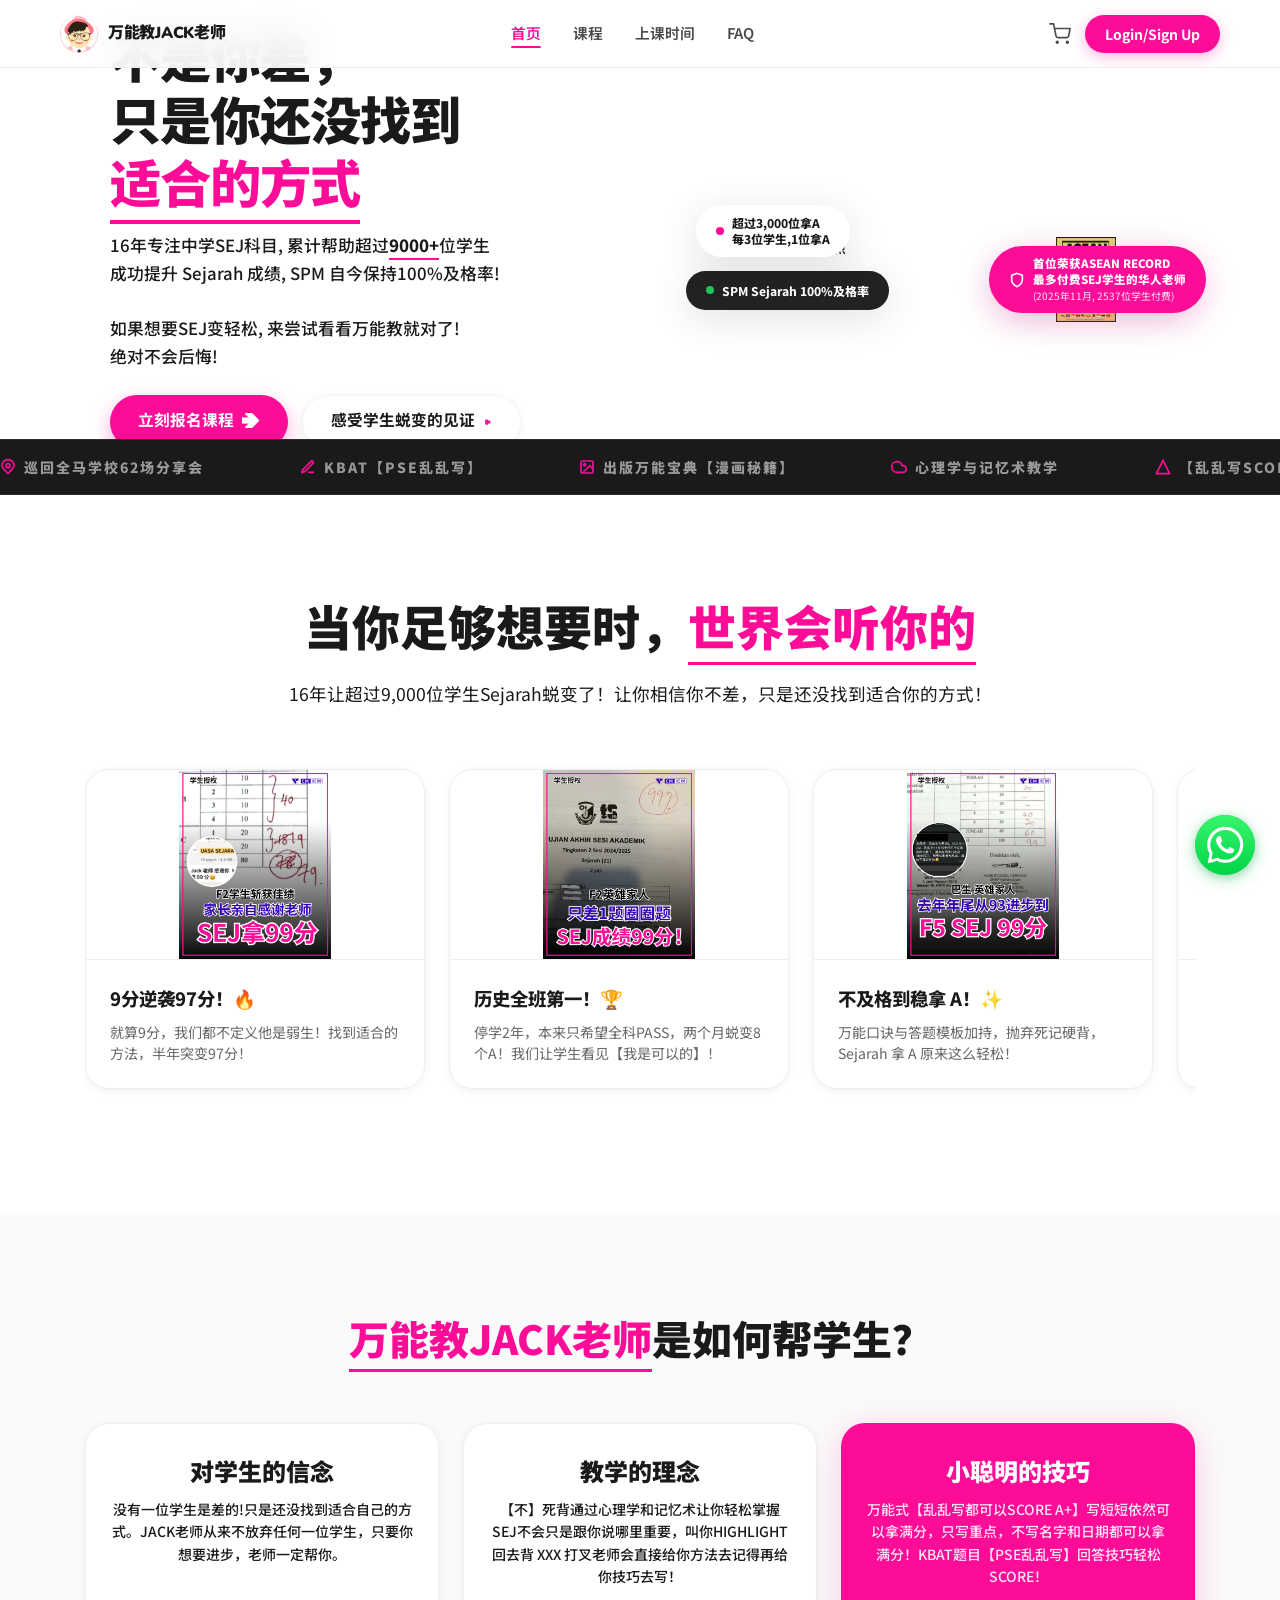
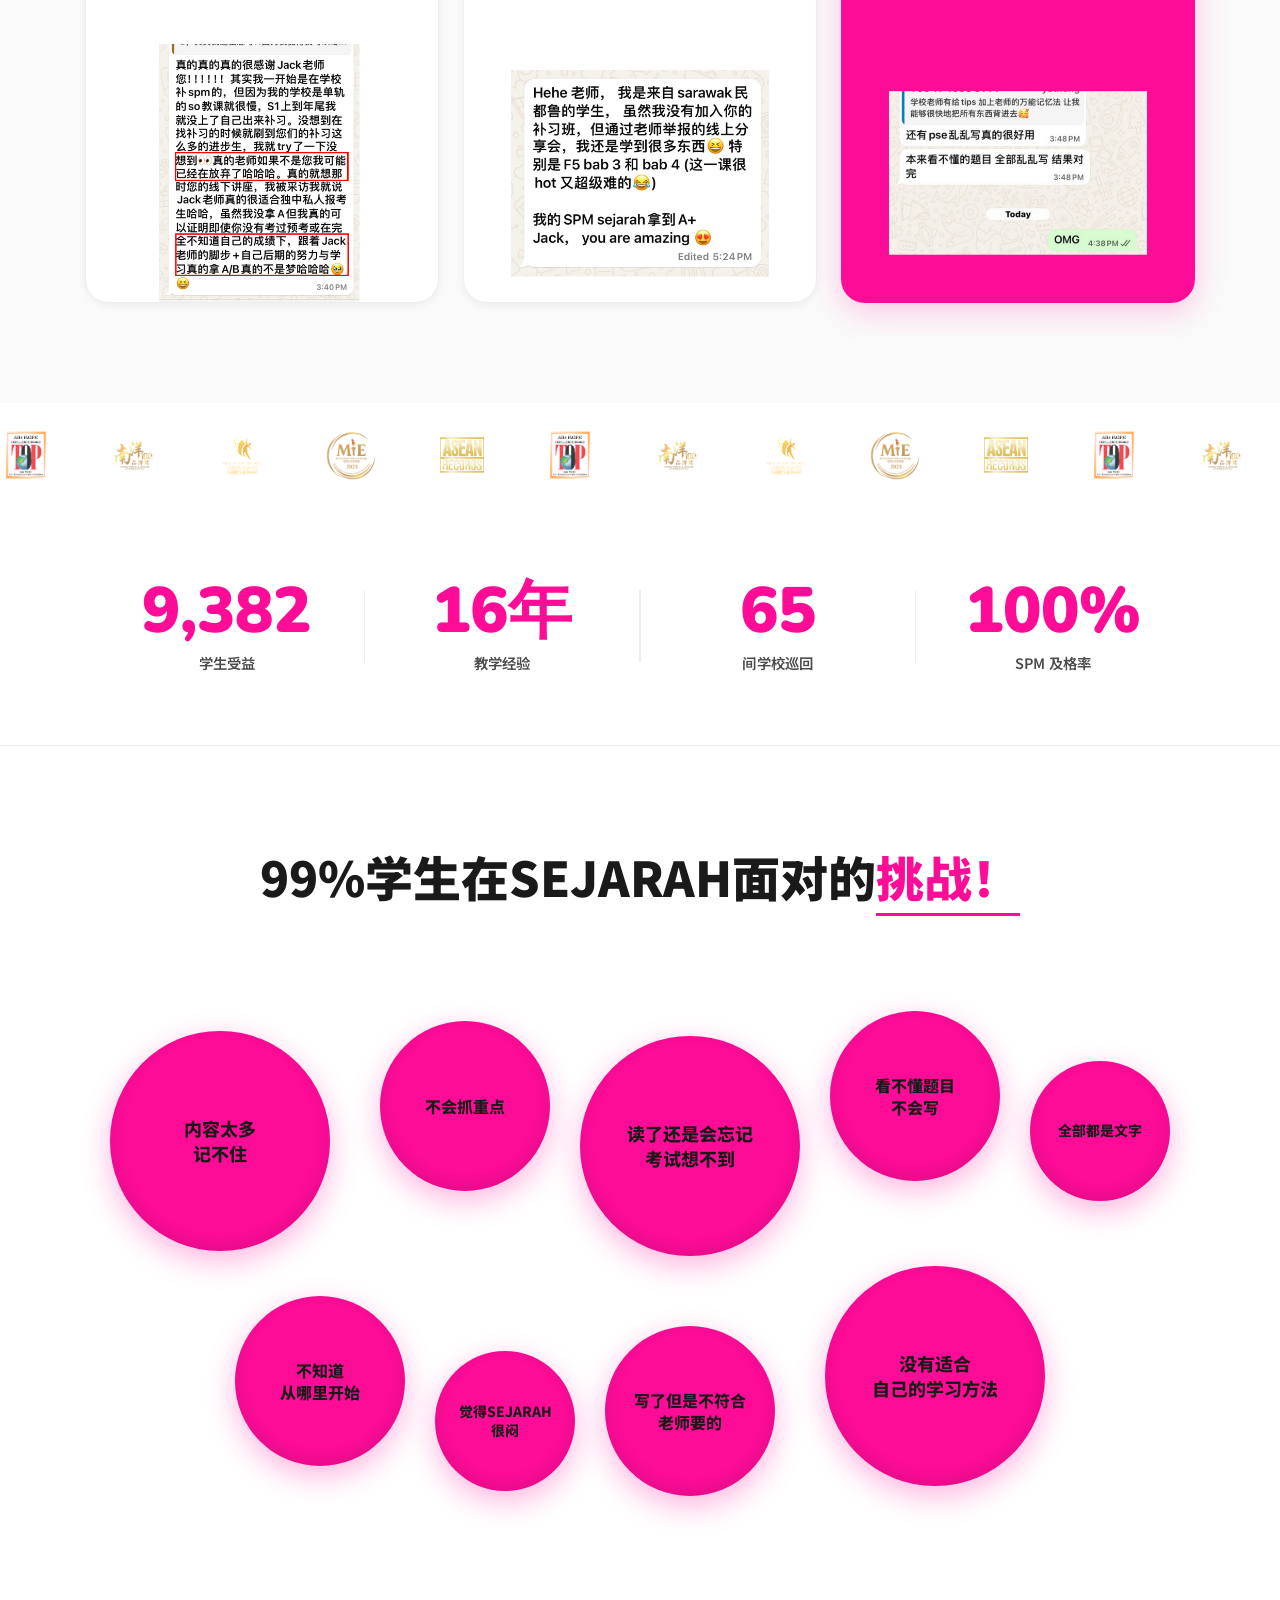
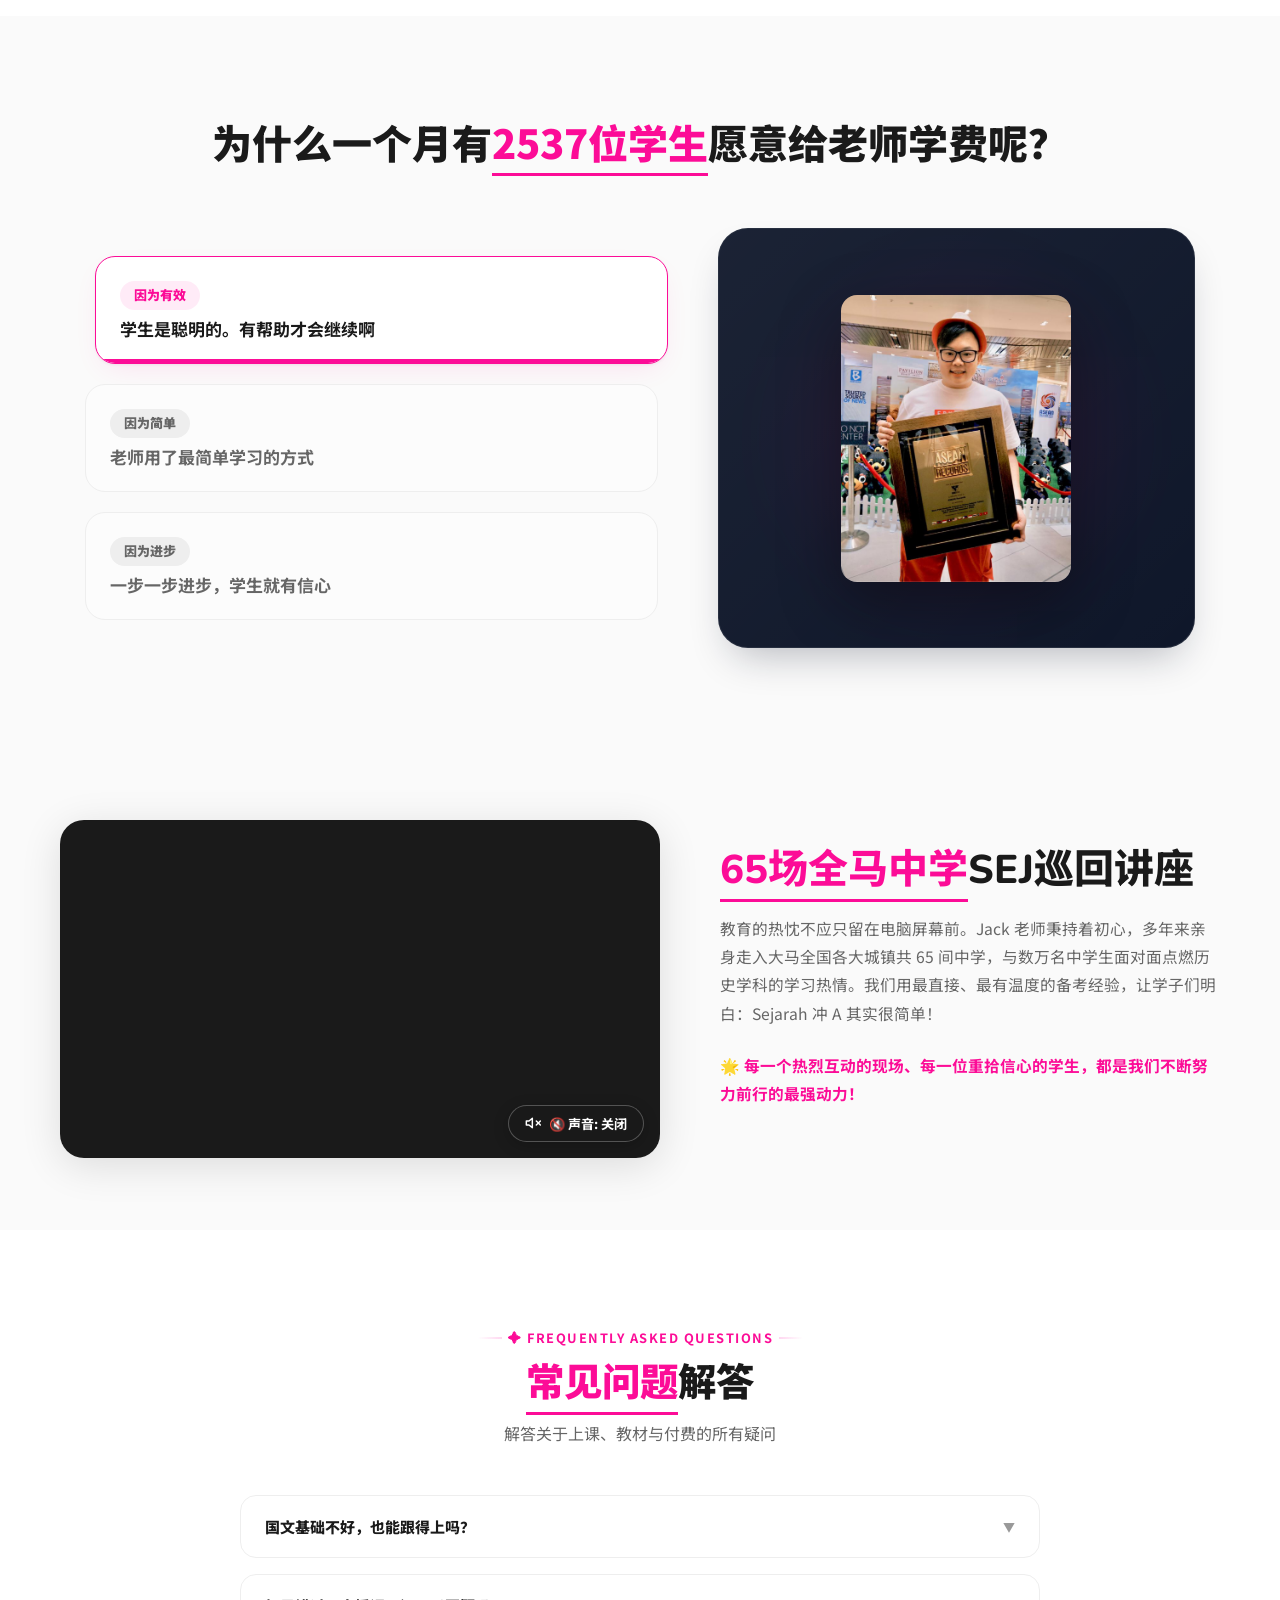
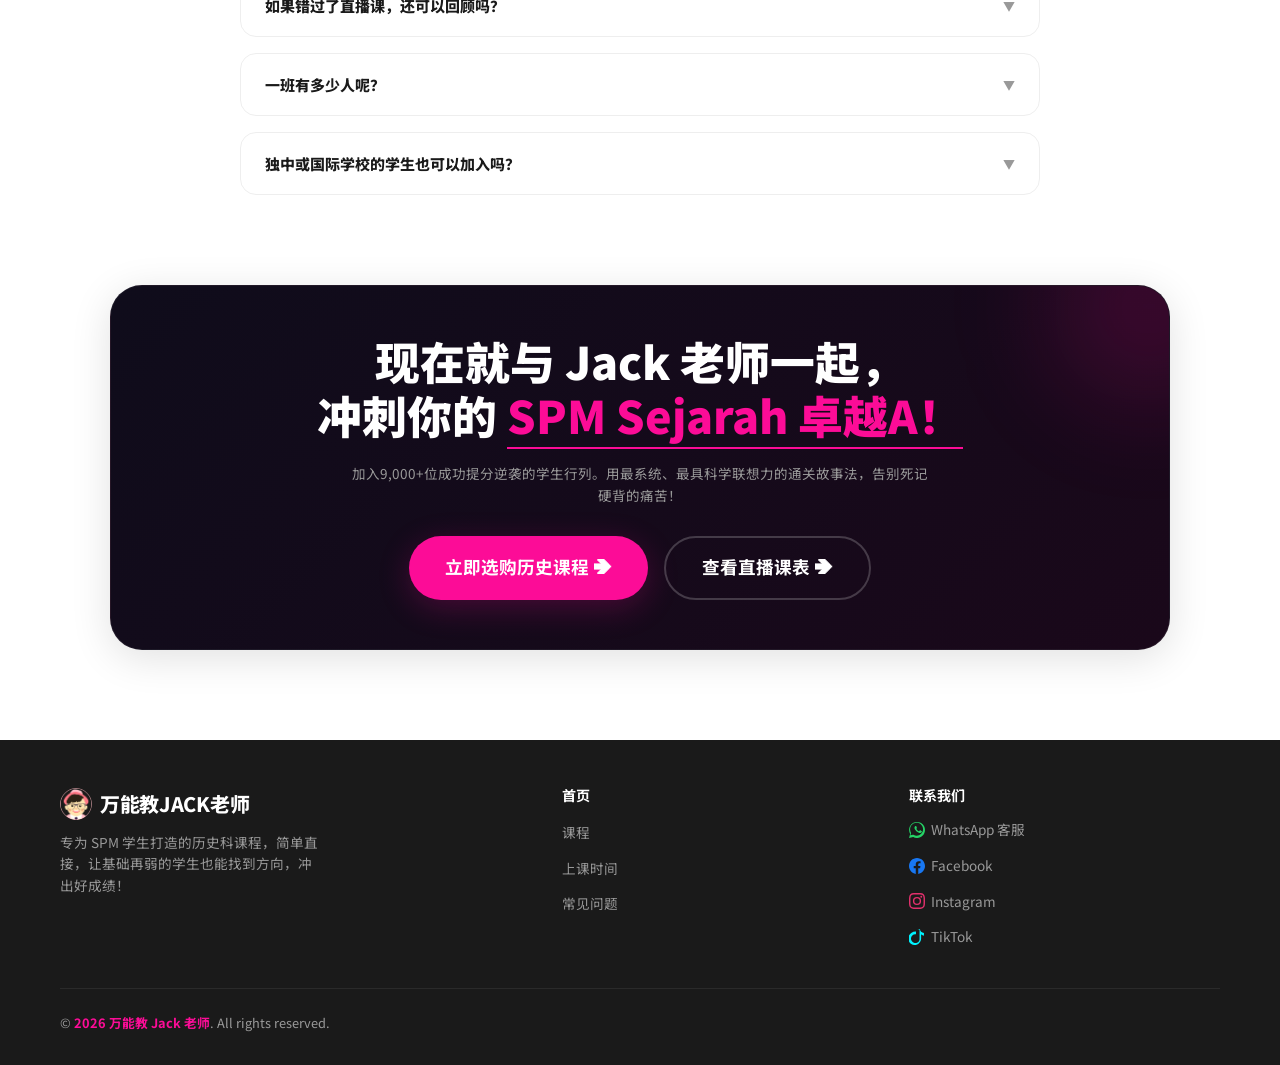
==== index.html @ 91d2d04d "Bump version query string to v1.1.0 and auto-migrate local database names to force mobile browser ca" ====
<!DOCTYPE html>
<html lang="zh-CN">

<head>
  <meta charset="UTF-8" />
  <meta name="viewport" content="width=device-width, initial-scale=1.0" />
  <meta name="description" content="万能教 Jack 老师 | 万能教 Sejarah 创始人。16年专注大马中学历史科备考，首位荣获东盟记录华人历史名师，带领数万名学子逆袭冲 A！" />
  <title>万能教Jack老师 | SPM 历史科线上课程</title>
  <link rel="icon" type="image/png" href="images/Jack_logo.png" />
  <link rel="shortcut icon" type="image/png" href="images/Jack_logo.png" />
  <link rel="apple-touch-icon" href="images/Jack_logo.png" />

  <!-- Google Fonts & Custom CSS -->
  <link rel="preconnect" href="https://fonts.googleapis.com" />
  <link rel="preconnect" href="https://fonts.gstatic.com" crossorigin />
  <link
    href="https://fonts.googleapis.com/css2?family=Noto+Sans+SC:wght@300;400;500;700;900&family=Nunito:wght@400;600;700;800;900;1000&display=swap"
    rel="stylesheet" />
  <link rel="stylesheet" href="css/style.css?v=1.1.0" />

  <!-- Custom inline CSS to perfectly align new elements with style.css and index.html UI system -->
  <style>
    /* Main Background & Accent Configurations */
    .about-landing {
      background: var(--white);
      color: var(--dark);
    }

    /* Premium animations for floating elements */
    @keyframes float-slow {

      0%,
      100% {
        transform: translateY(0) rotate(1deg);
      }

      50% {
        transform: translateY(-8px) rotate(-1deg);
      }
    }

    @keyframes float-medium {

      0%,
      100% {
        transform: translateY(0) rotate(-1deg);
      }

      50% {
        transform: translateY(-12px) rotate(1deg);
      }
    }

    @keyframes ticker {
      0% {
        transform: translateX(0);
      }

      100% {
        transform: translateX(-50%);
      }
    }

    @keyframes heroFadeUp {
      0% { opacity: 0; transform: translateY(30px); }
      100% { opacity: 1; transform: translateY(0); }
    }
    
    @keyframes heroScaleUp {
      0% { opacity: 0; transform: scale(0.85) translateY(20px); }
      100% { opacity: 1; transform: scale(1) translateY(0); }
    }

    .hero-title-anim { animation: heroFadeUp 0.8s cubic-bezier(0.16, 1, 0.3, 1) forwards; opacity: 0; }
    .hero-desc-anim { animation: heroFadeUp 0.8s cubic-bezier(0.16, 1, 0.3, 1) forwards 0.15s; opacity: 0; }
    .hero-btn-anim { animation: heroFadeUp 0.8s cubic-bezier(0.16, 1, 0.3, 1) forwards 0.3s; opacity: 0; }
    .hero-photo-anim { animation: heroScaleUp 1s cubic-bezier(0.16, 1, 0.3, 1) forwards 0.2s; opacity: 0; }
    .hero-float-wrapper-1 { animation: heroScaleUp 0.6s cubic-bezier(0.16, 1, 0.3, 1) forwards 0.5s; opacity: 0; }
    .hero-float-wrapper-2 { animation: heroScaleUp 0.6s cubic-bezier(0.16, 1, 0.3, 1) forwards 0.7s; opacity: 0; }
    .hero-float-wrapper-3 { animation: heroScaleUp 0.6s cubic-bezier(0.16, 1, 0.3, 1) forwards 0.9s; opacity: 0; }

    .animate-float-1 {
      animation: float-slow 7s ease-in-out infinite;
    }

    .animate-float-2 {
      animation: float-medium 8s ease-in-out infinite 0.5s;
    }

    .animate-float-3 {
      animation: float-slow 9s ease-in-out infinite 1s;
    }

    .animate-float-4 {
      animation: float-medium 6s ease-in-out infinite 1.5s;
    }

    /* Horizontal scrolling strip */
    .ticker-bar {
      width: 100%;
      background: var(--dark);
      border-top: 1px solid rgba(255, 255, 255, 0.08);
      border-bottom: 1px solid rgba(255, 255, 255, 0.08);
      padding: 16px 0;
      overflow: hidden;
    }

    .ticker-track {
      display: flex;
      width: max-content;
      animation: ticker 25s linear infinite;
    }

    .ticker-item {
      display: flex;
      align-items: center;
      gap: 8px;
      font-family: var(--font-title);
      font-size: 14px;
      font-weight: 850;
      color: var(--gray-muted);
      text-transform: uppercase;
      letter-spacing: 2px;
      margin-right: 48px;
    }

    .ticker-icon {
      color: var(--pink);
      width: 16px;
      height: 16px;
      stroke-width: 2.5;
    }

    /* Recommended Courses Grid */
    .rec-courses-grid {
      display: grid;
      grid-template-columns: repeat(auto-fit, minmax(280px, 1fr));
      gap: 24px;
      margin-top: 48px;
    }

    .rec-course-card {
      background: var(--off-white);
      border: 1px solid var(--gray-200);
      border-radius: var(--r-lg);
      padding: 28px;
      display: flex;
      flex-direction: column;
      justify-content: space-between;
      transition: all var(--t-normal) var(--ease);
      position: relative;
    }

    .rec-course-card:hover { border-color: var(--pink); }

    /* Student testimonials block slider */
    .success-slider {
      background: var(--white);
      border: 1px solid var(--gray-200);
      border-radius: var(--r-xl);
      padding: 32px;
      box-shadow: var(--shadow-md);
      display: flex;
      flex-direction: column;
      gap: 32px;
      align-items: center;
      margin-top: 48px;
    }

    @media (min-width: 992px) {
      .success-slider {
        flex-direction: row;
        padding: 48px;
        gap: 48px;
      }
    }

    .success-video-box {
      width: 100%;
      aspect-ratio: 16/9;
      border-radius: var(--r-lg);
      overflow: hidden;
      border: 1px solid var(--gray-200);
      position: relative;
      background: var(--dark);
    }

    @media (min-width: 992px) {
      .success-video-box {
        width: 50%;
      }
    }

    /* FAQs accordion styling */
    .faq-wrapper {
      max-width: 800px;
      margin: 48px auto 0 auto;
      display: flex;
      flex-direction: column;
      gap: 16px;
    }

    .faq-card {
      border: 1px solid var(--gray-200);
      border-radius: var(--r-md);
      background: var(--white);
      overflow: hidden;
    }

    .faq-hdr {
      width: 100%;
      padding: 20px 24px;
      display: flex;
      justify-content: space-between;
      align-items: center;
      font-weight: 800;
      font-size: 15px;
      color: var(--dark);
      background: none;
      border: none;
      cursor: pointer;
      text-align: left;
      transition: background var(--t-fast);
    }

    .faq-hdr:hover {
      background: var(--off-white);
    }

    .faq-body {
      padding: 0 24px 20px 24px;
      font-size: 13.5px;
      color: var(--gray-light);
      line-height: 1.65;
      display: none;
      border-top: 1px solid var(--gray-100);
      padding-top: 16px;
    }

    @media (min-width: 992px) {
      .hero-grid {
        grid-template-columns: 1.2fr 1fr !important;
      }
    }

    .mobile-text { display: none; }

    /* =========================================
       Mobile-specific Adjustments (No Desktop Changes)
       ========================================= */
    @media (max-width: 768px) {
      .desktop-text { display: none !important; }
      .mobile-text { display: inline !important; }
      
      /* Slow down hero animations on mobile */
      .hero-title-anim { animation-duration: 1.5s !important; animation-delay: 0.2s !important; }
      .hero-desc-anim { animation-duration: 1.5s !important; animation-delay: 0.6s !important; }
      .hero-btn-anim { animation-duration: 1.5s !important; animation-delay: 1.0s !important; }
      .hero-photo-anim { animation-duration: 2.0s !important; animation-delay: 1.2s !important; }
      .hero-float-wrapper-1 { animation-duration: 1.5s !important; animation-delay: 1.8s !important; }
      .hero-float-wrapper-2 { animation-duration: 1.5s !important; animation-delay: 2.1s !important; }
      .hero-float-wrapper-3 { animation-duration: 1.5s !important; animation-delay: 2.4s !important; }
      
      /* 1. Reduce large section paddings */
      section[style*="padding: 100px 0"], 
      section[style*="padding: 90px 0"] {
        padding: 50px 0 !important;
      }
      section[style*="padding-bottom: 90px"] {
        padding-bottom: 50px !important;
      }
      section[style*="padding: 65px 0 0 0;"] {
        padding-top: 115px !important; /* Increase gap between menubar and hero title by +30px more */
      }
      
      /* 2. Reduce large gaps/margins in section headers */
      .hero-grid {
        gap: 0px !important; /* Reduce gap between text and photo drastically */
      }
      div[style*="margin-bottom: 60px"] {
        margin-bottom: 30px !important;
      }
      div[style*="margin: 0 auto 40px auto"] {
        margin-bottom: 24px !important;
      }
      div.lg-col-7 {
        padding-bottom: 0px !important; 
        margin-bottom: 0px !important;
      }

      /* Reduce font sizes by roughly 2px globally on mobile */
      h3[style*="font-size: 26px"] { font-size: 24px !important; }
      p[style*="font-size: 15px"] { font-size: 13px !important; }
      h3[style*="font-size: 22px"] { font-size: 20px !important; }
      span[style*="font-size: 13.5px"] { font-size: 11.5px !important; }
      p[style*="font-size: 1.1rem"] { font-size: 0.95rem !important; }
      p[style*="font-size: 1.15rem"] { font-size: 1rem !important; }
      .faq-hdr { font-size: 13px !important; }
      .faq-body { font-size: 11.5px !important; }
      .course-title { font-size: 16px !important; }
      .course-desc { font-size: 12px !important; }
      .testimonial-text-desc { font-size: 12px !important; }
      .section-subtitle { font-size: 14px !important; }
      .school-title { font-size: 20px !important; }
      .school-desc { font-size: 13px !important; }

      /* 3. Make all pain bubbles fit in one screen on mobile */
      .bubble-container {
        flex-wrap: wrap !important;
        overflow-x: visible !important;
        justify-content: center !important;
        padding-bottom: 10px !important;
        gap: 6px !important;
      }
      .bubble-lg { width: 95px !important; height: 95px !important; font-size: 10px !important; padding: 2px !important; line-height: 1.2 !important; }
      .bubble-md { width: 80px !important; height: 80px !important; font-size: 9px !important; padding: 2px !important; line-height: 1.2 !important; }
      .bubble-sm { width: 70px !important; height: 70px !important; font-size: 8.5px !important; padding: 2px !important; line-height: 1.2 !important; }
      .pain-bubble {
        margin: 0 !important;
        flex: none !important;
        /* Removed transform: none to restore floating animations */
        word-break: keep-all !important; /* Help prevent awkward wrapping */
      }
      
      /* 4. Section 7 Image below title (above tabs) */
      .sec7-interactive-layout {
        display: flex !important;
        flex-direction: column-reverse !important;
        gap: 30px !important;
      }
      .sec7-showcase-container {
        width: 100% !important;
        height: 300px !important; /* Fix collapsed image */
        flex-shrink: 0 !important;
      }

      /* 5. Make testimonials display horizontally scrollable like a slider on mobile */
      .testimonials-grid-container {
        height: auto !important;
        flex-direction: row !important;
        overflow-x: auto !important;
        overflow-y: hidden !important;
        mask-image: none !important;
        -webkit-mask-image: none !important;
        padding: 20px 0 40px 0 !important;
        scroll-snap-type: x mandatory;
        scrollbar-width: none;
      }
      .testimonials-grid-container::-webkit-scrollbar {
        display: none;
      }
      .testimonials-column-wrapper {
        display: contents !important; /* Flatten children into grid container */
        animation: none !important; /* Stop vertical scroll animation */
      }
      .t-col-hide-md, .t-col-hide-lg {
        display: contents !important; /* Show all hidden columns' children */
      }
      .testimonial-card-item {
        flex: 0 0 auto !important;
        scroll-snap-align: center;
        min-width: 280px !important;
        max-width: 280px !important;
        height: auto !important;
        margin-right: 20px;
        transform: none !important; /* Prevent hover transform issues on touch */
      }

      /* 3. Fix highlight text rendering (prevent thick borders and overlapping) */
      span[style*="border-bottom: 3px solid var(--pink)"],
      span[style*="border-bottom: 2px solid var(--pink)"] {
        border-bottom-width: 2px !important;
        padding-bottom: 0px !important;
        display: inline-block !important;
        line-height: 1.2 !important;
        margin-top: 4px !important;
      }
      
      /* Section 2 Title Mobile Enhancements */
      .mobile-only-br {
        display: block !important;
      }
      .sec2-highlight {
        font-size: 2.8rem !important; /* Enlarge '世界会听你的' by ~15px */
        margin-top: 8px !important;
      }

      /* Section 3 Cards Height Adjustment */
      div[style*="height: 320px; border-radius: 24px;"] {
        height: 310px !important;
      }
      
      /* Scale down very large headings slightly to fit highlights better */
      h2[style*="clamp(2rem, 5vw, 3rem)"],
      h2[style*="clamp(1.8rem, 4vw, 2.8rem)"] {
        font-size: 1.8rem !important;
        line-height: 1.35 !important;
      }

      /* Mobile Hero Buttons and Badge adjustments */
      .hero-btn-anim {
        flex-direction: column !important;
      }
      .hero-btn-anim .btn {
        width: 100% !important;
        box-sizing: border-box;
      }
      #asean-badge {
        right: calc(12% - 20px) !important;
      }

      /* Reduce size of floating labels on mobile */
      .hero-float-wrapper-1 > div,
      .hero-float-wrapper-2 > div,
      .hero-float-wrapper-3 > div {
        padding: 8px 16px !important;
        gap: 6px !important;
      }
      .hero-float-wrapper-1 span,
      .hero-float-wrapper-2 span,
      .hero-float-wrapper-3 span {
        font-size: 11px !important;
      }
      .hero-float-wrapper-2 span span {
        font-size: 9px !important;
      }
      .hero-float-wrapper-2 svg {
        width: 14px !important;
        height: 14px !important;
      }

      /* Specific positioning adjustments for mobile only */
      .hero-section-wrap {
        padding-top: 85px !important;
      }
      #float-spm {
        left: -10px !important;
      }
      #float-asean {
        right: -10px !important;
      }
      #float-magic {
        right: -10px !important;
      }
    }
  </style>
</head>

<body class="light-theme about-landing">

  <!-- =============================================
       NAVBAR (Direct Uniform Alignment with index.html)
       ============================================= -->
  <nav class="navbar scrolled" id="navbar" role="navigation" aria-label="主导航">
    <div class="nav-container">
      <!-- Logo -->
      <a href="./" class="nav-logo" id="navLogo" aria-label="万能教 Jack 老师 首页">
        <img src="images/Jack_logo.png" alt="万能教Jack老师" class="nav-logo-img" />
        <span class="nav-logo-main">万能教JACK老师</span>
      </a>

      <!-- Desktop Nav Links -->
      <div class="nav-menu" role="menubar">
        <a href="./" class="nav-link nav-link-active" role="menuitem">首页</a>
        <!-- <a href="about" class="nav-link" role="menuitem">关于</a> -->
        <a href="shop" class="nav-link" role="menuitem">课程</a>
        <a href="schedule" class="nav-link" role="menuitem">上课时间</a>
        <a href="#faq" class="nav-link" role="menuitem">FAQ</a>
      </div>

      <!-- Action Icons -->
      <div class="nav-actions">
        <!-- Cart -->
        <button class="nav-icon-btn" id="navCartBtn" aria-label="购物车" title="购物车" onclick="openCart()">
          <div style="position:relative; display:inline-flex;">
            <svg xmlns="http://www.w3.org/2000/svg" viewBox="0 0 24 24" fill="none" stroke="currentColor"
              stroke-linecap="round" stroke-linejoin="round" aria-hidden="true" width="22" height="22">
              <circle cx="9" cy="21" r="1" />
              <circle cx="20" cy="21" r="1" />
              <path d="M1 1h4l2.68 13.39a2 2 0 0 0 2 1.61h9.72a2 2 0 0 0 2-1.61L23 6H6" />
            </svg>
            <span class="cart-badge cart-count" id="navCartBadge" aria-label="购物车商品数量">0</span>
          </div>
        </button>

        <!-- Student Login -->
        <button class="btn-nav-login" id="navLoginBtn" onclick="openLogin()" aria-label="Login/Sign Up">Login/Sign Up</button>
      </div>

      <!-- Hamburger (Mobile) -->
      <button class="hamburger" id="hamburger" aria-label="打开菜单" aria-expanded="false">
        <span></span>
        <span></span>
        <span></span>
      </button>
    </div>
  </nav>

  <!-- Mobile Dropdown Menu -->
  <div class="mobile-menu" id="mobileMenu" role="menu" aria-hidden="true">
    <a href="./" role="menuitem" onclick="closeMobileMenu()" style="color: var(--pink);">首页</a>
    <!-- <a href="about" role="menuitem" onclick="closeMobileMenu()">关于</a> -->
    <a href="shop" role="menuitem" onclick="closeMobileMenu()">课程</a>
    <a href="schedule" role="menuitem" onclick="closeMobileMenu()">上课时间</a>
    <a href="#faq" role="menuitem" onclick="closeMobileMenu()">FAQ</a>
    <a href="shop" role="menuitem" onclick="closeMobileMenu()"
      style="color: var(--pink); margin-top: 8px; display: block; font-size: 0.95rem;">立即选课 →</a>
  </div>

  <!-- =============================================
       1. HERO SECTION (Editorial Designer Style)
       ============================================= -->
  <section class="hero-section-wrap" style="padding: 25px 0 0 0; overflow: hidden; position: relative;">
    <div class="container" style="max-width: 1100px; height: 100%;">
      <div style="display: grid; grid-template-columns: 1fr; gap: 32px; align-items: center;" class="hero-grid">

        <!-- Left: Copy & CTAs -->
        <div style="display: flex; flex-direction: column; gap: 16px; padding-bottom: 20px;" class="lg-col-7">
          <h1 class="hero-title-anim"
            style="font-family: var(--font-title); font-size: clamp(2.1rem, 4.2vw, 3.2rem); font-weight: 900; color: var(--dark); line-height: 1.22; margin: 0; letter-spacing: -0.02em;">
            不是你差，<br>
            只是你还没找到<br>
            <span style="color: var(--pink); border-bottom: 4px solid var(--pink); padding-bottom: 2px;">适合的方式</span>
          </h1>
          <p class="hero-desc-anim"
            style="font-size: 1.05rem; line-height: 1.65; color: var(--gray-dark); font-weight: 500; margin: 0; max-width: 500px; margin-top: 4px;">
            16年专注中学SEJ科目, 累计帮助超过<span
              style="font-weight: 800; color: var(--dark); border-bottom: 2px solid var(--pink); padding-bottom: 1px;">9000+</span>位学生<br>
            成功提升 Sejarah 成绩, SPM 自今保持100%及格率!<br><br>
            如果想要SEJ变轻松, 来尝试看看万能教就对了!<br>
            绝对不会后悔!
          </p>

          <!-- Action Buttons -->
          <div class="hero-btn-anim" style="display: flex; flex-wrap: wrap; gap: 14px; margin-top: 8px;">
            <a href="shop.html" class="btn btn-primary btn-lg"
              style="background: var(--pink); border: none; box-shadow: 0 8px 20px rgba(252, 12, 151, 0.35); text-decoration: none; border-radius: 999px; padding: 12px 28px; font-size: 0.98rem; display: inline-flex; align-items: center; gap: 8px;">
              立刻报名课程
              <span style="font-size: 1.1rem; font-weight: bold;">➔</span>
            </a>
            <a href="#testimonials" class="btn btn-outline btn-lg"
              style="background: var(--white); color: var(--dark); border: 1px solid var(--gray-100); box-shadow: var(--shadow-sm); text-decoration: none; border-radius: 999px; padding: 12px 28px; font-size: 0.98rem; display: inline-flex; align-items: center; gap: 8px; transition: all 0.2s;">
              感受学生蜕变的见证
              <span style="color: var(--pink); font-size: 1.1rem; font-weight: bold;">▸</span>
            </a>
          </div>
        </div>

        <!-- Right: Portrait and dynamic floating tags -->
        <div style="position: relative; display: flex; justify-content: center; align-items: flex-end;"
          class="lg-col-5">
          <div style="position: relative; width: 100%; max-width: 450px; overflow: visible; margin-top: auto;">

            <img src="images/Jack Ler2 (1).png" alt="Jack 老师个人照" class="hero-photo-anim"
              style="width: 100%; height: auto; object-fit: contain; object-position: bottom; display: block;" />
            <img src="images/Asean Record 牌.png" alt="Asean Record Badge" id="asean-badge" class="hero-photo-anim"
              style="position: absolute; top: 12%; right: 10%; width: 60px; height: auto; z-index: 5;" />

            <!-- Floating Label 4 (New) -->
            <div id="float-magic" style="position: absolute; top: 72%; right: -25px; z-index: 10;" class="hero-float-wrapper-1">
              <div class="animate-float-3"
                style="background: var(--white); border-radius: 999px; padding: 10px 20px; box-shadow: var(--shadow-lg); display: flex; align-items: center; gap: 8px; white-space: nowrap;">
                <span style="font-size: 16px;">🪄</span>
                <span style="font-size: 12px; font-weight: 800; color: var(--dark); line-height: 1.35; text-align: left;">被称为中学历史魔法师<br>【乱乱写拿A+】</span>
              </div>
            </div>

            <!-- Floating Label 1 -->
            <div id="float-spm" style="position: absolute; top: calc(25% + 30px); left: -25px; z-index: 10;" class="hero-float-wrapper-1">
              <div class="animate-float-1"
                style="background: #222; border-radius: 999px; padding: 10px 20px; box-shadow: var(--shadow-lg); display: flex; align-items: center; gap: 8px; white-space: nowrap;">
                <span style="width: 8px; height: 8px; border-radius: 50%; background: #22c55e;"></span>
                <span style="font-size: 12px; font-weight: 800; color: #fff;">SPM Sejarah 100%及格率</span>
              </div>
            </div>

            <!-- Floating Label 2 -->
            <div id="float-asean" style="position: absolute; top: 48%; right: -45px; z-index: 10;" class="hero-float-wrapper-2">
              <div class="animate-float-2"
                style="background: var(--pink); border-radius: 999px; padding: 10px 20px; box-shadow: var(--shadow-pink); display: flex; align-items: center; gap: 8px; white-space: nowrap;">
                <svg width="16" height="16" fill="none" stroke="currentColor" stroke-width="2.5" viewBox="0 0 24 24"
                  style="color: var(--white); flex-shrink: 0;">
                  <path d="M12 22s8-4 8-10V5l-8-3-8 3v7c0 6 8 10 8 10z" />
                </svg>
                <span style="font-size: 11.5px; font-weight: 900; color: var(--white); line-height: 1.35; text-align: left;">首位荣获ASEAN RECORD<br>最多付费SEJ学生的华人老师<br><span style="font-size: 10px; font-weight: normal; opacity: 0.9;">(2025年11月, 2537位学生付费)</span></span>
              </div>
            </div>

            <!-- Floating Label 3 -->
            <div style="position: absolute; bottom: 10%; left: -15px; z-index: 10;" class="hero-float-wrapper-3">
              <div class="animate-float-3"
                style="background: var(--white); border-radius: 999px; padding: 10px 20px; box-shadow: var(--shadow-lg); display: flex; align-items: center; gap: 8px; white-space: nowrap;">
                <span style="width: 8px; height: 8px; border-radius: 50%; background: var(--pink);"></span>
                <span style="font-size: 12px; font-weight: 800; color: var(--dark); line-height: 1.35; text-align: left;">超过3,000位拿A<br>每3位学生,1位拿A</span>
              </div>
            </div>

          </div>
        </div>

      </div>
    </div>
  </section>

  <!-- =============================================
       2. HORIZONTAL SCROLLING STRIP (Ticker Bar)
       ============================================= -->
  <section class="ticker-bar" style="margin-top: -30px; position: relative; z-index: 10;">
    <div class="ticker-track">
      <!-- Item list duplicated for seamless looping -->
      <div class="flex" style="display:flex; gap: 48px;">
        <span class="ticker-item"><svg class="ticker-icon" fill="none" stroke="currentColor" stroke-width="2.5"
            viewBox="0 0 24 24">
            <circle cx="12" cy="10" r="3" />
            <path d="M12 21.7C10 19.7 3 13.3 3 10a9 9 0 1 1 18 0c0 3.3-7 9.7-9 11.7z" />
          </svg> 巡回全马学校62场分享会</span>
        <span class="ticker-item"><svg class="ticker-icon" fill="none" stroke="currentColor" stroke-width="2.5"
            viewBox="0 0 24 24">
            <path d="M12 20h9" />
            <path d="M16.5 3.5a2.121 2.121 0 0 1 3 3L7 19l-4 1 1-4L16.5 3.5z" />
          </svg> KBAT【PSE乱乱写】</span>
        <span class="ticker-item"><svg class="ticker-icon" fill="none" stroke="currentColor" stroke-width="2.5"
            viewBox="0 0 24 24">
            <rect x="3" y="3" width="18" height="18" rx="2" ry="2" />
            <circle cx="8.5" cy="8.5" r="1.5" />
            <polyline points="21 15 16 10 5 21" />
          </svg> 出版万能宝典【漫画秘籍】</span>
        <span class="ticker-item"><svg class="ticker-icon" fill="none" stroke="currentColor" stroke-width="2.5"
            viewBox="0 0 24 24">
            <path d="M18 10h-1.26A8 8 0 1 0 9 20h9a5 5 0 0 0 0-10z" />
          </svg> 心理学与记忆术教学</span>
        <span class="ticker-item"><svg class="ticker-icon" fill="none" stroke="currentColor" stroke-width="2.5"
            viewBox="0 0 24 24">
            <polygon points="12 2 2 22 22 22 12 2" />
          </svg> 【乱乱写SCORE A】技巧</span>
      </div>
      <div class="flex" style="display:flex; gap: 48px;" aria-hidden="true">
        <span class="ticker-item"><svg class="ticker-icon" fill="none" stroke="currentColor" stroke-width="2.5"
            viewBox="0 0 24 24">
            <circle cx="12" cy="10" r="3" />
            <path d="M12 21.7C10 19.7 3 13.3 3 10a9 9 0 1 1 18 0c0 3.3-7 9.7-9 11.7z" />
          </svg> 巡回全马学校62场分享会</span>
        <span class="ticker-item"><svg class="ticker-icon" fill="none" stroke="currentColor" stroke-width="2.5"
            viewBox="0 0 24 24">
            <path d="M12 20h9" />
            <path d="M16.5 3.5a2.121 2.121 0 0 1 3 3L7 19l-4 1 1-4L16.5 3.5z" />
          </svg> KBAT【PSE乱乱写】</span>
        <span class="ticker-item"><svg class="ticker-icon" fill="none" stroke="currentColor" stroke-width="2.5"
            viewBox="0 0 24 24">
            <rect x="3" y="3" width="18" height="18" rx="2" ry="2" />
            <circle cx="8.5" cy="8.5" r="1.5" />
            <polyline points="21 15 16 10 5 21" />
          </svg> 出版万能宝典【漫画秘籍】</span>
        <span class="ticker-item"><svg class="ticker-icon" fill="none" stroke="currentColor" stroke-width="2.5"
            viewBox="0 0 24 24">
            <path d="M18 10h-1.26A8 8 0 1 0 9 20h9a5 5 0 0 0 0-10z" />
          </svg> 心理学与记忆术教学</span>
        <span class="ticker-item"><svg class="ticker-icon" fill="none" stroke="currentColor" stroke-width="2.5"
            viewBox="0 0 24 24">
            <polygon points="12 2 2 22 22 22 12 2" />
          </svg> 【乱乱写SCORE A】技巧</span>
      </div>
    </div>
  </section>

  <!-- =============================================
       4. ABOUT JACK (EthicalHero Layout)
       ============================================= -->
  <section style="padding: 100px 0; background: var(--white); color: var(--dark);">
    <div class="container" style="max-width: 1150px;">

      <div class="fade-up" style="max-width: 800px; margin: 0 auto; text-align: center;">
        <h2
          style="font-family: var(--font-title); font-size: clamp(2rem, 5vw, 3rem); font-weight: 900; line-height: 1.25; margin: 0;">
          当你足够想要时，<br class="mobile-only-br" style="display: none;"><span class="sec2-highlight" style="color: var(--pink); border-bottom: 3px solid var(--pink); padding-bottom: 2px;">世界会听你的</span>
        </h2>
        <p class="fade-up delay-1" style="font-size: 1.1rem; color: var(--gray-dark); line-height: 1.7; margin: 24px 0 0 0;">
          16年让超过9,000位学生Sejarah蜕变了！让你相信你不差，只是还没找到适合你的方式！
        </p>
      </div>

      <!-- Achievement Photo Cards Strip -->
      <div class="achievement-cards-wrap" aria-label="Jack 老师成就展示" style="margin-top: 50px;">
        <div class="achievement-cards-track" id="achCardsTrack">
          <!-- Cards are loaded dynamically from localStorage database (HeroCardDB) inside js/main.js -->
        </div>
      </div>
    </div>
  </section>

  <!-- =============================================
       SECTION 3: 万能教JACK老师是如何帮学生？
       ============================================= -->
  <section style="padding: 100px 0; background: var(--off-white); color: var(--dark);">
    <div class="container" style="max-width: 1150px;">
      
      <!-- Section Header -->
      <div class="fade-up" style="text-align: center; margin-bottom: 60px;">
        <h2 style="font-family: var(--font-title); font-size: clamp(2rem, 5vw, 2.5rem); font-weight: 900; line-height: 1.25; margin: 0;">
          <span style="color: var(--pink); border-bottom: 3px solid var(--pink); padding-bottom: 2px;">万能教JACK老师</span>是如何帮学生？
        </h2>
      </div>

      <!-- 3 Cards Grid -->
      <div style="display: grid; grid-template-columns: repeat(auto-fit, minmax(300px, 1fr)); gap: 24px;">
        
        <!-- Card 1 -->
        <div class="fade-up delay-1" style="position: relative; display: flex; flex-direction: column; align-items: center; overflow: hidden; min-height: 480px; height: 100%; border-radius: 24px; background: var(--white); border: 1px solid var(--gray-200); padding: 32px 24px 0 24px; box-shadow: var(--shadow-sm); transition: transform 0.3s cubic-bezier(0.175, 0.885, 0.32, 1.275), box-shadow 0.3s ease;" onmouseover="this.style.transform='translateY(-8px) scale(1.02)'; this.style.boxShadow='var(--shadow-lg)'; this.querySelector('img').style.transform='scale(1.05) translateY(-4px)';" onmouseout="this.style.transform='translateY(0) scale(1)'; this.style.boxShadow='var(--shadow-sm)'; this.querySelector('img').style.transform='scale(1) translateY(0)';">
          <div style="position: relative; z-index: 10; text-align: center; margin-bottom: 20px;">
            <h3 style="font-size: 24px; font-weight: 900; color: var(--dark); margin: 0 0 12px 0; font-family: var(--font-title);">对学生的信念</h3>
            <p style="font-size: 14px; color: var(--gray-dark); line-height: 1.6; margin: 0; font-weight: 500;">
              没有一位学生是差的!只是还没找到适合自己的方式。JACK老师从来不放弃任何一位学生，只要你想要进步，老师一定帮你。
            </p>
          </div>
          <div style="flex-grow: 1; display: flex; justify-content: center; align-items: flex-end; width: 100%; position: relative;">
            <img src="images/没有差的学生.png" alt="对学生的信念" style="width: 85%; height: 100%; object-fit: contain; object-position: bottom; transition: transform 0.5s cubic-bezier(0.2, 0.8, 0.2, 1);" />
          </div>
        </div>

        <!-- Card 2 -->
        <div class="fade-up delay-2" style="position: relative; display: flex; flex-direction: column; align-items: center; overflow: hidden; min-height: 480px; height: 100%; border-radius: 24px; background: var(--white); border: 1px solid var(--gray-200); padding: 32px 24px 0 24px; box-shadow: var(--shadow-sm); transition: transform 0.3s cubic-bezier(0.175, 0.885, 0.32, 1.275), box-shadow 0.3s ease;" onmouseover="this.style.transform='translateY(-8px) scale(1.02)'; this.style.boxShadow='var(--shadow-lg)'; this.querySelector('img').style.transform='scale(1.05) translateY(-4px)';" onmouseout="this.style.transform='translateY(0) scale(1)'; this.style.boxShadow='var(--shadow-sm)'; this.querySelector('img').style.transform='scale(1) translateY(0)';">
          <div style="position: relative; z-index: 10; text-align: center; margin-bottom: 20px;">
            <h3 style="font-size: 24px; font-weight: 900; color: var(--dark); margin: 0 0 12px 0; font-family: var(--font-title);">教学的理念</h3>
            <p style="font-size: 14px; color: var(--gray-dark); line-height: 1.6; margin: 0; font-weight: 500;">
              【不】死背通过心理学和记忆术让你轻松掌握SEJ不会只是跟你说哪里重要，叫你HIGHLIGHT回去背 XXX 打叉老师会直接给你方法去记得再给你技巧去写！
            </p>
          </div>
          <div style="flex-grow: 1; display: flex; justify-content: center; align-items: flex-end; width: 100%; position: relative;">
            <img src="images/不死背.png" alt="教学的理念" style="width: 85%; height: 100%; object-fit: contain; object-position: bottom; transition: transform 0.5s cubic-bezier(0.2, 0.8, 0.2, 1);" />
          </div>
        </div>

        <!-- Card 3 -->
        <div class="fade-up delay-3" style="position: relative; display: flex; flex-direction: column; align-items: center; overflow: hidden; min-height: 480px; height: 100%; border-radius: 24px; background: var(--pink); border: 1px solid rgba(252,12,151,0.2); padding: 32px 24px 0 24px; box-shadow: var(--shadow-pink); transition: transform 0.3s cubic-bezier(0.175, 0.885, 0.32, 1.275), box-shadow 0.3s ease;" onmouseover="this.style.transform='translateY(-8px) scale(1.02)'; this.style.boxShadow='0 20px 40px rgba(252,12,151,0.4)'; this.querySelector('img').style.transform='scale(1.05) translateY(-4px)';" onmouseout="this.style.transform='translateY(0) scale(1)'; this.style.boxShadow='var(--shadow-pink)'; this.querySelector('img').style.transform='scale(1) translateY(0)';">
          <div style="position: relative; z-index: 10; text-align: center; margin-bottom: 20px;">
            <h3 style="font-size: 24px; font-weight: 900; color: var(--white); margin: 0 0 12px 0; font-family: var(--font-title);">小聪明的技巧</h3>
            <p style="font-size: 14px; color: rgba(255,255,255,0.9); line-height: 1.6; margin: 0; font-weight: 500;">
              万能式【乱乱写都可以SCORE A+】写短短依然可以拿满分，只写重点，不写名字和日期都可以拿满分！KBAT题目【PSE乱乱写】回答技巧轻松SCORE！
            </p>
          </div>
          <div style="flex-grow: 1; display: flex; justify-content: center; align-items: flex-end; width: 100%; position: relative;">
            <img src="images/乱乱写.png" alt="小聪明的技巧" style="width: 85%; height: 100%; object-fit: contain; object-position: bottom; transition: transform 0.5s cubic-bezier(0.2, 0.8, 0.2, 1);" />
          </div>
        </div>

      </div>
    </div>
  </section>

  <!-- =============================================
       SECTION 4: Award Logos — Infinite Scrolling Marquee
       ============================================= -->
  <div class="award-logos-bar" aria-label="获奖认可">
    <div class="award-logos-marquee-wrap">
      <div class="award-logos-marquee-track" id="awardLogoTrack">
        <!-- Set 1 -->
        <div class="award-logo-item"><img src="images/得奖logo/1.png" alt="Asia Pacific TOP Excellence Brand" /></div>
        <div class="award-logo-item"><img src="images/得奖logo/3.png" alt="南洋100品牌奖" /></div>
        <div class="award-logo-item"><img src="images/得奖logo/4.png" alt="Most Outstanding Leader Awards" /></div>
        <div class="award-logo-item"><img src="images/得奖logo/Copy of MIE_LOGO-dark-color-01-1024x955.png"
            alt="Malaysia Influential Educators 2023" /></div>
        <div class="award-logo-item"><img src="images/得奖logo/Untitled design (21).png" alt="ASEAN Records" /></div>
        <!-- Set 2 -->
        <div class="award-logo-item"><img src="images/得奖logo/1.png" alt="Asia Pacific TOP Excellence Brand" /></div>
        <div class="award-logo-item"><img src="images/得奖logo/3.png" alt="南洋100品牌奖" /></div>
        <div class="award-logo-item"><img src="images/得奖logo/4.png" alt="Most Outstanding Leader Awards" /></div>
        <div class="award-logo-item"><img src="images/得奖logo/Copy of MIE_LOGO-dark-color-01-1024x955.png"
            alt="Malaysia Influential Educators 2023" /></div>
        <div class="award-logo-item"><img src="images/得奖logo/Untitled design (21).png" alt="ASEAN Records" /></div>
      </div>
      <div class="award-logos-marquee-track" aria-hidden="true">
        <!-- Duplicate of Set 1 & Set 2 for seamless loop -->
        <div class="award-logo-item"><img src="images/得奖logo/1.png" alt="Asia Pacific TOP Excellence Brand" /></div>
        <div class="award-logo-item"><img src="images/得奖logo/3.png" alt="南洋100品牌奖" /></div>
        <div class="award-logo-item"><img src="images/得奖logo/4.png" alt="Most Outstanding Leader Awards" /></div>
        <div class="award-logo-item"><img src="images/得奖logo/Copy of MIE_LOGO-dark-color-01-1024x955.png"
            alt="Malaysia Influential Educators 2023" /></div>
        <div class="award-logo-item"><img src="images/得奖logo/Untitled design (21).png" alt="ASEAN Records" /></div>
        <div class="award-logo-item"><img src="images/得奖logo/1.png" alt="Asia Pacific TOP Excellence Brand" /></div>
        <div class="award-logo-item"><img src="images/得奖logo/3.png" alt="南洋100品牌奖" /></div>
        <div class="award-logo-item"><img src="images/得奖logo/4.png" alt="Most Outstanding Leader Awards" /></div>
        <div class="award-logo-item"><img src="images/得奖logo/Copy of MIE_LOGO-dark-color-01-1024x955.png"
            alt="Malaysia Influential Educators 2023" /></div>
        <div class="award-logo-item"><img src="images/得奖logo/Untitled design (21).png" alt="ASEAN Records" /></div>
      </div>
    </div>
  </div>

  <!-- =============================================
       SECTION 5: STATS BANNER — 4 Large Numbers
       ============================================= -->
  <section class="stats-banner" id="hero-addon" aria-label="Jack 老师成就数据">
    <div class="stats-banner-inner">

      <div class="stats-banner-item fade-up delay-1">
        <div class="stats-banner-numline">
          <span class="stats-banner-num" data-target="9382" data-suffix="">0</span>
        </div>
        <span class="stats-banner-label">学生受益</span>
      </div>

      <span class="stats-banner-divider" aria-hidden="true"></span>

      <div class="stats-banner-item fade-up delay-2">
        <div class="stats-banner-numline">
          <span class="stats-banner-num" data-target="16" data-suffix="年">0</span>
        </div>
        <span class="stats-banner-label">教学经验</span>
      </div>

      <span class="stats-banner-divider" aria-hidden="true"></span>

      <div class="stats-banner-item fade-up delay-3">
        <div class="stats-banner-numline">
          <span class="stats-banner-num" data-target="65" data-suffix="">0</span>
        </div>
        <span class="stats-banner-label">间学校巡回</span>
      </div>

      <span class="stats-banner-divider" aria-hidden="true"></span>

      <div class="stats-banner-item fade-up delay-4">
        <div class="stats-banner-numline">
          <span class="stats-banner-num" data-target="100" data-suffix="%">0</span>
        </div>
        <span class="stats-banner-label">SPM 及格率</span>
      </div>

    </div>
  </section>

  <!-- =============================================
       SECTION 6: 99%学生在 SEJARAH 面对的挑战！
       ============================================= -->
  <section style="padding: 100px 0; background: var(--white); color: var(--dark); overflow: hidden; border-top: none;">
    <div class="container" style="max-width: 1200px;">
      
      <!-- Section Header -->
      <div class="fade-up" style="text-align: center; margin-bottom: 60px;">
        <h2 style="font-family: var(--font-title); font-size: clamp(2rem, 5vw, 3rem); font-weight: 900; line-height: 1.25; margin: 0; color: var(--dark);">
          99%学生在SEJARAH面对的<span style="color: var(--pink); border-bottom: 3px solid var(--pink); padding-bottom: 2px;">挑战！</span>
        </h2>
      </div>

      <style>
        /* Floating Animation Keyframes */
        @keyframes floatUpDown1 {
          0% { transform: translateY(0px); }
          50% { transform: translateY(-15px); }
          100% { transform: translateY(0px); }
        }
        @keyframes floatUpDown2 {
          0% { transform: translateY(0px); }
          50% { transform: translateY(20px); }
          100% { transform: translateY(0px); }
        }
        @keyframes floatUpDown3 {
          0% { transform: translateY(0px); }
          50% { transform: translateY(-25px); }
          100% { transform: translateY(0px); }
        }

        .bubble-container {
          display: flex;
          flex-wrap: wrap;
          justify-content: center;
          align-items: center;
          gap: 30px;
          padding: 20px 0;
        }

        .pain-bubble {
          display: flex;
          align-items: center;
          justify-content: center;
          text-align: center;
          background: #fc0c97;
          color: var(--dark);
          border-radius: 50%;
          font-weight: 800;
          box-shadow: 0 10px 30px rgba(252, 12, 151, 0.3), inset 0 -5px 15px rgba(0,0,0,0.1);
          transition: transform 0.3s cubic-bezier(0.175, 0.885, 0.32, 1.275), box-shadow 0.3s ease;
          cursor: default;
          line-height: 1.4;
        }

        .pain-bubble:hover {
          transform: scale(1.1) !important;
          box-shadow: 0 15px 40px rgba(252, 12, 151, 0.5), inset 0 -5px 15px rgba(0,0,0,0.1);
          z-index: 10;
        }

        /* Responsive Bubble Sizes */
        .bubble-lg { width: 220px; height: 220px; font-size: 18px; }
        .bubble-md { width: 170px; height: 170px; font-size: 16px; }
        .bubble-sm { width: 140px; height: 140px; font-size: 14px; }

        @media (max-width: 768px) {
          .bubble-container { gap: 15px; }
          .bubble-lg { width: 160px; height: 160px; font-size: 15px; }
          .bubble-md { width: 130px; height: 130px; font-size: 13px; }
          .bubble-sm { width: 110px; height: 110px; font-size: 11px; }
        }

        /* Animation Assignments */
        .f-anim-1 { animation: floatUpDown1 4s ease-in-out infinite; }
        .f-anim-2 { animation: floatUpDown2 5.5s ease-in-out infinite alternate; }
        .f-anim-3 { animation: floatUpDown3 6s ease-in-out infinite; }
        .f-anim-4 { animation: floatUpDown1 4.5s ease-in-out infinite alternate-reverse; }
        .f-anim-5 { animation: floatUpDown2 5s ease-in-out infinite reverse; }

        /* Natural Layout Adjustments (Margins to create stagger) */
        .pos-1 { margin-top: 40px; }
        .pos-2 { margin-top: -30px; margin-left: 20px; }
        .pos-3 { margin-top: 50px; }
        .pos-4 { margin-top: -50px; }
        .pos-5 { margin-top: 20px; }
        .pos-6 { margin-top: -20px; }
        .pos-7 { margin-top: 60px; }
        
        @media (max-width: 768px) {
          .pos-1, .pos-2, .pos-3, .pos-4, .pos-5, .pos-6, .pos-7 { margin: 10px; }
        }
      </style>

      <div class="bubble-container">
        
        <!-- Bubble 1 -->
        <div class="pain-bubble bubble-lg f-anim-1 pos-1">
          内容太多<br>记不住
        </div>
        
        <!-- Bubble 2 -->
        <div class="pain-bubble bubble-md f-anim-2 pos-2">
          不会抓重点
        </div>
        
        <!-- Bubble 3 -->
        <div class="pain-bubble bubble-lg f-anim-3 pos-3">
          读了还是会忘记<br>考试想不到
        </div>
        
        <!-- Bubble 4 -->
        <div class="pain-bubble bubble-md f-anim-4 pos-4">
          看不懂题目<br>不会写
        </div>
        
        <!-- Bubble 5 -->
        <div class="pain-bubble bubble-sm f-anim-5 pos-5">
          全部都是文字
        </div>
        
        <!-- Bubble 6 -->
        <div class="pain-bubble bubble-md f-anim-1 pos-6">
          不知道<br>从哪里开始
        </div>
        
        <!-- Bubble 7 -->
        <div class="pain-bubble bubble-sm f-anim-2 pos-7">
          觉得SEJARAH<br>很闷
        </div>
        
        <!-- Bubble 8 -->
        <div class="pain-bubble bubble-md f-anim-3 pos-1">
          写了但是不符合<br>老师要的
        </div>
        
        <!-- Bubble 9 -->
        <div class="pain-bubble bubble-lg f-anim-4 pos-2">
          没有适合<br>自己的学习方法
        </div>

      </div>

    </div>
  </section>

  <!-- =============================================
       SECTION 7: 为什么一个月有2537位学生愿意给老师学费呢？
       ============================================= -->
  <section style="padding: 100px 0; background: var(--off-white); color: var(--dark); overflow: hidden;">
    <div class="container" style="max-width: 1150px;">
      
      <!-- Section Header -->
      <div class="fade-up" style="text-align: center; margin-bottom: 60px;">
        <h2 style="font-family: var(--font-title); font-size: clamp(1.8rem, 4vw, 2.5rem); font-weight: 900; line-height: 1.3; margin: 0; color: var(--dark);">
          为什么一个月有<span style="color: var(--pink); border-bottom: 3px solid var(--pink); padding-bottom: 2px;">2537位学生</span>愿意给老师学费呢？
        </h2>
      </div>

      <style>
        .sec7-interactive-layout {
          display: grid;
          grid-template-columns: 1.2fr 1fr;
          gap: 60px;
          align-items: center;
        }

        @media (max-width: 991px) {
          .sec7-interactive-layout {
            grid-template-columns: 1fr;
            gap: 40px;
          }
        }

        /* Tabs on the Left */
        .sec7-tabs-container {
          display: flex;
          flex-direction: column;
          gap: 20px;
        }

        .sec7-tab-item {
          position: relative;
          background: rgba(255, 255, 255, 0.4);
          border: 1px solid var(--gray-200);
          border-radius: 20px;
          padding: 24px;
          cursor: pointer;
          transition: all 0.3s cubic-bezier(0.25, 0.8, 0.25, 1);
          overflow: hidden;
          display: flex;
          flex-direction: column;
          gap: 8px;
        }

        .sec7-tab-item:hover {
          background: rgba(255, 255, 255, 0.8);
          transform: translateX(5px);
          box-shadow: 0 4px 12px rgba(0, 0, 0, 0.03);
        }

        .sec7-tab-item.active {
          background: var(--white);
          border-color: var(--pink);
          box-shadow: 0 10px 30px -10px rgba(252, 12, 151, 0.12), 0 1px 3px rgba(0, 0, 0, 0.05);
          transform: translateX(10px);
        }
        
        @media (max-width: 991px) {
          .sec7-tab-item:hover, .sec7-tab-item.active {
            transform: none;
          }
        }

        .sec7-tab-tag {
          align-self: flex-start;
          font-size: 13px;
          font-weight: 900;
          padding: 4px 14px;
          border-radius: 9999px;
          background: var(--gray-200);
          color: var(--gray-light);
          transition: all 0.3s ease;
        }

        .sec7-tab-item.active .sec7-tab-tag {
          background: var(--fc-color-dark);
          color: var(--fc-color);
        }

        .sec7-tab-title {
          font-family: var(--font-title);
          font-size: 17px;
          font-weight: 700;
          color: var(--gray-light);
          margin: 0;
          transition: color 0.3s ease;
        }

        .sec7-tab-item.active .sec7-tab-title {
          color: var(--dark);
        }

        /* Progress Bar */
        .sec7-progress-container {
          position: absolute;
          bottom: 0;
          left: 0;
          width: 100%;
          height: 4px;
          background: transparent;
        }

        .sec7-progress-fill {
          height: 100%;
          width: 0%;
          background: var(--fc-color);
          transition: none;
        }

        .sec7-tab-item.active .sec7-progress-fill {
          animation: sec7-progress-run 5s linear forwards;
        }

        @keyframes sec7-progress-run {
          from { width: 0%; }
          to { width: 100%; }
        }

        /* Right Column Showcase */
        .sec7-showcase-container {
          position: relative;
          height: 420px;
          border-radius: 30px;
          background: #0f172a; /* Slate 900 for dark mode contrast */
          display: flex;
          align-items: center;
          justify-content: center;
          overflow: hidden;
          box-shadow: 0 20px 40px -15px rgba(15, 23, 42, 0.3);
          border: 1px solid rgba(255, 255, 255, 0.1);
        }

        /* Interactive Ambient Glow background */
        .sec7-glow-bg {
          position: absolute;
          inset: 0;
          background: radial-gradient(circle at 50% 50%, var(--fc-color) 0%, transparent 60%);
          opacity: 0.15;
          z-index: 1;
          filter: blur(40px);
          transition: all 0.6s cubic-bezier(0.25, 0.8, 0.25, 1);
        }

        /* Frame overlay for premium mock design */
        .sec7-frame-overlay {
          position: absolute;
          inset: 0;
          background: linear-gradient(135deg, rgba(255, 255, 255, 0.05) 0%, transparent 100%);
          z-index: 2;
          pointer-events: none;
        }

        .sec7-images-wrapper {
          position: relative;
          width: 100%;
          height: 100%;
          z-index: 3;
        }

        .sec7-image-item {
          position: absolute;
          inset: 0;
          display: flex;
          align-items: center;
          justify-content: center;
          padding: 40px;
          opacity: 0;
          transform: translateY(20px) scale(0.95);
          transition: all 0.6s cubic-bezier(0.25, 0.8, 0.25, 1);
          pointer-events: none;
        }

        .sec7-image-item.active {
          opacity: 1;
          transform: translateY(0) scale(1);
          pointer-events: auto;
        }

        .sec7-showcase-img {
          max-width: 85%;
          max-height: 85%;
          object-fit: contain;
          border-radius: 16px;
          filter: drop-shadow(0 20px 30px rgba(0, 0, 0, 0.4));
          transition: transform 0.5s ease;
        }

        .sec7-image-item.active:hover .sec7-showcase-img {
          transform: scale(1.04) rotate(1deg);
        }
      </style>

      <div class="sec7-interactive-layout">
        
        <!-- Left Side: Interactive Tabs -->
        <div class="sec7-tabs-container" id="sec7TabsContainer">
          
          <!-- Tab 1 -->
          <div class="sec7-tab-item active" data-index="0" style="--fc-color: var(--pink); --fc-color-dark: rgba(252, 12, 151, 0.08);">
            <span class="sec7-tab-tag">因为有效</span>
            <h3 class="sec7-tab-title">学生是聪明的。有帮助才会继续啊</h3>
            <div class="sec7-progress-container">
              <div class="sec7-progress-fill"></div>
            </div>
          </div>

          <!-- Tab 2 -->
          <div class="sec7-tab-item" data-index="1" style="--fc-color: hsl(262, 85%, 60%); --fc-color-dark: hsl(262, 85%, 95%);">
            <span class="sec7-tab-tag">因为简单</span>
            <h3 class="sec7-tab-title">老师用了最简单学习的方式</h3>
            <div class="sec7-progress-container">
              <div class="sec7-progress-fill"></div>
            </div>
          </div>

          <!-- Tab 3 -->
          <div class="sec7-tab-item" data-index="2" style="--fc-color: hsl(200, 100%, 50%); --fc-color-dark: hsl(200, 100%, 95%);">
            <span class="sec7-tab-tag">因为进步</span>
            <h3 class="sec7-tab-title">一步一步进步，学生就有信心</h3>
            <div class="sec7-progress-container">
              <div class="sec7-progress-fill"></div>
            </div>
          </div>

        </div>

        <!-- Right Side: Showcase Image -->
        <div class="sec7-showcase-container" id="sec7Showcase">
          <div class="sec7-glow-bg" id="sec7Glow" style="--fc-color: var(--pink);"></div>
          <div class="sec7-frame-overlay"></div>
          
          <div class="sec7-images-wrapper">
            <!-- Image 1 -->
            <div class="sec7-image-item active" data-index="0">
              <img src="images/Asean照片/69d88ffb982fd67a35082a6b.png" alt="因为有效" class="sec7-showcase-img" />
            </div>
            <!-- Image 2 -->
            <div class="sec7-image-item" data-index="1">
              <img src="images/Asean照片/69d88ffba4e6aa34cb707cb5.png" alt="因为简单" class="sec7-showcase-img" />
            </div>
            <!-- Image 3 -->
            <div class="sec7-image-item" data-index="2">
              <img src="images/Asean照片/69d88ffbd7871cddf7f63399.png" alt="因为进步" class="sec7-showcase-img" />
            </div>
          </div>
        </div>

      </div>

    </div>

    <!-- Script to handle auto-switching and user interactions -->
    <script>
      (function() {
        const tabs = document.querySelectorAll('.sec7-tab-item');
        const images = document.querySelectorAll('.sec7-image-item');
        const glow = document.getElementById('sec7Glow');
        let currentIndex = 0;
        let autoplayTimer = null;
        const intervalTime = 5000; // 5 seconds match animation duration

        const tabColors = [
          'var(--pink)',
          'hsl(262, 85%, 60%)',
          'hsl(200, 100%, 50%)'
        ];

        function switchTab(index) {
          if (index === currentIndex) return;

          // Remove active from old tab and image
          tabs[currentIndex].classList.remove('active');
          images[currentIndex].classList.remove('active');

          // Set active to new tab and image
          currentIndex = index;
          tabs[currentIndex].classList.add('active');
          images[currentIndex].classList.add('active');

          // Update ambient glow color
          glow.style.setProperty('--fc-color', tabColors[currentIndex]);

          // Force reflow to reset progress bar animation
          const activeFill = tabs[currentIndex].querySelector('.sec7-progress-fill');
          if (activeFill) {
            activeFill.style.animation = 'none';
            void activeFill.offsetHeight; // trigger reflow
            activeFill.style.animation = null;
          }
        }

        function startAutoplay() {
          stopAutoplay();
          autoplayTimer = setInterval(() => {
            let nextIndex = (currentIndex + 1) % tabs.length;
            switchTab(nextIndex);
          }, intervalTime);
        }

        function stopAutoplay() {
          if (autoplayTimer) {
            clearInterval(autoplayTimer);
            autoplayTimer = null;
          }
        }

        // Add click events to tabs
        tabs.forEach((tab, index) => {
          tab.addEventListener('click', () => {
            switchTab(index);
            // Restart autoplay timer from scratch on user click
            startAutoplay();
          });
        });

        // Initialize autoplay
        startAutoplay();
      })();
    </script>
  </section>

  <!-- =============================================
       SECTION 7.5: TESTIMONIALS (Circular 3D Carousel)
       ============================================= -->
  <section class="section" style="padding: 100px 0; background: var(--white); overflow: hidden; position: relative; display: none;">
    <div class="container" style="max-width: 1456px;">
      <!-- Section Header -->
      <div class="fade-up" style="text-align: center; max-width: 540px; margin: 0 auto 40px auto;">
        <h2 style="font-family: var(--font-title); font-size: clamp(2rem, 4vw, 2.8rem); font-weight: 900; line-height: 1.2; margin: 0; color: var(--dark); tracking-tight: -0.05em;">
          他们是<span style="color: var(--pink); border-bottom: 3px solid var(--pink); padding-bottom: 2px;">这样说的</span>
        </h2>
      </div>

      <style>
        .circular-testimonial-container {
          width: 100%;
          margin: 0 auto;
          padding: 2rem 0;
          display: grid;
          gap: 3rem;
        }
        @media (min-width: 768px) {
          .circular-testimonial-container {
            grid-template-columns: 1fr 1fr;
            gap: 5rem;
            padding: 2rem;
          }
        }
        .circular-image-container {
          position: relative;
          width: 100%;
          height: 14rem;
          perspective: 1000px;
        }
        @media (min-width: 768px) {
          .circular-image-container {
            height: 24rem;
          }
        }
        .circular-testimonial-image {
          position: absolute;
          width: 100%;
          height: 100%;
          object-fit: cover;
          border-radius: 1.5rem;
          box-shadow: 0 10px 30px rgba(0, 0, 0, 0.2);
          transition: all 0.8s cubic-bezier(.4,2,.3,1);
          transform-origin: center;
        }
        .circular-testimonial-content {
          display: flex;
          flex-direction: column;
          justify-content: space-between;
          position: relative;
        }
        .ct-name {
          font-weight: bold;
          margin-bottom: 0.25rem;
          font-size: 28px;
          color: #0a0a0a;
        }
        .ct-designation {
          margin-bottom: 2rem;
          font-size: 20px;
          color: #454545;
        }
        .ct-quote {
          line-height: 1.75;
          font-size: 20px;
          color: #171717;
          min-height: 120px;
          word-break: break-all;
        }
        .ct-word {
          display: inline-block;
          opacity: 0;
          filter: blur(10px);
          transform: translateY(5px);
          animation: ctWordReveal 0.22s ease-in-out forwards;
        }
        @keyframes ctWordReveal {
          to {
            opacity: 1;
            filter: blur(0px);
            transform: translateY(0);
          }
        }
        .ct-arrow-buttons {
          display: flex;
          gap: 1.5rem;
          padding-top: 0;
        }
        @media (max-width: 767px) {
          .ct-arrow-buttons {
            justify-content: center !important;
            margin-top: 1rem;
          }
        }
        .ct-arrow-button {
          width: 2.7rem;
          height: 2.7rem;
          border-radius: 50%;
          display: flex;
          align-items: center;
          justify-content: center;
          cursor: pointer;
          transition: background-color 0.3s;
          border: none;
          background-color: #141414;
          color: #f1f1f7;
        }
        .ct-arrow-button:hover {
          background-color: #00A6FB;
        }
        .ct-arrow-button svg {
          width: 18px;
          height: 18px;
          fill: currentColor;
        }
        .ct-text-block {
          animation: ctTextFade 0.3s ease-in-out forwards;
        }
        @keyframes ctTextFade {
          from { opacity: 0; transform: translateY(20px); }
          to { opacity: 1; transform: translateY(0); }
        }
      </style>

      <div class="circular-testimonial-container">
        <div class="circular-image-container" id="ctImageContainer">
          <!-- Images injected via JS -->
        </div>
        <div class="circular-testimonial-content">
          <div id="ctTextContent">
            <!-- Text injected via JS -->
          </div>
          <div class="ct-arrow-buttons">
            <button class="ct-arrow-button" id="ctPrevBtn" aria-label="Previous testimonial">
              <svg viewBox="0 0 448 512"><path d="M9.4 233.4c-12.5 12.5-12.5 32.8 0 45.3l160 160c12.5 12.5 32.8 12.5 45.3 0s12.5-32.8 0-45.3L109.2 288 416 288c17.7 0 32-14.3 32-32s-14.3-32-32-32l-306.7 0L214.6 118.6c12.5-12.5 12.5-32.8 0-45.3s-32.8-12.5-45.3 0l-160 160z"/></svg>
            </button>
            <button class="ct-arrow-button" id="ctNextBtn" aria-label="Next testimonial">
              <svg viewBox="0 0 448 512"><path d="M438.6 278.6c12.5-12.5 12.5-32.8 0-45.3l-160-160c-12.5-12.5-32.8-12.5-45.3 0s-12.5 32.8 0 45.3L338.8 224 32 224c-17.7 0-32 14.3-32 32s14.3 32 32 32l306.7 0L233.4 393.4c-12.5 12.5-12.5 32.8 0 45.3s32.8 12.5 45.3 0l160-160z"/></svg>
            </button>
          </div>
        </div>
      </div>

      <script>
        document.addEventListener('DOMContentLoaded', () => {
          let list = [];
          if (window.ScrollingTestimonialDB) {
            list = window.ScrollingTestimonialDB.getAll();
          }

          if (!list || list.length === 0) {
            list = [
              {
                text: "以前觉得 Sejarah 就是无聊的死记硬背。听了 Jack 老师的课后，发现每个历史事件都是一个生动的故事！老师的‘乱乱写’笔记和‘历史秘笈’真的太强了，让让我 Trial 从不及格直接逆袭拿到了 A！",
                image: "https://randomuser.me/api/portraits/women/1.jpg",
                name: "王佳莹",
                role: "Form 5 (SMJK Hwa Lian 学生)",
              },
              {
                text: "Jack 老师的解题套路非常容易理解，尤其是 KBAT 题型。之前每次考试都不知道怎么写才能拿分，跟着老师练习了 3 个月，完全掌握了出题人的逻辑，这次 SPM Sejarah 稳拿 A+！",
                image: "https://randomuser.me/api/portraits/men/2.jpg",
                name: "林伟瀚",
                role: "Form 5 (SMK Damansara Utama 学生)",
              },
              {
                text: "非常感谢老师！不仅有直播互动，课后的高清回放还可以随时重温，专属 WhatsApp 群里助教老师答疑也超级耐心、回信极速。这是我上过最值得、提分最快的历史课！",
                image: "https://randomuser.me/api/portraits/women/3.jpg",
                name: "Siti Norhaliza",
                role: "Form 4 (SMK Kepong 学生)",
              }
            ];
          }

          const imageContainer = document.getElementById('ctImageContainer');
          const textContent = document.getElementById('ctTextContent');
          const prevBtn = document.getElementById('ctPrevBtn');
          const nextBtn = document.getElementById('ctNextBtn');
          let activeIndex = 0;
          let containerWidth = 1200;
          let autoplayInterval = null;
          let imageElements = [];

          function calculateGap(width) {
            const minWidth = 1024;
            const maxWidth = 1456;
            const minGap = 60;
            const maxGap = 86;
            if (width <= minWidth) return minGap;
            if (width >= maxWidth) return Math.max(minGap, maxGap + 0.06018 * (width - maxWidth));
            return minGap + (maxGap - minGap) * ((width - minWidth) / (maxWidth - minWidth));
          }

          function updateWidth() {
            if (imageContainer) {
              containerWidth = imageContainer.offsetWidth || window.innerWidth;
              updateImagesStyles();
            }
          }
          window.addEventListener('resize', updateWidth);

          function initImages() {
            if (!imageContainer) return;
            imageContainer.innerHTML = '';
            imageElements = [];
            list.forEach((item) => {
              const img = document.createElement('img');
              img.src = item.screenshot || item.image;
              img.className = 'circular-testimonial-image';
              img.alt = item.name;
              imageContainer.appendChild(img);
              imageElements.push(img);
            });
            updateImagesStyles();
          }

          function updateImagesStyles() {
            if (!imageElements.length) return;
            const gap = calculateGap(containerWidth);
            const maxStickUp = gap * 0.8;
            const len = list.length;

            imageElements.forEach((img, index) => {
              const isLeft = (activeIndex - 1 + len) % len === index;
              const isRight = (activeIndex + 1) % len === index;
              const isActive = index === activeIndex;

              if (isActive) {
                img.style.zIndex = 3;
                img.style.opacity = 1;
                img.style.pointerEvents = "auto";
                img.style.transform = `translateX(0px) translateY(0px) scale(1) rotateY(0deg)`;
              } else if (isLeft) {
                img.style.zIndex = 2;
                img.style.opacity = 1;
                img.style.pointerEvents = "auto";
                img.style.transform = `translateX(-${gap}px) translateY(-${maxStickUp}px) scale(0.85) rotateY(15deg)`;
              } else if (isRight) {
                img.style.zIndex = 2;
                img.style.opacity = 1;
                img.style.pointerEvents = "auto";
                img.style.transform = `translateX(${gap}px) translateY(-${maxStickUp}px) scale(0.85) rotateY(-15deg)`;
              } else {
                img.style.zIndex = 1;
                img.style.opacity = 0;
                img.style.pointerEvents = "none";
                // Hide off-screen to left
                img.style.transform = `translateX(-${gap * 2}px) translateY(-${maxStickUp}px) scale(0.85) rotateY(15deg)`;
              }
            });
          }

          function renderText() {
            if (!textContent) return;
            const item = list[activeIndex];
            
            // Re-render whole block to trigger animation
            textContent.innerHTML = '';
            
            const block = document.createElement('div');
            block.className = 'ct-text-block';
            
            const nameEl = document.createElement('h3');
            nameEl.className = 'ct-name';
            nameEl.style.color = "var(--pink)"; // Make the name pink!
            nameEl.textContent = item.name;
            
            const roleEl = document.createElement('p');
            roleEl.className = 'ct-designation';
            roleEl.textContent = item.role;
            
            const quoteEl = document.createElement('p');
            quoteEl.className = 'ct-quote';
            
            // Stagger character animation
            const chars = item.text.split('');
            chars.forEach((char, i) => {
              const span = document.createElement('span');
              span.className = 'ct-word';
              span.textContent = char;
              span.style.animationDelay = `${0.025 * i}s`;
              quoteEl.appendChild(span);
            });
            
            block.appendChild(nameEl);
            block.appendChild(roleEl);
            block.appendChild(quoteEl);
            textContent.appendChild(block);
          }

          function goToIndex(newIndex) {
            if(list.length === 0) return;
            activeIndex = newIndex;
            updateImagesStyles();
            renderText();
          }

          function next() {
            goToIndex((activeIndex + 1) % list.length);
            resetAutoplay();
          }
          function prev() {
            goToIndex((activeIndex - 1 + list.length) % list.length);
            resetAutoplay();
          }

          function resetAutoplay() {
            clearInterval(autoplayInterval);
            autoplayInterval = setInterval(next, 5000);
          }

          if (prevBtn) prevBtn.addEventListener('click', prev);
          if (nextBtn) nextBtn.addEventListener('click', next);

          window.addEventListener("keydown", (e) => {
            if (e.key === "ArrowLeft") prev();
            if (e.key === "ArrowRight") next();
          });

          // Init
          setTimeout(() => {
            initImages();
            updateWidth();
            renderText();
            resetAutoplay();
          }, 100);
        });
      </script>
    </div>
  </section>
  <!-- =============================================
       SECTION 9: 学校巡回 (视频 + 照片 + 文案)
       ============================================= -->
  <section class="school-tour-section section" id="school-tour" aria-label="学校巡回展示">
    <div class="container">
      <div class="school-grid">

        <!-- Left Side: Auto-playing Tour Video -->
        <div class="school-video-wrap fade-in">
          <div class="school-video-container">
            <video id="schoolTourVideoAbout" class="school-video" autoplay muted loop playsinline preload="metadata">
              <source src="images/jack-seminar.mp4" type="video/mp4">
              您的浏览器不支持播放该视频。
            </video>
            <button class="video-mute-btn" id="videoMuteBtnAbout" aria-label="静音切换">
              <!-- Unmuted State (Sound ON) -->
              <svg id="unmuteIconAbout" xmlns="http://www.w3.org/2000/svg" viewBox="0 0 24 24" fill="none"
                stroke="currentColor" stroke-linecap="round" stroke-linejoin="round">
                <polygon points="11 5 6 9 2 9 2 15 6 15 11 19 11 5"></polygon>
                <path d="M19.07 4.93a10 10 0 0 1 0 14.14M15.54 8.46a5 5 0 0 1 0 7.07"></path>
              </svg>
              <!-- Muted State (Sound OFF) -->
              <svg id="muteIconAbout" xmlns="http://www.w3.org/2000/svg" viewBox="0 0 24 24" fill="none"
                stroke="currentColor" stroke-linecap="round" stroke-linejoin="round" style="display:none;">
                <polygon points="11 5 6 9 2 9 2 15 6 15 11 19 11 5"></polygon>
                <line x1="23" y1="9" x2="17" y2="15"></line>
                <line x1="17" y1="9" x2="23" y2="15"></line>
              </svg>
              <span id="muteBtnTextAbout">🔊 声音: 开启</span>
            </button>
          </div>
        </div>

        <!-- Right Side: School Tour Text -->
        <div class="school-content fade-up delay-2">
          <h2 class="school-title">
            <span style="color: var(--pink); border-bottom: 3px solid var(--pink); padding-bottom: 2px;">65场全马中学</span>SEJ巡回讲座
          </h2>
          <p class="school-desc">
            教育的热忱不应只留在电脑屏幕前。Jack 老师秉持着初心，多年来亲身走入大马全国各大城镇共 65 间中学，与数万名中学生面对面点燃历史学科的学习热情。我们用最直接、最有温度的备考经验，让学子们明白：Sejarah 冲
            A 其实很简单！
          </p>
          <p class="school-desc" style="font-weight: 700; color: var(--pink);">
            🌟 每一个热烈互动的现场、每一位重拾信心的学生，都是我们不断努力前行的最强动力！
          </p>
        </div>

      </div>
    </div>
  </section>

  <script>
    document.addEventListener('DOMContentLoaded', () => {
      // Mute button logic for About page school tour video
      const v = document.getElementById('schoolTourVideoAbout');
      const btn = document.getElementById('videoMuteBtnAbout');
      const unmuteIco = document.getElementById('unmuteIconAbout');
      const muteIco = document.getElementById('muteIconAbout');
      const txt = document.getElementById('muteBtnTextAbout');

      if (v && btn) {
        // Start muted but play immediately
        v.muted = true;
        v.play().catch(e => console.log('Auto-play prevented:', e));
        
        // Show muted state by default
        unmuteIco.style.display = 'none';
        muteIco.style.display = 'block';
        txt.textContent = '🔇 声音: 关闭';
        
        btn.addEventListener('click', () => {
          v.muted = !v.muted;
          if (v.muted) {
            unmuteIco.style.display = 'none';
            muteIco.style.display = 'block';
            txt.textContent = '🔇 声音: 关闭';
          } else {
            muteIco.style.display = 'none';
            unmuteIco.style.display = 'block';
            txt.textContent = '🔊 声音: 开启';
          }
        });
      }
    });
  </script>




  <!-- =============================================
       7. FAQ SECTION (Interactive Accordions)
       ============================================= -->
  <section id="faq" class="section" style="padding: 90px 0;">
    <div class="container" style="max-width: 1100px;">
      <div class="section-header">
        <div class="section-label fade-up">✦ FREQUENTLY ASKED QUESTIONS</div>
        <h2 class="section-title fade-up delay-1"><span style="color: var(--pink); border-bottom: 3px solid var(--pink); padding-bottom: 2px;">常见问题</span>解答</h2>
        <p class="section-subtitle fade-up delay-2">解答关于上课、教材与付费的所有疑问</p>
      </div>

      <div class="faq-wrapper fade-up delay-3">

        <!-- Q1 -->
        <div class="faq-card">
          <button class="faq-toggle faq-hdr">
            <span>国文基础不好，也能跟得上吗？</span>
            <span style="color: var(--gray-muted); font-size: 12px; transition: transform 0.3s;">▼</span>
          </button>
          <div class="faq-panel faq-body" style="line-height: 1.7; color: var(--gray-dark);">
            <p style="margin: 0 0 10px 0;">完全可以放心的哦～ Jack老师平时上课不会只是叫学生死背 Sejarah。</p>
            <p style="margin: 0 0 10px 0;">老师会把比较难记的重点，整理成口诀记忆程度方法，帮助更容易记住重点。课程资料也会搭配华文注释，老师讲解时会尽量用简单、白话的方式，把复杂的内容一步一步拆开来讲。</p>
            <p style="margin: 0 0 10px 0;">所以就算孩子的国文基础比较弱、看到很多马来文会怕，也可以慢慢跟着老师的方法去理解和掌握，并且，上课使用的资料是华文注释，不需要一开始国文很好才适合上课 ❤️</p>
            <p style="margin: 0;">重点是先让孩子听得懂 → 记得住 → 知道考试要怎样答，这样学 Sejarah 就不会那么吃力了。</p>
          </div>
        </div>

        <!-- Q2 -->
        <div class="faq-card">
          <button class="faq-toggle faq-hdr">
            <span>如果错过了直播课，还可以回顾吗？</span>
            <span style="color: var(--gray-muted); font-size: 12px; transition: transform 0.3s;">▼</span>
          </button>
          <div class="faq-panel faq-body" style="line-height: 1.7; color: var(--gray-dark);">
            <p style="margin: 0 0 10px 0;">当然有哦～😊 我们有提供当个月无限回播！</p>
            <p style="margin: 0;">如果孩子上课有哪里听不明白，课后可以自己再看回 Recording，不懂就重复看，看到真正明白为止。这样也不用担心孩子一次听不懂，就跟不上后面的进度 ❤️</p>
          </div>
        </div>

        <!-- Q3 -->
        <div class="faq-card">
          <button class="faq-toggle faq-hdr">
            <span>一班有多少人呢？</span>
            <span style="color: var(--gray-muted); font-size: 12px; transition: transform 0.3s;">▼</span>
          </button>
          <div class="faq-panel faq-body" style="line-height: 1.7; color: var(--gray-dark);">
            <p style="margin: 0 0 10px 0;">这个是depends 不同的年级的，因为 Jack老师是ASEAN最多学生的华人老师嘛~</p>
            <p style="margin: 0 0 10px 0;">在online上课的话，不会像在实体课一样被身边的人打扰，所以像1对1的感觉这样 ❤️</p>
            <p style="margin: 0 0 10px 0;">最关键的是，有问题还可以1对1解答，but 这个是depends on 个别学生的啦~</p>
            <p style="margin: 0;">因为老师是会融入记忆术在教学上，是可以帮助到掌握Sejarah重的 📌</p>
          </div>
        </div>

        <!-- Q4 -->
        <div class="faq-card">
          <button class="faq-toggle faq-hdr">
            <span>独中或国际学校的学生也可以加入吗？</span>
            <span style="color: var(--gray-muted); font-size: 12px; transition: transform 0.3s;">▼</span>
          </button>
          <div class="faq-panel faq-body" style="line-height: 1.7; color: var(--gray-dark);">
            <p style="margin: 0 0 10px 0;">当然可以哦～😊 只要孩子有报考 SPM，就适合加入 Jack 老师的 Sejarah 课程！</p>
            <p style="margin: 0 0 10px 0;">因为老师上课会围绕 KSSM / 国中课本的 Sejarah 考试内容来教，同时也会带学生掌握重点整理、记忆方法和作答技巧，让孩子不只是看懂内容，也更清楚考试要怎样拿分 😉</p>
            <p style="margin: 0;">所以不管孩子来自国中、独中还是国际学校，只要目标是准备 SPM Sejarah，都可以跟着老师一起学哦～</p>
          </div>
        </div>

      </div>
    </div>
  </section>

  <!-- =============================================
       8. FINAL CONVERSION CTA (Bold Purple Neon Box)
       ============================================= -->
  <section style="padding-bottom: 90px; background: var(--white);">
    <div class="container" style="max-width: 1100px;">
      <div
        style="background: linear-gradient(135deg, #0f0c1b 0%, #1a081a 100%); border-radius: var(--r-xl); padding: 48px; border: 1px solid rgba(255,255,255,0.06); text-align: center; display: flex; flex-direction: column; gap: 20px; align-items: center; box-shadow: var(--shadow-lg); position: relative; overflow: hidden;">

        <div
          style="position: absolute; right: -80px; top: -80px; width: 200px; height: 200px; border-radius: 50%; background: var(--pink-glow); filter: blur(50px); pointer-events: none;">
        </div>

        <h2 class="fade-up"
          style="font-family: var(--font-title); font-size: clamp(1.8rem, 4vw, 2.8rem); font-weight: 900; color: var(--white); margin: 0; line-height: 1.2;">
          <span class="desktop-text">现在就与 Jack 老师一起，<br>冲刺你的 </span>
          <span class="mobile-text">现在就与 Jack 老师<br>一起冲刺你的<br></span>
          <span style="color: var(--pink); border-bottom: 2px solid var(--pink);">SPM Sejarah 卓越A！</span>
        </h2>
        <p class="fade-up delay-1" style="font-size: 13.5px; color: var(--gray-muted); max-width: 580px; margin: 0; line-height: 1.65;">
          加入9,000+位成功提分逆袭的学生行列。用最系统、最具科学联想力的通关故事法，告别死记硬背的痛苦！
        </p>

        <div class="fade-up delay-2" style="display: flex; flex-wrap: wrap; gap: 16px; justify-content: center; margin-top: 10px; z-index: 2;">
          <a href="shop.html" class="btn btn-primary btn-lg"
            style="background: var(--pink); border: none; box-shadow: var(--shadow-pink); text-decoration: none;">
            立即选购历史课程 ➔
          </a>
          <a href="schedule.html" class="btn btn-outline btn-lg"
            style="color: var(--white); border-color: rgba(255,255,255,0.2); text-decoration: none;">
            查看直播课表 ➔
          </a>
        </div>

      </div>
    </div>
  </section>

  <!-- =============================================
       FOOTER (Perfectly Synchronized with index.html)
       ============================================= -->
  <footer role="contentinfo" aria-label="页脚">
    <div class="container">
      <div class="footer-grid">
        <!-- Brand Column -->
        <div class="footer-brand">
          <a href="index.html" class="nav-logo" id="footerLogo" aria-label="万能教 Jack 老师 首页"
            style="text-decoration:none; margin-bottom: 12px; display: flex; align-items: center; gap: 8px;">
            <img src="images/Jack_logo.png" alt="万能教Jack老师" class="nav-logo-img"
              style="height: 32px; width: auto; object-fit: contain;" />
            <span class="nav-logo-main"
              style="font-family: var(--font-title); font-size: 20px; font-weight: 800; color: var(--white);">万能教JACK老师</span>
          </a>
          <p class="footer-tagline">
            专为 SPM 学生打造的历史科课程，简单直接，让基础再弱的学生也能找到方向，冲出好成绩！
          </p>
        </div>

        <!-- Quick Links -->
        <div>
          <h3 class="footer-col-title">首页</h3>
          <ul class="footer-links">
            <li><a href="shop">课程</a></li>
            <!-- <li><a href="about">关于</a></li> -->
            <li><a href="schedule">上课时间</a></li>
            <li><a href="#faq">常见问题</a></li>
          </ul>
        </div>

        <!-- Contact Column -->
        <div>
          <h3 class="footer-col-title">联系我们</h3>
          <ul class="footer-links">
            <li><a href="https://wa.link/yusvrp" target="_blank" id="footerWaLink"
                style="display:inline-flex; align-items:center;"><svg width="16" height="16" fill="currentColor"
                  viewBox="0 0 24 24" style="vertical-align:-3px; margin-right:6px; color:#25D366;">
                  <path
                    d="M.057 24l1.687-6.163c-1.041-1.804-1.588-3.849-1.587-5.946C.06 5.348 5.397.01 12.008.01c3.202.001 6.212 1.246 8.477 3.513 2.262 2.268 3.507 5.28 3.505 8.484-.004 6.657-5.34 11.997-11.953 11.997-2.005-.001-3.973-.502-5.724-1.457L0 24zm6.59-4.846c1.66.986 3.288 1.488 4.674 1.49 5.345 0 9.771-4.342 9.774-9.673.002-2.583-1.002-5.01-2.827-6.837-1.823-1.826-4.249-2.83-6.834-2.831-5.345 0-9.769 4.341-9.773 9.671-.002 1.94.512 3.826 1.492 5.503l-.979 3.575 3.673-.963zm11.96-5.834c-.267-.134-1.583-.78-1.827-.869-.243-.088-.422-.132-.599.135-.178.266-.689.867-.844 1.045-.156.177-.311.199-.579.066-.268-.134-1.13-.417-2.153-1.328-.795-.71-1.333-1.586-1.489-1.854-.156-.266-.017-.41.117-.543.12-.12.267-.31.401-.466.133-.155.178-.266.266-.443.089-.178.045-.333-.022-.467-.067-.133-.599-1.442-.821-1.974-.216-.52-.452-.45-.623-.459-.16-.008-.344-.01-.527-.01-.184 0-.483.069-.735.345-.252.276-.962.94-.962 2.292 0 1.352.983 2.658 1.121 2.836.137.178 1.933 2.951 4.683 4.137.654.282 1.165.45 1.562.576.657.21 1.256.18 1.728.11.526-.078 1.583-.647 1.806-1.272.223-.625.223-1.162.156-1.272-.067-.11-.244-.199-.512-.332z" />
                </svg>WhatsApp 客服</a></li>
            <li><a href="https://www.facebook.com/wannengjiaojacklaoshi" target="_blank"
                style="display:inline-flex; align-items:center;"><svg width="16" height="16"
                  fill="currentColor" viewBox="0 0 24 24" style="vertical-align:-3px; margin-right:6px; color:#1877F2;">
                  <path
                    d="M24 12.073c0-6.627-5.373-12-12-12s-12 5.373-12 12c0 5.99 4.388 10.954 10.125 11.854v-8.385H7.078v-3.47h3.047V9.43c0-3.007 1.792-4.669 4.533-4.669 1.312 0 2.686.235 2.686.235v2.953H15.83c-1.491 0-1.956.925-1.956 1.874v2.25h3.328l-.532 3.47h-2.796v8.385C19.612 23.027 24 18.062 24 12.073z" />
                </svg>Facebook</a></li>
            <li><a href="https://www.instagram.com/wannengjiaojacklaoshi/" target="_blank"
                style="display:inline-flex; align-items:center;"><svg width="16" height="16"
                  fill="currentColor" viewBox="0 0 24 24" style="vertical-align:-3px; margin-right:6px; color:#E1306C;">
                  <path
                    d="M12 2.163c3.204 0 3.584.012 4.85.07 3.252.148 4.771 1.691 4.919 4.919.058 1.265.069 1.645.069 4.849 0 3.205-.012 3.584-.069 4.849-.149 3.225-1.664 4.771-4.919 4.919-1.266.058-1.644.07-4.85.07-3.204 0-3.584-.012-4.849-.07-3.26-.149-4.771-1.699-4.919-4.92-.058-1.265-.07-1.644-.07-4.849 0-3.204.013-3.583.07-4.849.149-3.227 1.664-4.771 4.919-4.919 1.266-.057 1.645-.069 4.849-.069zM12 0C8.741 0 8.333.014 7.053.072 2.695.272.273 2.69.073 7.051C.014 8.333 0 8.741 0 12c0 3.259.014 3.668.072 4.948.2 4.358 2.618 6.78 6.98 6.98 1.281.058 1.689.072 4.948.072 3.259 0 3.668-.014 4.948-.072 4.354-.2 6.782-2.618 6.979-6.98.059-1.28.073-1.689.073-4.948 0-3.259-.014-3.667-.072-4.947-.196-4.354-2.617-6.78-6.979-6.98C15.668.014 15.259 0 12 0zm0 5.838a6.162 6.162 0 100 12.324 6.162 6.162 0 000-12.324zM12 16a4 4 0 110-8 4 4 0 010 8zm6.406-11.845a1.44 1.44 0 100 2.881 1.44 1.44 0 000-2.881z" />
                </svg>Instagram</a></li>
            <li><a href="#" style="display:inline-flex; align-items:center;"><svg width="16" height="16"
                  fill="currentColor" viewBox="0 0 24 24" style="vertical-align:-3px; margin-right:6px; color:#00f2fe;">
                  <path
                    d="M12.525.02c1.31-.02 2.61-.01 3.91-.02.08 1.53.63 3.09 1.75 4.17 1.12 1.11 2.7 1.62 4.24 1.79v4.03c-1.44-.17-2.86-.74-3.99-1.72-.08-.07-.17-.17-.25-.25v6.07c.07 5.46-4.49 10.08-10.04 9.9-4.9-.16-8.98-4.22-9.13-9.12-.22-6.52 5.05-11.66 11.45-11.23.06 1.42-.03 2.85-.02 4.27-3.79-.57-7.29 2.12-7.44 5.97-.22 4.3 3.73 7.82 8.01 7.21 2.78-.4 4.82-2.85 4.79-5.69.01-4.83.01-9.67.01-14.5.06-.06.12-.11.17-.17z" />
                </svg>TikTok</a></li>
          </ul>
        </div>
      </div>

      <div class="footer-divider" aria-hidden="true"></div>

      <div class="footer-bottom">
        <p>© <span class="footer-pink" style="color: var(--pink); font-weight: 700;">2026 万能教 Jack 老师</span>. All rights reserved.</p>
      </div>
    </div>
  </footer>

  <!-- Unified JS / main database references -->
  <script src="js/app.js?v=1.1.0"></script>
  <script src="js/main.js?v=1.1.0"></script>

  <script>
    document.addEventListener("DOMContentLoaded", () => {
      // FAQ Accodion panel toggle
      document.querySelectorAll(".faq-toggle").forEach(toggle => {
        toggle.addEventListener("click", () => {
          const panel = toggle.nextElementSibling;
          const arrow = toggle.querySelector("span:last-child");

          if (panel.style.display === "block") {
            panel.style.display = "none";
            arrow.style.transform = "rotate(0deg)";
          } else {
            panel.style.display = "block";
            arrow.style.transform = "rotate(180deg)";
          }
        });
      });

      // Testimonial database slideshow logic
      const testimonials = [
        {
          title: "“从9分狂飙到97分！我甚至不敢相信这是我拿到的 Sejarah 成绩单！”",
          desc: "以前我完全听不懂，背了又忘，面对大题脑子一片空白。跟着 Jack 老师上课之后，通过首创的故事法，我发现历史事件就像在追一出精彩的故事连续剧，做题套框架超级爽！",
          student: "SPM 考生（Sejarah 冲刺精品学员）"
        },
        {
          title: "“以前模拟考从来没及格过，SPM最终拿到了A减，简直是奇迹！”",
          desc: "Jack老师讲的知识非常通俗易懂，特别是KBAT框架，让我这个从来不知道怎么分析大题的人也能轻松拿满分！感谢Jack老师拯救了我的SPM成绩！",
          student: "Form 5 毕业学员 - 林同学"
        },
        {
          title: "“只用了3个月！Sejarah直接从D暴涨到了A！太神了！”",
          desc: "网课的无限回放帮了我大忙，里面的口诀记忆法简直有毒，洗脑性极强。强烈推荐所有SPM备考的学生直接报读Jack老师的专题拔高和冲刺包！",
          student: "SPM 高考逆袭学员 - 郑同学"
        }
      ];

      let testIdx = 0;
      const titleElem = document.getElementById("testimonial-title");
      const descElem = document.getElementById("testimonial-desc");
      const studElem = document.getElementById("testimonial-student");

      function renderTestimonial() {
        if (titleElem && descElem && studElem) {
          titleElem.textContent = testimonials[testIdx].title;
          descElem.textContent = testimonials[testIdx].desc;
          studElem.textContent = testimonials[testIdx].student;
        }
      }

      const prevBtn = document.getElementById("prevTestBtn");
      const nextBtn = document.getElementById("nextTestBtn");

      if (prevBtn && nextBtn) {
        prevBtn.addEventListener("click", () => {
          testIdx = (testIdx - 1 + testimonials.length) % testimonials.length;
          renderTestimonial();
        });
        nextBtn.addEventListener("click", () => {
          testIdx = (testIdx + 1) % testimonials.length;
          renderTestimonial();
        });
      }

      // Video Play trigger logic
      const vid = document.getElementById("testimonialVideo");
      const playBtn = document.getElementById("videoPlayBtn");
      if (vid && playBtn) {
        playBtn.addEventListener("click", () => {
          if (vid.paused) {
            vid.play();
            playBtn.style.display = "none";
          }
        });
        vid.addEventListener("click", () => {
          if (!vid.paused) {
            vid.pause();
            playBtn.style.display = "flex";
          }
        });
      }

      // Update unified cart counter
      if (window.Cart) {
        Cart.updateUI();
      }
    });
  </script>
</body>

</html>
---- css/style.css ----
/* =============================================
   万能教 Jack 老师 - Main Stylesheet
   Design: White + Pink Neon | Mobile First
   ============================================= */

@import url('https://fonts.googleapis.com/css2?family=Noto+Sans+SC:wght@300;400;500;700;900&family=Nunito:wght@400;600;700;800;900;1000&display=swap');

/* =============================================
   CSS CUSTOM PROPERTIES (DESIGN TOKENS)
   ============================================= */
:root {
  /* Brand Colors */
  --pink: #fc0c97;
  --pink-hover: #e0087f;
  --pink-light: #ff66c4;
  --pink-pale: #ffd6f0;
  --pink-bg: #fff0fa;
  --pink-bg-2: #ffe6f5;
  --pink-glow: rgba(252, 12, 151, 0.15);
  --pink-glow-strong: rgba(252, 12, 151, 0.25);

  /* Neutrals */
  --white: #ffffff;
  --off-white: #fafafa;
  --gray-100: #f5f5f5;
  --gray-200: #eeeeee;
  --gray-text: #4b4b4b;
  --gray-light: #666666;
  --gray-muted: #999999;
  --dark: #1a1a1a;

  /* Status */
  --success: #16a34a;
  --success-bg: #dcfce7;
  --warning: #f97316;
  --warning-bg: #fff7ed;

  /* Shadows */
  --shadow-sm: 0 2px 8px rgba(0, 0, 0, 0.06);
  --shadow-md: 0 4px 24px rgba(0, 0, 0, 0.09);
  --shadow-lg: 0 8px 40px rgba(0, 0, 0, 0.12);
  --shadow-pink: 0 8px 32px rgba(252, 12, 151, 0.22);
  --shadow-pink-lg: 0 16px 48px rgba(252, 12, 151, 0.3);

  /* Border Radius */
  --r-xs: 6px;
  --r-sm: 10px;
  --r-md: 16px;
  --r-lg: 24px;
  --r-xl: 32px;
  --r-full: 9999px;

  /* Transitions */
  --ease: cubic-bezier(0.4, 0, 0.2, 1);
  --ease-bounce: cubic-bezier(0.34, 1.56, 0.64, 1);
  --t-fast: 0.2s;
  --t-normal: 0.35s;
  --t-slow: 0.5s;

  /* Spacing */
  --section-py: 72px;
  --container-px: 20px;
  --nav-height: 68px;
}

/* =============================================
   RESET & BASE
   ============================================= */
*, *::before, *::after {
  box-sizing: border-box;
  margin: 0;
  padding: 0;
}

html {
  scroll-behavior: smooth;
  font-size: 16px;
  -webkit-text-size-adjust: 100%;
}

body {
  font-family: 'Noto Sans SC', 'Nunito', -apple-system, BlinkMacSystemFont, sans-serif;
  color: var(--dark);
  background: var(--white);
  line-height: 1.6;
  overflow-x: hidden;
  padding-bottom: 72px; /* Mobile bottom nav space */
}

@media (min-width: 768px) {
  body { padding-bottom: 0; }
}

img {
  max-width: 100%;
  height: auto;
  display: block;
}

a {
  text-decoration: none;
  color: inherit;
}

button {
  cursor: pointer;
  border: none;
  outline: none;
  font-family: inherit;
}

h1, h2, h3, h4 {
  font-family: 'Nunito', 'Noto Sans SC', sans-serif;
  font-weight: 800;
  line-height: 1.25;
}

/* =============================================
   TYPOGRAPHY UTILITIES
   ============================================= */
.text-pink { color: var(--pink); }
.text-gray { color: var(--gray-text); }
.text-muted { color: var(--gray-muted); }

/* Mobile responsive line break */
.mobile-break {
  display: none;
}
@media (max-width: 767px) {
  .mobile-break {
    display: block;
  }
}


/* =============================================
   LAYOUT UTILITIES
   ============================================= */
.container {
  width: 100%;
  max-width: 1200px;
  margin: 0 auto;
  padding: 0 var(--container-px);
}

.section {
  padding: var(--section-py) 0;
}

/* =============================================
   ANIMATION BASE CLASSES
   ============================================= */
.fade-up {
  opacity: 0;
  transform: translate3d(0, 32px, 0);
  transition: opacity var(--t-slow) var(--ease), transform var(--t-slow) var(--ease);
  will-change: opacity, transform;
}

.fade-up.visible {
  opacity: 1;
  transform: translate3d(0, 0, 0);
}

.fade-in {
  opacity: 0;
  transition: opacity var(--t-slow) var(--ease);
  will-change: opacity;
}

.fade-in.visible {
  opacity: 1;
}

.scale-in {
  opacity: 0;
  transform: scale(0.92) translate3d(0,0,0);
  transition: opacity var(--t-slow) var(--ease), transform var(--t-slow) var(--ease-bounce);
  will-change: opacity, transform;
}

.scale-in.visible {
  opacity: 1;
  transform: scale(1) translate3d(0,0,0);
}

/* Staggered animation delays */
.delay-1 { transition-delay: 0.1s; }
.delay-2 { transition-delay: 0.2s; }
.delay-3 { transition-delay: 0.3s; }
.delay-4 { transition-delay: 0.4s; }
.delay-5 { transition-delay: 0.5s; }
.delay-6 { transition-delay: 0.6s; }

/* =============================================
   KEYFRAME ANIMATIONS
   ============================================= */
@keyframes float {
  0%, 100% { transform: translateY(0); }
  50% { transform: translateY(-12px); }
}

@keyframes pulse-ring {
  0% { transform: scale(0.95); box-shadow: 0 0 0 0 var(--pink-glow-strong); }
  70% { transform: scale(1); box-shadow: 0 0 0 16px transparent; }
  100% { transform: scale(0.95); box-shadow: 0 0 0 0 transparent; }
}

@keyframes shimmer {
  0% { background-position: -200% 0; }
  100% { background-position: 200% 0; }
}

@keyframes bounce-x {
  0%, 100% { transform: translateX(0); }
  50% { transform: translateX(6px); }
}

@keyframes spin-slow {
  from { transform: rotate(0deg); }
  to { transform: rotate(360deg); }
}

@keyframes blob {
  0%, 100% { border-radius: 60% 40% 30% 70% / 60% 30% 70% 40%; }
  50% { border-radius: 30% 60% 70% 40% / 50% 60% 30% 60%; }
}

@keyframes slide-in-left {
  from { transform: translateX(-40px); opacity: 0; }
  to { transform: translateX(0); opacity: 1; }
}

@keyframes slide-in-right {
  from { transform: translateX(40px); opacity: 0; }
  to { transform: translateX(0); opacity: 1; }
}

@keyframes count-up {
  from { opacity: 0; transform: translateY(20px); }
  to { opacity: 1; transform: translateY(0); }
}

@keyframes marquee {
  from { transform: translateX(0); }
  to { transform: translateX(-50%); }
}

@keyframes ping {
  75%, 100% { transform: scale(2); opacity: 0; }
}

/* =============================================
   BUTTON COMPONENTS
   ============================================= */
.btn {
  display: inline-flex;
  align-items: center;
  justify-content: center;
  gap: 8px;
  font-family: 'Nunito', 'Noto Sans SC', sans-serif;
  font-weight: 700;
  font-size: 1rem;
  padding: 14px 28px;
  border-radius: var(--r-full);
  transition: all var(--t-normal) var(--ease);
  white-space: nowrap;
  position: relative;
  overflow: hidden;
}

.btn::after {
  content: '';
  position: absolute;
  inset: 0;
  background: linear-gradient(rgba(255,255,255,0.15), rgba(255,255,255,0));
  opacity: 0;
  transition: opacity var(--t-fast);
}

.btn:hover::after { opacity: 1; }

.btn-primary {
  background: var(--pink);
  color: var(--white);
  box-shadow: 0 4px 20px rgba(252, 12, 151, 0.35);
}

.btn-primary:hover {
  background: var(--pink-hover);
  box-shadow: var(--shadow-pink-lg);
  transform: translateY(-2px);
}

.btn-primary:active { transform: translateY(0); }

.btn-secondary {
  background: var(--white);
  color: var(--pink);
  border: 2px solid var(--pink);
}

.btn-secondary:hover {
  background: var(--pink-bg);
  transform: translateY(-2px);
  box-shadow: var(--shadow-sm);
}

.btn-outline {
  background: transparent;
  color: var(--pink);
  border: 2px solid var(--pink-pale);
}

.btn-outline:hover {
  border-color: var(--pink);
  background: var(--pink-bg);
}

.btn-lg {
  font-size: 1.1rem;
  padding: 16px 36px;
}

.btn-sm {
  font-size: 0.875rem;
  padding: 10px 20px;
}

.btn-full { width: 100%; }

/* Arrow animation inside buttons */
.btn .arrow {
  display: inline-block;
  animation: bounce-x 1.2s ease-in-out infinite;
}

/* =============================================
   BADGE / CHIP COMPONENTS
   ============================================= */
.badge {
  display: inline-flex;
  align-items: center;
  gap: 5px;
  font-size: 0.78rem;
  font-weight: 700;
  padding: 4px 12px;
  border-radius: var(--r-full);
  white-space: nowrap;
}

.badge-pink {
  background: var(--pink-bg);
  color: var(--pink);
  border: 1px solid var(--pink-pale);
}

.badge-hot {
  background: linear-gradient(135deg, var(--pink), var(--pink-light));
  color: white;
}

.badge-success {
  background: var(--success-bg);
  color: var(--success);
}

.badge-warning {
  background: var(--warning-bg);
  color: var(--warning);
}

/* =============================================
   NAVBAR
   ============================================= */
.navbar {
  position: fixed;
  top: 0;
  left: 0;
  right: 0;
  z-index: 1000;
  height: var(--nav-height);
  background: rgba(255, 255, 255, 0.9);
  backdrop-filter: blur(20px);
  -webkit-backdrop-filter: blur(20px);
  border-bottom: 1px solid var(--gray-200);
  transition: all var(--t-normal) var(--ease);
}

.navbar.scrolled {
  box-shadow: 0 4px 24px rgba(252, 12, 151, 0.08);
  border-bottom-color: var(--pink-pale);
}

.nav-container {
  display: flex;
  align-items: center;
  justify-content: space-between;
  height: 100%;
  padding: 0 var(--container-px);
  max-width: 1200px;
  margin: 0 auto;
}

.nav-logo {
  display: flex;
  align-items: center;
  gap: 10px;
  text-decoration: none;
}

.nav-logo-icon {
  width: 40px;
  height: 40px;
  background: linear-gradient(135deg, var(--pink), var(--pink-light));
  border-radius: var(--r-sm);
  display: flex;
  align-items: center;
  justify-content: center;
  font-size: 1.2rem;
  flex-shrink: 0;
  box-shadow: 0 4px 12px rgba(252, 12, 151, 0.3);
}

.nav-logo-text {
  display: flex;
  flex-direction: column;
  line-height: 1.1;
}

.nav-logo-main {
  font-family: 'Nunito', 'Noto Sans SC', sans-serif;
  font-weight: 900;
  font-size: 0.95rem;
  color: var(--dark);
}

.nav-logo-sub {
  font-size: 0.68rem;
  color: var(--pink);
  font-weight: 700;
  letter-spacing: 0.3px;
}

.nav-menu {
  display: none;
  align-items: center;
  gap: 32px;
}

@media (min-width: 768px) {
  .nav-menu { display: flex; }
}

.nav-link {
  font-size: 0.92rem;
  font-weight: 600;
  color: var(--gray-text);
  transition: color var(--t-fast);
  position: relative;
  padding-bottom: 2px;
}

.nav-link::after {
  content: '';
  position: absolute;
  bottom: -2px;
  left: 0;
  width: 0;
  height: 2px;
  background: var(--pink);
  border-radius: 2px;
  transition: width var(--t-normal) var(--ease);
}

.nav-link:hover { color: var(--pink); }
.nav-link:hover::after { width: 100%; }

.nav-actions {
  display: flex;
  align-items: center;
  gap: 4px;
}

.nav-icon-btn {
  position: relative;
  display: flex;
  flex-direction: column;
  align-items: center;
  justify-content: center;
  gap: 2px;
  padding: 8px 10px;
  border-radius: var(--r-sm);
  border: none;
  background: transparent;
  color: var(--gray-text);
  cursor: pointer;
  transition: all var(--t-fast);
  font-family: 'Noto Sans SC', sans-serif;
}

.nav-icon-btn:hover {
  background: var(--pink-bg);
  color: var(--pink);
}

.nav-icon-btn svg {
  width: 22px;
  height: 22px;
  stroke-width: 1.8;
}

.nav-icon-btn span.icon-label {
  font-size: 0.6rem;
  font-weight: 600;
  display: none;
}

@media (min-width: 400px) {
  .nav-icon-btn span.icon-label { display: block; }
}

.cart-badge {
  position: absolute;
  top: 4px;
  right: 4px;
  width: 18px;
  height: 18px;
  background: var(--pink);
  color: white;
  font-size: 0.65rem;
  font-weight: 700;
  border-radius: 50%;
  display: flex;
  align-items: center;
  justify-content: center;
  font-family: 'Nunito', sans-serif;
}

/* Hamburger */
.hamburger {
  display: flex;
  flex-direction: column;
  gap: 5px;
  padding: 8px;
  background: transparent;
  border: none;
  cursor: pointer;
  border-radius: var(--r-xs);
  transition: background var(--t-fast);
}

.hamburger:hover { background: var(--pink-bg); }

.hamburger span {
  display: block;
  width: 22px;
  height: 2px;
  background: var(--dark);
  border-radius: 2px;
  transition: all var(--t-normal) var(--ease);
}

.hamburger.active span:nth-child(1) { transform: rotate(45deg) translate(5px, 5px); }
.hamburger.active span:nth-child(2) { opacity: 0; transform: translateX(-8px); }
.hamburger.active span:nth-child(3) { transform: rotate(-45deg) translate(5px, -5px); }

@media (min-width: 768px) {
  .hamburger { display: none; }
}

/* Mobile Dropdown Menu */
.mobile-menu {
  position: fixed;
  top: var(--nav-height);
  left: 0;
  right: 0;
  background: white;
  border-bottom: 1px solid var(--gray-200);
  padding: 16px var(--container-px) 24px;
  transform: translateY(-110%);
  opacity: 0;
  transition: transform var(--t-normal) var(--ease), opacity var(--t-normal) var(--ease);
  z-index: 999;
  box-shadow: var(--shadow-md);
}

.mobile-menu.open {
  transform: translateY(0);
  opacity: 1;
}

.mobile-menu a {
  display: block;
  padding: 14px 0;
  font-size: 1rem;
  font-weight: 600;
  color: var(--gray-text);
  border-bottom: 1px solid var(--gray-200);
  transition: color var(--t-fast);
}

.mobile-menu a:last-child { border-bottom: none; }
.mobile-menu a:hover { color: var(--pink); }

/* =============================================
   HERO SECTION
   ============================================= */
.hero {
  min-height: 100svh;
  padding-top: calc(var(--nav-height) + 32px);
  padding-bottom: 48px;
  position: relative;
  overflow: hidden;
  display: flex;
  align-items: center;
}

.hero-bg {
  position: absolute;
  inset: 0;
  pointer-events: none;
  overflow: hidden;
}

.hero-blob {
  position: absolute;
  border-radius: 60% 40% 30% 70% / 60% 30% 70% 40%;
  animation: blob 8s ease-in-out infinite;
}

.hero-blob-1 {
  width: 500px;
  height: 500px;
  top: -100px;
  right: -100px;
  background: radial-gradient(ellipse, rgba(252, 12, 151, 0.1) 0%, transparent 70%);
  animation-delay: 0s;
}

.hero-blob-2 {
  width: 400px;
  height: 400px;
  bottom: -80px;
  left: -80px;
  background: radial-gradient(ellipse, rgba(252, 12, 151, 0.07) 0%, transparent 70%);
  animation-delay: -4s;
}

.hero-dots {
  position: absolute;
  top: 30%;
  left: 5%;
  opacity: 0.35;
}

.hero-dot {
  width: 6px;
  height: 6px;
  background: var(--pink);
  border-radius: 50%;
  display: inline-block;
  margin: 4px;
}

.hero-container {
  display: grid;
  grid-template-columns: 1fr;
  gap: 40px;
  align-items: center;
  position: relative;
  z-index: 1;
}

@media (min-width: 768px) {
  .hero-container {
    grid-template-columns: 1fr 1fr;
    gap: 48px;
  }
}

.hero-content {
  text-align: center;
}

@media (min-width: 768px) {
  .hero-content { text-align: left; }
}

.hero-badge-wrap {
  display: flex;
  justify-content: center;
  margin-bottom: 20px;
  animation: slide-in-left 0.7s var(--ease) both;
}

@media (min-width: 768px) {
  .hero-badge-wrap { justify-content: flex-start; }
}

.hero-badge {
  display: inline-flex;
  align-items: center;
  gap: 8px;
  background: var(--pink-bg);
  border: 1.5px solid var(--pink-pale);
  border-radius: var(--r-full);
  padding: 7px 16px;
  font-size: 0.82rem;
  font-weight: 700;
  color: var(--pink);
}

.hero-badge .dot {
  width: 7px;
  height: 7px;
  background: var(--pink);
  border-radius: 50%;
  position: relative;
}

.hero-badge .dot::before {
  content: '';
  position: absolute;
  inset: -4px;
  border-radius: 50%;
  background: var(--pink);
  animation: ping 1.5s ease-out infinite;
  opacity: 0.4;
}

.hero-title {
  font-size: clamp(2rem, 7vw, 3.5rem);
  font-weight: 900;
  color: var(--dark);
  line-height: 1.2;
  margin-bottom: 18px;
  animation: slide-in-left 0.7s var(--ease) 0.15s both;
}

.hero-title .highlight {
  position: relative;
  color: var(--pink);
  display: inline-block;
}

.hero-title .highlight::after {
  content: '';
  position: absolute;
  bottom: 2px;
  left: 0;
  right: 0;
  height: 3px;
  background: linear-gradient(90deg, var(--pink), var(--pink-light));
  border-radius: 2px;
  transform: scaleX(0);
  transform-origin: left;
  animation: scaleX-in 0.6s var(--ease) 0.8s both;
}

@keyframes scaleX-in {
  to { transform: scaleX(1); }
}

.hero-subtitle {
  font-size: 1rem;
  color: var(--gray-light);
  line-height: 1.7;
  margin-bottom: 28px;
  max-width: 480px;
  animation: slide-in-left 0.7s var(--ease) 0.25s both;
}

@media (min-width: 768px) {
  .hero-subtitle { font-size: 1.05rem; }
}

.hero-cta {
  display: flex;
  flex-direction: column;
  gap: 12px;
  align-items: center;
  margin-bottom: 36px;
  animation: slide-in-left 0.7s var(--ease) 0.35s both;
}

@media (min-width: 400px) {
  .hero-cta { flex-direction: row; justify-content: center; }
}

@media (min-width: 768px) {
  .hero-cta { justify-content: flex-start; }
}

.hero-stats {
  display: flex;
  gap: 24px;
  justify-content: center;
  flex-wrap: wrap;
  animation: slide-in-left 0.7s var(--ease) 0.45s both;
}

@media (min-width: 768px) {
  .hero-stats { justify-content: flex-start; }
}

.hero-stat {
  display: flex;
  flex-direction: column;
  align-items: center;
}

@media (min-width: 768px) {
  .hero-stat { align-items: flex-start; }
}

.hero-stat-num {
  font-family: 'Nunito', sans-serif;
  font-size: 1.5rem;
  font-weight: 900;
  color: var(--pink);
  line-height: 1;
}

.hero-stat-label {
  font-size: 0.75rem;
  color: var(--gray-muted);
  font-weight: 500;
  margin-top: 2px;
}

.hero-stat-divider {
  width: 1px;
  height: 40px;
  background: var(--gray-200);
  align-self: center;
}

/* Hero Image */
.hero-image-wrap {
  position: relative;
  display: flex;
  justify-content: center;
  animation: slide-in-right 0.8s var(--ease) 0.2s both;
}

.hero-img-bg {
  position: absolute;
  width: 85%;
  height: 85%;
  top: 50%;
  left: 50%;
  transform: translate(-50%, -50%);
  background: linear-gradient(135deg, var(--pink-bg), var(--pink-bg-2));
  border-radius: 50%;
  z-index: 0;
}

.hero-teacher-img {
  position: relative;
  z-index: 1;
  width: 100%;
  max-width: 420px;
  object-fit: cover;
  object-position: top center;
  filter: drop-shadow(0 16px 40px rgba(252, 12, 151, 0.2));
  animation: float 5s ease-in-out infinite;
}

/* Floating badges on hero image */
.hero-float-badge {
  position: absolute;
  z-index: 2;
  background: white;
  border-radius: var(--r-md);
  padding: 10px 16px;
  box-shadow: var(--shadow-md);
  display: flex;
  align-items: center;
  gap: 8px;
  font-size: 0.82rem;
  font-weight: 700;
  white-space: nowrap;
  animation: float 4s ease-in-out infinite;
}

.hero-float-badge-1 {
  top: 12%;
  left: 0;
  animation-delay: -1s;
  border: 1.5px solid var(--pink-pale);
}

.hero-float-badge-2 {
  bottom: 18%;
  right: 0;
  animation-delay: -2.5s;
  border: 1.5px solid rgba(22, 163, 74, 0.2);
}

.hero-float-badge .badge-icon {
  font-size: 1.2rem;
}

/* =============================================
   MARQUEE STRIP
   ============================================= */
.marquee-section {
  background: var(--pink);
  padding: 14px 0;
  overflow: hidden;
  position: relative;
}

.marquee-track {
  display: flex;
  width: max-content;
  animation: marquee 22s linear infinite;
}

.marquee-track:hover { animation-play-state: paused; }

.marquee-item {
  display: flex;
  align-items: center;
  gap: 10px;
  padding: 0 32px;
  color: white;
  font-size: 0.88rem;
  font-weight: 700;
  white-space: nowrap;
}

.marquee-item .sep {
  width: 5px;
  height: 5px;
  background: rgba(255,255,255,0.5);
  border-radius: 50%;
  flex-shrink: 0;
}

/* =============================================
   FEATURED COURSES SECTION
   ============================================= */
.courses-section {
  padding: var(--section-py) 0;
  background: var(--white);
}

.section-header {
  text-align: center;
  margin-bottom: 48px;
}

.section-label {
  display: inline-flex;
  align-items: center;
  gap: 6px;
  font-size: 0.8rem;
  font-weight: 700;
  color: var(--pink);
  text-transform: uppercase;
  letter-spacing: 1.5px;
  margin-bottom: 12px;
}

.section-label::before,
.section-label::after {
  content: '';
  flex: 1;
  height: 1.5px;
  background: linear-gradient(to right, transparent, var(--pink-pale));
  width: 24px;
}

.section-label::after {
  background: linear-gradient(to left, transparent, var(--pink-pale));
}

.section-title {
  font-size: clamp(1.6rem, 4vw, 2.4rem);
  font-weight: 900;
  color: var(--dark);
  margin-bottom: 12px;
}

.section-subtitle {
  font-size: 1rem;
  color: var(--gray-light);
  max-width: 520px;
  margin: 0 auto;
  line-height: 1.7;
}

/* Course Cards Grid */
.courses-grid {
  display: grid;
  grid-template-columns: 1fr;
  gap: 24px;
}

@media (min-width: 600px) {
  .courses-grid { grid-template-columns: repeat(2, 1fr); }
}

@media (min-width: 900px) {
  .courses-grid { grid-template-columns: repeat(3, 1fr); }
}

.course-card {
  background: var(--white);
  border-radius: var(--r-lg);
  border: 1.5px solid var(--gray-200);
  overflow: hidden;
  transition: all var(--t-normal) var(--ease);
  position: relative;
  display: flex;
  flex-direction: column;
}

.course-card:hover {
  border-color: var(--pink-pale);
  box-shadow: var(--shadow-pink);
  transform: translateY(-6px);
}

.course-card.featured {
  border-color: var(--pink);
  box-shadow: 0 4px 24px rgba(252, 12, 151, 0.12);
}

.course-card.featured::before {
  content: '🔥 最热门';
  position: absolute;
  top: 0;
  left: 50%;
  transform: translateX(-50%);
  background: var(--pink);
  color: white;
  font-size: 0.72rem;
  font-weight: 700;
  padding: 5px 20px;
  border-radius: 0 0 var(--r-sm) var(--r-sm);
  z-index: 1;
  white-space: nowrap;
}

.course-img-wrap {
  position: relative;
  height: 200px;
  background: var(--pink-bg);
  overflow: hidden;
}

.course-img-wrap img {
  width: 100%;
  height: 100%;
  object-fit: cover;
  transition: transform var(--t-slow) var(--ease);
}

.course-card:hover .course-img-wrap img {
  transform: scale(1.05);
}

.course-badge {
  position: absolute;
  top: 12px;
  left: 12px;
  background: var(--white);
  border-radius: var(--r-full);
  padding: 5px 12px;
  font-size: 0.72rem;
  font-weight: 700;
  box-shadow: var(--shadow-sm);
}

.course-body {
  padding: 20px;
  flex: 1;
  display: flex;
  flex-direction: column;
}

.course-form-tags {
  display: flex;
  gap: 6px;
  flex-wrap: wrap;
  margin-bottom: 10px;
}

.course-form-tag {
  font-size: 0.68rem;
  font-weight: 700;
  padding: 3px 10px;
  border-radius: var(--r-full);
  background: var(--gray-100);
  color: var(--gray-light);
}

.course-title {
  font-size: 1.05rem;
  font-weight: 800;
  color: var(--dark);
  margin-bottom: 8px;
  line-height: 1.3;
}

.course-desc {
  font-size: 0.875rem;
  color: var(--gray-light);
  line-height: 1.6;
  margin-bottom: 16px;
  flex: 1;
}

.course-features {
  list-style: none;
  margin-bottom: 18px;
}

.course-features li {
  display: flex;
  align-items: center;
  gap: 7px;
  font-size: 0.82rem;
  color: var(--gray-text);
  padding: 3px 0;
}

.course-features li::before {
  content: '✓';
  color: var(--success);
  font-weight: 700;
  font-size: 0.9rem;
  flex-shrink: 0;
}

.course-footer {
  border-top: 1px solid var(--gray-200);
  padding-top: 16px;
  display: flex;
  align-items: center;
  justify-content: space-between;
  gap: 12px;
}

.course-price {
  display: flex;
  flex-direction: column;
}

.course-price-from {
  font-size: 0.72rem;
  color: var(--gray-muted);
  font-weight: 500;
}

.course-price-amount {
  font-family: 'Nunito', sans-serif;
  font-size: 1.5rem;
  font-weight: 900;
  color: var(--pink);
  line-height: 1;
}

.course-price-period {
  font-size: 0.72rem;
  color: var(--gray-muted);
}

.btn-add-cart {
  display: flex;
  align-items: center;
  gap: 6px;
  background: var(--pink);
  color: white;
  border: none;
  border-radius: var(--r-full);
  padding: 10px 18px;
  font-size: 0.82rem;
  font-weight: 700;
  cursor: pointer;
  transition: all var(--t-normal) var(--ease);
  white-space: nowrap;
  font-family: 'Noto Sans SC', sans-serif;
}

.btn-add-cart:hover {
  background: var(--pink-hover);
  box-shadow: var(--shadow-pink);
  transform: scale(1.04);
}

.btn-add-cart svg {
  width: 16px;
  height: 16px;
}

/* =============================================
   WHY JACK TEACHER
   ============================================= */
.why-section {
  padding: var(--section-py) 0;
  background: linear-gradient(180deg, var(--white) 0%, var(--pink-bg) 50%, var(--white) 100%);
}

.why-grid {
  display: grid;
  grid-template-columns: 1fr 1fr;
  gap: 20px;
}

@media (min-width: 768px) {
  .why-grid { grid-template-columns: repeat(4, 1fr); }
}

.why-card {
  background: var(--white);
  border-radius: var(--r-md);
  padding: 24px 18px;
  text-align: center;
  box-shadow: var(--shadow-sm);
  border: 1px solid var(--gray-200);
  transition: all var(--t-normal) var(--ease);
}

.why-card:hover {
  border-color: var(--pink-pale);
  box-shadow: var(--shadow-pink);
  transform: translateY(-4px);
}

.why-icon {
  width: 56px;
  height: 56px;
  background: var(--pink-bg);
  border-radius: var(--r-md);
  display: flex;
  align-items: center;
  justify-content: center;
  font-size: 1.6rem;
  margin: 0 auto 14px;
  transition: background var(--t-fast);
}

.why-card:hover .why-icon {
  background: var(--pink);
}

.why-card-title {
  font-size: 0.9rem;
  font-weight: 800;
  color: var(--dark);
  margin-bottom: 7px;
  line-height: 1.3;
}

.why-card-desc {
  font-size: 0.78rem;
  color: var(--gray-light);
  line-height: 1.6;
}

/* =============================================
   TEACHER PROFILE
   ============================================= */
.teacher-section {
  padding: var(--section-py) 0;
  background: var(--white);
}

.teacher-grid {
  display: grid;
  grid-template-columns: 1fr;
  gap: 48px;
  align-items: center;
}

@media (min-width: 768px) {
  .teacher-grid { grid-template-columns: 1fr 1.4fr; }
}

.teacher-img-wrap {
  position: relative;
  max-width: 380px;
  margin: 0 auto;
}

.teacher-deco-glow {
  position: absolute;
  inset: -20px;
  background: radial-gradient(circle, var(--pink-pale) 0%, transparent 70%);
  z-index: 0;
  opacity: 0.6;
  pointer-events: none;
  transition: opacity var(--t-slow) var(--ease) !important;
}

.teacher-img-wrap:hover .teacher-deco-glow {
  opacity: 0.95 !important;
}

.teacher-img-frame {
  border-radius: var(--r-xl);
  overflow: hidden;
  background: var(--pink-bg);
  position: relative;
  z-index: 2;
  border: 4px solid var(--white) !important;
  box-shadow: 0 10px 30px rgba(252, 12, 151, 0.12) !important;
  transition: transform var(--t-slow) var(--ease), box-shadow var(--t-slow) var(--ease) !important;
}

.teacher-img-wrap:hover .teacher-img-frame {
  transform: scale(1.02) rotate(-1deg) translateY(-5px) !important;
  box-shadow: 0 15px 40px rgba(252, 12, 151, 0.22) !important;
}

.teacher-img-frame img {
  width: 100%;
  height: 420px;
  object-fit: cover;
  object-position: top;
}

.teacher-img-deco {
  position: absolute;
  width: 100%;
  height: 100%;
  top: 12px;
  left: 12px;
  border-radius: var(--r-xl);
  border: 3px solid var(--pink);
  z-index: 0;
  opacity: 0.35;
}

.teacher-award-pill {
  position: absolute;
  bottom: -16px;
  left: 50%;
  transform: translateX(-50%);
  background: white;
  border-radius: var(--r-full);
  padding: 10px 20px;
  box-shadow: var(--shadow-md);
  display: flex;
  align-items: center;
  gap: 8px;
  white-space: nowrap;
  z-index: 2;
  border: 1.5px solid var(--pink-pale);
}

.teacher-award-pill .award-emoji { font-size: 1.3rem; }
.teacher-award-pill .award-text { font-size: 0.82rem; font-weight: 700; color: var(--dark); }

.teacher-content {
  text-align: left;
}

.teacher-content-title {
  font-size: clamp(1.4rem, 3.2vw, 2.1rem) !important;
  font-weight: 900 !important;
  color: var(--dark) !important;
  margin-bottom: 24px !important;
  line-height: 1.35 !important;
}

.teacher-content-title span.text-pink {
  background: linear-gradient(135deg, var(--pink), var(--pink-light));
  -webkit-background-clip: text;
  -webkit-text-fill-color: transparent;
  background-clip: text;
  font-weight: 1000 !important;
}

.reasons-simple-list {
  list-style: none !important;
  padding: 0 !important;
  margin: 0 0 32px 0 !important;
  display: flex !important;
  flex-direction: column !important;
  gap: 16px !important;
}

.reasons-simple-list li {
  font-size: clamp(0.92rem, 1.8vw, 1.05rem) !important;
  color: var(--gray-text) !important;
  font-weight: 500 !important;
  line-height: 1.6 !important;
  display: flex !important;
  align-items: center !important;
  gap: 14px !important;
  background: var(--off-white) !important;
  padding: 12px 18px !important;
  border-radius: var(--r-sm) !important;
  border-left: 4px solid var(--pink) !important;
  box-shadow: 0 2px 8px rgba(0, 0, 0, 0.02) !important;
  transition: all var(--t-fast) !important;
}

.reasons-simple-list li:hover {
  background: var(--pink-bg) !important;
  transform: translateX(4px) !important;
  box-shadow: 0 4px 12px rgba(252, 12, 151, 0.05) !important;
}

.reasons-simple-list li .reason-num {
  display: inline-flex !important;
  align-items: center !important;
  justify-content: center !important;
  width: 28px !important;
  height: 28px !important;
  background: var(--white) !important;
  border-radius: 50% !important;
  color: var(--pink) !important;
  font-weight: 900 !important;
  font-size: 0.95rem !important;
  font-family: 'Nunito', sans-serif !important;
  box-shadow: 0 2px 5px rgba(252, 12, 151, 0.1) !important;
  flex-shrink: 0 !important;
}

.reasons-simple-list li strong {
  font-weight: 850 !important;
  color: var(--dark) !important;
  margin-right: 4px !important;
}

.reasons-simple-list li span.reason-text-part {
  color: var(--dark) !important;
  font-weight: 700 !important;
}

/* Pink background checkmark circles */
.simple-checkmarks {
  border-top: 1px solid var(--gray-200) !important;
  padding-top: 24px !important;
  margin-bottom: 0 !important;
}

.simple-checkmarks .core-feat-item {
  gap: 10px !important;
  margin-bottom: 6px !important;
  font-size: clamp(0.85rem, 1.6vw, 0.95rem) !important;
  font-weight: 700 !important;
  transition: transform var(--t-fast) !important;
}

.simple-checkmarks .core-feat-item:hover {
  transform: translateX(2px) !important;
}

.simple-checkmarks .feat-check {
  width: 24px !important;
  height: 24px !important;
  border-radius: 50% !important;
  background: #ffe6f5 !important; /* Soft light pink circle */
  color: var(--pink) !important; /* Vibrant checkmark */
  display: inline-flex !important;
  align-items: center !important;
  justify-content: center !important;
  font-size: 0.8rem !important;
  font-weight: 900 !important;
  flex-shrink: 0 !important;
  box-shadow: 0 2px 6px rgba(252, 12, 151, 0.1) !important;
}

.teacher-name {
  font-size: 1.8rem;
  font-weight: 900;
  color: var(--dark);
  margin-bottom: 4px;
}

.teacher-title-tag {
  font-size: 0.9rem;
  color: var(--pink);
  font-weight: 600;
  margin-bottom: 16px;
}

.teacher-bio {
  font-size: 0.95rem;
  color: var(--gray-light);
  line-height: 1.8;
  margin-bottom: 24px;
}

.teacher-achievements {
  display: grid;
  grid-template-columns: 1fr 1fr;
  gap: 12px;
  margin-bottom: 28px;
}

.teacher-achievement {
  background: var(--gray-100);
  border-radius: var(--r-sm);
  padding: 12px 14px;
  display: flex;
  align-items: center;
  gap: 10px;
  transition: background var(--t-fast);
}

.teacher-achievement:hover { background: var(--pink-bg); }

.achievement-icon { font-size: 1.3rem; }
.achievement-text { font-size: 0.82rem; font-weight: 600; color: var(--gray-text); line-height: 1.3; }

.awards-row {
  margin-top: 32px;
}

.awards-title {
  font-size: 0.78rem;
  font-weight: 700;
  color: var(--gray-muted);
  text-transform: uppercase;
  letter-spacing: 1px;
  margin-bottom: 14px;
}

.awards-logos {
  display: flex;
  gap: 16px;
  flex-wrap: wrap;
  align-items: center;
}

.award-logo-box {
  height: 44px;
  padding: 8px 16px;
  background: var(--gray-100);
  border-radius: var(--r-sm);
  display: flex;
  align-items: center;
  justify-content: center;
  font-size: 0.75rem;
  font-weight: 700;
  color: var(--gray-light);
  transition: all var(--t-fast);
  cursor: default;
  border: 1px solid var(--gray-200);
}

.award-logo-box:hover {
  background: var(--pink-bg);
  color: var(--pink);
  border-color: var(--pink-pale);
}

/* =============================================
   TESTIMONIALS
   ============================================= */
.testimonials-section {
  padding: var(--section-py) 0;
  background: linear-gradient(180deg, var(--white) 0%, var(--pink-bg) 50%, var(--white) 100%);
  position: relative;
}

/* Beautifully centered single slider container */
.testimonials-slider-container {
  position: relative;
  max-width: 800px; /* Large, widescreen landscape card width */
  width: 100%;
  margin: 0 auto;
  padding: 0;
  box-sizing: border-box;
}

@keyframes mobileGlowPulse {
  0%, 100% {
    box-shadow: 0 8px 30px rgba(252, 12, 151, 0.1);
  }
  50% {
    box-shadow: 0 16px 45px rgba(252, 12, 151, 0.22);
  }
}

.testimonials-track-wrap {
  overflow: hidden;
  position: relative;
  width: 100%;
  aspect-ratio: auto;
  border-radius: 24px;
  border: none !important;
  background: var(--white);
  animation: mobileGlowPulse 5s infinite ease-in-out;
  transition: all 0.4s var(--ease);
  box-shadow: 0 12px 40px rgba(0, 0, 0, 0.06);
}

.testimonials-track {
  display: flex;
  gap: 0;
  transition: transform 0.55s cubic-bezier(0.25, 1, 0.5, 1);
  width: 100%;
}

.testimonial-card {
  width: 100%;
  max-width: 100%;
  min-width: 100%;
  box-sizing: border-box;
  flex-shrink: 0;
  display: flex;
  flex-direction: column;
  background: var(--white);
  border: 1px solid rgba(252, 12, 151, 0.06) !important;
  border-radius: 24px;
  overflow: hidden;
  transition: transform var(--t-normal) var(--ease-bounce), box-shadow var(--t-normal) var(--ease), border-color var(--t-normal) var(--ease);
}

.testimonial-card:hover {
  transform: translateY(-8px);
  box-shadow: 0 20px 45px rgba(252, 12, 151, 0.14), 0 0 25px rgba(252, 12, 151, 0.08);
  border-color: rgba(252, 12, 151, 0.28) !important;
}

.testimonial-video-wrapper {
  width: 100% !important;
  aspect-ratio: 16 / 9 !important; /* Strictly widescreen 16:9 like the school lecture video */
  flex: 0 0 auto !important; /* Absolutely locked */
  position: relative;
  background: var(--dark);
  overflow: hidden;
  border: none !important;
  border-radius: 24px 24px 0 0 !important; /* Top round corners */
}

.testimonial-video {
  width: 100% !important;
  height: 100% !important;
  object-fit: contain !important; /* Guarantees 100% of the video content is displayed with absolutely ZERO cropping */
  aspect-ratio: 16 / 9 !important;
  display: block;
  border: none !important;
  outline: none;
  transition: transform 0.5s var(--ease);
}

.testimonial-card:hover .testimonial-video {
  transform: scale(1.02); /* Delicate premium zoom on card hover */
}

.testimonial-card-content {
  padding: 28px;
  background: var(--white);
  border-radius: 0 0 24px 24px !important;
  display: flex;
  flex-direction: column;
  align-items: center; /* Center-align for perfect balance */
  text-align: center; /* Center-align text */
}

.testimonial-rating {
  display: flex;
  gap: 4px;
  margin-bottom: 12px;
  justify-content: center;
}

.testimonial-rating .star-icon {
  color: #ffb800;
  font-size: 18px;
  transition: transform var(--t-fast) var(--ease);
}

.testimonial-card:hover .testimonial-rating .star-icon {
  transform: scale(1.15);
}

.testimonial-card-title {
  font-size: 1.3rem;
  font-weight: 800;
  color: var(--dark);
  margin-bottom: 10px;
  line-height: 1.4;
}

.testimonial-card-desc {
  font-size: 0.98rem;
  color: var(--gray-light);
  line-height: 1.65;
  margin: 0;
  max-width: 640px; /* Comfort reading line length */
}

/* Widescreen Glassmorphic Arrow Buttons flanking the centered card */
.slider-btn-floating {
  position: absolute;
  top: 50%;
  transform: translateY(-50%);
  width: 48px;
  height: 48px;
  border-radius: 50%;
  background: rgba(255, 255, 255, 0.92);
  backdrop-filter: blur(8px) saturate(180%);
  -webkit-backdrop-filter: blur(8px) saturate(180%);
  border: 1.5px solid rgba(252, 12, 151, 0.2);
  color: var(--pink);
  box-shadow: 0 8px 24px rgba(252, 12, 151, 0.12);
  display: flex;
  align-items: center;
  justify-content: center;
  cursor: pointer;
  transition: all var(--t-fast) var(--ease-bounce);
  z-index: 10;
  outline: none;
}

.slider-btn-floating:hover {
  background: var(--pink);
  color: var(--white);
  transform: translateY(-50%) scale(1.1);
  box-shadow: var(--shadow-pink);
  border-color: var(--pink);
}

.slider-btn-floating.prev {
  left: -24px;
}

.slider-btn-floating.next {
  right: -24px;
}

.slider-btn-floating svg {
  width: 24px;
  height: 24px;
}

.testimonials-dots-container {
  margin-top: 28px !important;
  display: flex !important; /* Active globally */
  justify-content: center;
}

/* Responsive Adaptive Styling */
@media (max-width: 900px) {
  .testimonials-slider-container {
    max-width: 580px; /* Medium screen card scale */
  }
}

@media (max-width: 580px) {
  .testimonials-slider-container {
    max-width: 100%;
    padding: 0 16px;
  }
  .testimonials-track-wrap {
    border-radius: 20px;
  }
  .testimonial-card {
    border-radius: 20px;
  }
  .testimonial-video-wrapper {
    border-radius: 20px 20px 0 0 !important;
  }
  .testimonial-card-content {
    padding: 20px;
    border-radius: 0 0 20px 20px !important;
  }
  .testimonial-card-title {
    font-size: 1.15rem;
  }
  .testimonial-card-desc {
    font-size: 0.92rem;
  }
  .slider-btn-floating {
    width: 40px;
    height: 40px;
  }
  .slider-btn-floating svg {
    width: 20px;
    height: 20px;
  }
  .slider-btn-floating.prev {
    left: -8px;
  }
  .slider-btn-floating.next {
    right: -8px;
  }
}

/* =============================================
   COURSES SLIDER STYLES
   ============================================= */
.courses-track-wrap {
  overflow: hidden;
  position: relative;
  width: 100%;
  padding: 10px 0 20px 0;
}

.courses-track {
  display: flex;
  gap: 24px;
  transition: transform 0.5s var(--ease);
  width: 100%;
}

@media (max-width: 599px) {
  .courses-track {
    gap: 16px;
  }
}

.courses-track .course-card {
  width: 100%;
  max-width: 100%;
  min-width: 100%;
  flex-shrink: 0;
  box-sizing: border-box;
}

@media (max-width: 599px) {
  .courses-track .course-card {
    min-width: 85%;
    width: 85%;
  }
}

@media (min-width: 600px) {
  .courses-track .course-card {
    min-width: calc(50% - 12px);
    width: calc(50% - 12px);
  }
}

@media (min-width: 1024px) {
  .courses-track .course-card {
    min-width: calc(33.333% - 16px);
    width: calc(33.333% - 16px);
  }
}

.courses-slider-controls {
  display: flex;
  align-items: center;
  justify-content: center;
  gap: 24px;
  margin-top: 32px;
}

@media (min-width: 1024px) {
  .courses-slider-controls {
    display: none !important;
  }
}

/* Premium Screenshot/Photo Testimonial Support (Border/Box removed) */
.testimonial-card-img {
  height: 365px; /* Mobile height - Shrunk by 15px */
  padding: 0 !important;
  display: flex !important;
  align-items: center;
  justify-content: center;
  overflow: hidden;
  background: transparent !important;
  border: none !important;
  box-shadow: none !important;
}

.testimonial-card-img .testimonial-img {
  width: 100%;
  height: 100%;
  object-fit: contain;
  border-radius: var(--r-md);
  background-color: transparent;
  display: block;
  transition: transform 0.3s var(--ease);
}

.testimonial-card-img:hover .testimonial-img {
  transform: translateY(-5px) scale(1.02);
}

@media (min-width: 600px) {
  .testimonial-card-img {
    height: 465px; /* PC/Tablet height - Shrunk by 15px */
    padding: 0 !important;
  }
}

.testimonial-stars {
  display: flex;
  gap: 2px;
  margin-bottom: 12px;
}

.testimonial-stars span { color: #fbbf24; font-size: 0.9rem; }

.testimonial-quote {
  font-size: 0.9rem;
  color: var(--gray-text);
  line-height: 1.7;
  margin-bottom: 18px;
  flex: 1;
}

.testimonial-quote::before {
  content: '"';
  color: var(--pink);
  font-size: 2rem;
  line-height: 0.5;
  vertical-align: -0.4rem;
  margin-right: 2px;
  font-family: Georgia, serif;
}

.testimonial-profile {
  display: flex;
  align-items: center;
  gap: 12px;
  border-top: 1px solid var(--gray-200);
  padding-top: 16px;
}

.testimonial-avatar {
  width: 44px;
  height: 44px;
  border-radius: 50%;
  background: linear-gradient(135deg, var(--pink), var(--pink-light));
  display: flex;
  align-items: center;
  justify-content: center;
  font-size: 1.1rem;
  flex-shrink: 0;
  overflow: hidden;
}

.testimonial-avatar img {
  width: 100%;
  height: 100%;
  object-fit: cover;
}

.testimonial-name {
  font-weight: 700;
  font-size: 0.9rem;
  color: var(--dark);
}

.testimonial-school {
  font-size: 0.75rem;
  color: var(--gray-muted);
}

.testimonial-result {
  margin-left: auto;
  background: var(--success-bg);
  color: var(--success);
  font-size: 0.72rem;
  font-weight: 700;
  padding: 4px 10px;
  border-radius: var(--r-full);
}

/* Slider Controls */
.slider-controls {
  display: flex;
  align-items: center;
  justify-content: center;
  gap: 16px;
  margin-top: 28px;
}

.slider-btn {
  width: 40px;
  height: 40px;
  border-radius: 50%;
  border: 2px solid var(--pink-pale);
  background: white;
  display: flex;
  align-items: center;
  justify-content: center;
  cursor: pointer;
  transition: all var(--t-fast);
  color: var(--pink);
}

.slider-btn:hover {
  background: var(--pink);
  border-color: var(--pink);
  color: white;
  box-shadow: var(--shadow-pink);
}

.slider-btn svg { width: 18px; height: 18px; }

.slider-dots {
  display: flex;
  gap: 8px;
}

.slider-dot {
  width: 8px;
  height: 8px;
  border-radius: 50%;
  background: var(--pink-pale);
  cursor: pointer;
  transition: all var(--t-fast);
}

.slider-dot.active {
  background: var(--pink);
  width: 24px;
  border-radius: 4px;
}

/* =============================================
   HOW IT WORKS
   ============================================= */
.how-section {
  padding: var(--section-py) 0;
  background: var(--white);
}

.how-grid {
  display: grid;
  grid-template-columns: 1fr;
  gap: 32px;
  position: relative;
}

@media (min-width: 768px) {
  .how-grid {
    grid-template-columns: repeat(3, 1fr);
  }

  .how-grid::before {
    content: '';
    position: absolute;
    top: 36px;
    left: calc(16.67% + 20px);
    right: calc(16.67% + 20px);
    height: 2px;
    background: linear-gradient(90deg, var(--pink), var(--pink-pale), var(--pink));
    background-size: 200% auto;
    animation: shimmer 2s linear infinite;
    border-radius: 2px;
    z-index: 0;
  }
}

.how-step {
  text-align: center;
  position: relative;
  z-index: 1;
}

.how-step-num {
  width: 72px;
  height: 72px;
  border-radius: 50%;
  background: var(--pink);
  color: white;
  font-family: 'Nunito', sans-serif;
  font-size: 1.6rem;
  font-weight: 900;
  display: flex;
  align-items: center;
  justify-content: center;
  margin: 0 auto 18px;
  box-shadow: 0 8px 24px rgba(252, 12, 151, 0.3);
  position: relative;
  transition: transform var(--t-normal) var(--ease-bounce);
}

.how-step:hover .how-step-num {
  transform: scale(1.1);
}

.how-step-emoji {
  font-size: 1.8rem;
  margin-bottom: 12px;
  display: block;
}

.how-step-title {
  font-size: 1rem;
  font-weight: 800;
  color: var(--dark);
  margin-bottom: 8px;
}

.how-step-desc {
  font-size: 0.85rem;
  color: var(--gray-light);
  line-height: 1.6;
}

/* =============================================
   FAQ SECTION
   ============================================= */
.faq-section {
  padding: var(--section-py) 0;
  background: var(--pink-bg);
}

.faq-list {
  max-width: 720px;
  margin: 0 auto;
  display: flex;
  flex-direction: column;
  gap: 12px;
}

.faq-item {
  background: var(--white);
  border-radius: var(--r-md);
  border: 1.5px solid var(--gray-200);
  overflow: hidden;
  transition: border-color var(--t-fast);
}

.faq-item.open {
  border-color: var(--pink-pale);
  box-shadow: 0 4px 16px rgba(252, 12, 151, 0.08);
}

.faq-question {
  width: 100%;
  padding: 18px 20px;
  display: flex;
  align-items: center;
  justify-content: space-between;
  gap: 12px;
  background: transparent;
  border: none;
  cursor: pointer;
  text-align: left;
  font-family: 'Noto Sans SC', sans-serif;
  font-size: 0.95rem;
  font-weight: 700;
  color: var(--dark);
  transition: color var(--t-fast);
}

.faq-item.open .faq-question { color: var(--pink); }

.faq-icon {
  width: 28px;
  height: 28px;
  border-radius: 50%;
  border: 2px solid var(--gray-200);
  display: flex;
  align-items: center;
  justify-content: center;
  flex-shrink: 0;
  transition: all var(--t-normal) var(--ease);
  color: var(--gray-muted);
}

.faq-item.open .faq-icon {
  background: var(--pink);
  border-color: var(--pink);
  color: white;
  transform: rotate(45deg);
}

.faq-icon svg { width: 14px; height: 14px; }

.faq-answer {
  max-height: 0;
  overflow: hidden;
  transition: max-height 0.4s var(--ease);
}

.faq-item.open .faq-answer {
  max-height: 200px;
}

.faq-answer-inner {
  padding: 0 20px 18px;
  font-size: 0.9rem;
  color: var(--gray-light);
  line-height: 1.7;
}

/* =============================================
   FINAL CTA SECTION
   ============================================= */
.cta-section {
  padding: 72px 0;
  background: linear-gradient(135deg, var(--pink) 0%, #e0087f 50%, #c8006e 100%);
  position: relative;
  overflow: hidden;
  text-align: center;
}

.cta-section::before {
  content: '';
  position: absolute;
  top: -50%;
  right: -10%;
  width: 400px;
  height: 400px;
  background: rgba(255,255,255,0.06);
  border-radius: 50%;
}

.cta-section::after {
  content: '';
  position: absolute;
  bottom: -40%;
  left: -5%;
  width: 300px;
  height: 300px;
  background: rgba(255,255,255,0.04);
  border-radius: 50%;
}

.cta-content {
  position: relative;
  z-index: 1;
}

.cta-title {
  font-size: clamp(1.8rem, 5vw, 3rem);
  font-weight: 900;
  color: white;
  margin-bottom: 12px;
}

.cta-subtitle {
  font-size: 1rem;
  color: rgba(255,255,255,0.85);
  margin-bottom: 32px;
  max-width: 480px;
  margin-left: auto;
  margin-right: auto;
  line-height: 1.6;
}

.btn-cta-white {
  background: white;
  color: var(--pink);
  border: none;
  border-radius: var(--r-full);
  padding: 16px 40px;
  font-size: 1.05rem;
  font-weight: 800;
  cursor: pointer;
  transition: all var(--t-normal) var(--ease);
  display: inline-flex;
  align-items: center;
  gap: 8px;
  font-family: 'Nunito', 'Noto Sans SC', sans-serif;
  box-shadow: 0 8px 32px rgba(0,0,0,0.2);
}

.btn-cta-white:hover {
  transform: translateY(-3px) scale(1.03);
  box-shadow: 0 16px 40px rgba(0,0,0,0.25);
}

.cta-note {
  margin-top: 18px;
  font-size: 0.82rem;
  color: rgba(255,255,255,0.7);
  display: flex;
  align-items: center;
  justify-content: center;
  gap: 6px;
}

/* =============================================
   FOOTER
   ============================================= */
footer {
  background: var(--dark);
  color: var(--gray-muted);
  padding: 48px 0 32px;
}

.footer-grid {
  display: grid;
  grid-template-columns: 1fr;
  gap: 36px;
  margin-bottom: 36px;
}

@media (min-width: 600px) {
  .footer-grid { grid-template-columns: 1.5fr 1fr 1fr; }
}

.footer-brand .nav-logo-main {
  font-size: 1.1rem;
  color: white;
}

.footer-brand .nav-logo-sub {
  color: var(--pink-light);
  font-size: 0.75rem;
}

.footer-tagline {
  font-size: 0.85rem;
  line-height: 1.6;
  margin-top: 12px;
  max-width: 260px;
}

.footer-col-title {
  font-weight: 700;
  font-size: 0.88rem;
  color: white;
  margin-bottom: 14px;
}

.footer-links {
  list-style: none;
  display: flex;
  flex-direction: column;
  gap: 10px;
}

.footer-links a {
  font-size: 0.85rem;
  color: var(--gray-muted);
  transition: color var(--t-fast);
}

.footer-links a:hover { color: var(--pink-light); }

.footer-divider {
  height: 1px;
  background: rgba(255,255,255,0.07);
  margin-bottom: 24px;
}

.footer-bottom {
  display: flex;
  flex-direction: column;
  gap: 10px;
  align-items: center;
  text-align: center;
  font-size: 0.8rem;
}

@media (min-width: 600px) {
  .footer-bottom { flex-direction: row; justify-content: space-between; text-align: left; }
}

.footer-pink { color: var(--pink, #fc0c97) !important; font-weight: 700; }

/* =============================================
   MOBILE BOTTOM NAVIGATION BAR
   ============================================= */
.mobile-bottom-nav {
  position: fixed;
  bottom: 0;
  left: 0;
  right: 0;
  z-index: 1000;
  background: rgba(255, 255, 255, 0.95);
  backdrop-filter: blur(20px);
  -webkit-backdrop-filter: blur(20px);
  border-top: 1px solid var(--gray-200);
  padding: 8px 0;
  display: flex;
  justify-content: space-around;
  box-shadow: 0 -4px 20px rgba(0,0,0,0.07);
}

@media (min-width: 768px) {
  .mobile-bottom-nav { display: none; }
}

.bottom-nav-item {
  display: flex;
  flex-direction: column;
  align-items: center;
  gap: 3px;
  padding: 6px 20px;
  color: var(--gray-muted);
  font-size: 0.65rem;
  font-weight: 600;
  cursor: pointer;
  border-radius: var(--r-sm);
  transition: all var(--t-fast);
  border: none;
  background: transparent;
  font-family: 'Noto Sans SC', sans-serif;
  text-decoration: none;
}

.bottom-nav-item:hover,
.bottom-nav-item.active {
  color: var(--pink);
}

.bottom-nav-item svg {
  width: 24px;
  height: 24px;
  stroke-width: 1.8;
}

.bottom-nav-icon-wrap {
  position: relative;
}

.bottom-cart-badge {
  position: absolute;
  top: -4px;
  right: -6px;
  width: 16px;
  height: 16px;
  background: var(--pink);
  color: white;
  font-size: 0.58rem;
  font-weight: 700;
  border-radius: 50%;
  display: flex;
  align-items: center;
  justify-content: center;
  font-family: 'Nunito', sans-serif;
}

/* =============================================
   MODAL PLACEHOLDERS (Cart, Login)
   ============================================= */
.modal-overlay {
  position: fixed;
  inset: 0;
  background: rgba(0,0,0,0.4);
  z-index: 2000;
  display: flex;
  align-items: flex-end;
  justify-content: center;
  opacity: 0;
  pointer-events: none;
  transition: opacity var(--t-normal) var(--ease);
}

@media (min-width: 600px) {
  .modal-overlay { align-items: center; }
}

.modal-overlay.open {
  opacity: 1;
  pointer-events: all;
}

.modal-box {
  background: white;
  width: 100%;
  max-width: 480px;
  border-radius: var(--r-xl) var(--r-xl) 0 0;
  padding: 28px 24px 32px;
  transform: translateY(40px);
  opacity: 0;
  transition: all var(--t-normal) var(--ease);
}

.modal-card {
  background-color: #ffffff !important;
  color: #111111 !important;
  width: 100%;
  max-width: 440px;
  border-radius: var(--r-xl, 20px);
  padding: 28px 24px 32px;
  position: relative;
  box-shadow: 0 20px 60px rgba(0, 0, 0, 0.4);
  border-top: 4px solid var(--pink);
  transform: translateY(40px);
  opacity: 0;
  transition: all var(--t-normal) var(--ease);
}

@media (min-width: 600px) {
  .modal-box, .modal-card {
    border-radius: var(--r-xl);
    transform: scale(0.95) translateY(0);
  }
}

.modal-overlay.open .modal-box,
.modal-overlay.open .modal-card {
  transform: translateY(0);
  opacity: 1 !important;
}

@media (min-width: 600px) {
  .modal-overlay.open .modal-box,
  .modal-overlay.open .modal-card { transform: scale(1); }
}

.modal-header {
  display: flex;
  align-items: center;
  justify-content: space-between;
  margin-bottom: 20px;
}

.modal-title {
  font-size: 1.1rem;
  font-weight: 800;
  color: var(--dark);
}

.modal-close {
  width: 32px;
  height: 32px;
  border-radius: 50%;
  border: none;
  background: var(--gray-100);
  display: flex;
  align-items: center;
  justify-content: center;
  cursor: pointer;
  transition: background var(--t-fast);
}

.modal-close:hover { background: var(--pink-bg); }
.modal-close svg { width: 16px; height: 16px; color: var(--gray-text); }

.modal-empty {
  text-align: center;
  padding: 36px 20px;
}

.modal-empty-icon { font-size: 3rem; margin-bottom: 12px; }
.modal-empty-title { font-size: 1rem; font-weight: 700; color: var(--dark); margin-bottom: 6px; }
.modal-empty-desc { font-size: 0.85rem; color: var(--gray-muted); margin-bottom: 20px; }

/* =============================================
   TOAST NOTIFICATION
   ============================================= */
.toast-container {
  position: fixed;
  top: calc(var(--nav-height) + 12px);
  right: 16px;
  z-index: 3000;
  display: flex;
  flex-direction: column;
  gap: 8px;
  pointer-events: none;
}

.toast {
  background: white;
  border-radius: var(--r-md);
  padding: 14px 18px;
  box-shadow: var(--shadow-lg);
  display: flex;
  align-items: center;
  gap: 10px;
  font-size: 0.875rem;
  font-weight: 600;
  color: var(--dark);
  border-left: 4px solid var(--pink);
  transform: translateX(120%);
  opacity: 0;
  transition: all 0.4s var(--ease-bounce);
  pointer-events: all;
  max-width: 300px;
}

.toast.show {
  transform: translateX(0);
  opacity: 1;
}

.toast-icon { font-size: 1.2rem; }

/* =============================================
   SCROLL TO TOP BUTTON
   ============================================= */
.scroll-top-btn {
  position: fixed;
  bottom: 88px;
  right: 20px;
  z-index: 999;
  width: 44px;
  height: 44px;
  background: var(--pink);
  color: white;
  border: none;
  border-radius: 50%;
  display: flex;
  align-items: center;
  justify-content: center;
  cursor: pointer;
  box-shadow: var(--shadow-pink);
  opacity: 0;
  transform: translateY(16px);
  transition: all var(--t-normal) var(--ease);
  pointer-events: none;
}

@media (min-width: 768px) {
  .scroll-top-btn { bottom: 28px; }
}

.scroll-top-btn.show {
  opacity: 1;
  transform: translateY(0);
  pointer-events: all;
}

.scroll-top-btn:hover {
  background: var(--pink-hover);
  transform: translateY(-3px);
}

.scroll-top-btn svg { width: 20px; height: 20px; }

/* =============================================
   UTILITY: Divider
   ============================================= */
.section-divider {
  height: 1px;
  background: linear-gradient(90deg, transparent, var(--pink-pale), transparent);
  margin: 0 auto;
  max-width: 800px;
}

/* =============================================
   SKELETON PULSE (loading state)
   ============================================= */
.skeleton {
  background: linear-gradient(90deg, var(--gray-100) 25%, var(--gray-200) 50%, var(--gray-100) 75%);
  background-size: 200% auto;
  animation: shimmer 1.5s linear infinite;
  border-radius: var(--r-sm);
}

/* =============================================
   NAVBAR: Updated Logo + Login Button
   ============================================= */
.nav-logo {
  display: flex;
  align-items: center;
  gap: 10px;
  text-decoration: none;
}

.nav-logo-img {
  width: 38px;
  height: 38px;
  border-radius: 50%;
  object-fit: cover;
  flex-shrink: 0;
}

.nav-logo-main {
  font-family: 'Nunito', 'Noto Sans SC', sans-serif;
  font-weight: 900;
  font-size: 1rem;
  color: var(--dark);
  letter-spacing: -0.3px;
}

.nav-link-active {
  color: var(--pink) !important;
}

.nav-link-active::after {
  width: 100% !important;
}

/* Filled pink login button */
.btn-nav-login {
  background: var(--pink);
  color: white;
  border: none;
  border-radius: var(--r-full);
  padding: 9px 20px;
  font-size: 0.875rem;
  font-weight: 700;
  cursor: pointer;
  transition: all var(--t-normal) var(--ease);
  font-family: 'Noto Sans SC', sans-serif;
  white-space: nowrap;
  box-shadow: 0 4px 14px rgba(252, 12, 151, 0.3);
}

.btn-nav-login:hover {
  background: var(--pink-hover);
  box-shadow: var(--shadow-pink);
  transform: translateY(-1px);
}

/* =============================================
   HERO V2 — Full Pink Design
   ============================================= */

/* =============================================
   HERO V2 — Full Pink Design Upgrades
   ============================================= */

.hero-v2 {
  position: relative;
  padding: 80px 0 80px 0;
  background: var(--white);
  overflow: hidden;
  width: 100%;
  display: flex;
  flex-direction: column;
  align-items: center;
  z-index: 1;
  min-height: auto;
}

@media (min-width: 768px) {
  .hero-v2 {
    padding: 120px 0 80px 0;
  }
}

@media (min-width: 992px) {
  .hero-v2 {
    padding: 140px 0 100px 0;
  }
}

/* 16:9 Banner wrapper for video & text on mobile */
.hero-v2-banner {
  position: relative;
  width: 100%;
}

@media (min-width: 768px) {
  .hero-v2-banner {
    position: static; /* Let video scale to section while keeping text in normal flow */
    padding-top: 120px; /* Pushes titles down to clear fixed navbar on medium desktop screens */
  }
}

.hero-video-bg {
  position: absolute;
  top: 0;
  left: 0;
  width: 100%;
  height: 100%;
  object-fit: cover;
  z-index: -2;
  pointer-events: none;
}

.hero-video-overlay {
  position: absolute;
  top: 0;
  left: 0;
  width: 100%;
  height: 100%;
  background: linear-gradient(180deg, rgba(255, 255, 255, 0.4) 0%, rgba(255, 240, 245, 0.6) 50%, var(--white) 100%);
  backdrop-filter: blur(6px);
  -webkit-backdrop-filter: blur(6px);
  z-index: -1;
}

.hero-v2-pink {
  width: 100%;
  text-align: center;
  position: relative;
  z-index: 2;
  margin-bottom: 33px; /* Reduced gap between cards and subtitle by 15px (48px -> 33px) */
}

.hero-v2-inner {
  max-width: 850px;
  margin: 0 auto;
  display: flex;
  flex-direction: column;
  align-items: center;
  gap: 24px;
  padding: 0 20px;
}

.hero-v2-title {
  font-family: 'Nunito', 'Noto Sans SC', sans-serif;
  font-size: clamp(2.2rem, 5.5vw, 3.8rem);
  line-height: 1.25;
  color: var(--dark);
  text-align: center;
  font-weight: 900;
  letter-spacing: -0.8px;
}

@media (min-width: 992px) {
  .hero-v2-title {
    white-space: nowrap;
  }
}

.hero-v2-title-bold,
.hero-v2-title-highlight,
.hero-title-line {
  display: inline;
  background: linear-gradient(135deg, var(--pink), var(--pink-light));
  -webkit-background-clip: text;
  -webkit-text-fill-color: transparent;
  background-clip: text;
  text-shadow: 0 4px 20px rgba(252, 12, 151, 0.12);
}

.hero-v2-subtitle {
  font-size: clamp(0.95rem, 2vw, 1.15rem);
  color: #000000 !important; /* Deep black contrast text */
  font-weight: 750 !important; /* Bold */
  text-shadow: 0 1px 2px rgba(255, 255, 255, 0.85); /* Readability shadow on video */
  max-width: 650px;
  margin: 0 auto;
  line-height: 1.6;
  text-align: center;
}

.hero-v2-cta {
  margin-top: 8px;
  display: flex;
  justify-content: center;
}

.btn-hero-dark {
  background: var(--pink);
  color: white;
  border: none;
  border-radius: var(--r-full);
  padding: 16px 42px;
  font-size: 1.05rem;
  font-weight: 800;
  cursor: pointer;
  transition: all var(--t-normal) var(--ease);
  box-shadow: var(--shadow-pink);
  font-family: 'Noto Sans SC', sans-serif;
  display: inline-flex;
  align-items: center;
  gap: 8px;
  text-decoration: none;
}

.btn-hero-dark:hover {
  background: var(--pink-hover);
  box-shadow: var(--shadow-pink-lg);
  transform: translateY(-3px);
}

/* Premium Achievement Slider Container (Desktop) */
.achievement-slider-container {
  position: relative;
  width: 100%;
  max-width: 1240px;
  margin: 0 auto;
  padding: 0 48px; /* Room for absolute navigation buttons */
  z-index: 4;
}

.ach-slider-btn {
  position: absolute;
  top: 50%;
  transform: translateY(-50%);
  width: 48px;
  height: 48px;
  border-radius: 50%;
  background: white;
  border: 1px solid var(--gray-200);
  box-shadow: 0 4px 15px rgba(252, 12, 151, 0.15);
  color: var(--pink);
  display: flex;
  align-items: center;
  justify-content: center;
  cursor: pointer;
  z-index: 10;
  transition: all var(--t-fast) var(--ease);
}

.ach-slider-btn:hover {
  background: var(--pink);
  color: white;
  border-color: var(--pink);
  box-shadow: var(--shadow-pink);
  transform: translateY(-50%) scale(1.08);
}

.ach-slider-btn.prev {
  left: 0;
}

.ach-slider-btn.next {
  right: 0;
}

.ach-slider-btn svg {
  width: 20px;
  height: 20px;
}

.achievement-cards-wrap {
  width: 100%;
  margin: 0 auto;
  overflow-x: auto;
  overflow-y: hidden !important; /* STOPS vertical scroll inside the slider */
  -webkit-overflow-scrolling: touch;
  scrollbar-width: none;
  padding: 10px 0 24px 0 !important;
}

.achievement-cards-wrap::-webkit-scrollbar {
  display: none;
}

.achievement-cards-track {
  display: flex !important;
  gap: 24px !important;
  width: max-content !important;
}

.ach-card {
  scroll-snap-align: start;
  width: 340px; /* Solid fixed width on desktop - reduced by 10px */
  flex-shrink: 0;
  background: var(--white);
  border-radius: var(--r-lg);
  border: 1px solid var(--gray-200);
  box-shadow: var(--shadow-sm);
  overflow: hidden;
  display: flex;
  flex-direction: column;
  transition: all var(--t-normal) var(--ease);
}

.ach-card:hover {
  transform: translateY(-10px);
  box-shadow: var(--shadow-pink-lg);
  border-color: var(--pink-pale);
}

.ach-card-img-wrap {
  width: 100%;
  aspect-ratio: 16/9; /* Perfect landscape aspect ratio for student result slides and lecture layouts */
  overflow: hidden;
  background: var(--white); /* Crisp white background that blends seamlessly with the card container */
  border-bottom: 1px solid var(--gray-200);
}

.ach-card-img-wrap img {
  width: 100%;
  height: 100%;
  object-fit: contain; /* Guarantees 100% of the image is fully visible with absolutely ZERO cropping */
  transition: transform var(--t-slow) var(--ease);
}

.ach-card:hover .ach-card-img-wrap img {
  transform: scale(1.05);
}

.ach-card-body {
  padding: 24px;
  flex: 1;
  display: flex;
  flex-direction: column;
  background: var(--white);
  text-align: left;
}

.ach-card-title {
  font-size: 1.15rem;
  font-weight: 800;
  color: var(--dark);
  margin-bottom: 8px;
}

.ach-card-desc {
  font-size: 0.88rem;
  color: var(--gray-light);
  line-height: 1.5;
  margin: 0;
}

.hero-pill-banner-container {
  display: flex;
  justify-content: center;
  width: 100%;
  margin-top: 48px;
  margin-bottom: 24px;
  position: relative;
  z-index: 3;
}

.hero-pill-banner {
  background: linear-gradient(135deg, var(--pink), var(--pink-light)) !important;
  border: none !important;
  color: white !important;
  font-size: 1.05rem;
  font-weight: 800;
  padding: 14px 38px;
  border-radius: var(--r-full);
  box-shadow: 0 8px 25px rgba(252, 12, 151, 0.35);
  animation: ach-btn-float 3s infinite ease-in-out !important;
  transition: all var(--t-normal) var(--ease);
  text-decoration: none;
  display: inline-flex;
  align-items: center;
  justify-content: center;
}

.hero-pill-banner:hover {
  transform: translateY(-4px) scale(1.03);
  box-shadow: 0 12px 30px rgba(252, 12, 151, 0.5);
  background: linear-gradient(135deg, var(--pink-hover), var(--pink)) !important;
  color: white !important;
}

/* Make desktop button overall 15px larger */
@media (min-width: 768px) {
  .hero-pill-banner {
    padding: 18px 53px;
    font-size: 1.15rem;
  }
}

@keyframes ach-btn-float {
  0%, 100% {
    transform: translateY(0);
  }
  50% {
    transform: translateY(-8px);
  }
}

.hero-v2-wave {
  display: none !important; /* Removed wave background pattern */
}

/* Responsive Overrides (Mobile) */
@media (max-width: 767px) {
  .hero-v2 {
    padding: 80px 0 32px 0 !important;
  }
  .hero-v2-banner {
    aspect-ratio: 4/3 !important; /* Changed from 16/9 to 4/3 to provide 33% more vertical breathing space on mobile */
    overflow: hidden;
    display: flex;
    align-items: center;
    justify-content: center;
    margin-bottom: 24px;
  }
  .hero-v2-pink {
    margin-bottom: 0 !important;
    padding: 12px 0 !important; /* Added vertical padding for extra breathing room */
  }
  .hero-v2-inner {
    gap: 12px !important; /* Increased gap to give elements breathing space */
    padding: 0 20px !important;
  }
  .hero-v2-title {
    margin: 0 !important;
    display: flex !important;
    flex-direction: column !important;
    align-items: center !important;
    gap: 0 !important; /* Set gap to 0 to eliminate excessive space */
    line-height: 1.15 !important;
  }
  .hero-v2-title br {
    display: none !important; /* Hide br to prevent it from acting as an empty flex item */
  }
  .hero-v2-title-bold {
    font-size: 24px !important; /* Base mobile title size */
    display: block !important;
  }
  .hero-v2-title-highlight {
    font-size: 44px !important; /* Increased by 20px (24px + 20px) for high contrast stand-out visual */
    display: block !important;
    letter-spacing: -0.5px !important;
  }
  .hero-title-line {
    display: inline !important;
  }
  .hero-v2-subtitle {
    font-size: clamp(0.78rem, 3.2vw, 0.92rem) !important; /* Increased minimum from 0.6rem (9.6px) to 0.78rem (12.5px) for clear legibility on phones */
    line-height: 1.5 !important; /* Balanced line height for subtitle */
    margin: 0 !important;
  }
  .hero-pill-banner-container {
    margin-top: 5px !important; /* Position button exactly 5px away from cards above */
  }
  .hero-video-bg {
    position: absolute !important;
    top: 0 !important;
    left: 0 !important;
    width: 100% !important;
    height: 100% !important;
    object-fit: cover !important;
  }
  .hero-video-overlay {
    position: absolute !important;
    top: 0 !important;
    left: 0 !important;
    width: 100% !important;
    height: 100% !important;
  }
  .achievement-slider-container {
    padding: 0;
  }
  .ach-slider-btn {
    display: none;
  }
  .achievement-cards-wrap {
    padding: 10px 20px 24px 20px !important;
    margin: 0 !important;
    scroll-snap-type: x mandatory;
    scroll-behavior: smooth;
  }
  .achievement-cards-track {
    gap: 16px !important;
  }
  .ach-card {
    min-width: 290px !important;
    width: 290px !important;
  }
}

/* =============================================
   AWARD LOGOS BAR
   ============================================= */
.award-logos-bar {
  background: var(--white);
  border-top: none;
  border-bottom: none;
  padding: 24px var(--container-px);
}

.award-logos-inner {
  display: flex;
  align-items: center;
  justify-content: center;
  gap: 20px;
  flex-wrap: wrap;
  max-width: 1000px;
  margin: 0 auto;
}

.award-logo-item {
  height: 52px;
  display: flex;
  align-items: center;
  justify-content: center;
  transition: transform var(--t-normal) var(--ease), opacity var(--t-normal) var(--ease);
  opacity: 0.85;
}

.award-logo-item:hover {
  transform: scale(1.08);
  opacity: 1;
}

.award-logo-item img {
  height: 52px;
  width: auto;
  max-width: 110px;
  object-fit: contain;
}

@media (max-width: 600px) {
  .award-logo-item img {
    height: 40px;
    max-width: 80px;
  }
  .award-logos-inner { gap: 14px; }
}

/* =============================================
   HERO ADDON: Teacher + Stats Section
   ============================================= */
.hero-addon {
  padding: 64px 0;
  background: linear-gradient(180deg, var(--white) 0%, var(--pink-bg) 100%);
}

.hero-addon-grid {
  display: grid;
  grid-template-columns: 1fr;
  gap: 40px;
  align-items: center;
}

@media (min-width: 768px) {
  .hero-addon-grid {
    grid-template-columns: 380px 1fr;
    gap: 56px;
  }
}

/* Teacher Image */
.hero-addon-img {
  position: relative;
  max-width: 340px;
  margin: 0 auto;
}

.addon-img-frame {
  border-radius: var(--r-xl);
  overflow: hidden;
  background: var(--pink-bg);
  box-shadow: var(--shadow-pink);
  position: relative;
}

.addon-img-frame img {
  width: 100%;
  height: 460px;
  object-fit: cover;
  object-position: top center;
  display: block;
}

.addon-img-badge {
  position: absolute;
  bottom: -16px;
  left: 50%;
  transform: translateX(-50%);
  background: white;
  border-radius: var(--r-full);
  padding: 10px 20px;
  box-shadow: var(--shadow-md);
  display: flex;
  align-items: center;
  gap: 8px;
  white-space: nowrap;
  font-size: 0.82rem;
  font-weight: 700;
  color: var(--dark);
  border: 1.5px solid var(--pink-pale);
  z-index: 2;
}

/* Content Side */
.hero-addon-content {
  padding-top: 24px;
}

@media (min-width: 768px) {
  .hero-addon-content { padding-top: 0; }
}

.addon-tag {
  font-size: 0.8rem;
  font-weight: 700;
  color: var(--pink);
  text-transform: uppercase;
  letter-spacing: 1.5px;
  margin-bottom: 10px;
}

.addon-title {
  font-size: clamp(2rem, 4vw, 2.8rem);
  font-weight: 900;
  color: var(--dark);
  margin-bottom: 6px;
}

.addon-subtitle {
  font-size: 0.95rem;
  color: var(--pink);
  font-weight: 600;
  margin-bottom: 18px;
}

.addon-bio {
  font-size: 0.95rem;
  color: var(--gray-light);
  line-height: 1.8;
  margin-bottom: 28px;
  max-width: 500px;
}

/* Stats Row */
.addon-stats {
  display: flex;
  gap: 8px;
  flex-wrap: wrap;
  margin-bottom: 32px;
  background: white;
  border-radius: var(--r-lg);
  padding: 20px 16px;
  box-shadow: var(--shadow-sm);
  border: 1px solid var(--gray-200);
}

.addon-stat {
  display: flex;
  flex-direction: column;
  align-items: center;
  flex: 1;
  min-width: 70px;
}

.addon-stat-num {
  font-family: 'Nunito', sans-serif;
  font-size: 1.4rem;
  font-weight: 900;
  color: var(--pink);
  line-height: 1.1;
  text-align: center;
}

.addon-stat-label {
  font-size: 0.68rem;
  color: var(--gray-muted);
  font-weight: 500;
  margin-top: 4px;
  text-align: center;
  line-height: 1.3;
}

.addon-stat-divider {
  width: 1px;
  height: 40px;
  background: var(--gray-200);
  align-self: center;
  flex-shrink: 0;
}

/* =============================================
   HERO V2: DIAGONAL STRIPE + WAVE
   ============================================= */

/* Add diagonal stripe texture to the pink hero */
.hero-v2-pink {
  /* Reset bottom padding since wave is removed */
  padding-bottom: 24px;
}

/* Wave div at the bottom of the pink area */
.hero-v2-wave {
  display: none !important;
}

.hero-v2-wave svg {
  display: none !important;
}

/* =============================================
   AWARD LOGOS: INFINITE SCROLLING MARQUEE
   ============================================= */
@keyframes logo-scroll {
  from { transform: translateX(0); }
  to   { transform: translateX(-100%); }
}

/* Override existing award-logos-bar to be a marquee container */
.award-logos-bar {
  overflow: hidden;
  padding: 22px 0;
  border-top: none;
  border-bottom: none;
  background: var(--white);
}

.award-logos-marquee-wrap {
  overflow: hidden;
  width: 100%;
  display: flex;
}

.award-logos-marquee-track {
  display: flex;
  align-items: center;
  gap: 56px;
  padding: 4px 56px 4px 0; /* padding-right of 56px to match the gap between items */
  flex-shrink: 0;
  animation: logo-scroll 25s linear infinite;
}

/* Pause on hover */
.award-logos-marquee-wrap:hover .award-logos-marquee-track {
  animation-play-state: paused;
}

.award-logos-marquee-track .award-logo-item {
  flex-shrink: 0;
  display: flex;
  align-items: center;
  opacity: 0.78;
  transition: opacity var(--t-normal) var(--ease), transform var(--t-normal) var(--ease);
}

.award-logos-marquee-track .award-logo-item:hover {
  opacity: 1;
  transform: scale(1.08);
}

.award-logos-marquee-track .award-logo-item img {
  height: 52px;
  width: auto;
  max-width: 120px;
  object-fit: contain;
  display: block;
}

/* =============================================
   STATS BANNER — 4 Large Numbers
   ============================================= */
.stats-banner {
  background: var(--white);
  border-bottom: 1px solid var(--gray-200);
  padding: 52px 20px;
}

.stats-banner-inner {
  display: flex;
  align-items: center;
  justify-content: center;
  max-width: 1100px;
  margin: 0 auto;
  flex-wrap: wrap;
}

.stats-banner-item {
  flex: 1;
  min-width: 150px;
  display: flex;
  flex-direction: column;
  align-items: center;
  text-align: center;
  padding: 20px 28px;
}

.stats-banner-divider {
  width: 1.5px;
  height: 72px;
  background: var(--gray-200);
  flex-shrink: 0;
  align-self: center;
}

.stats-banner-numline {
  display: flex;
  align-items: baseline;
  gap: 2px;
  margin-bottom: 10px;
  justify-content: center;
}

.stats-banner-num {
  font-family: 'Nunito', sans-serif;
  font-size: clamp(2.8rem, 5vw, 4rem);
  font-weight: 900;
  color: var(--pink);
  line-height: 1;
  display: block;
}

/* For the text-based stat (Form 1-5) */
.stats-banner-text {
  font-size: clamp(1.8rem, 3.5vw, 2.6rem);
  line-height: 1.1;
}

.stats-banner-suffix {
  font-family: 'Nunito', sans-serif;
  font-size: clamp(1.8rem, 3.2vw, 2.8rem);
  font-weight: 900;
  color: var(--pink);
  line-height: 1;
}

.stats-banner-label {
  font-size: 0.9rem;
  font-weight: 600;
  color: var(--gray-text);
  line-height: 1.4;
  letter-spacing: 0.2px;
}

/* Mobile: 2x2 grid */
@media (max-width: 600px) {
  .stats-banner-inner {
    display: grid;
    grid-template-columns: 1fr 1fr;
    gap: 0;
  }
  .stats-banner-divider { display: none; }
  .stats-banner-item {
    padding: 24px 16px;
    border-bottom: 1px solid var(--gray-200);
    border-right: none;
  }
  .stats-banner-item:nth-of-type(1),
  .stats-banner-item:nth-of-type(3) {
    border-right: 1px solid var(--gray-200);
  }
  .stats-banner-item:nth-of-type(3),
  .stats-banner-item:nth-of-type(4) {
    border-bottom: none;
  }
}

/* ==========================================================================
   WANNENG JIAO JACK - COMMERCE & STUDENT DASHBOARD DARK SYSTEM STYLES
   Adds support for: cart.html, checkout.html, student.html, success.html
   ========================================================================== */

/* Dark Mode Tokens */
:root {
  --dark-bg: #0b0612; /* Deep space dark purple */
  --dark-card: rgba(255, 255, 255, 0.04);
  --border-color: rgba(255, 255, 255, 0.08);
  --text-main: #ffffff;
  --grey-muted: rgba(255, 255, 255, 0.55);
  --purple-soft: rgba(139, 92, 246, 0.25);
  --purple-hover: #8b5cf6;
}

/* Base override for pages using background-color: var(--dark) or body with dark theme */
body[style*="background-color: var(--dark)"],
body[style*="background-color:var(--dark)"] {
  background-color: var(--dark-bg) !important;
  color: var(--text-main) !important;
}

/* 1. Header Layout for child pages */
header {
  background: rgba(11, 6, 18, 0.85);
  backdrop-filter: blur(20px);
  -webkit-backdrop-filter: blur(20px);
  border-bottom: 1px solid var(--border-color);
  position: sticky;
  top: 0;
  z-index: 100;
  padding: 16px 0;
}

.header-container {
  display: flex;
  justify-content: space-between;
  align-items: center;
  max-width: 1200px;
  margin: 0 auto;
  padding: 0 20px;
}

header .logo {
  display: flex;
  align-items: center;
  font-family: 'Nunito', sans-serif;
  font-weight: 900;
  font-size: 1.25rem;
  color: var(--white);
  text-decoration: none;
}

header .logo span {
  color: var(--pink);
  margin-left: 4px;
}

header .nav-links {
  display: flex;
  gap: 28px;
  list-style: none;
  align-items: center;
}

header .nav-links a {
  font-size: 0.92rem;
  font-weight: 600;
  color: rgba(255, 255, 255, 0.7);
  transition: color 0.3s;
}

header .nav-links a:hover, 
header .nav-links a.active {
  color: var(--pink);
}

header .header-actions {
  display: flex;
  align-items: center;
  gap: 16px;
}

header .cart-icon-btn {
  position: relative;
  color: rgba(255, 255, 255, 0.85);
  display: flex;
  align-items: center;
  justify-content: center;
  transition: color 0.3s;
  background: transparent;
  border: none;
}

header .cart-icon-btn:hover, 
header .cart-icon-btn.active {
  color: var(--pink);
}

header .cart-count {
  position: absolute;
  top: -6px;
  right: -8px;
  background: var(--pink);
  color: white;
  font-size: 0.68rem;
  font-weight: 700;
  border-radius: 50%;
  width: 16px;
  height: 16px;
  display: flex;
  align-items: center;
  justify-content: center;
  font-family: 'Nunito', sans-serif;
}

@media (max-width: 768px) {
  header .nav-links {
    display: none !important;
  }
}

/* 2. Common Dark Form Components & Boxes */
.checkout-form-box {
  background: var(--dark-card);
  backdrop-filter: blur(15px);
  -webkit-backdrop-filter: blur(15px);
  border: 1px solid var(--border-color);
  border-radius: var(--r-md);
  padding: 32px;
  box-shadow: 0 12px 40px rgba(0, 0, 0, 0.4);
  color: var(--text-main);
  margin-bottom: 24px;
}

.checkout-section-title {
  display: flex;
  align-items: center;
  gap: 12px;
  font-family: 'Nunito', 'Noto Sans SC', sans-serif;
  font-size: 1.15rem;
  font-weight: 800;
  color: var(--white);
  margin-bottom: 24px;
  border-bottom: 1px solid var(--border-color);
  padding-bottom: 12px;
}

.checkout-section-title span {
  width: 26px;
  height: 26px;
  background: var(--pink);
  color: white;
  border-radius: 50%;
  display: flex;
  align-items: center;
  justify-content: center;
  font-size: 0.85rem;
  font-weight: 800;
}

.form-row {
  display: grid;
  grid-template-columns: 1fr 1fr;
  gap: 20px;
  margin-bottom: 20px;
}

@media (max-width: 600px) {
  .form-row {
    grid-template-columns: 1fr;
    gap: 15px;
    margin-bottom: 15px;
  }
}

.form-group {
  display: flex;
  flex-direction: column;
  gap: 8px;
  margin-bottom: 16px;
}

.form-label {
  font-size: 0.85rem;
  font-weight: 600;
  color: rgba(255, 255, 255, 0.85);
}

.form-control {
  background: rgba(255, 255, 255, 0.05);
  border: 1px solid rgba(255, 255, 255, 0.15);
  border-radius: var(--r-sm);
  padding: 12px 16px;
  font-size: 0.95rem;
  color: var(--white);
  outline: none;
  transition: all 0.3s;
}

.form-control::placeholder {
  color: rgba(255, 255, 255, 0.3);
}

.form-control:focus {
  border-color: var(--pink);
  box-shadow: 0 0 12px rgba(252, 12, 151, 0.3);
  background: rgba(255, 255, 255, 0.08);
}

select.form-control {
  cursor: pointer;
  appearance: none;
  background-image: url("data:image/svg+xml,%3Csvg xmlns='http://www.w3.org/2000/svg' width='24' height='24' viewBox='0 0 24 24' fill='none' stroke='white' stroke-width='2' stroke-linecap='round' stroke-linejoin='round'%3E%3Cpolyline points='6 9 12 15 18 9'%3E%3C/polyline%3E%3C/svg%3E");
  background-repeat: no-repeat;
  background-position: right 16px center;
  background-size: 16px;
  padding-right: 40px;
}

select.form-control option {
  background: #150e1f;
  color: var(--white);
}

/* Custom checkbox */
.custom-checkbox {
  display: flex;
  align-items: flex-start;
  gap: 12px;
  cursor: pointer;
  font-size: 0.85rem;
  color: rgba(255, 255, 255, 0.85);
  user-select: none;
  line-height: 1.5;
}

.custom-checkbox input[type="checkbox"] {
  appearance: none;
  -webkit-appearance: none;
  width: 18px;
  height: 18px;
  border: 1px solid rgba(255, 255, 255, 0.3);
  border-radius: 4px;
  background: rgba(255, 255, 255, 0.05);
  display: grid;
  place-content: center;
  cursor: pointer;
  flex-shrink: 0;
  margin-top: 2px;
  transition: all 0.2s;
}

.custom-checkbox input[type="checkbox"]::before {
  content: "";
  width: 10px;
  height: 10px;
  transform: scale(0);
  transition: 120ms transform ease-in-out;
  box-shadow: inset 1em 1em var(--pink);
  clip-path: polygon(14% 44%, 0 65%, 50% 100%, 100% 16%, 80% 0%, 43% 62%);
}

.custom-checkbox input[type="checkbox"]:checked::before {
  transform: scale(1);
}

.custom-checkbox input[type="checkbox"]:checked {
  border-color: var(--pink);
  background: rgba(252, 12, 151, 0.12);
  box-shadow: 0 0 8px rgba(252, 12, 151, 0.3);
}

/* 3. Grid layouts for cart and checkout */
.cart-layout {
  display: grid;
  grid-template-columns: 1fr 380px;
  gap: 32px;
  margin-top: 24px;
  align-items: start;
}

@media (max-width: 992px) {
  .cart-layout {
    grid-template-columns: 1fr;
    gap: 24px;
  }
}

.cart-items {
  display: flex;
  flex-direction: column;
  gap: 16px;
}

.cart-summary {
  background: var(--dark-card);
  backdrop-filter: blur(15px);
  -webkit-backdrop-filter: blur(15px);
  border: 1px solid var(--border-color);
  border-radius: var(--r-md);
  padding: 24px;
  box-shadow: 0 12px 40px rgba(0, 0, 0, 0.4);
  color: var(--white);
  position: sticky;
  top: 100px;
}

.summary-row {
  display: flex;
  justify-content: space-between;
  align-items: center;
  margin-bottom: 16px;
  font-size: 0.92rem;
  color: rgba(255, 255, 255, 0.85);
}

.summary-row.total {
  margin-top: 12px;
  margin-bottom: 24px;
  font-weight: 800;
  color: var(--white);
  border-top: 1px solid var(--border-color);
  padding-top: 16px;
}

.promo-form {
  display: flex;
  gap: 8px;
  margin-bottom: 20px;
}

.promo-input {
  background: rgba(255, 255, 255, 0.05);
  border: 1px solid rgba(255, 255, 255, 0.15);
  border-radius: var(--r-sm);
  padding: 8px 14px;
  font-size: 0.875rem;
  color: var(--white);
  outline: none;
  flex: 1;
  transition: all 0.3s;
}

.promo-input:focus {
  border-color: var(--pink);
  background: rgba(255, 255, 255, 0.08);
}

/* 4. Cart Item Card styling */
.cart-item {
  display: flex;
  align-items: center;
  gap: 16px;
  background: var(--dark-card);
  backdrop-filter: blur(15px);
  -webkit-backdrop-filter: blur(15px);
  border: 1px solid var(--border-color);
  border-radius: var(--r-md);
  padding: 18px 20px;
  transition: all 0.3s;
}

.cart-item:hover {
  border-color: rgba(252, 12, 151, 0.25);
  transform: translateY(-2px);
  box-shadow: 0 8px 24px rgba(252, 12, 151, 0.08);
}

.cart-item-info {
  flex: 1;
  display: flex;
  flex-direction: column;
}

.cart-item-title {
  font-family: 'Nunito', sans-serif;
  font-weight: 800;
  font-size: 1.05rem;
  color: var(--white);
  line-height: 1.35;
}

.cart-item-price {
  font-family: 'Nunito', sans-serif;
  font-weight: 900;
  font-size: 1.15rem;
  color: var(--pink);
  margin: 0 16px;
}

.btn-remove {
  background: transparent;
  color: rgba(255, 255, 255, 0.4);
  border: none;
  cursor: pointer;
  display: flex;
  align-items: center;
  justify-content: center;
  padding: 8px;
  border-radius: 50%;
  transition: all 0.3s;
}

.btn-remove:hover {
  background: rgba(252, 12, 151, 0.12);
  color: var(--pink);
}

.badge-form {
  background: rgba(252, 12, 151, 0.12);
  color: var(--pink-light);
  border: 1px solid rgba(252, 12, 151, 0.3);
  font-size: 0.7rem;
  align-self: flex-start;
}

/* 5. FPX / TnG / Card payment selection grid */
.payment-methods-grid {
  display: grid;
  grid-template-columns: 1fr 1fr;
  gap: 16px;
  margin-top: 16px;
}

@media (max-width: 600px) {
  .payment-methods-grid {
    grid-template-columns: 1fr;
    gap: 12px;
  }
}

.payment-method-card {
  background: rgba(255, 255, 255, 0.03);
  border: 1px solid rgba(255, 255, 255, 0.1);
  border-radius: var(--r-sm);
  padding: 18px 20px;
  display: flex;
  align-items: center;
  gap: 16px;
  cursor: pointer;
  transition: all 0.3s;
  user-select: none;
  text-align: left;
}

.payment-method-card:hover {
  background: rgba(255, 255, 255, 0.05);
  border-color: rgba(252, 12, 151, 0.3);
}

.payment-method-card.selected {
  background: rgba(252, 12, 151, 0.08);
  border-color: var(--pink);
  box-shadow: 0 0 16px rgba(252, 12, 151, 0.25);
}

.payment-method-icon {
  font-size: 26px;
  flex-shrink: 0;
  display: flex;
  align-items: center;
  justify-content: center;
}

/* 6. Simulated Razorpay Popup Modal */
.modal-overlay.active {
  opacity: 1;
  pointer-events: all;
}

.razorpay-modal {
  background: #14052e; /* Deep purple Razorpay layout styling */
  border: 1px solid rgba(255, 255, 255, 0.15);
  border-radius: var(--r-md);
  width: 100%;
  max-width: 440px;
  box-shadow: 0 24px 60px rgba(0, 0, 0, 0.6);
  overflow: hidden;
  animation: slide-in-up 0.4s var(--ease);
}

.rp-header {
  background: #0d0022;
  padding: 20px 24px;
  display: flex;
  justify-content: space-between;
  align-items: center;
  border-bottom: 1px solid rgba(255, 255, 255, 0.08);
}

.rp-header-title {
  font-family: 'Nunito', sans-serif;
  font-weight: 800;
  font-size: 0.95rem;
  color: var(--white);
}

.rp-header-subtitle {
  font-size: 0.72rem;
  color: var(--grey-muted);
  margin-top: 2px;
}

.rp-body {
  padding: 24px;
  color: var(--white);
}

.rp-amount-row {
  display: flex;
  justify-content: space-between;
  align-items: center;
  background: rgba(255, 255, 255, 0.03);
  padding: 12px 16px;
  border-radius: var(--r-xs);
  margin-bottom: 20px;
  border: 1px solid rgba(255, 255, 255, 0.05);
}

.rp-amount {
  font-family: 'Nunito', sans-serif;
  font-weight: 900;
  font-size: 1.25rem;
  color: var(--pink);
}

.fpx-bank-select {
  width: 100%;
  background: rgba(255, 255, 255, 0.06);
  border: 1px solid rgba(255, 255, 255, 0.15);
  border-radius: var(--r-xs);
  padding: 12px;
  font-size: 0.92rem;
  color: var(--white);
  outline: none;
  margin-bottom: 20px;
  cursor: pointer;
}

.fpx-bank-select option {
  background: #14052e;
  color: var(--white);
}

.rp-spinner {
  width: 44px;
  height: 44px;
  border: 3px solid rgba(255, 255, 255, 0.15);
  border-top-color: var(--pink);
  border-radius: 50%;
  margin: 0 auto;
  animation: spin 1s linear infinite;
}

@keyframes spin {
  to { transform: rotate(360deg); }
}

/* 7. Student dashboard center grid & navigation */
.dashboard-layout {
  display: grid;
  grid-template-columns: 260px 1fr;
  min-height: 100vh;
  background: var(--dark-bg);
  color: var(--white);
}

@media (max-width: 900px) {
  .dashboard-layout {
    grid-template-columns: 1fr;
  }
}

.sidebar-nav {
  background: rgba(255, 255, 255, 0.02);
  border-right: 1px solid var(--border-color);
  padding: 32px 20px;
  display: flex;
  flex-direction: column;
  gap: 12px;
}

@media (max-width: 900px) {
  .sidebar-nav {
    border-right: none;
    border-bottom: 1px solid var(--border-color);
    padding: 24px var(--container-px);
  }
}

.sidebar-link {
  display: flex;
  align-items: center;
  padding: 14px 18px;
  border-radius: var(--r-sm);
  color: rgba(255, 255, 255, 0.7);
  font-weight: 600;
  cursor: pointer;
  transition: all 0.3s;
  gap: 12px;
  font-size: 0.95rem;
}

.sidebar-link:hover, 
.sidebar-link.active {
  background: rgba(252, 12, 151, 0.1);
  color: var(--pink-light);
  border-left: 3px solid var(--pink);
}

.dashboard-content {
  padding: 48px;
  background: var(--dark-bg);
  color: var(--white);
  overflow-y: auto;
}

@media (max-width: 900px) {
  .dashboard-content {
    padding: 32px var(--container-px);
  }
}

.dash-header {
  display: flex;
  justify-content: space-between;
  align-items: center;
  margin-bottom: 36px;
  flex-wrap: wrap;
  gap: 20px;
}

.dash-title h1 {
  font-family: 'Nunito', sans-serif;
  font-size: 1.85rem;
  font-weight: 900;
  color: var(--white);
}

.dash-title p {
  color: var(--grey-muted);
  font-size: 0.95rem;
  margin-top: 6px;
}

/* Zoom Link Neon Card */
.zoom-link-card {
  background: linear-gradient(135deg, rgba(252, 12, 151, 0.22) 0%, rgba(139, 92, 246, 0.22) 100%);
  border: 1px solid rgba(252, 12, 151, 0.35);
  box-shadow: 0 10px 36px rgba(252, 12, 151, 0.15);
  border-radius: var(--r-md);
  padding: 24px 30px;
  margin-bottom: 36px;
  position: relative;
  overflow: hidden;
  backdrop-filter: blur(15px);
  -webkit-backdrop-filter: blur(15px);
}

.zoom-link-card::before {
  content: '';
  position: absolute;
  inset: 0;
  background: radial-gradient(circle at 100% 0%, rgba(255, 255, 255, 0.12) 0%, transparent 60%);
  pointer-events: none;
}

/* Course cards inside dashboard (dark override) */
.dashboard-layout .course-card {
  background: var(--dark-card);
  backdrop-filter: blur(15px);
  -webkit-backdrop-filter: blur(15px);
  border: 1px solid var(--border-color);
  border-radius: var(--r-md);
  overflow: hidden;
  transition: all 0.3s;
  box-shadow: 0 10px 30px rgba(0, 0, 0, 0.25);
  color: var(--white);
}

.dashboard-layout .course-card:hover {
  border-color: rgba(252, 12, 151, 0.35);
  transform: translateY(-4px);
  box-shadow: var(--shadow-pink);
}

.dashboard-layout .course-card .course-title {
  color: var(--white);
}

/* PDF notes table inside dashboard */
.table-responsive {
  overflow-x: auto;
  border-radius: var(--r-md);
  border: 1px solid var(--border-color);
  box-shadow: 0 10px 32px rgba(0, 0, 0, 0.25);
}

.dash-table {
  width: 100%;
  border-collapse: collapse;
  background: rgba(255, 255, 255, 0.01);
  color: var(--white);
  font-size: 0.92rem;
  text-align: left;
}

.dash-table th, 
.dash-table td {
  padding: 16px 20px;
  border-bottom: 1px solid var(--border-color);
}

.dash-table th {
  background: rgba(255, 255, 255, 0.03);
  font-weight: 700;
  color: rgba(255, 255, 255, 0.9);
}

.dash-table tr:last-child td {
  border-bottom: none;
}

.dash-table tr:hover td {
  background: rgba(255, 255, 255, 0.02);
}

/* 8. Mobile bottom sticky menus fix */
.bottom-sticky-bar {
  position: fixed;
  bottom: 0;
  left: 0;
  right: 0;
  height: 60px;
  background: rgba(11, 6, 18, 0.9);
  backdrop-filter: blur(20px);
  -webkit-backdrop-filter: blur(20px);
  border-top: 1px solid var(--border-color);
  display: flex;
  justify-content: space-around;
  align-items: center;
  z-index: 999;
}

@media (min-width: 768px) {
  .bottom-sticky-bar {
    display: none !important;
  }
}

.sticky-nav-item {
  display: flex;
  flex-direction: column;
  align-items: center;
  justify-content: center;
  gap: 4px;
  color: rgba(255, 255, 255, 0.6);
  font-size: 0.72rem;
  font-weight: 600;
  text-decoration: none;
  cursor: pointer;
  transition: color 0.3s;
}

.sticky-nav-item:hover, 
.sticky-nav-item.active {
  color: var(--pink);
}

.sticky-nav-item svg {
  stroke-width: 2.2;
}

/* Premium Scrollbars styling */
::-webkit-scrollbar {
  width: 10px;
  height: 10px;
}

::-webkit-scrollbar-track {
  background: var(--off-white);
  border-left: 1px solid var(--gray-200);
}

::-webkit-scrollbar-thumb {
  background: var(--pink-pale);
  border: 2.5px solid var(--off-white);
  border-radius: var(--r-full);
  transition: background var(--t-fast) var(--ease);
}

::-webkit-scrollbar-thumb:hover {
  background: var(--pink);
}

/* ==========================================================================
   WANNENG JIAO JACK - SHOP EXCLUSIVE MODERN NEON GLASSMORPHISM STYLES
   ========================================================================== */

/* 1. Shop Page Layout */
.shop-layout {
  display: grid;
  grid-template-columns: 1fr;
  gap: 30px;
  margin-top: 40px;
  margin-bottom: 60px;
}

@media (min-width: 992px) {
  .shop-layout {
    grid-template-columns: 280px 1fr;
  }
}

/* 2. Advanced Left Sidebar Filters (Neon Glassmorphism) */
.shop-sidebar {
  background: rgba(255, 255, 255, 0.02);
  border: 1px solid var(--border-color);
  border-radius: var(--r-lg);
  padding: 28px;
  backdrop-filter: blur(20px);
  -webkit-backdrop-filter: blur(20px);
  height: fit-content;
  box-shadow: 0 15px 35px rgba(0, 0, 0, 0.3);
  position: sticky;
  top: 100px;
  transition: all 0.3s ease;
}

/* Sidebar mobile collapse rules */
@media (max-width: 991px) {
  .shop-sidebar {
    position: relative !important;
    top: 0 !important;
    z-index: 50 !important;
    margin-bottom: 20px;
    padding: 20px !important;
  }
  #shop-sidebar-content {
    max-height: 0;
    opacity: 0;
    pointer-events: none;
    transition: max-height 0.35s ease, opacity 0.3s ease, margin-top 0.3s ease;
  }
  .shop-sidebar.expanded #shop-sidebar-content {
    max-height: 1200px;
    opacity: 1;
    pointer-events: auto;
    margin-top: 20px;
  }
  .shop-sidebar .mobile-only-arrow {
    display: inline-block !important;
  }
  .shop-sidebar.expanded .mobile-only-arrow {
    transform: rotate(180deg) !important;
  }
}
@media (min-width: 992px) {
  .shop-sidebar .mobile-only-arrow {
    display: none !important;
  }
  #shop-sidebar-content {
    max-height: none !important;
    opacity: 1 !important;
    pointer-events: auto !important;
  }
}

.shop-sidebar:hover {
  border-color: rgba(252, 12, 151, 0.2);
  box-shadow: 0 15px 40px rgba(252, 12, 151, 0.05);
}

.filter-group {
  margin-bottom: 28px;
}

.filter-group:last-child {
  margin-bottom: 0;
}

.filter-title {
  font-family: var(--font-title);
  font-size: 0.95rem;
  font-weight: 800;
  color: var(--white);
  margin-bottom: 16px;
  border-bottom: 1.5px solid rgba(255, 255, 255, 0.06);
  padding-bottom: 8px;
  letter-spacing: 0.5px;
}

.filter-options {
  display: flex;
  flex-direction: column;
  gap: 12px;
}

/* Premium Filter Custom Checkbox styling */
.filter-label {
  font-size: 0.85rem;
  color: rgba(255, 255, 255, 0.7);
  display: flex;
  align-items: center;
  gap: 10px;
  cursor: pointer;
  transition: all var(--t-fast) var(--ease);
  position: relative;
  user-select: none;
}

.filter-label input[type="checkbox"] {
  appearance: none;
  -webkit-appearance: none;
  width: 18px;
  height: 18px;
  border: 1px solid var(--border-color);
  border-radius: var(--r-xs);
  background: rgba(255, 255, 255, 0.03);
  outline: none;
  cursor: pointer;
  transition: all 0.25s ease;
  display: inline-flex;
  align-items: center;
  justify-content: center;
}

.filter-label input[type="checkbox"]:checked {
  background: var(--pink);
  border-color: var(--pink);
  box-shadow: 0 0 10px rgba(252, 12, 151, 0.5);
}

.filter-label input[type="checkbox"]::before {
  content: "✓";
  color: white;
  font-size: 11px;
  font-weight: bold;
  opacity: 0;
  transform: scale(0.6);
  transition: all 0.2s ease;
}

.filter-label input[type="checkbox"]:checked::before {
  opacity: 1;
  transform: scale(1);
}

.filter-label:hover {
  color: var(--pink-light);
}

.filter-label:hover input[type="checkbox"] {
  border-color: var(--pink-light);
}

/* 3. Search Bar and Content Header */
.shop-content-header {
  display: flex;
  align-items: center;
  justify-content: space-between;
  gap: 20px;
  margin-bottom: 30px;
  background: rgba(255, 255, 255, 0.02);
  border: 1px solid var(--border-color);
  border-radius: var(--r-md);
  padding: 16px 24px;
  backdrop-filter: blur(10px);
  -webkit-backdrop-filter: blur(10px);
}

.search-wrapper {
  position: relative;
  flex: 1;
  max-width: 400px;
  width: 100%;
}

.search-icon {
  position: absolute;
  left: 16px;
  top: 50%;
  transform: translateY(-50%);
  color: var(--grey-muted);
  pointer-events: none;
}

.search-input {
  background: rgba(255, 255, 255, 0.04) !important;
  border: 1.5px solid var(--border-color) !important;
  border-radius: var(--r-full) !important;
  padding: 12px 20px 12px 46px !important;
  color: var(--white) !important;
  font-family: var(--font-body);
  font-size: 0.88rem !important;
  width: 100% !important;
  outline: none !important;
  transition: all 0.3s ease !important;
}

.search-input:focus {
  border-color: var(--pink) !important;
  box-shadow: 0 0 15px rgba(252, 12, 151, 0.35) !important;
  background: rgba(255, 255, 255, 0.06) !important;
}

.search-input::placeholder {
  color: rgba(255, 255, 255, 0.4);
}

/* Sorting select */
#sort-select {
  background: rgba(11, 6, 18, 0.95) !important;
  border: 1.5px solid var(--border-color) !important;
  border-radius: var(--r-sm) !important;
  padding: 10px 16px !important;
  color: var(--white) !important;
  font-family: var(--font-body);
  font-size: 0.85rem !important;
  outline: none !important;
  cursor: pointer !important;
  transition: all 0.3s ease !important;
}

#sort-select:focus,
#sort-select:hover {
  border-color: var(--pink) !important;
  box-shadow: 0 0 12px rgba(252, 12, 151, 0.25) !important;
}

#sort-select option {
  background: #0b0612 !important;
  color: var(--white) !important;
  padding: 10px !important;
}

/* 4. Course Cards styling inside shop */
#shop-course-grid {
  display: grid;
  grid-template-columns: 1fr;
  gap: 24px;
}

@media (min-width: 600px) {
  #shop-course-grid {
    grid-template-columns: repeat(2, 1fr);
  }
}

.shop-layout .course-card {
  background: rgba(255, 255, 255, 0.03);
  backdrop-filter: blur(15px);
  -webkit-backdrop-filter: blur(15px);
  border: 1px solid var(--border-color);
  border-radius: var(--r-lg);
  overflow: hidden;
  transition: all 0.3s cubic-bezier(0.4, 0, 0.2, 1);
  box-shadow: 0 15px 35px rgba(0, 0, 0, 0.3);
  color: var(--white);
  height: 100%;
}

.shop-layout .course-card:hover {
  border-color: rgba(252, 12, 151, 0.4);
  transform: translateY(-6px);
  box-shadow: var(--shadow-pink);
}

.shop-layout .course-card .course-title {
  color: var(--white) !important;
  font-size: 1.15rem;
  font-weight: 800;
  margin-bottom: 12px;
  line-height: 1.35;
}

.shop-layout .course-card .course-body {
  padding: 24px;
  flex: 1;
  display: flex;
  flex-direction: column;
}

.shop-layout .course-card .course-meta {
  list-style: none;
  padding: 0;
  margin: 0 0 20px 0;
  display: flex;
  flex-direction: column;
  gap: 8px;
  flex: 1;
}

.shop-layout .course-card .course-meta li {
  display: flex;
  align-items: center;
  gap: 8px;
  font-size: 0.8rem;
  color: rgba(255, 255, 255, 0.65);
}

.shop-layout .course-card .course-meta li svg {
  color: var(--pink-light);
  flex-shrink: 0;
}

.shop-layout .course-card .course-price-row {
  display: flex;
  align-items: baseline;
  gap: 12px;
  margin-bottom: 20px;
}

.shop-layout .course-card .price-current {
  font-family: 'Nunito', sans-serif;
  font-size: 1.45rem;
  font-weight: 900;
  color: var(--pink);
}

.shop-layout .course-card .price-original {
  font-size: 0.85rem;
  color: var(--grey-muted);
  text-decoration: line-through;
}

.shop-layout .course-card .course-actions {
  display: flex;
  gap: 12px;
  margin-top: auto;
}

.shop-layout .course-card .course-actions .btn {
  flex: 1;
  text-align: center;
}

.shop-layout .course-card .course-status-bar {
  margin-bottom: 12px;
}

/* Badge alignments */
.course-thumb-overlay {
  position: absolute;
  top: 12px;
  left: 12px;
  right: 12px;
  display: flex;
  justify-content: space-between;
  align-items: center;
  z-index: 2;
}

.badge-subject {
  background: rgba(139, 92, 246, 0.15);
  color: #a78bfa;
  border: 1px solid rgba(139, 92, 246, 0.35);
  font-size: 0.72rem;
  font-weight: 700;
  padding: 4px 10px;
  border-radius: var(--r-full);
}

/* 5. Custom button styles */
.btn-outline-pink {
  background: transparent !important;
  border: 1.5px solid var(--pink) !important;
  color: var(--pink) !important;
  transition: all 0.3s ease !important;
}

.btn-outline-pink:hover {
  background: var(--pink) !important;
  color: white !important;
  box-shadow: var(--shadow-pink) !important;
}

.btn-outline-purple {
  background: transparent !important;
  border: 1.5px solid var(--purple-hover) !important;
  color: var(--purple-hover) !important;
  transition: all 0.3s ease !important;
}

.btn-outline-purple:hover {
  background: var(--purple-hover) !important;
  color: white !important;
  box-shadow: 0 0 15px rgba(139, 92, 246, 0.4) !important;
}

/* 6. PC Layout Sticky Bars Guarantee */
@media (min-width: 768px) {
  .mobile-bottom-nav,
  .bottom-sticky-bar {
    display: none !important;
  }
}

/* ==========================================================================
   WANNENG JIAO JACK - NEW RESPONSIVE CTA BUTTON & LIGHT THEME OVERRIDES
   ========================================================================== */

.shop-cta-btn {
  display: inline-flex;
  align-items: center;
  justify-content: center;
  gap: 12px;
  padding: 22px 64px !important;
  border-radius: var(--r-full);
  font-family: 'Nunito', 'Noto Sans SC', sans-serif;
  font-weight: 800;
  font-size: 1.45rem !important;
  color: var(--white) !important;
  text-decoration: none;
  background: var(--pink) !important;
  box-shadow: 0 8px 24px rgba(252, 12, 151, 0.35) !important;
  transition: all 0.3s var(--ease) !important;
  border: none !important;
  cursor: pointer;
  white-space: normal !important; /* Allow wrapping on small screens */
  text-align: center;
  max-width: 92%;
  margin: 0 auto;
  letter-spacing: 0.5px;
}

.shop-cta-btn:hover {
  transform: translateY(-3px) !important;
  box-shadow: 0 12px 32px rgba(252, 12, 151, 0.5) !important;
  background: var(--pink-hover) !important;
}

@media (max-width: 768px) {
  .shop-cta-btn {
    font-size: 1.2rem !important;
    padding: 18px 36px !important;
    gap: 10px !important;
  }
}

/* =============================================
   LIGHT THEME STYLES (SHOP & CART ADAPTABILITY)
   ============================================= */
body.light-theme {
  background-color: var(--white) !important;
  color: var(--dark) !important;
}

/* Header/Nav Adaptability */
body.light-theme header {
  background: rgba(255, 255, 255, 0.95) !important;
  border-bottom: 1px solid var(--gray-200) !important;
  backdrop-filter: blur(20px) !important;
  -webkit-backdrop-filter: blur(20px) !important;
  box-shadow: 0 2px 10px rgba(0, 0, 0, 0.03) !important;
}

body.light-theme header .logo {
  color: var(--dark) !important;
}

body.light-theme header .logo span {
  color: var(--pink) !important;
}

body.light-theme header .nav-links a {
  color: var(--gray-text) !important;
}

body.light-theme header .nav-links a:hover,
body.light-theme header .nav-links a.active {
  color: var(--pink) !important;
}

body.light-theme header .cart-icon-btn {
  color: var(--gray-text) !important;
}

body.light-theme header .cart-icon-btn:hover,
body.light-theme header .cart-icon-btn.active {
  color: var(--pink) !important;
}

body.light-theme header .cart-count {
  background: var(--pink) !important;
  color: var(--white) !important;
}

/* Sidebar Filters (White Card) */
body.light-theme .shop-sidebar {
  background: var(--white) !important;
  border: 1px solid var(--gray-200) !important;
  box-shadow: var(--shadow-md) !important;
  color: var(--dark) !important;
}

body.light-theme .shop-sidebar:hover {
  border-color: var(--pink-pale) !important;
  box-shadow: 0 15px 40px rgba(252, 12, 151, 0.08) !important;
}

body.light-theme .shop-sidebar h2 {
  color: var(--dark) !important;
}

body.light-theme .filter-title {
  color: var(--dark) !important;
  border-bottom: 1.5px solid var(--gray-100) !important;
}

body.light-theme .filter-label {
  color: var(--gray-text) !important;
}

body.light-theme .filter-label input[type="checkbox"] {
  border: 1.5px solid var(--gray-300) !important;
  background: var(--white) !important;
}

body.light-theme .filter-label input[type="checkbox"]:checked {
  background: var(--pink) !important;
  border-color: var(--pink) !important;
  box-shadow: 0 0 8px rgba(252, 12, 151, 0.3) !important;
}

body.light-theme .filter-label:hover {
  color: var(--pink) !important;
}

body.light-theme .filter-label:hover input[type="checkbox"] {
  border-color: var(--pink) !important;
}

/* Content Header & Search controls */
body.light-theme .shop-content-header {
  background: var(--white) !important;
  border: 1px solid var(--gray-200) !important;
  box-shadow: var(--shadow-sm) !important;
}

body.light-theme .search-input {
  background: var(--white) !important;
  border: 1.5px solid var(--gray-300) !important;
  color: var(--dark) !important;
}

body.light-theme .search-input:focus {
  border-color: var(--pink) !important;
  box-shadow: 0 0 10px rgba(252, 12, 151, 0.15) !important;
  background: var(--white) !important;
}

body.light-theme .search-input::placeholder {
  color: var(--gray-muted) !important;
}

body.light-theme .search-icon {
  color: var(--gray-muted) !important;
}

body.light-theme #sort-select {
  background: var(--white) !important;
  border: 1.5px solid var(--gray-300) !important;
  color: var(--dark) !important;
}

body.light-theme #sort-select:focus,
body.light-theme #sort-select:hover {
  border-color: var(--pink) !important;
  box-shadow: 0 0 8px rgba(252, 12, 151, 0.15) !important;
}

body.light-theme #sort-select option {
  background: var(--white) !important;
  color: var(--dark) !important;
}

body.light-theme #results-count {
  color: var(--gray-light) !important;
}

body.light-theme #no-results-view h3 {
  color: var(--dark) !important;
}

body.light-theme #no-results-view p {
  color: var(--gray-light) !important;
}

/* Course Card Overrides */
body.light-theme .shop-layout .course-card {
  background: var(--white) !important;
  border: 1.5px solid var(--gray-200) !important;
  box-shadow: var(--shadow-sm) !important;
  color: var(--dark) !important;
}

body.light-theme .shop-layout .course-card:hover {
  border-color: var(--pink-pale) !important;
  box-shadow: var(--shadow-pink) !important;
  transform: translateY(-6px) !important;
}

body.light-theme .shop-layout .course-card .course-title {
  color: var(--dark) !important;
}

body.light-theme .shop-layout .course-card .course-meta li {
  color: var(--gray-light) !important;
}

body.light-theme .shop-layout .course-card .course-meta li svg {
  color: var(--pink) !important;
}

body.light-theme .shop-layout .course-card .price-current {
  color: var(--pink) !important;
}

body.light-theme .shop-layout .course-card .price-original {
  color: var(--gray-muted) !important;
}

/* Shopping Cart Overrides */
body.light-theme h1 {
  color: var(--dark) !important;
}

body.light-theme .cart-item {
  background: var(--white) !important;
  border: 1.5px solid var(--gray-200) !important;
  color: var(--dark) !important;
  box-shadow: var(--shadow-sm) !important;
}

body.light-theme .cart-item:hover {
  border-color: var(--pink-pale) !important;
  box-shadow: 0 8px 24px rgba(252, 12, 151, 0.06) !important;
}

body.light-theme .cart-item-title {
  color: var(--dark) !important;
}

body.light-theme .cart-item-price {
  color: var(--pink) !important;
}

body.light-theme .btn-remove {
  color: var(--gray-muted) !important;
}

body.light-theme .btn-remove:hover {
  background: var(--pink-bg) !important;
  color: var(--pink) !important;
}

body.light-theme .cart-summary {
  background: var(--white) !important;
  border: 1.5px solid var(--gray-200) !important;
  box-shadow: var(--shadow-md) !important;
  color: var(--dark) !important;
}

body.light-theme .cart-summary h2 {
  color: var(--dark) !important;
}

body.light-theme .summary-row {
  color: var(--gray-text) !important;
}

body.light-theme .summary-row.total {
  color: var(--dark) !important;
  border-top-color: var(--gray-200) !important;
}

body.light-theme .promo-input {
  background: var(--white) !important;
  border: 1.5px solid var(--gray-300) !important;
  color: var(--dark) !important;
}

body.light-theme .promo-input:focus {
  border-color: var(--pink) !important;
  background: var(--white) !important;
}

body.light-theme .checkout-form-box {
  background: var(--white) !important;
  border: 1.5px solid var(--gray-200) !important;
  box-shadow: var(--shadow-sm) !important;
  color: var(--dark) !important;
}

body.light-theme .checkout-form-box h2 {
  color: var(--dark) !important;
}

body.light-theme .checkout-form-box p {
  color: var(--gray-text) !important;
}

/* Mobile bottom sticky navigation bar */
body.light-theme .bottom-sticky-bar {
  background: rgba(255, 255, 255, 0.92) !important;
  border-top: 1px solid var(--gray-200) !important;
  box-shadow: 0 -4px 16px rgba(0, 0, 0, 0.05) !important;
}

body.light-theme .sticky-nav-item {
  color: var(--gray-light) !important;
}

body.light-theme .sticky-nav-item.active {
  color: var(--pink) !important;
}

/* ==========================================================================
   WANNENG JIAO JACK - COURSE DETAIL PAGE STYLES (PREMIUM DARK & LIGHT STYLES)
   ========================================================================== */

/* 1. Base Layout */
.detail-layout {
  display: grid;
  grid-template-columns: 1fr;
  gap: 32px;
  margin-top: 30px;
  margin-bottom: 60px;
}

@media (min-width: 992px) {
  .detail-layout {
    grid-template-columns: 2.5fr 1fr;
  }
}

.detail-main {
  display: flex;
  flex-direction: column;
  gap: 24px;
}

/* 2. Banner Block */
.detail-banner {
  background: linear-gradient(135deg, #1d123b 0%, #06020f 100%) !important;
  border: 1px solid rgba(255, 255, 255, 0.08) !important;
  border-radius: var(--r-lg);
  padding: 48px 24px;
  text-align: center;
  box-shadow: 0 15px 35px rgba(0, 0, 0, 0.3);
  position: relative;
  overflow: hidden;
}

.detail-banner::before {
  content: '';
  position: absolute;
  top: 0;
  left: 0;
  right: 0;
  bottom: 0;
  background: radial-gradient(circle at 50% 50%, rgba(252, 12, 151, 0.1) 0%, transparent 80%);
  pointer-events: none;
}

/* 3. Info Blocks (Cards) */
.detail-info-block {
  background: rgba(255, 255, 255, 0.03);
  border: 1px solid rgba(255, 255, 255, 0.08);
  border-radius: var(--r-lg);
  padding: 32px;
  backdrop-filter: blur(20px);
  -webkit-backdrop-filter: blur(20px);
  box-shadow: 0 15px 35px rgba(0, 0, 0, 0.25);
  transition: border-color 0.3s ease, box-shadow 0.3s ease;
}

.detail-info-block:hover {
  border-color: rgba(252, 12, 151, 0.15);
  box-shadow: 0 15px 40px rgba(252, 12, 151, 0.05);
}

.detail-info-block h2 {
  font-family: var(--font-title);
  font-size: 1.35rem;
  font-weight: 800;
  color: var(--white);
  margin-bottom: 20px;
  display: flex;
  align-items: center;
  gap: 10px;
}

.detail-info-block p {
  font-size: 0.95rem;
  line-height: 1.6;
  color: rgba(255, 255, 255, 0.85);
}

/* Syllabus List */
.syllabus-list {
  list-style: none;
  display: flex;
  flex-direction: column;
  gap: 16px;
}

.syllabus-item {
  display: flex;
  align-items: flex-start;
  gap: 16px;
  padding: 18px;
  background: rgba(255, 255, 255, 0.015);
  border: 1px solid rgba(255, 255, 255, 0.04);
  border-radius: var(--r-md);
  font-size: 0.95rem;
  line-height: 1.6;
  color: rgba(255, 255, 255, 0.85);
  transition: all 0.25s var(--ease);
}

.syllabus-item:hover {
  background: rgba(255, 255, 255, 0.03);
  border-color: rgba(252, 12, 151, 0.2);
  transform: translateX(6px);
}

.syllabus-num {
  font-family: 'Nunito', sans-serif;
  font-weight: 900;
  font-size: 1.1rem;
  color: var(--pink);
  background: rgba(252, 12, 151, 0.1);
  padding: 2px 8px;
  border-radius: var(--r-xs);
  flex-shrink: 0;
  line-height: 1;
}

/* 4. Sidebar & Pricing Card */
.detail-sidebar {
  height: fit-content;
}

.detail-sidebar-sticky {
  position: sticky;
  top: 100px;
}

.checkout-box {
  background: rgba(255, 255, 255, 0.03);
  border: 1px solid rgba(252, 12, 151, 0.25);
  border-radius: var(--r-lg);
  padding: 32px 28px;
  backdrop-filter: blur(20px);
  -webkit-backdrop-filter: blur(20px);
  box-shadow: 0 15px 35px rgba(252, 12, 151, 0.05), 0 15px 35px rgba(0, 0, 0, 0.3);
  transition: all 0.3s ease;
}

.checkout-box:hover {
  border-color: rgba(252, 12, 151, 0.45);
  box-shadow: 0 15px 40px rgba(252, 12, 151, 0.12);
}

.checkout-box-title {
  font-family: var(--font-title);
  font-size: 1.2rem;
  font-weight: 800;
  color: var(--white);
  margin-bottom: 20px;
  text-align: center;
  letter-spacing: 0.5px;
}

.price-block {
  display: flex;
  align-items: baseline;
  justify-content: center;
  gap: 12px;
  margin-bottom: 24px;
  padding-bottom: 20px;
  border-bottom: 1px dashed rgba(255, 255, 255, 0.1);
}

.price-block .price-current {
  font-family: 'Nunito', sans-serif;
  font-size: 2rem;
  font-weight: 900;
  color: var(--pink);
}

.price-block .price-original {
  font-size: 1rem;
  color: var(--grey-muted);
  text-decoration: line-through;
}

.checkout-box-features {
  list-style: none;
  display: flex;
  flex-direction: column;
  gap: 14px;
  margin-bottom: 28px;
}

.checkout-box-features li {
  display: flex;
  align-items: center;
  gap: 12px;
  font-size: 0.88rem;
  color: rgba(255, 255, 255, 0.85);
}

.checkout-box-features li svg {
  color: var(--pink);
  flex-shrink: 0;
}

/* 5. Mobile Sticky CTA Bar overrides */
.mobile-detail-cta {
  background: rgba(11, 6, 18, 0.85) !important;
  backdrop-filter: blur(20px) !important;
  -webkit-backdrop-filter: blur(20px) !important;
  border-top: 1px solid rgba(255, 255, 255, 0.08) !important;
  box-shadow: 0 -10px 30px rgba(0, 0, 0, 0.4) !important;
  padding: 16px 20px !important;
}

.mobile-detail-cta .btn {
  display: inline-flex;
  align-items: center;
  justify-content: center;
  border-radius: var(--r-full);
  font-weight: 700;
  transition: all 0.3s var(--ease);
}

.mobile-detail-cta .btn-whatsapp {
  background: rgba(37, 211, 102, 0.15) !important;
  color: #25d366 !important;
  border: 1px solid rgba(37, 211, 102, 0.3) !important;
}

.mobile-detail-cta .btn-whatsapp:hover {
  background: rgba(37, 211, 102, 0.25) !important;
}

.mobile-detail-cta .btn-outline-pink {
  border: 1.5px solid var(--pink) !important;
  color: var(--pink) !important;
  background: transparent !important;
}

.mobile-detail-cta .btn-outline-pink:hover {
  background: rgba(252, 12, 151, 0.05) !important;
}

.mobile-detail-cta .btn-primary {
  background: var(--pink) !important;
  color: var(--white) !important;
  border: none !important;
  box-shadow: var(--shadow-pink) !important;
}

.mobile-detail-cta .btn-primary:hover {
  background: var(--pink-hover) !important;
  transform: translateY(-1px);
}

/* ==========================================================================
   LIGHT THEME OVERRIDES FOR COURSE DETAIL PAGE
   ========================================================================== */
body.light-theme {
  background-color: var(--white) !important;
  color: var(--dark) !important;
}

body.light-theme .detail-banner {
  background: linear-gradient(135deg, var(--pink-bg) 0%, var(--white) 100%) !important;
  border: 1.5px solid var(--gray-200) !important;
  box-shadow: var(--shadow-md);
}

body.light-theme .detail-banner::before {
  background: radial-gradient(circle at 50% 50%, rgba(252, 12, 151, 0.05) 0%, transparent 80%);
}

body.light-theme #detail-main-title {
  color: var(--dark) !important;
}

body.light-theme .detail-info-block {
  background: var(--white) !important;
  border: 1.5px solid var(--gray-200) !important;
  box-shadow: var(--shadow-sm) !important;
}

body.light-theme .detail-info-block:hover {
  border-color: var(--pink-pale) !important;
  box-shadow: var(--shadow-pink) !important;
}

body.light-theme .detail-info-block h2 {
  color: var(--dark) !important;
}

body.light-theme .detail-info-block p {
  color: var(--gray-text) !important;
}

body.light-theme .detail-info-block ul li {
  color: var(--gray-text) !important;
}

body.light-theme .syllabus-item {
  background: var(--off-white) !important;
  border: 1px solid var(--gray-200) !important;
  color: var(--gray-text) !important;
}

body.light-theme .syllabus-item:hover {
  background: var(--pink-bg) !important;
  border-color: var(--pink-pale) !important;
}

body.light-theme .checkout-box {
  background: var(--white) !important;
  border: 1.5px solid var(--pink-pale) !important;
  box-shadow: var(--shadow-md) !important;
}

body.light-theme .checkout-box:hover {
  border-color: var(--pink) !important;
  box-shadow: var(--shadow-pink) !important;
}

body.light-theme .checkout-box-title {
  color: var(--dark) !important;
}

body.light-theme .price-block {
  border-bottom-color: var(--gray-200) !important;
}

body.light-theme .price-block .price-original {
  color: var(--gray-muted) !important;
}

body.light-theme .checkout-box-features li {
  color: var(--gray-text) !important;
}

/* Light Theme Mobile Sticky CTA */
body.light-theme .mobile-detail-cta {
  background: rgba(255, 255, 255, 0.95) !important;
  border-top: 1px solid var(--gray-200) !important;
  box-shadow: 0 -8px 24px rgba(0, 0, 0, 0.05) !important;
}

/* Floating Swipe Guide Indicator for Mobile Featured Courses */
.swipe-indicator-arrow {
  display: none;
}

@media (max-width: 599px) {
  .swipe-indicator-arrow {
    display: flex;
    align-items: center;
    justify-content: center;
    position: absolute;
    right: 12px;
    top: 50%;
    transform: translateY(-50%);
    width: 44px;
    height: 44px;
    border-radius: 50%;
    background: rgba(255, 255, 255, 0.92);
    box-shadow: 0 4px 16px rgba(252, 12, 151, 0.35);
    z-index: 10;
    pointer-events: none; /* so it doesn't block touch/clicks on cards underneath */
    transition: opacity 0.4s var(--ease), transform 0.4s var(--ease);
    animation: swipeBounce 1.6s infinite ease-in-out;
  }
  
  .swipe-indicator-arrow svg {
    width: 20px;
    height: 20px;
    color: var(--pink);
  }
  
  .swipe-indicator-arrow.fade-out {
    opacity: 0 !important;
    transform: translateY(-50%) scale(0.8) !important;
    pointer-events: none !important;
  }
}

@keyframes swipeBounce {
  0%, 100% {
    transform: translateY(-50%) translateX(0);
  }
  50% {
    transform: translateY(-50%) translateX(6px);
  }
}

/* ==========================================================================
   WANNENG JIAO JACK - NATIVE MOMENTUM SCROLL SNAPPING OVERRIDES FOR MOBILE
   ========================================================================== */

@media (max-width: 599px) {
  /* Disable JS transformation on mobile and force layout snap properties for courses slider only */
  .courses-track-wrap {
    overflow-x: auto !important;
    scroll-snap-type: x mandatory !important;
    -webkit-overflow-scrolling: touch !important; /* Momentum physics scroll */
    scrollbar-width: none !important;
    padding: 10px 20px 20px 20px !important;
    margin: 0 -20px !important;
  }
  
  .courses-track-wrap::-webkit-scrollbar {
    display: none !important;
  }
  
  .courses-track {
    transform: none !important; /* Block JS translation offsets */
    transition: none !important;
    gap: 16px !important;
    width: auto !important;
  }
  
  .courses-track .course-card {
    min-width: 85% !important;
    width: 85% !important;
    scroll-snap-align: start !important;
    scroll-margin-left: 20px !important;
  }

  /* Completely remove the dots and arrows below for mobile courses slider */
  .courses-slider-controls {
    display: none !important;
  }

  .swipe-indicator-arrow {
    display: none !important; /* Guided arrows not needed for native overflow scroll */
  }
}



/* ==========================================================================
   SECTION 2: 教学理念 (Philosophy Section) & SECTION 4: 挑战气泡云 (Bubble Cloud)
   ========================================================================== */

.philosophy-section {
  padding: 80px 0;
  background: var(--off-white);
  position: relative;
}

.philosophy-grid-three {
  display: grid;
  grid-template-columns: repeat(3, 1fr);
  gap: 30px;
  margin-top: 40px;
}

@media (max-width: 991px) {
  .philosophy-grid-three {
    grid-template-columns: 1fr;
    gap: 24px;
  }
}

.philosophy-new-card {
  background: var(--white);
  border-radius: var(--r-lg);
  border: 1px solid var(--gray-200);
  padding: 32px;
  box-shadow: var(--shadow-sm);
  transition: all var(--t-normal) var(--ease);
  display: flex;
  flex-direction: column;
  align-items: flex-start;
  text-align: left;
}

.philosophy-new-card:hover {
  transform: translateY(-8px);
  box-shadow: var(--shadow-pink-lg);
  border-color: var(--pink-pale);
}

.phil-icon-wrap {
  width: 60px;
  height: 60px;
  border-radius: var(--r-md);
  background: var(--pink-bg);
  border: 1px solid var(--pink-pale);
  color: var(--pink);
  display: flex;
  align-items: center;
  justify-content: center;
  margin-bottom: 24px;
  transition: all var(--t-normal) var(--ease);
}

.philosophy-new-card:hover .phil-icon-wrap {
  background: var(--pink);
  color: white;
  transform: rotate(8deg) scale(1.05);
  box-shadow: 0 4px 15px rgba(252, 12, 151, 0.2);
}

.phil-icon-wrap svg {
  width: 28px;
  height: 28px;
  stroke-width: 2;
}

.phil-card-title {
  font-size: 1.25rem;
  font-weight: 800;
  color: var(--dark);
  margin-bottom: 12px;
}

.phil-card-desc {
  font-size: 0.92rem;
  color: var(--gray-light);
  line-height: 1.6;
  margin: 0;
}

.phil-card-desc strong {
  color: var(--pink);
  font-weight: 700;
}

/* --- Section 4: Bubble Cloud Pain Points --- */
.challenges-section {
  padding: 80px 0;
  background: var(--white);
  position: relative;
  overflow: hidden;
}

.challenge-bubbles-wrap {
  display: flex;
  flex-wrap: wrap;
  justify-content: center;
  align-items: center;
  gap: 20px;
  max-width: 1050px;
  margin: 40px auto 0;
  padding: 20px;
}

.bubble-item {
  border-radius: var(--r-full);
  background: linear-gradient(135deg, rgba(255, 255, 255, 0.92) 0%, rgba(255, 240, 245, 0.85) 100%);
  border: 1.5px solid rgba(252, 12, 151, 0.12);
  display: flex;
  align-items: center;
  justify-content: center;
  gap: 10px;
  color: var(--dark);
  font-weight: 700;
  box-shadow: 0 8px 24px rgba(0, 0, 0, 0.04);
  cursor: default;
  transition: all 0.4s cubic-bezier(0.165, 0.84, 0.44, 1);
  white-space: nowrap;
}

.bubble-lg {
  padding: 18px 32px;
  font-size: 1.05rem;
  box-shadow: 0 10px 28px rgba(0, 0, 0, 0.04);
}

.bubble-md {
  padding: 14px 24px;
  font-size: 0.92rem;
  box-shadow: 0 8px 22px rgba(0, 0, 0, 0.03);
}

.bubble-sm {
  padding: 10px 18px;
  font-size: 0.85rem;
  box-shadow: 0 6px 16px rgba(0, 0, 0, 0.02);
}

.bubble-item:hover {
  transform: scale(1.12) translateY(-6px) !important;
  box-shadow: 0 15px 35px rgba(252, 12, 151, 0.18);
  border-color: var(--pink);
  color: var(--pink);
  z-index: 10;
}

.challenge-focus-card {
  display: none !important;
}

/* Floating Animations */
.bubble-float-1 { animation: float-sway-1 6s ease-in-out infinite; }
.bubble-float-2 { animation: float-sway-2 7s ease-in-out infinite; }
.bubble-float-3 { animation: float-sway-3 8s ease-in-out infinite; }
.bubble-float-4 { animation: float-sway-4 6.5s ease-in-out infinite; }
.bubble-float-5 { animation: float-sway-1 7.5s ease-in-out infinite; }

@keyframes float-sway-1 {
  0%, 100% { transform: translateY(0px) rotate(0deg); }
  50% { transform: translateY(-12px) rotate(1.5deg); }
}

@keyframes float-sway-2 {
  0%, 100% { transform: translateY(0px) rotate(0deg); }
  50% { transform: translateY(-8px) rotate(-1deg); }
}

@keyframes float-sway-3 {
  0%, 100% { transform: translateY(0px) rotate(0deg); }
  50% { transform: translateY(-15px) rotate(1deg); }
}

@keyframes float-sway-4 {
  0%, 100% { transform: translateY(0px) rotate(0deg); }
  50% { transform: translateY(-10px) rotate(-1.5deg); }
}

/* --- Section 5: Teacher Detail Extras --- */
.teacher-highlight-headline {
  font-size: clamp(1.25rem, 3.2vw, 1.7rem);
  font-weight: 850;
  color: var(--dark);
  line-height: 1.4;
  margin-bottom: 28px;
  font-family: 'Noto Sans SC', sans-serif;
  letter-spacing: -0.3px;
}

.reasons-list {
  display: flex;
  flex-direction: column;
  gap: 22px;
  margin-bottom: 32px;
}

.reason-item {
  display: flex;
  gap: 16px;
  align-items: flex-start;
}

.reason-num {
  width: 32px;
  height: 32px;
  border-radius: 50%;
  background: var(--pink);
  color: white;
  display: flex;
  align-items: center;
  justify-content: center;
  font-size: 0.95rem;
  font-weight: 800;
  flex-shrink: 0;
  font-family: 'Nunito', sans-serif;
  box-shadow: 0 4px 10px rgba(252, 12, 151, 0.28);
}

.reason-text {
  text-align: left;
}

.reason-text h4 {
  font-size: 1.05rem;
  font-weight: 700;
  color: var(--dark);
  margin-bottom: 4px;
}

.reason-text p {
  font-size: 0.88rem;
  color: var(--gray-light);
  line-height: 1.5;
  margin: 0;
}

.core-features-list {
  display: grid;
  grid-template-columns: 1fr 1fr;
  gap: 12px 20px;
  margin-bottom: 32px;
  border-top: 1px solid var(--gray-200);
  padding-top: 24px;
}

@media (max-width: 480px) {
  .core-features-list {
    grid-template-columns: 1fr;
    gap: 10px;
  }
}

.core-feat-item {
  display: flex;
  align-items: center;
  gap: 8px;
  font-size: 0.88rem;
  color: var(--gray-text);
  font-weight: 700;
  text-align: left;
}

.feat-check {
  color: var(--pink);
  font-size: 1.15rem;
  font-weight: 900;
}


/* ==========================================================================
   SECTION 5: ASEAN 介绍
   ========================================================================== */
.asean-section {
  background: var(--white);
  position: relative;
}

.asean-grid {
  display: grid;
  grid-template-columns: 1fr;
  gap: 40px;
  align-items: center;
}

@media (min-width: 768px) {
  .asean-grid {
    grid-template-columns: 1fr 1.2fr;
    gap: 48px;
  }
}

.asean-img-wrap {
  position: relative;
  display: flex;
  justify-content: center;
}

.asean-img-frame {
  position: relative;
  z-index: 2;
  border-radius: var(--r-lg);
  overflow: hidden;
  box-shadow: var(--shadow-pink);
  border: 4px solid var(--white);
  transition: transform var(--t-slow) var(--ease);
}

.asean-img-frame:hover {
  transform: scale(1.02) rotate(1deg);
}

.asean-img-frame img {
  width: 100%;
  max-width: 420px;
  height: auto;
  display: block;
}

.asean-deco-glow {
  position: absolute;
  inset: -20px;
  background: radial-gradient(circle, var(--pink-pale) 0%, transparent 70%);
  z-index: 1;
  opacity: 0.6;
}

.asean-badge-pill {
  display: inline-flex;
  align-items: center;
  gap: 8px;
  background: var(--pink-bg);
  border: 1px solid var(--pink-pale);
  color: var(--pink);
  padding: 6px 16px;
  border-radius: var(--r-full);
  font-size: 0.85rem;
  font-weight: 700;
  margin-bottom: 20px;
  text-transform: uppercase;
}

.asean-title {
  font-size: clamp(1.8rem, 4vw, 2.6rem);
  color: var(--dark);
  margin-bottom: 20px;
  line-height: 1.3;
}

.asean-title span.gradient {
  background: linear-gradient(135deg, var(--pink), var(--pink-light));
  -webkit-background-clip: text;
  -webkit-text-fill-color: transparent;
  background-clip: text;
}

.asean-desc {
  font-size: 1rem;
  color: var(--gray-light);
  line-height: 1.8;
  margin-bottom: 28px;
}

.asean-features {
  display: grid;
  grid-template-columns: 1fr;
  gap: 16px;
  margin-bottom: 32px;
}

@media (min-width: 480px) {
  .asean-features {
    grid-template-columns: 1fr 1fr;
  }
}

.asean-feat-item {
  display: flex;
  align-items: center;
  gap: 10px;
  font-size: 0.95rem;
  font-weight: 700;
  color: var(--gray-text);
}

.asean-feat-item span.icon {
  width: 26px;
  height: 26px;
  background: var(--pink-bg);
  color: var(--pink);
  border-radius: 50%;
  display: flex;
  align-items: center;
  justify-content: center;
  font-size: 0.9rem;
}


/* ==========================================================================
   SECTION 7: 学校巡回与自动播放视频
   ========================================================================== */
.school-tour-section {
  background: var(--off-white);
  position: relative;
}

.school-grid {
  display: grid;
  grid-template-columns: 1fr;
  gap: 40px;
  align-items: center;
}

@media (min-width: 992px) {
  .school-grid {
    grid-template-columns: 1.2fr 1fr;
    gap: 60px;
  }
}

.school-video-wrap {
  position: relative;
  width: 100%;
  border-radius: var(--r-lg);
  overflow: hidden;
  box-shadow: var(--shadow-lg);
  background: var(--dark);
}

.school-video-container {
  position: relative;
  width: 100%;
  aspect-ratio: 16/9;
  display: block;
}

.school-video {
  width: 100%;
  height: 100%;
  object-fit: cover;
  display: block;
}

/* Elegant Mute Button Overlay */
.video-mute-btn {
  position: absolute;
  bottom: 16px;
  right: 16px;
  z-index: 10;
  background: rgba(26, 26, 26, 0.85);
  backdrop-filter: blur(8px);
  border: 1.5px solid rgba(255, 255, 255, 0.25);
  border-radius: var(--r-full);
  color: var(--white);
  padding: 8px 16px;
  font-size: 0.82rem;
  font-weight: 700;
  display: inline-flex;
  align-items: center;
  gap: 8px;
  cursor: pointer;
  box-shadow: 0 4px 16px rgba(0, 0, 0, 0.2);
  transition: all var(--t-fast) var(--ease);
}

.video-mute-btn:hover {
  transform: scale(1.05);
  background: var(--pink);
  border-color: var(--pink-pale);
}

.video-mute-btn svg {
  width: 16px;
  height: 16px;
  stroke-width: 2.2;
}

.school-content {
  text-align: left;
}

.school-badge {
  display: inline-flex;
  align-items: center;
  gap: 6px;
  background: var(--pink-bg);
  border: 1px solid var(--pink-pale);
  color: var(--pink);
  padding: 6px 14px;
  border-radius: var(--r-full);
  font-size: 0.82rem;
  font-weight: 700;
  margin-bottom: 20px;
}

.school-title {
  font-size: clamp(1.8rem, 4vw, 2.5rem);
  color: var(--dark);
  margin-bottom: 20px;
}

.school-desc {
  font-size: 0.98rem;
  color: var(--gray-light);
  line-height: 1.8;
  margin-bottom: 24px;
}


/* ==========================================================================
   SECTION 8: 学习资料 Sample 闪卡
   ========================================================================= */
.notes-sample-section {
  background: var(--white);
}

.notes-sample-grid {
  display: grid;
  grid-template-columns: 1fr;
  gap: 24px;
  margin-top: 40px;
}

@media (min-width: 480px) {
  .notes-sample-grid {
    grid-template-columns: 1fr 1fr;
  }
}

@media (min-width: 768px) {
  .notes-sample-grid {
    grid-template-columns: 1fr 1fr 1fr;
    gap: 30px;
  }
}

.note-sample-card {
  background: var(--white);
  border: 1px solid var(--gray-200);
  border-radius: var(--r-lg);
  overflow: hidden;
  box-shadow: var(--shadow-sm);
  transition: all var(--t-normal) var(--ease);
  display: flex;
  flex-direction: column;
}

.note-sample-card:hover {
  transform: translateY(-8px);
  box-shadow: var(--shadow-pink-lg);
  border-color: var(--pink-pale);
}

.note-sample-img-wrap {
  position: relative;
  aspect-ratio: 4/3;
  overflow: hidden;
  background: var(--pink-bg);
}

.note-sample-img-wrap img {
  width: 100%;
  height: 100%;
  object-fit: cover;
  transition: transform var(--t-slow) var(--ease);
}

.note-sample-card:hover .note-sample-img-wrap img {
  transform: scale(1.08);
}

.note-sample-badge {
  position: absolute;
  top: 12px;
  left: 12px;
  background: rgba(26, 26, 26, 0.75);
  backdrop-filter: blur(4px);
  color: var(--white);
  font-size: 0.72rem;
  font-weight: 700;
  padding: 4px 10px;
  border-radius: var(--r-full);
}

.note-sample-body {
  padding: 20px;
  flex: 1;
  display: flex;
  flex-direction: column;
}

.note-sample-title {
  font-size: 1.1rem;
  color: var(--dark);
  margin-bottom: 8px;
  font-weight: 800;
}

.note-sample-desc {
  font-size: 0.85rem;
  color: var(--gray-light);
  line-height: 1.5;
  margin-bottom: 16px;
  flex: 1;
}

.note-sample-tags {
  display: flex;
  gap: 6px;
  flex-wrap: wrap;
}

.note-sample-tag {
  background: var(--gray-100);
  color: var(--gray-light);
  font-size: 0.68rem;
  font-weight: 700;
  padding: 3px 8px;
  border-radius: var(--r-xs);
}


/* ==========================================================================
   DESKTOP & GENERAL SMOOTH CSS SNAP SLIDER UPGRADE (COURSES TRACK)
   ========================================================================== */
@media (min-width: 600px) {
  /* Apply snapping properties on desktop/tablet as well */
  .courses-track-wrap {
    overflow-x: auto !important;
    scroll-snap-type: x mandatory !important;
    -webkit-overflow-scrolling: touch !important;
    scrollbar-width: none !important;
    padding: 10px 4px 30px 4px !important;
    margin: 0 !important;
  }
  
  .courses-track-wrap::-webkit-scrollbar {
    display: none !important;
  }
  
  .courses-track {
    transform: none !important;
    transition: transform 0.4s var(--ease) !important;
    gap: 24px !important;
    width: max-content !important;
    display: flex !important;
  }
  
  .courses-track .course-card {
    scroll-snap-align: start !important;
    min-width: 360px !important;
    width: 360px !important;
  }
  
  /* Remove dots */
  .courses-slider-dots {
    display: none !important;
  }
  
  /* Align controls */
  .courses-slider-controls {
    justify-content: center !important;
    gap: 24px !important;
  }
}

/* ==========================================================================
   MOBILE INTERACTIVE BUBBLE CLOUD OVERRIDES (< 768px)
   ========================================================================== */
@media (max-width: 767px) {
  .challenges-section {
    padding: 48px 0 !important;
  }

  .challenge-bubbles-wrap {
    gap: 12px !important;
    margin-top: 24px !important;
    padding: 10px 4px !important;
    max-width: 100% !important;
    justify-content: center !important;
    align-items: center !important;
  }

  .bubble-item {
    width: 54px !important;
    height: 54px !important;
    border-radius: 50% !important;
    padding: 0 !important;
    display: inline-flex !important;
    align-items: center !important;
    justify-content: center !important;
    box-shadow: 0 4px 12px rgba(252, 12, 151, 0.08) !important;
    cursor: pointer !important;
    user-select: none;
    -webkit-tap-highlight-color: transparent;
    flex-shrink: 0;
    transition: all 0.3s cubic-bezier(0.175, 0.885, 0.32, 1.275) !important;
  }

  .bubble-item .bubble-text {
    display: none !important;
  }

  .bubble-item .bubble-emoji {
    margin: 0 !important;
    font-size: 1.55rem !important;
  }

  /* Active State for Circle Bubble */
  .bubble-item.active {
    border-color: var(--pink) !important;
    background: var(--white) !important;
    box-shadow: var(--shadow-pink-lg) !important;
    transform: scale(1.18) translateY(-4px) !important;
    z-index: 5;
  }

  /* Glow Card for Text Display on mobile */
  .challenge-focus-card {
    display: flex !important; /* Visible on mobile */
    align-items: center;
    justify-content: center;
    gap: 10px;
    width: 100%;
    max-width: 330px;
    margin: 24px auto 0;
    padding: 14px 20px;
    background: linear-gradient(135deg, #ffffff, #fff0f5);
    border: 1.5px solid var(--pink-pale);
    border-radius: var(--r-md);
    box-shadow: var(--shadow-pink);
    font-weight: 750;
    font-size: 0.95rem;
    color: var(--dark);
    text-align: center;
    transition: all 0.3s cubic-bezier(0.175, 0.885, 0.32, 1.275);
    opacity: 1;
    transform: scale(1);
  }

  .challenge-focus-card.updating {
    opacity: 0;
    transform: scale(0.95);
  }

  .challenge-focus-card .focus-emoji {
    font-size: 1.3rem;
    flex-shrink: 0;
  }

  .challenge-focus-card .focus-text {
    line-height: 1.4;
  }
}

/* Responsive Teacher Profile Title Toggles */
.mobile-teacher-title {
  display: block !important;
  text-align: center !important;
  margin-bottom: 24px !important;
}

.desktop-teacher-title {
  display: none !important;
}

@media (min-width: 768px) {
  .mobile-teacher-title {
    display: none !important;
  }
  .desktop-teacher-title {
    display: block !important;
  }
}

/* ==========================================================================
   STUDENT PROFILE ACCORDION / DROPDOWN STYLES
   ========================================================================== */
.nav-actions {
  position: relative; /* ensure absolute positioning works */
}

.student-profile-dropdown {
  position: absolute;
  top: calc(100% + 15px);
  right: 0;
  width: 250px;
  background: rgba(30, 27, 75, 0.96) !important;
  backdrop-filter: blur(20px);
  -webkit-backdrop-filter: blur(20px);
  border: 1px solid rgba(252, 12, 151, 0.3) !important;
  border-radius: var(--r-md) !important;
  box-shadow: 0 10px 30px rgba(0, 0, 0, 0.5), 0 0 15px rgba(252, 12, 151, 0.15) !important;
  padding: 18px !important;
  z-index: 2000 !important;
  display: flex;
  flex-direction: column;
  gap: 12px;
  animation: dropdownFadeIn 0.25s cubic-bezier(0.16, 1, 0.3, 1) forwards;
  text-align: left;
}

@keyframes dropdownFadeIn {
  from { opacity: 0; transform: translateY(10px); }
  to { opacity: 1; transform: translateY(0); }
}

.student-profile-dropdown .dropdown-header {
  display: flex;
  align-items: center;
  gap: 12px;
}

.student-profile-dropdown .student-avatar {
  width: 38px;
  height: 38px;
  background: var(--pink);
  border-radius: 50%;
  display: flex;
  align-items: center;
  justify-content: center;
  font-size: 18px;
  box-shadow: 0 0 10px rgba(252, 12, 151, 0.4);
  flex-shrink: 0;
}

.student-profile-dropdown .student-info {
  display: flex;
  flex-direction: column;
  gap: 2px;
  text-align: left;
  overflow: hidden;
}

.student-profile-dropdown .student-name {
  font-family: var(--font-title);
  font-weight: 800;
  font-size: 0.92rem;
  color: var(--white);
  white-space: nowrap;
  text-overflow: ellipsis;
  overflow: hidden;
}

.student-profile-dropdown .student-email {
  font-size: 0.72rem;
  color: #e2e8f0 !important;
  word-break: break-all;
  white-space: nowrap;
  text-overflow: ellipsis;
  overflow: hidden;
}

/* Hide redundant top navbar cart button on mobile viewports since bottom bar exists */
/* @media (max-width: 767px) {
  #navCartBtn {
    display: none !important;
  }
} */

.student-profile-dropdown .dropdown-divider {
  height: 1px;
  background: rgba(255, 255, 255, 0.08);
  margin: 4px 0;
}

.student-profile-dropdown .dropdown-item {
  display: flex;
  align-items: center;
  gap: 10px;
  padding: 10px 14px;
  border-radius: var(--r-sm) !important;
  color: var(--white) !important;
  font-size: 0.85rem;
  font-weight: 700;
  text-decoration: none;
  background: rgba(255, 255, 255, 0.03) !important;
  border: 1px solid rgba(255, 255, 255, 0.05) !important;
  cursor: pointer;
  transition: all var(--t-fast) var(--ease);
  text-align: left;
  width: 100%;
  box-sizing: border-box;
}

.student-profile-dropdown .dropdown-item:hover {
  background: rgba(252, 12, 151, 0.15) !important;
  border-color: rgba(252, 12, 151, 0.4) !important;
  color: var(--pink-light) !important;
}

.student-profile-dropdown .dropdown-item.logout-btn {
  background: rgba(239, 68, 68, 0.1) !important;
  border-color: rgba(239, 68, 68, 0.2) !important;
  color: #f87171 !important;
}

.student-profile-dropdown .dropdown-item.logout-btn:hover {
  background: rgba(239, 68, 68, 0.2) !important;
  border-color: rgba(239, 68, 68, 0.4) !important;
  color: #ef4444 !important;
}

/* ==========================================================================
   ADVANCED PREMIUM STUDENT DASHBOARD UI OVERHAUL
   ========================================================================== */
.student-mobile-header {
  display: none;
}

.student-pill-tabs-container {
  display: none;
}

@media (max-width: 900px) {
  .sidebar-nav {
    display: none !important;
  }

  .student-mobile-header {
    display: flex;
    align-items: center;
    justify-content: space-between;
    background: rgba(255, 255, 255, 0.03);
    border-bottom: 1px solid var(--border-color);
    padding: 16px 20px;
    position: sticky;
    top: 0;
    z-index: 100;
    backdrop-filter: blur(20px);
    -webkit-backdrop-filter: blur(20px);
  }

  .student-mobile-profile {
    display: flex;
    align-items: center;
    gap: 12px;
  }

  .student-mobile-avatar {
    width: 40px;
    height: 40px;
    border-radius: 50%;
    background: linear-gradient(135deg, var(--pink), var(--pink-light));
    display: flex;
    align-items: center;
    justify-content: center;
    color: var(--white);
    font-weight: 800;
    box-shadow: 0 0 12px rgba(252, 12, 151, 0.35);
  }

  .student-mobile-meta {
    display: flex;
    flex-direction: column;
    gap: 2px;
  }

  .student-mobile-name {
    font-family: var(--font-title);
    font-weight: 800;
    font-size: 0.95rem;
    color: var(--white);
  }

  .student-mobile-grade {
    align-self: flex-start;
  }

  .student-mobile-actions {
    display: flex;
    align-items: center;
    gap: 8px;
  }

  .student-mobile-btn {
    width: 36px;
    height: 36px;
    border-radius: 50%;
    border: 1px solid rgba(255, 255, 255, 0.1);
    background: rgba(255, 255, 255, 0.03);
    display: flex;
    align-items: center;
    justify-content: center;
    color: rgba(255, 255, 255, 0.7);
    transition: all var(--t-fast) var(--ease);
  }

  .student-mobile-btn:hover {
    background: rgba(252, 12, 151, 0.15);
    border-color: rgba(252, 12, 151, 0.4);
    color: var(--pink-light);
  }

  .student-mobile-btn.logout-btn:hover {
    background: rgba(239, 68, 68, 0.15);
    border-color: rgba(239, 68, 68, 0.4);
    color: #f87171;
  }

  .student-pill-tabs-container {
    display: block;
    background: rgba(11, 6, 18, 0.4);
    padding: 12px 20px;
    border-bottom: 1px solid var(--border-color);
  }

  .student-pill-tabs {
    display: flex;
    gap: 10px;
    overflow-x: auto;
    scrollbar-width: none;
    -webkit-overflow-scrolling: touch;
  }

  .student-pill-tabs::-webkit-scrollbar {
    display: none;
  }

  .pill-tab {
    padding: 10px 18px;
    border-radius: var(--r-full);
    border: 1px solid rgba(255, 255, 255, 0.08);
    background: rgba(255, 255, 255, 0.02);
    color: rgba(255, 255, 255, 0.7);
    font-size: 0.85rem;
    font-weight: 700;
    transition: all var(--t-fast) var(--ease);
    display: flex;
    align-items: center;
    gap: 8px;
    white-space: nowrap;
    cursor: pointer;
  }

  .pill-tab.active {
    background: var(--pink);
    border-color: var(--pink);
    color: var(--white);
    box-shadow: var(--shadow-pink);
  }
}

.svg-icon {
  width: 18px;
  height: 18px;
  stroke: currentColor;
  stroke-width: 2.2;
  fill: none;
  stroke-linecap: round;
  stroke-linejoin: round;
  display: inline-block;
  vertical-align: middle;
  flex-shrink: 0;
}

.svg-icon-lg {
  width: 22px;
  height: 22px;
}

.svg-icon-sm {
  width: 14px;
  height: 14px;
  stroke-width: 2.5;
}

.svg-icon-pink {
  color: var(--pink-light);
}

/* =============================================
   PREMIUM SAAS ABOUT PAGE REDESIGN STYLES
   ============================================= */

.about-hero-grid {
  display: grid;
  grid-template-columns: 1fr;
  gap: 48px;
  align-items: center;
}

@media (min-width: 992px) {
  .about-hero-grid {
    grid-template-columns: 1.1fr 1.2fr;
    gap: 64px;
  }
}

.image-frame-glow {
  position: relative;
  border-radius: var(--r-lg);
  padding: 8px;
  background: linear-gradient(135deg, rgba(252, 12, 151, 0.4), rgba(100, 20, 150, 0.2));
  box-shadow: 0 20px 50px rgba(252, 12, 151, 0.2);
  transition: transform var(--t-normal) var(--ease), box-shadow var(--t-normal) var(--ease);
}

.image-frame-glow:hover {
  transform: translateY(-4px) scale(1.01);
  box-shadow: 0 30px 60px rgba(252, 12, 151, 0.35);
}

.image-frame-glow::before {
  content: '';
  position: absolute;
  inset: -1px;
  border-radius: calc(var(--r-lg) + 1px);
  background: linear-gradient(135deg, var(--pink-light), transparent 50%, var(--pink));
  opacity: 0.5;
  z-index: 1;
  pointer-events: none;
}

.image-frame-glow img {
  border-radius: calc(var(--r-lg) - 6px);
  position: relative;
  z-index: 2;
  border: 1px solid rgba(255, 255, 255, 0.1);
  width: 100%;
}

.glass-metrics-bar {
  background: rgba(255, 255, 255, 0.7);
  backdrop-filter: blur(20px);
  -webkit-backdrop-filter: blur(20px);
  border-top: 1px solid rgba(252, 12, 151, 0.08);
  border-bottom: 1px solid rgba(252, 12, 151, 0.08);
  padding: 48px 0;
  box-shadow: 0 -10px 40px rgba(0, 0, 0, 0.02), 0 10px 40px rgba(0, 0, 0, 0.02);
  margin-top: -24px;
  position: relative;
  z-index: 10;
}

.glass-metrics-bar .stat-item {
  transition: transform var(--t-normal) var(--ease);
  display: flex;
  flex-direction: column;
  align-items: center;
  gap: 8px;
}

.glass-metrics-bar .stat-item:hover {
  transform: translateY(-4px);
}

.stat-icon-wrapper {
  width: 44px;
  height: 44px;
  border-radius: var(--r-sm);
  background: rgba(252, 12, 151, 0.06);
  display: flex;
  align-items: center;
  justify-content: center;
  color: var(--pink);
  margin-bottom: 4px;
  border: 1px solid rgba(252, 12, 151, 0.12);
  transition: all var(--t-fast) var(--ease);
}

.stat-item:hover .stat-icon-wrapper {
  background: var(--pink);
  color: var(--white);
  box-shadow: var(--shadow-pink);
  transform: scale(1.05);
}

.philosophy-grid {
  display: grid;
  grid-template-columns: 1fr;
  gap: 30px;
  margin-top: 48px;
}

@media (min-width: 768px) {
  .philosophy-grid {
    grid-template-columns: repeat(3, 1fr);
  }
}

.philosophy-card {
  background: var(--white);
  border: 1px solid var(--gray-200);
  border-radius: var(--r-lg);
  padding: 40px 32px;
  box-shadow: var(--shadow-sm);
  transition: all var(--t-normal) var(--ease);
  position: relative;
  overflow: hidden;
  display: flex;
  flex-direction: column;
  gap: 20px;
}

.philosophy-card::after {
  content: '';
  position: absolute;
  top: 0;
  left: 0;
  width: 100%;
  height: 4px;
  background: linear-gradient(90deg, var(--pink), var(--pink-light));
  opacity: 0;
  transition: opacity var(--t-normal);
}

.philosophy-card:hover {
  transform: translateY(-8px);
  box-shadow: var(--shadow-lg);
  border-color: rgba(252, 12, 151, 0.15);
}

.philosophy-card:hover::after {
  opacity: 1;
}

.philosophy-card-icon {
  width: 56px;
  height: 56px;
  border-radius: var(--r-md);
  background: rgba(252, 12, 151, 0.05);
  color: var(--pink);
  display: flex;
  align-items: center;
  justify-content: center;
  font-size: 24px;
  transition: all var(--t-normal) var(--ease);
}

.philosophy-card:hover .philosophy-card-icon {
  background: var(--pink);
  color: var(--white);
  box-shadow: var(--shadow-pink);
}

.trust-logo-item {
  display: flex;
  align-items: center;
  justify-content: center;
  height: 72px;
  padding: 0 16px;
}

.trust-logo-item img {
  height: 48px;
  width: auto;
  object-fit: contain;
  filter: grayscale(1) opacity(0.65);
  transition: filter var(--t-normal) var(--ease), opacity var(--t-normal) var(--ease), transform var(--t-normal) var(--ease);
}

.trust-logo-item:hover img {
  filter: grayscale(0) opacity(1);
  transform: scale(1.05);
}

.saas-video-mockup {
  position: relative;
  background: #09090b;
  border: 1px solid rgba(255, 255, 255, 0.08);
  border-radius: var(--r-lg);
  padding: 10px 10px 10px;
  box-shadow: 0 30px 60px rgba(0, 0, 0, 0.25), 0 0 40px rgba(252, 12, 151, 0.1);
  overflow: hidden;
}

.saas-video-mockup::before {
  content: '';
  position: absolute;
  top: 0;
  left: 0;
  right: 0;
  height: 36px;
  background: rgba(255, 255, 255, 0.03);
  border-bottom: 1px solid rgba(255, 255, 255, 0.05);
  z-index: 3;
}

.saas-video-controls {
  position: absolute;
  top: 10px;
  left: 20px;
  display: flex;
  gap: 6px;
  z-index: 10;
}

.saas-video-dot {
  width: 9px;
  height: 9px;
  border-radius: 50%;
  background: rgba(255, 255, 255, 0.2);
}

.saas-video-dot:nth-child(1) { background: #ef4444; }
.saas-video-dot:nth-child(2) { background: #eab308; }
.saas-video-dot:nth-child(3) { background: #22c55e; }

.saas-video-inner {
  position: relative;
  width: 100%;
  aspect-ratio: 16/9;
  border-radius: calc(var(--r-lg) - 10px);
  overflow: hidden;
  margin-top: 26px;
  border: 1px solid rgba(255, 255, 255, 0.05);
}

.radial-cta-banner {
  background: radial-gradient(circle at 50% -20%, rgba(252, 12, 151, 0.28) 0%, #11071c 65%, #05010a 100%);
  color: var(--white);
  padding: 80px 48px;
  border-radius: var(--r-xl);
  border: 1px solid rgba(252, 12, 151, 0.25);
  position: relative;
  overflow: hidden;
  display: flex;
  flex-direction: column;
  align-items: center;
  text-align: center;
  gap: 28px;
  box-shadow: 0 25px 60px rgba(252, 12, 151, 0.15);
}

.radial-cta-banner::after {
  content: '';
  position: absolute;
  inset: 0;
  background: radial-gradient(circle at 50% 120%, rgba(147, 51, 234, 0.15) 0%, transparent 60%);
  pointer-events: none;
}

/* =============================================
   WHATSAPP FLOATING BUTTON
   ============================================= */
.whatsapp-float-btn {
  position: fixed;
  bottom: 25px;
  right: 25px;
  width: 60px;
  height: 60px;
  background-color: #25D366;
  color: #ffffff !important;
  border-radius: 50%;
  overflow: hidden;
  display: flex;
  align-items: center;
  justify-content: center;
  box-shadow: 0 4px 16px rgba(37, 211, 102, 0.4), 0 2px 8px rgba(0, 0, 0, 0.15);
  z-index: 99999;
  text-decoration: none;
  transition: all 0.3s cubic-bezier(0.175, 0.885, 0.32, 1.275);
  cursor: pointer;
  animation: wa-pulse 2s infinite;
}

.whatsapp-float-btn:hover {
  transform: scale(1.12);
  box-shadow: 0 6px 20px rgba(37, 211, 102, 0.6), 0 4px 12px rgba(0, 0, 0, 0.2);
  color: #ffffff !important;
}

.whatsapp-float-btn svg,
.whatsapp-float-btn img,
.whatsapp-float-img {
  width: 100%;
  height: 100%;
  object-fit: cover;
  border-radius: 50%;
  display: block;
}

@keyframes wa-pulse {
  0% {
    box-shadow: 0 0 0 0 rgba(37, 211, 102, 0.6), 0 4px 16px rgba(37, 211, 102, 0.4);
  }
  70% {
    box-shadow: 0 0 0 14px rgba(37, 211, 102, 0), 0 4px 16px rgba(37, 211, 102, 0.4);
  }
  100% {
    box-shadow: 0 0 0 0 rgba(37, 211, 102, 0), 0 4px 16px rgba(37, 211, 102, 0.4);
  }
}

@media (max-width: 768px) {
  .whatsapp-float-btn {
    bottom: 75px;
    right: 18px;
    width: 52px;
    height: 52px;
  }
}

/* =============================================
   SOCIAL LOGIN & ORDER HISTORY STYLES
   ============================================= */
.social-login-btn {
  display: flex;
  align-items: center;
  justify-content: center;
  gap: 12px;
  width: 100%;
  padding: 13px 20px;
  border-radius: var(--radius-md, 12px);
  font-family: var(--font-title);
  font-size: 15px;
  font-weight: 750;
  text-decoration: none;
  cursor: pointer;
  transition: all 0.25s cubic-bezier(0.25, 0.8, 0.25, 1);
  border: 1px solid rgba(255, 255, 255, 0.12);
  margin-bottom: 12px;
  box-shadow: 0 4px 15px rgba(0, 0, 0, 0.1);
}

.social-btn-google {
  background-color: #ffffff;
  color: #1f1f1f !important;
  border: 1px solid #dadce0;
}

.social-btn-google:hover {
  background-color: #f8f9fa;
  box-shadow: 0 6px 20px rgba(0, 0, 0, 0.15);
  transform: translateY(-2px);
}

.social-btn-facebook {
  background-color: #1877F2;
  color: #ffffff !important;
}

.social-btn-facebook:hover {
  background-color: #166fe5;
  box-shadow: 0 6px 20px rgba(24, 119, 242, 0.35);
  transform: translateY(-2px);
}

.social-btn-demo {
  background-color: rgba(252, 12, 151, 0.08);
  color: var(--pink) !important;
  border: 1px dashed var(--pink);
}

.social-btn-demo:hover {
  background-color: rgba(252, 12, 151, 0.16);
  transform: translateY(-2px);
}

/* Order History Card */
.order-history-card {
  background: var(--dark-card, #160a28);
  border: 1px solid var(--border-color, rgba(255, 255, 255, 0.08));
  border-radius: var(--radius-lg, 16px);
  padding: 22px;
  margin-bottom: 20px;
  box-shadow: 0 10px 30px rgba(0, 0, 0, 0.2);
  transition: transform 0.2s ease, border-color 0.2s ease;
}

.order-history-card:hover {
  border-color: var(--pink);
  transform: translateY(-3px);
}

.order-card-header {
  display: flex;
  justify-content: space-between;
  align-items: center;
  padding-bottom: 14px;
  border-bottom: 1px dashed rgba(255, 255, 255, 0.1);
  margin-bottom: 14px;
  flex-wrap: wrap;
  gap: 8px;
}

.order-card-id {
  font-family: var(--font-title);
  font-size: 15px;
  font-weight: 800;
  color: var(--white);
  display: flex;
  align-items: center;
  gap: 8px;
}

.order-card-status {
  background: rgba(34, 197, 94, 0.15);
  color: #22c55e;
  border: 1px solid rgba(34, 197, 94, 0.3);
  padding: 4px 10px;
  border-radius: 999px;
  font-size: 12px;
  font-weight: 800;
}

.order-card-body {
  margin-bottom: 16px;
}

.order-card-course {
  font-size: 16px;
  font-weight: 800;
  color: var(--pink-pale, #ff66cc);
  margin-bottom: 6px;
}

.order-card-meta {
  font-size: 13px;
  color: var(--grey-muted, #a0aec0);
  display: flex;
  gap: 16px;
  flex-wrap: wrap;
}

.order-card-footer {
  display: flex;
  justify-content: space-between;
  align-items: center;
  padding-top: 14px;
  border-top: 1px solid rgba(255, 255, 255, 0.06);
  flex-wrap: wrap;
  gap: 12px;
}

.order-card-price {
  font-family: var(--font-title);
  font-size: 18px;
  font-weight: 900;
  color: var(--white);
}
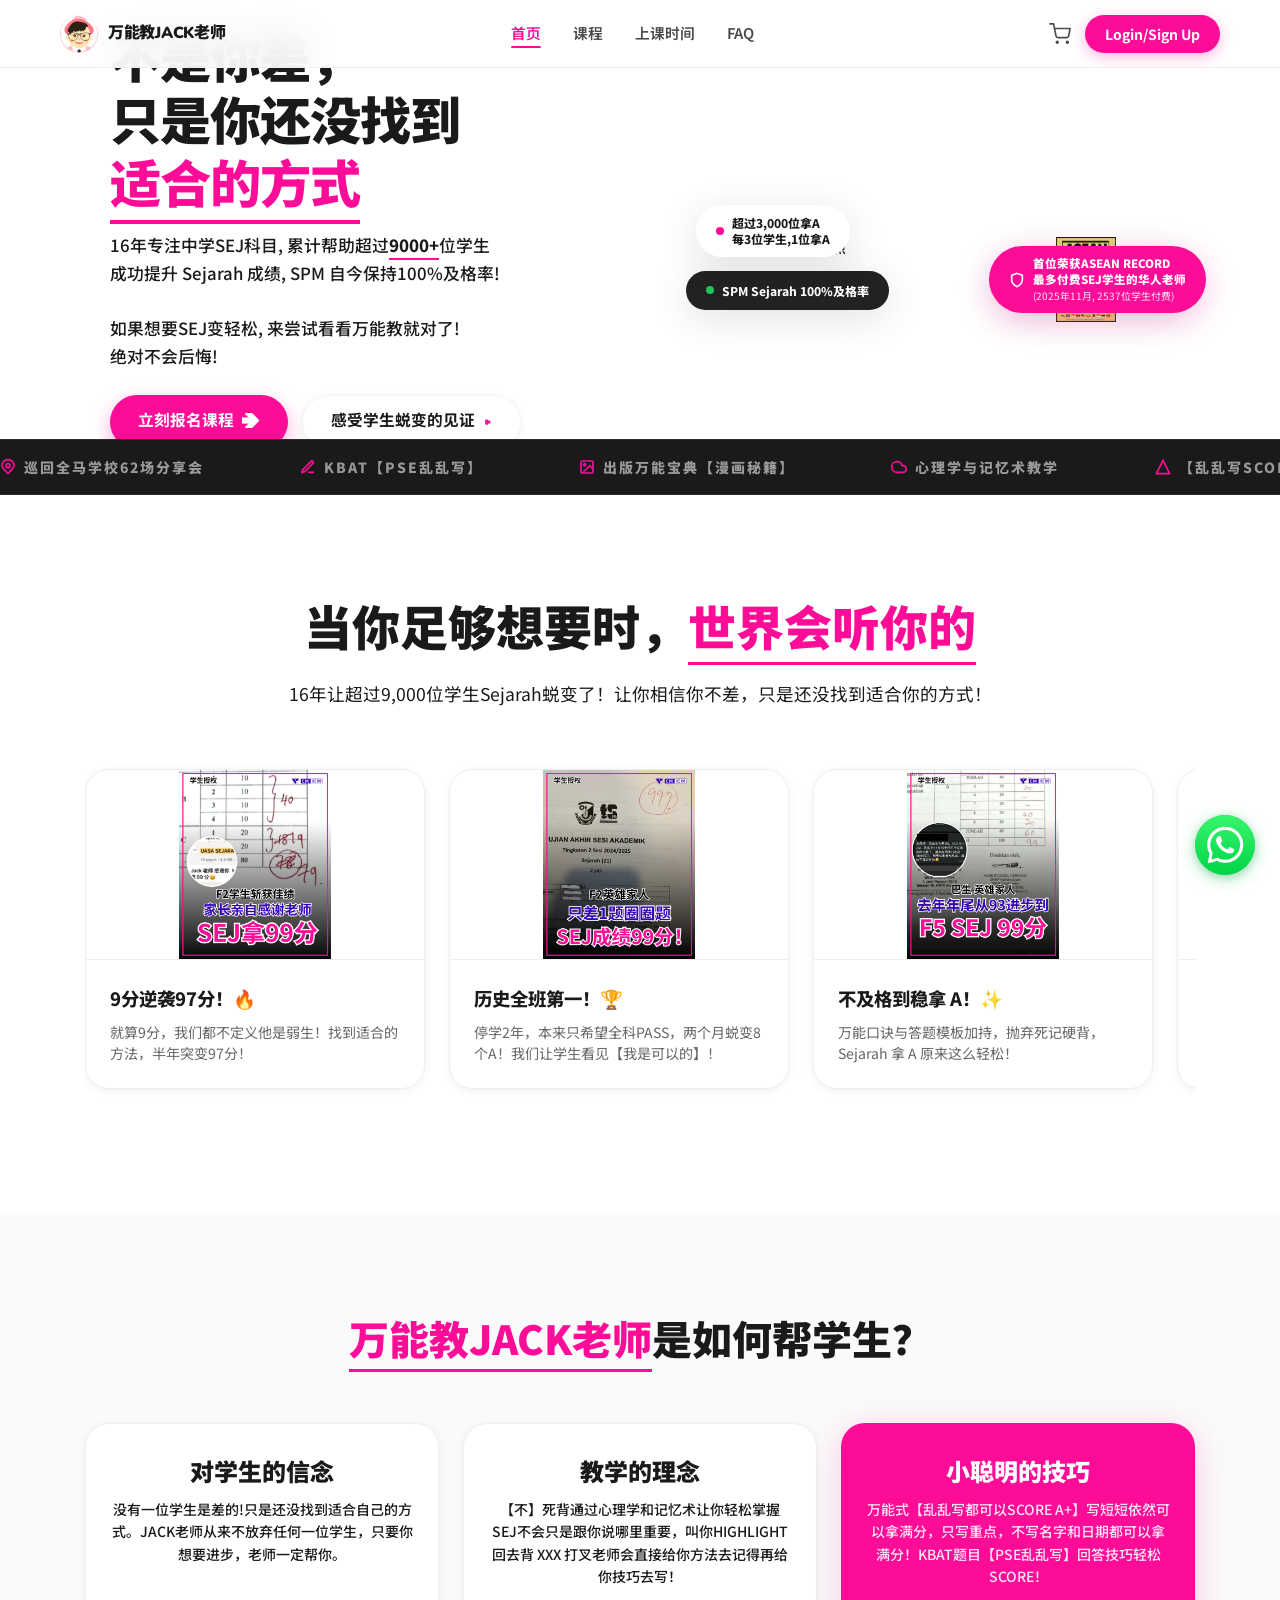
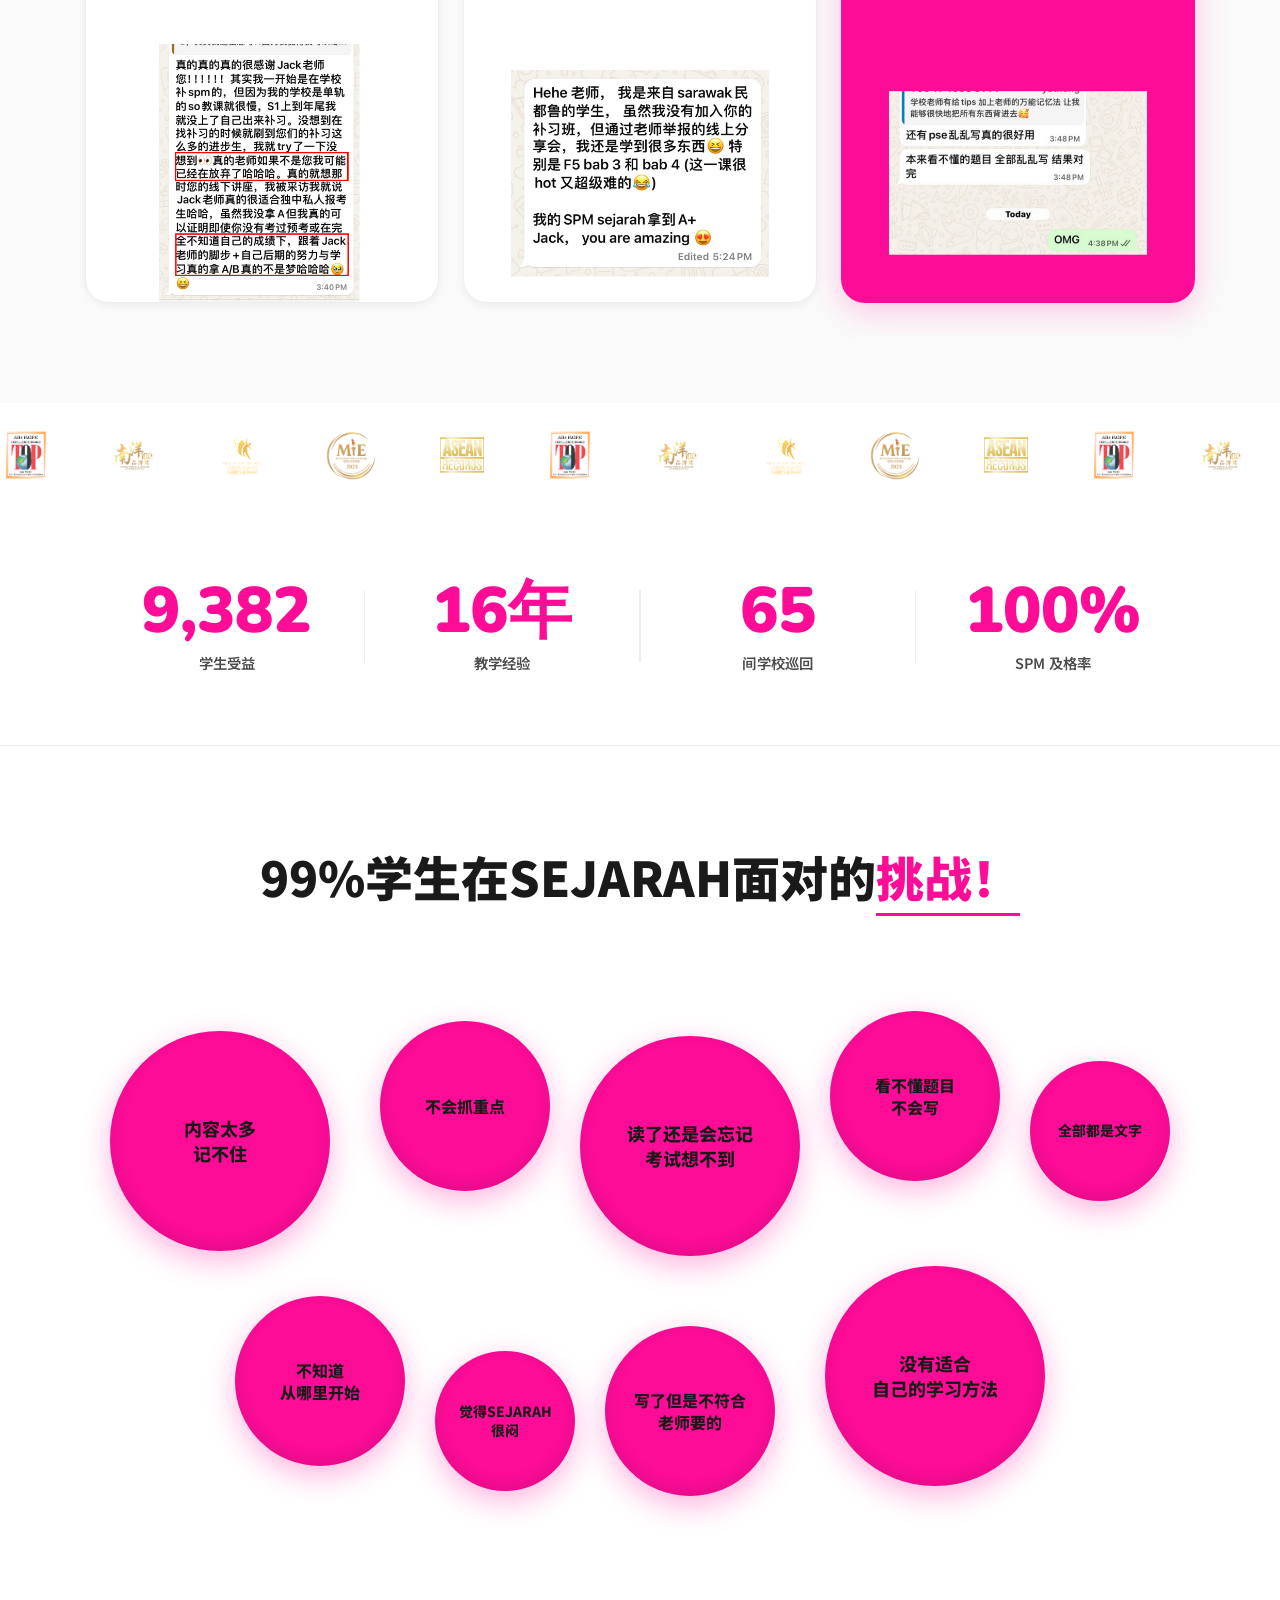
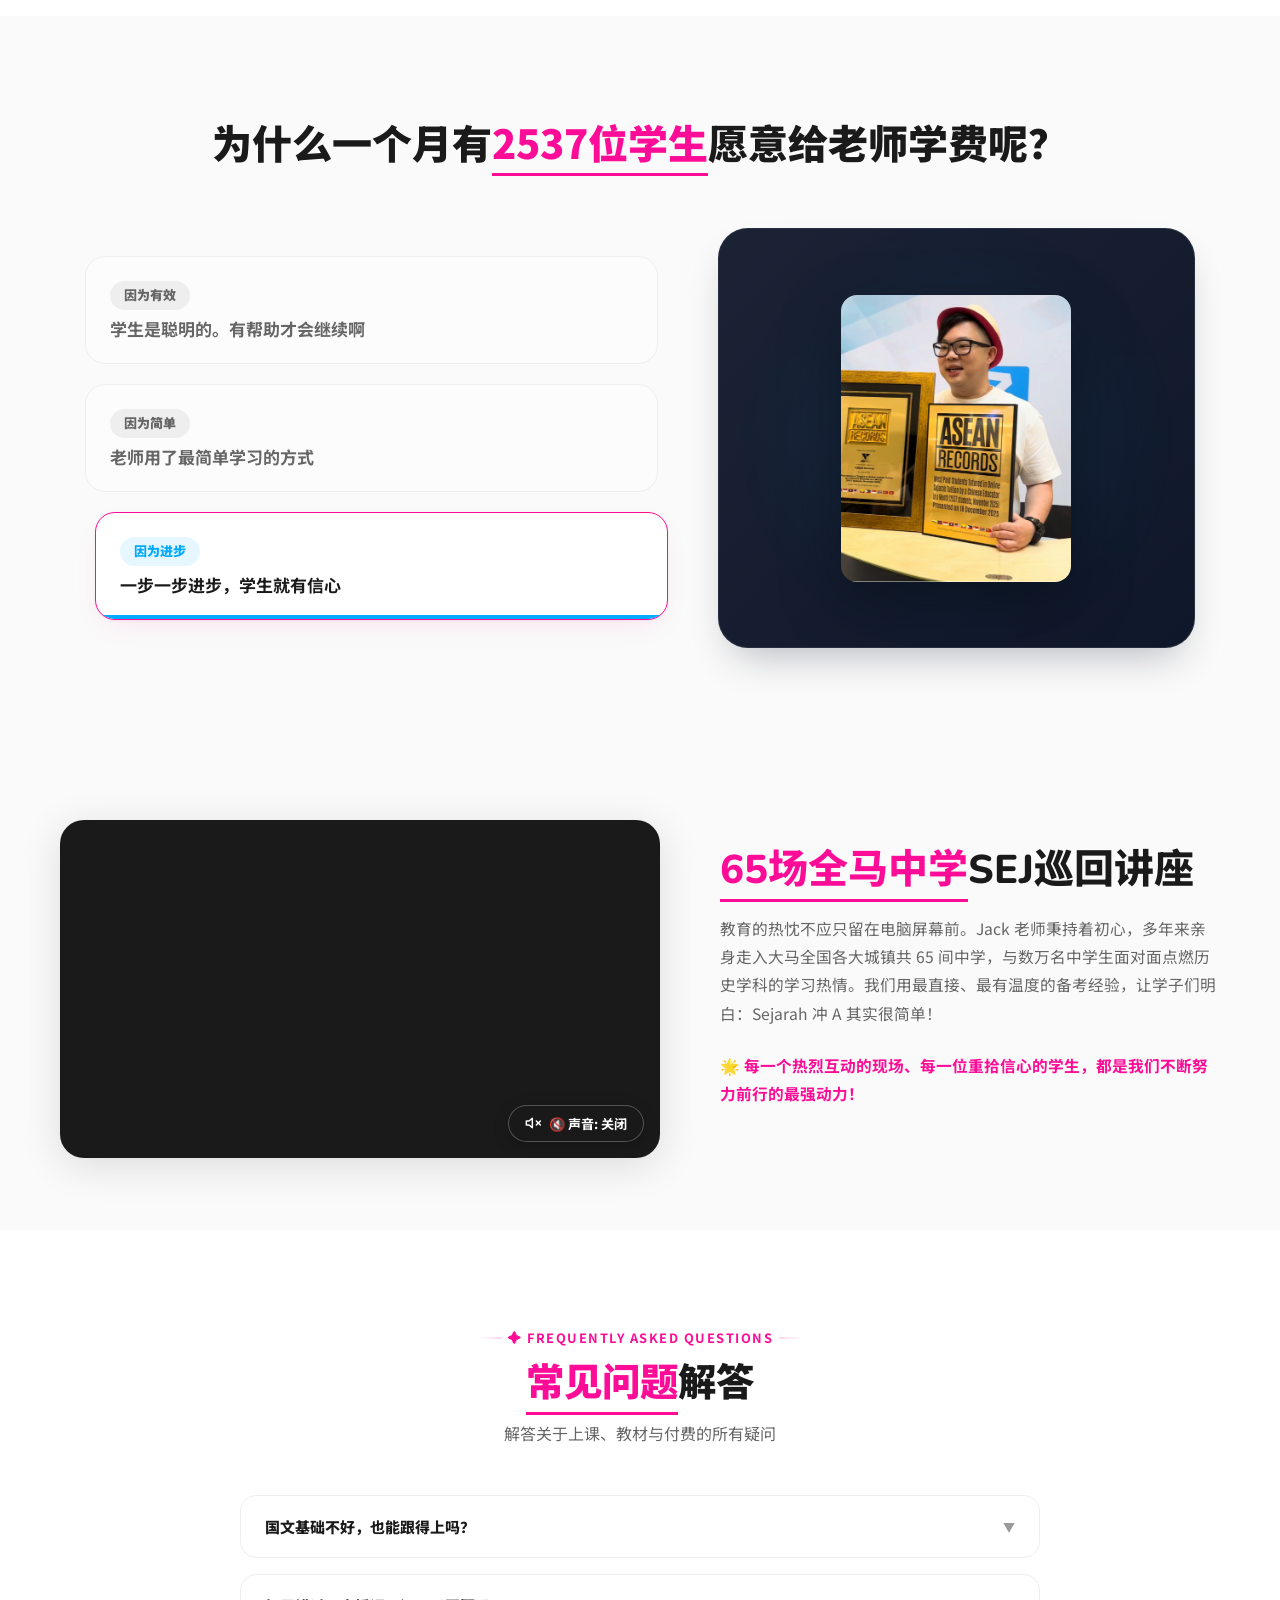
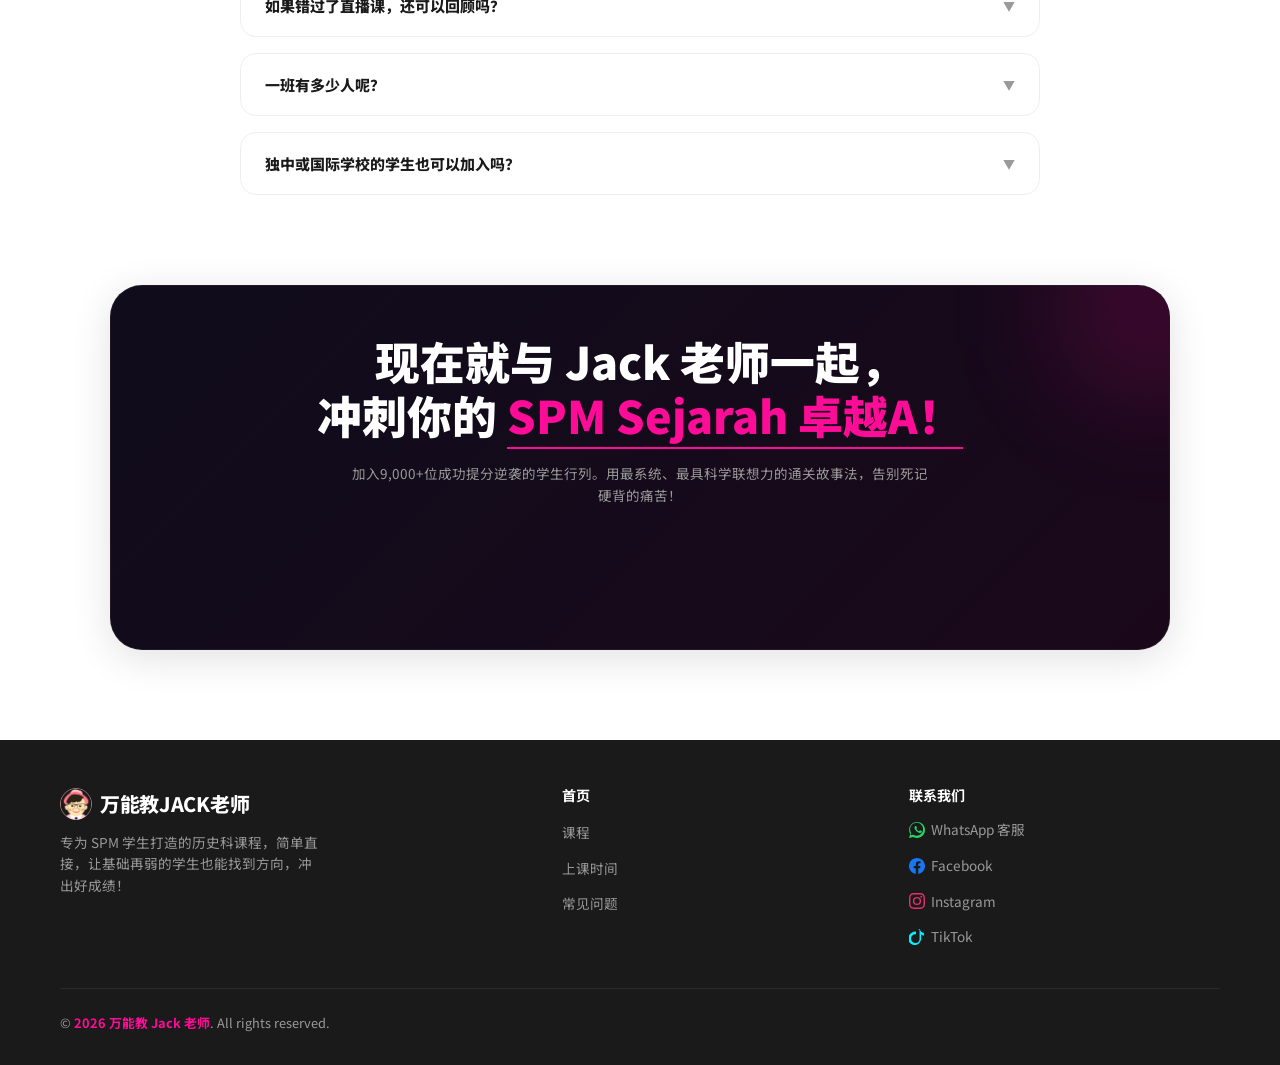
==== commit 3baf7cbf: "Fix CSS syntax errors in shop.html and course-detail.html that broke mobile responsive layout, and b" ====
--- a/index.html
+++ b/index.html
@@ -16,7 +16,7 @@
   <link
     href="https://fonts.googleapis.com/css2?family=Noto+Sans+SC:wght@300;400;500;700;900&family=Nunito:wght@400;600;700;800;900;1000&display=swap"
     rel="stylesheet" />
-  <link rel="stylesheet" href="css/style.css?v=1.1.0" />
+  <link rel="stylesheet" href="css/style.css?v=1.2.0" />
 
   <!-- Custom inline CSS to perfectly align new elements with style.css and index.html UI system -->
   <style>
@@ -1900,8 +1900,8 @@
   </footer>
 
   <!-- Unified JS / main database references -->
-  <script src="js/app.js?v=1.1.0"></script>
-  <script src="js/main.js?v=1.1.0"></script>
+  <script src="js/app.js?v=1.2.0"></script>
+  <script src="js/main.js?v=1.2.0"></script>
 
   <script>
     document.addEventListener("DOMContentLoaded", () => {
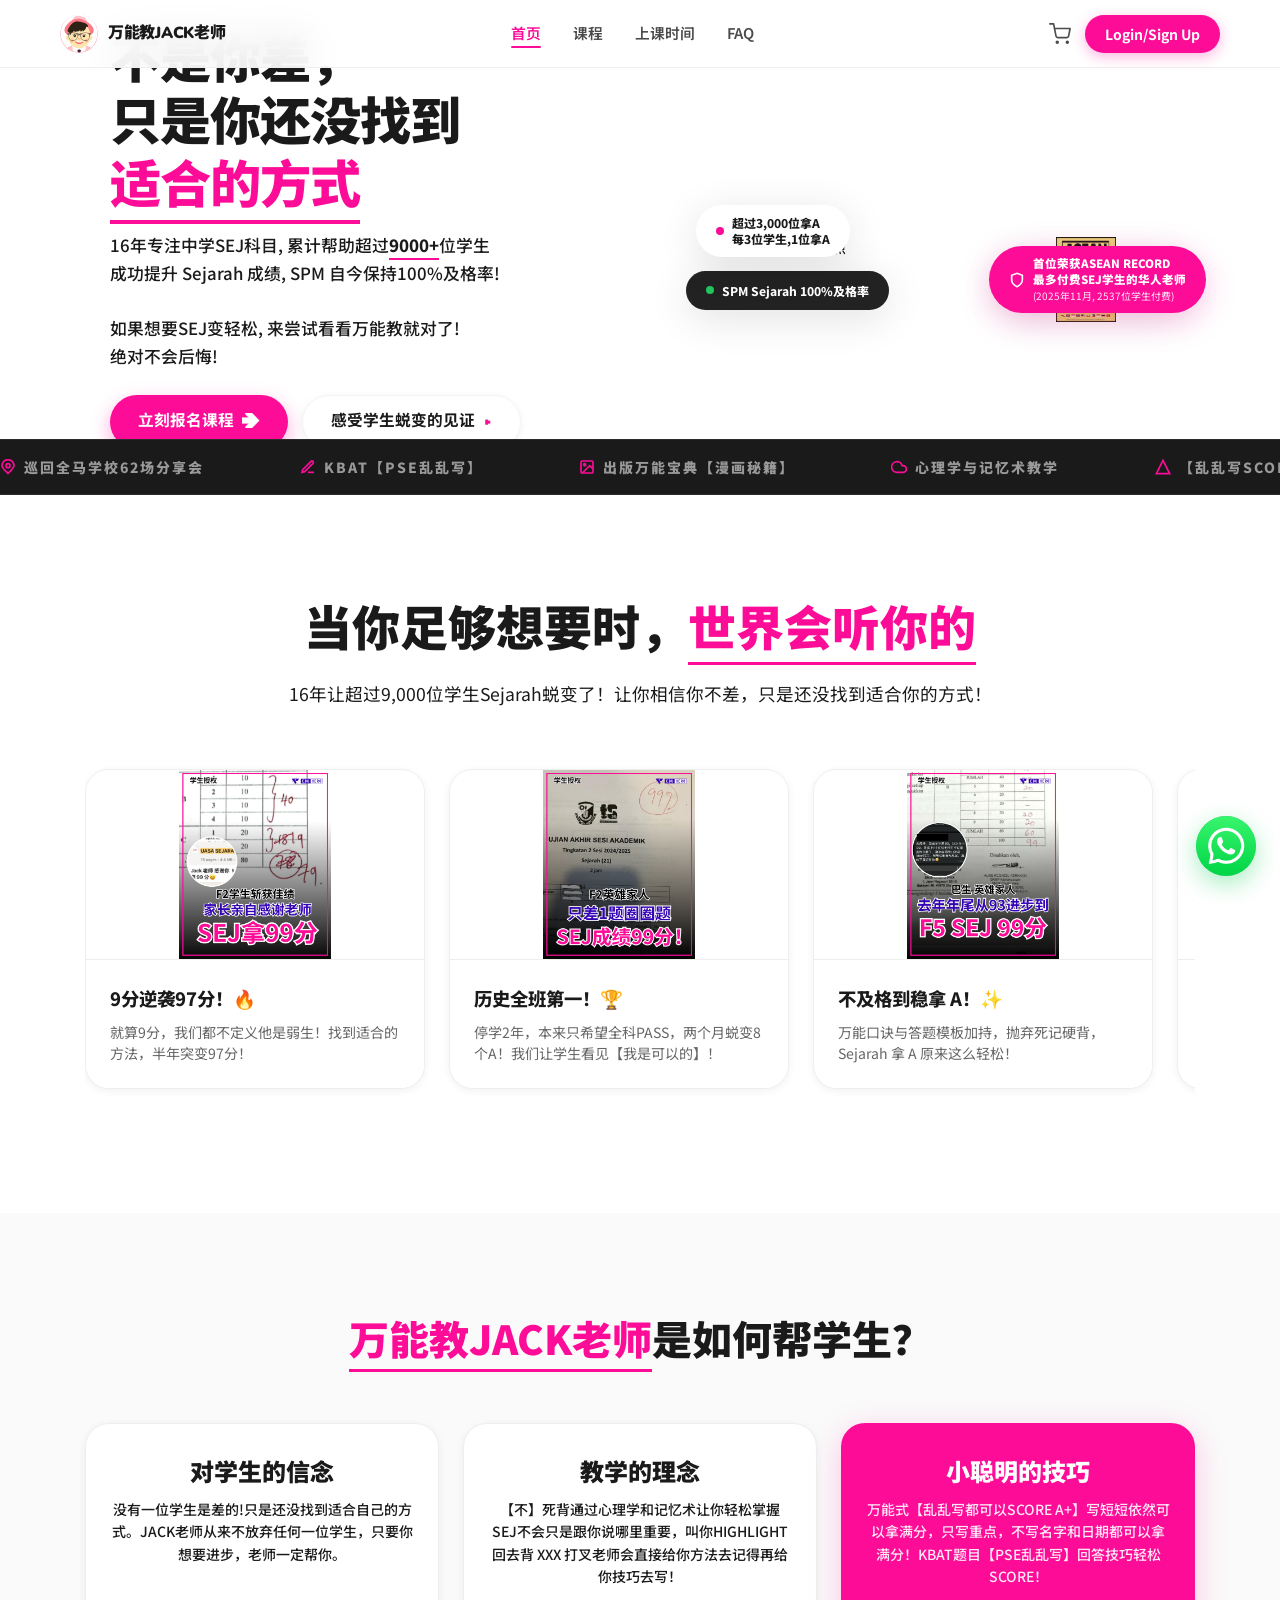
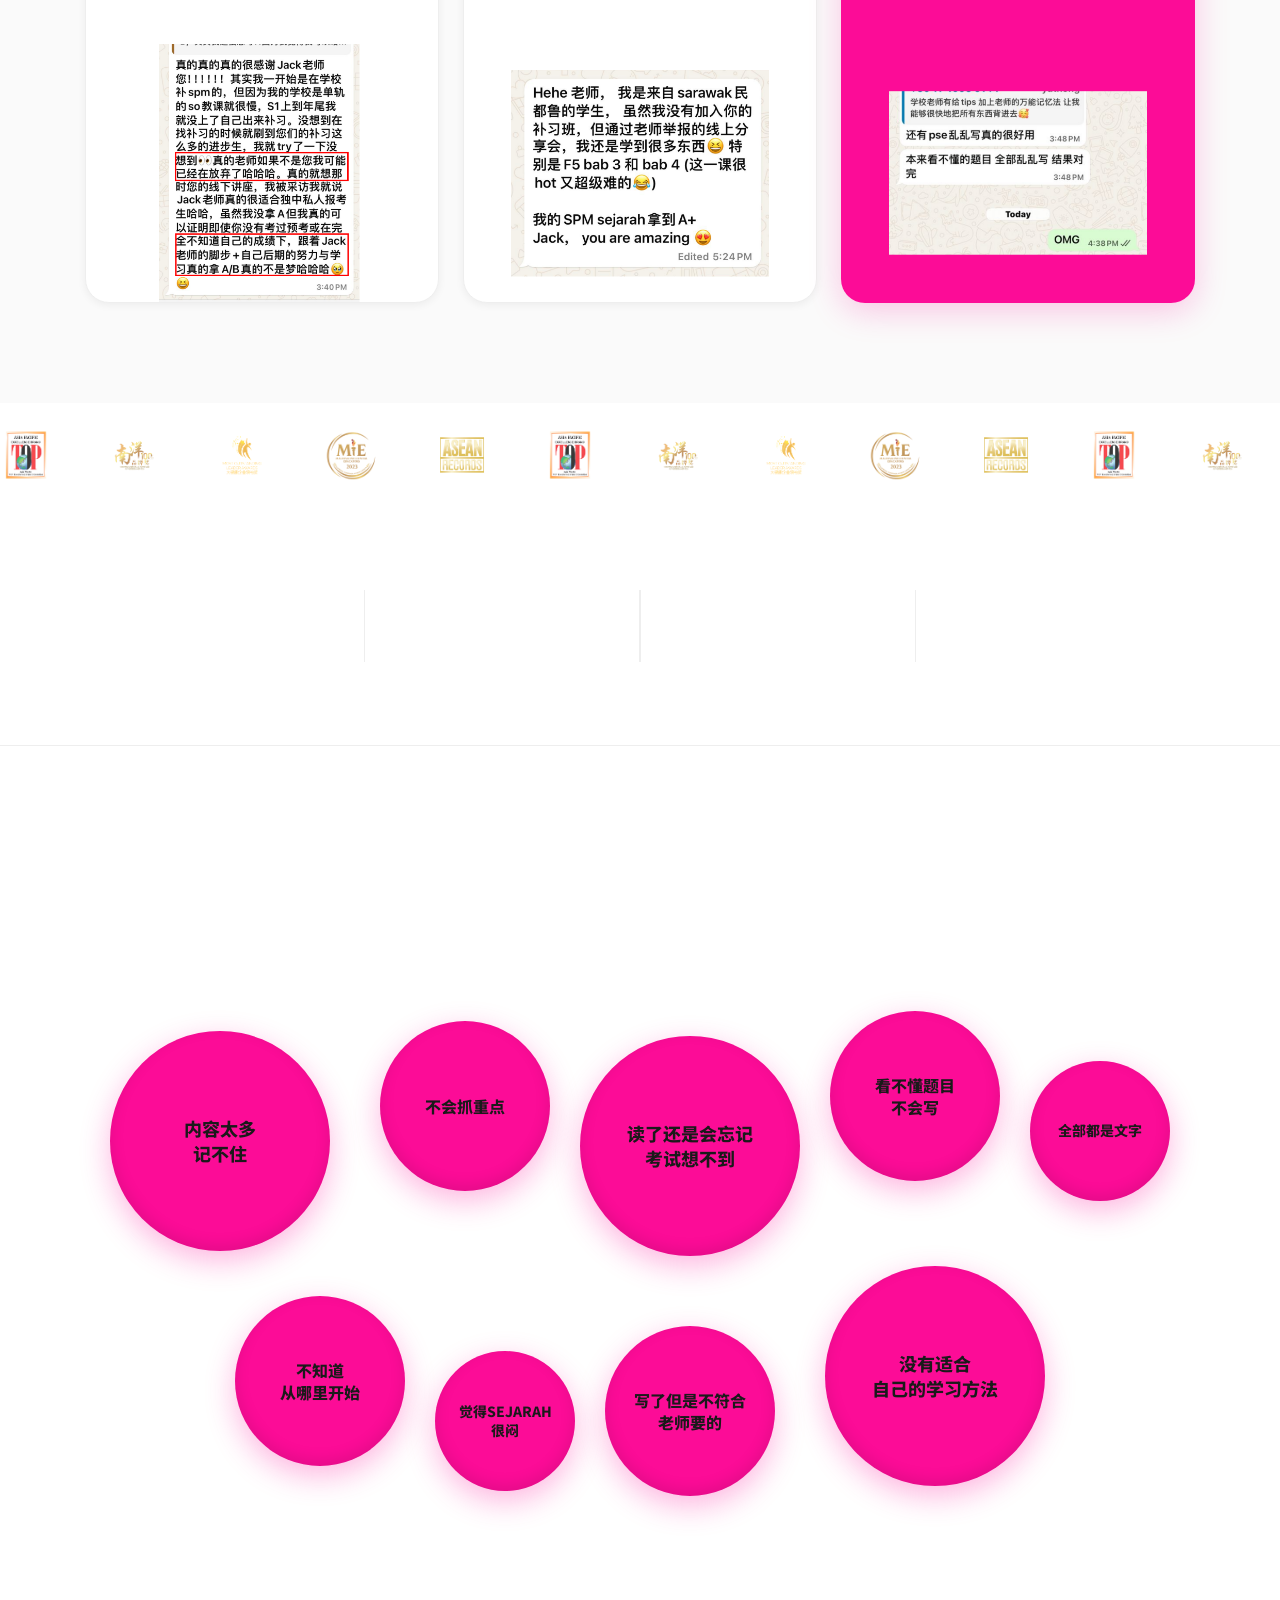
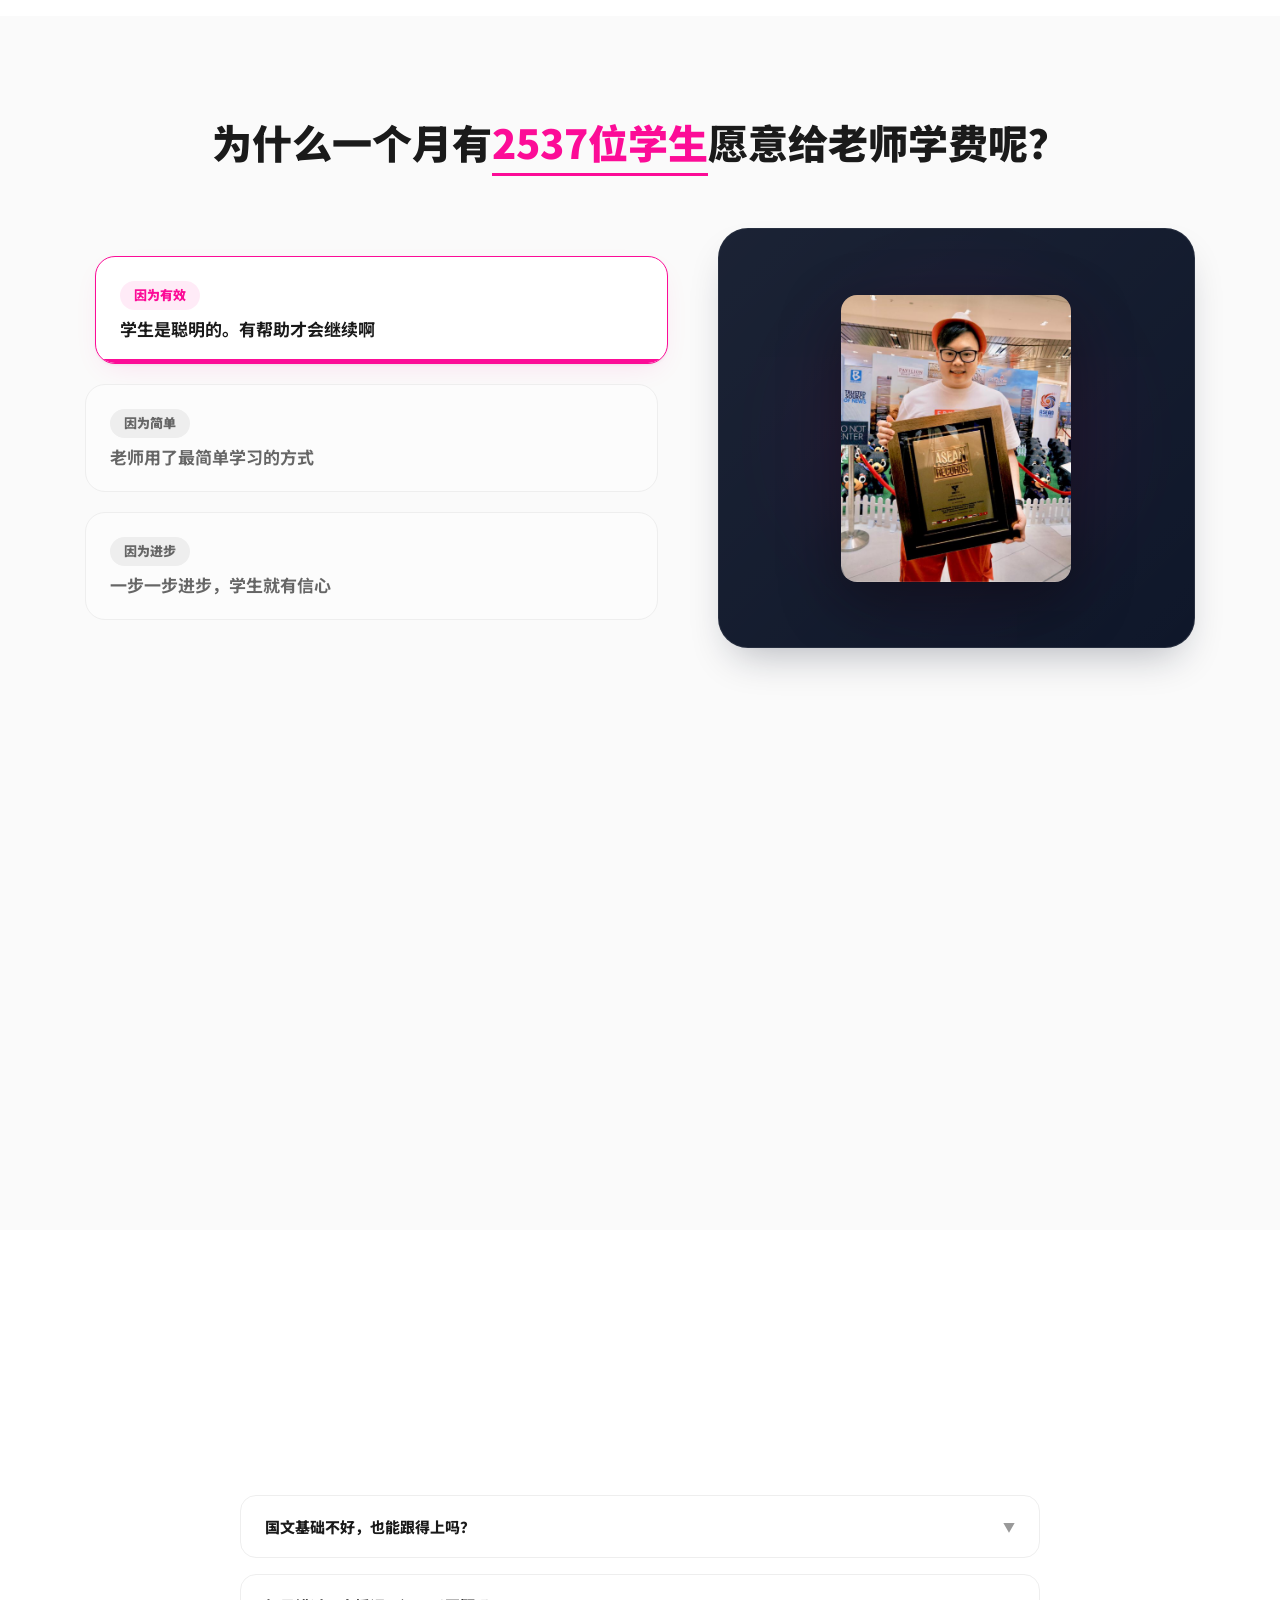
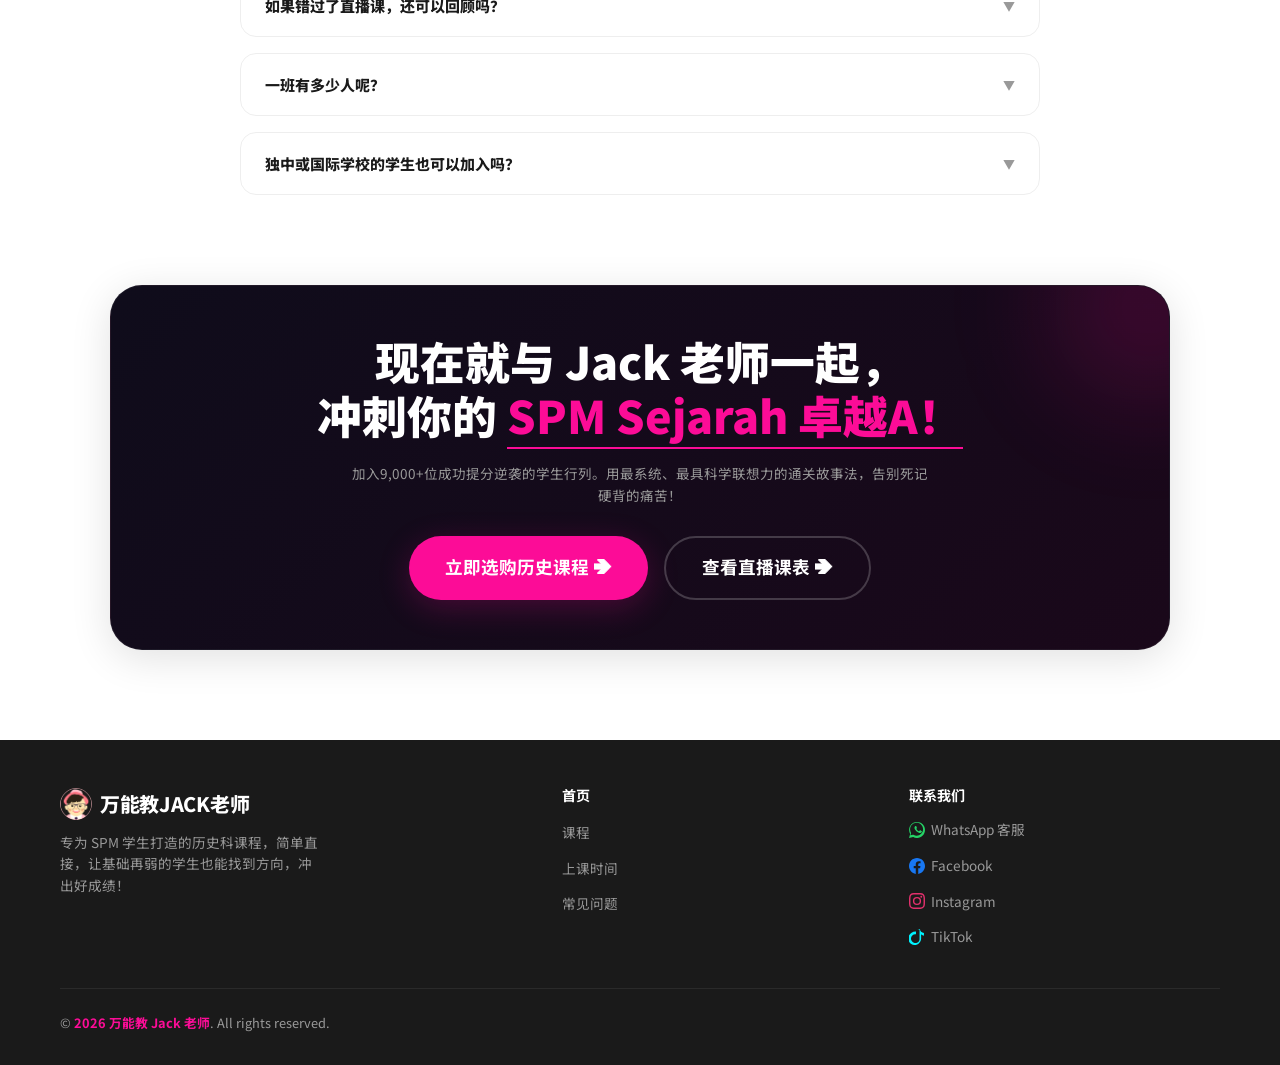
==== commit 754d45bd: "fix: resolve cross-device sync, password validation, order privacy, and responsive layout issues" ====
--- a/index.html
+++ b/index.html
@@ -461,10 +461,9 @@
 
       <!-- Desktop Nav Links -->
       <div class="nav-menu" role="menubar">
-        <a href="./" class="nav-link nav-link-active" role="menuitem">首页</a>
-        <!-- <a href="about" class="nav-link" role="menuitem">关于</a> -->
-        <a href="shop" class="nav-link" role="menuitem">课程</a>
-        <a href="schedule" class="nav-link" role="menuitem">上课时间</a>
+        <a href="index.html" class="nav-link nav-link-active" role="menuitem">首页</a>
+        <a href="shop.html" class="nav-link" role="menuitem">课程</a>
+        <a href="schedule.html" class="nav-link" role="menuitem">上课时间</a>
         <a href="#faq" class="nav-link" role="menuitem">FAQ</a>
       </div>
 
@@ -498,12 +497,11 @@
 
   <!-- Mobile Dropdown Menu -->
   <div class="mobile-menu" id="mobileMenu" role="menu" aria-hidden="true">
-    <a href="./" role="menuitem" onclick="closeMobileMenu()" style="color: var(--pink);">首页</a>
-    <!-- <a href="about" role="menuitem" onclick="closeMobileMenu()">关于</a> -->
-    <a href="shop" role="menuitem" onclick="closeMobileMenu()">课程</a>
-    <a href="schedule" role="menuitem" onclick="closeMobileMenu()">上课时间</a>
+    <a href="index.html" role="menuitem" onclick="closeMobileMenu()">首页</a>
+    <a href="shop.html" role="menuitem" onclick="closeMobileMenu()">课程</a>
+    <a href="schedule.html" role="menuitem" onclick="closeMobileMenu()">上课时间</a>
     <a href="#faq" role="menuitem" onclick="closeMobileMenu()">FAQ</a>
-    <a href="shop" role="menuitem" onclick="closeMobileMenu()"
+    <a href="shop.html" role="menuitem" onclick="closeMobileMenu()"
       style="color: var(--pink); margin-top: 8px; display: block; font-size: 0.95rem;">立即选课 →</a>
   </div>
 
@@ -1853,9 +1851,8 @@
         <div>
           <h3 class="footer-col-title">首页</h3>
           <ul class="footer-links">
-            <li><a href="shop">课程</a></li>
-            <!-- <li><a href="about">关于</a></li> -->
-            <li><a href="schedule">上课时间</a></li>
+            <li><a href="shop.html">课程</a></li>
+            <li><a href="schedule.html">上课时间</a></li>
             <li><a href="#faq">常见问题</a></li>
           </ul>
         </div>
--- a/css/style.css
+++ b/css/style.css
@@ -6985,3 +6985,76 @@
   color: var(--white);
 }
 
+/* ==========================================
+   WHATSAPP FLOAT BUTTON & MOBILE STICKY OVERLAP PREVENTION
+   ========================================== */
+.whatsapp-float-btn {
+  position: fixed;
+  bottom: 24px;
+  right: 24px;
+  width: 60px;
+  height: 60px;
+  background: #25D366;
+  border-radius: 50%;
+  box-shadow: 0 8px 24px rgba(37, 211, 102, 0.4);
+  display: flex;
+  align-items: center;
+  justify-content: center;
+  z-index: 999;
+  transition: transform 0.25s ease, box-shadow 0.25s ease, bottom 0.3s ease;
+  cursor: pointer;
+}
+
+.whatsapp-float-btn:hover {
+  transform: scale(1.08) translateY(-2px);
+  box-shadow: 0 12px 30px rgba(37, 211, 102, 0.5);
+}
+
+.whatsapp-float-img {
+  width: 36px;
+  height: 36px;
+  object-fit: contain;
+}
+
+@media (max-width: 768px) {
+  .whatsapp-float-btn {
+    bottom: 85px !important;
+    right: 16px !important;
+    width: 52px !important;
+    height: 52px !important;
+  }
+  .whatsapp-float-img {
+    width: 30px !important;
+    height: 30px !important;
+  }
+}
+
+/* ==========================================
+   MODAL RESPONSIVE MAX-HEIGHT & KEYBOARD SCROLLING
+   ========================================== */
+.modal-overlay,
+.modal-backdrop,
+.auth-modal-overlay,
+#loginRegisterModal,
+#scheduleDetailModal,
+#payment-modal-overlay {
+  display: flex;
+  align-items: center;
+  justify-content: center;
+  padding: 12px;
+  box-sizing: border-box;
+}
+
+.modal-card,
+.modal-content,
+.auth-modal-box,
+.checkout-form-box,
+.schedule-modal-content {
+  max-height: 88vh;
+  max-width: 100%;
+  overflow-y: auto;
+  -webkit-overflow-scrolling: touch;
+  box-sizing: border-box;
+}
+
+
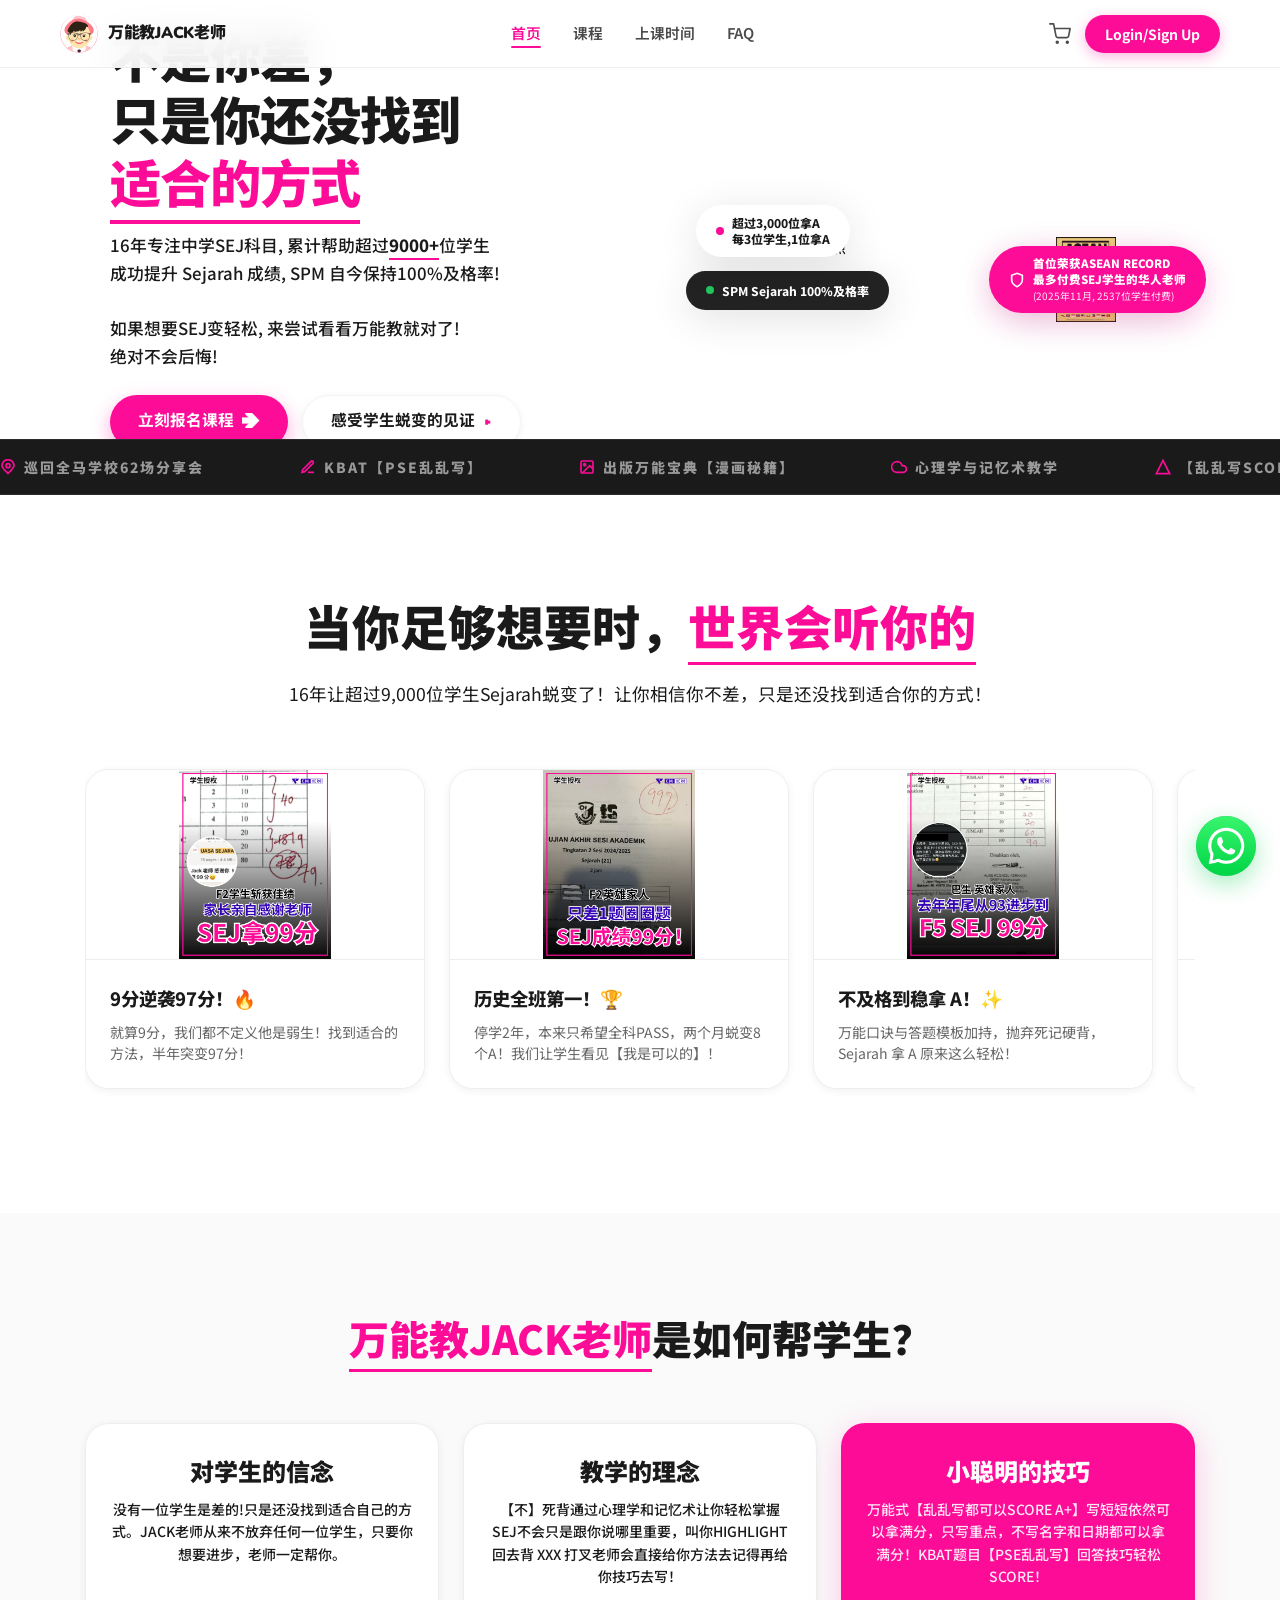
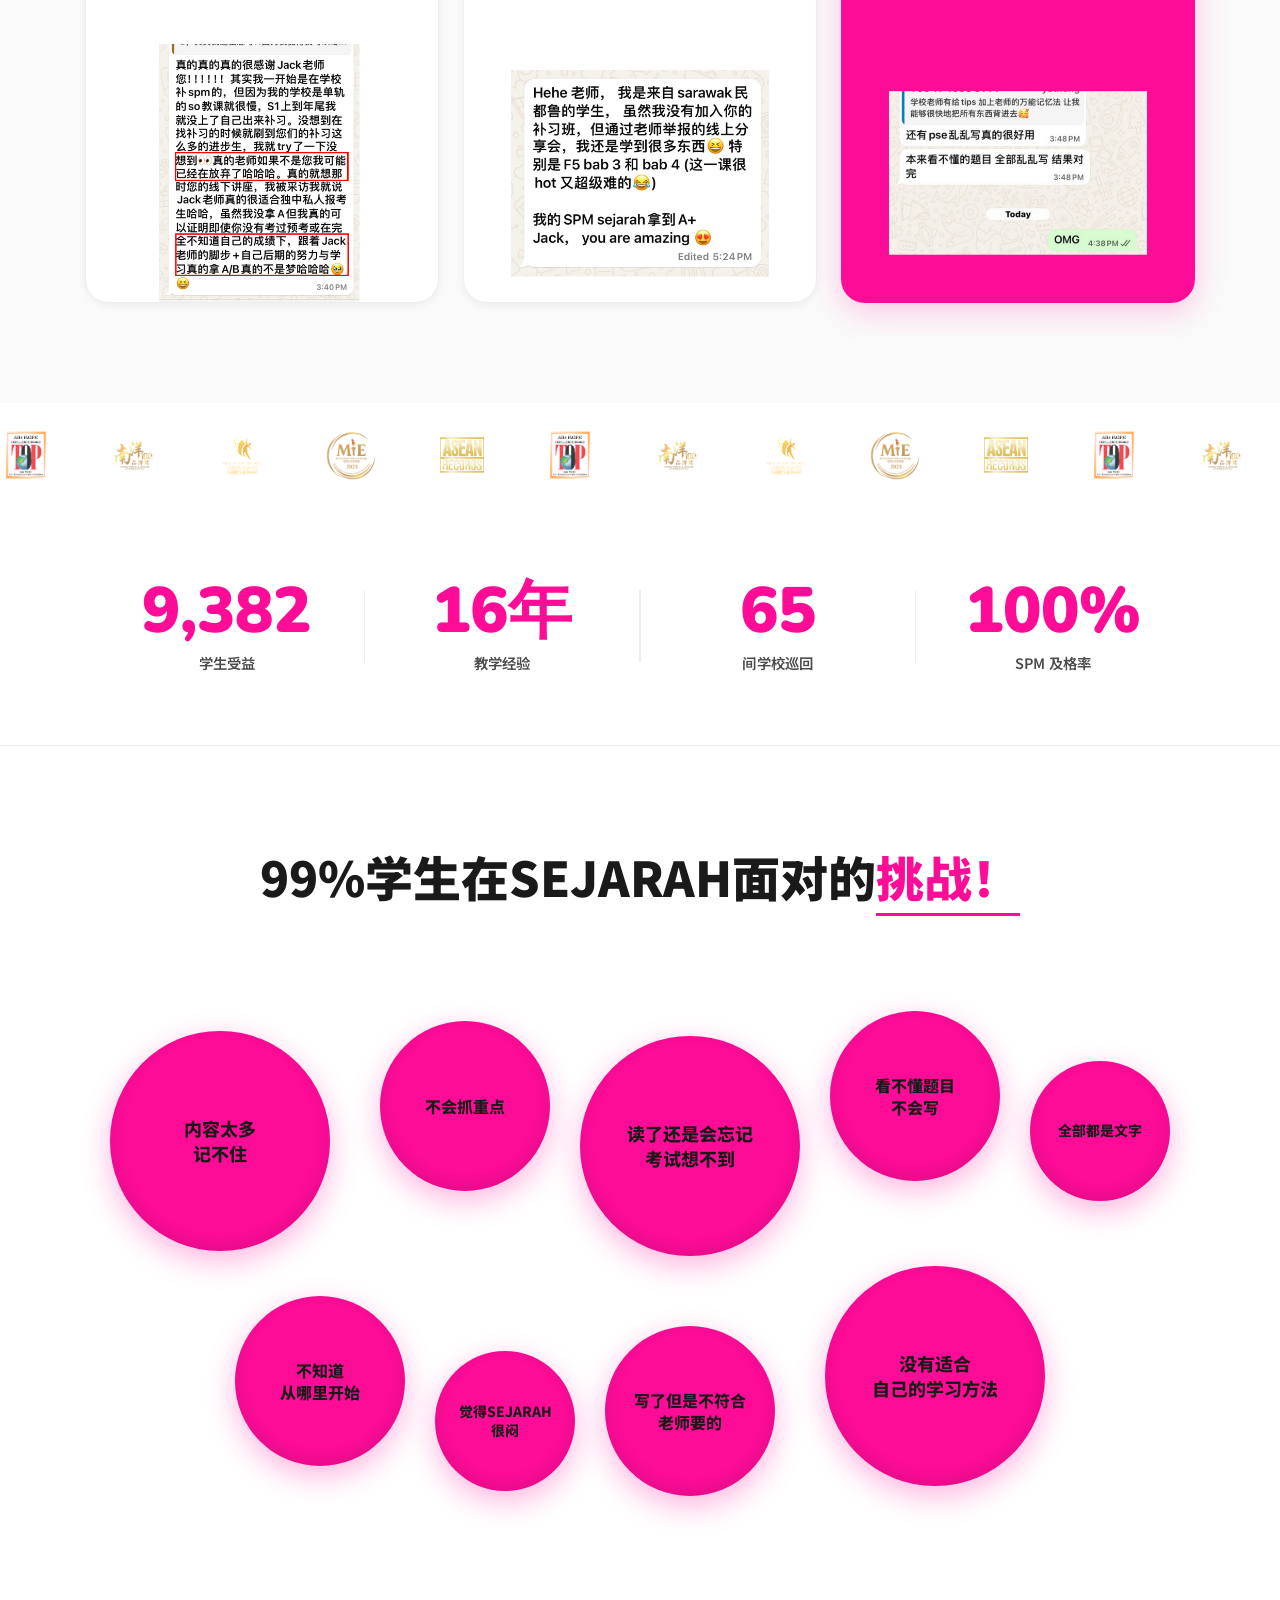
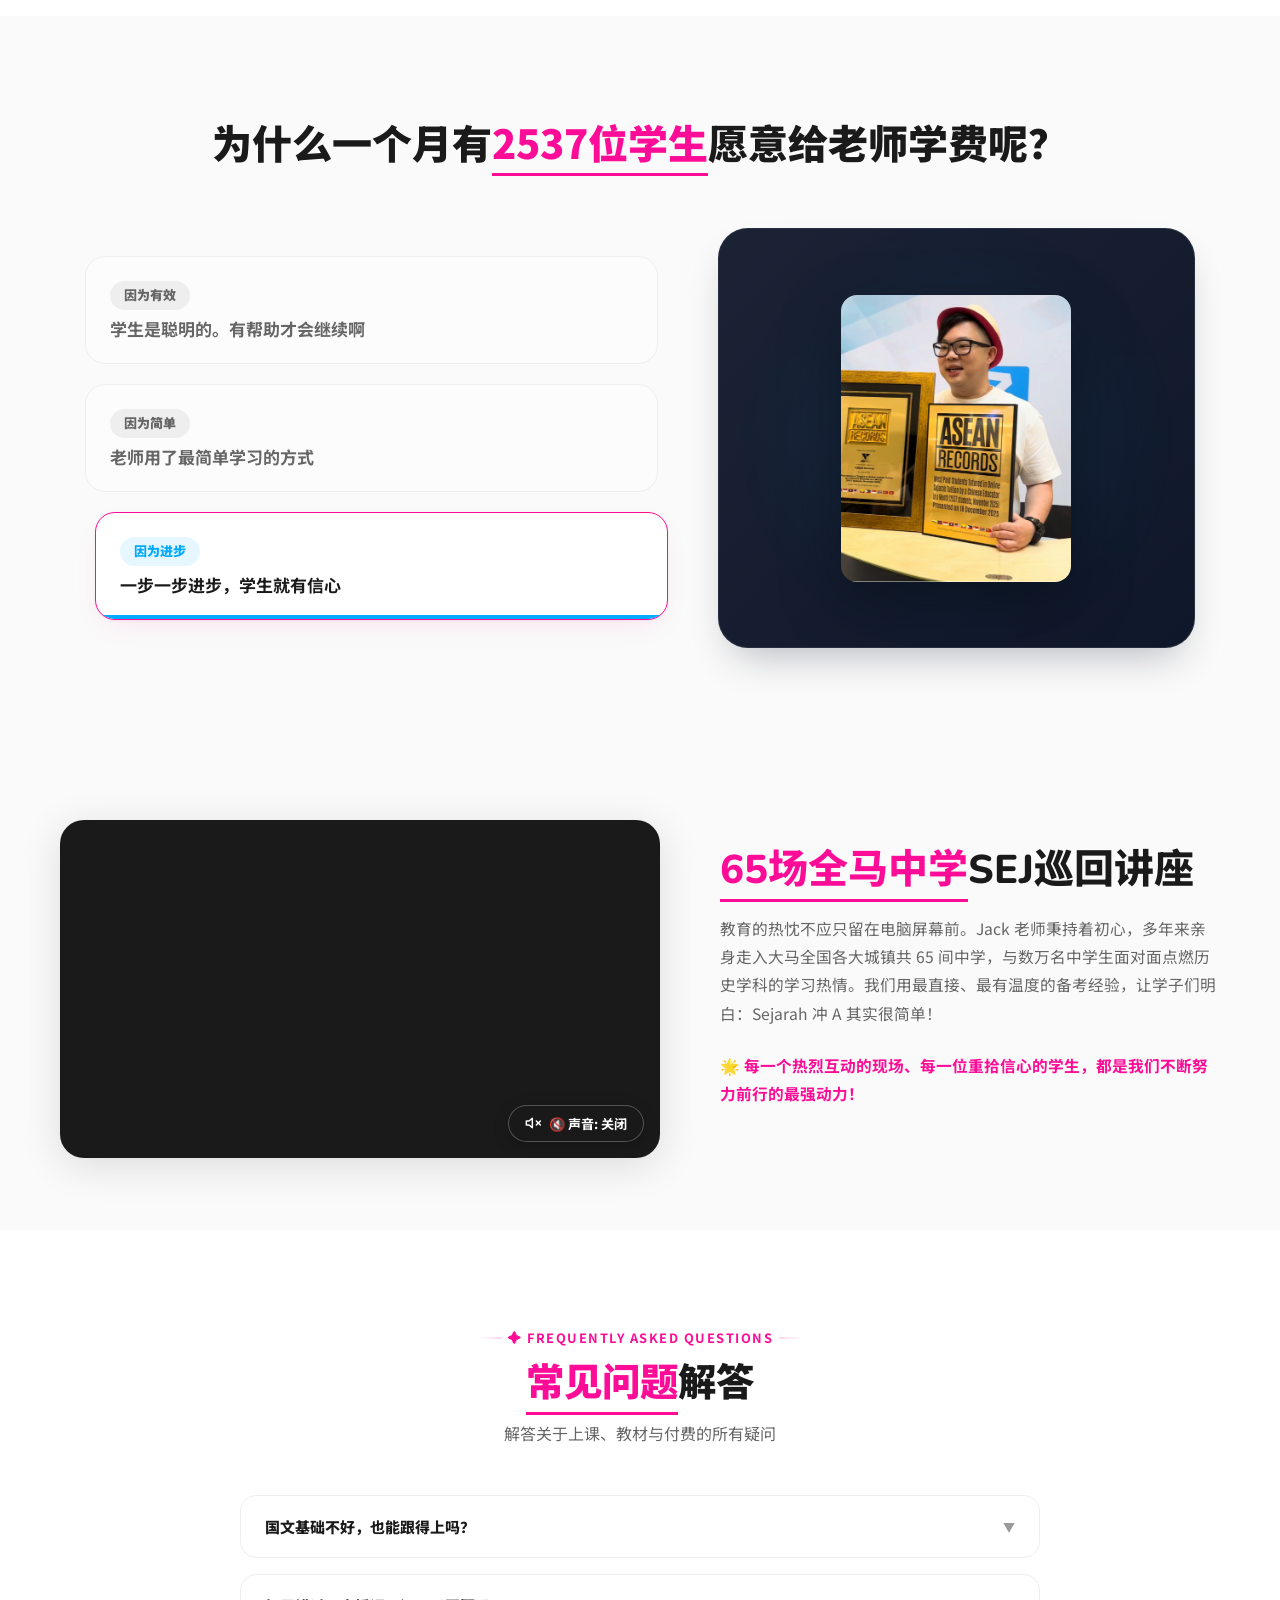
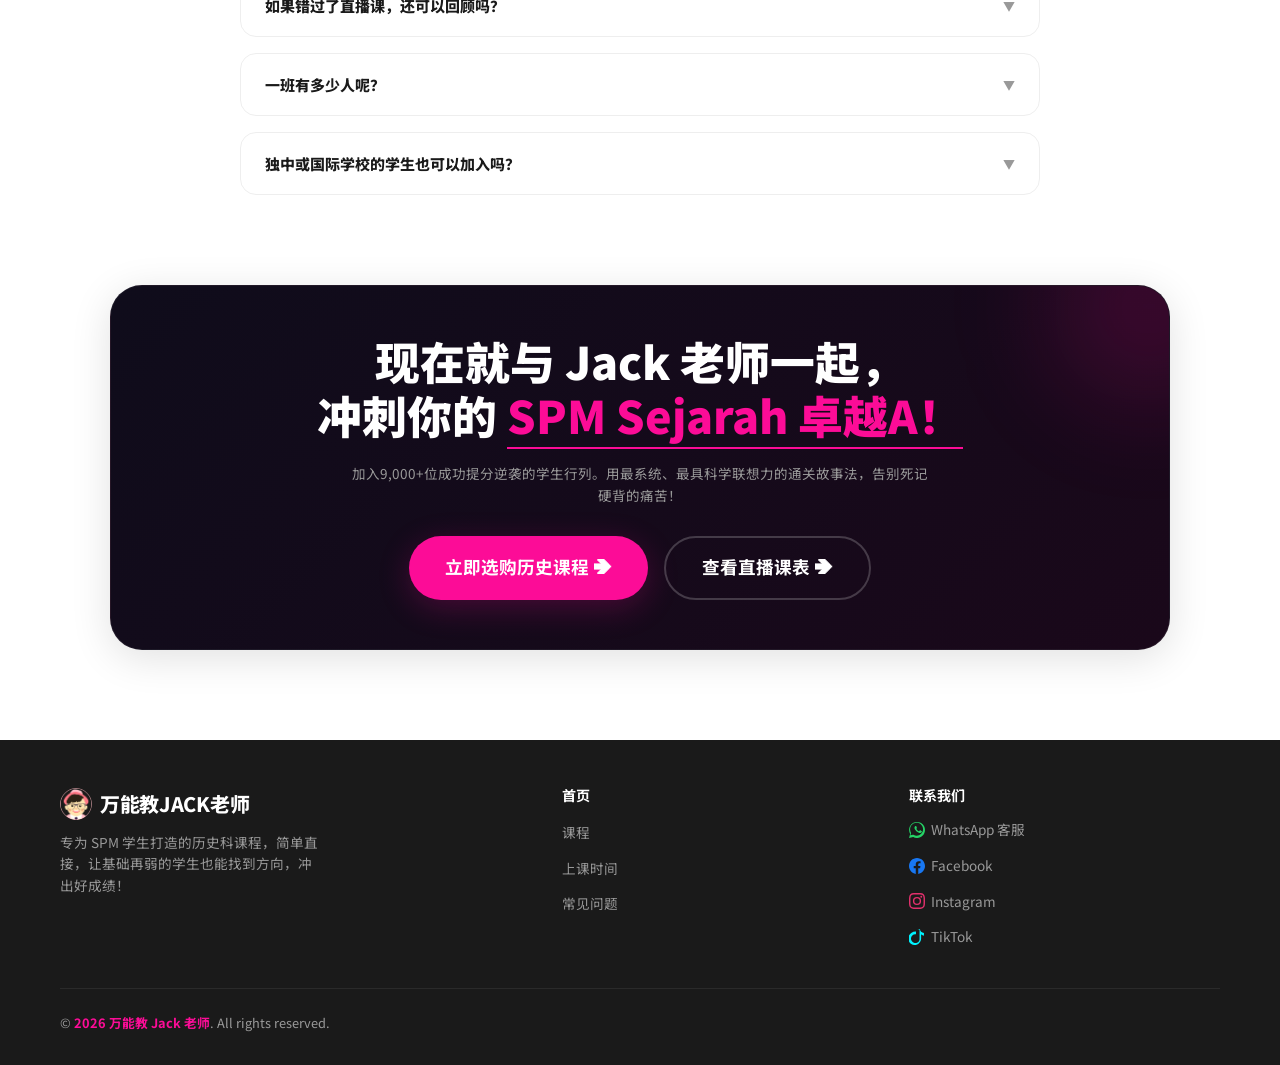
==== commit 367936c8: "security: lock down Supabase RLS, hash student passwords, real admin auth - Restrict jack_students/j" ====
--- a/index.html
+++ b/index.html
@@ -1897,8 +1897,8 @@
   </footer>
 
   <!-- Unified JS / main database references -->
-  <script src="js/app.js?v=1.2.0"></script>
-  <script src="js/main.js?v=1.2.0"></script>
+  <script src="js/app.js?v=1.3.0"></script>
+  <script src="js/main.js?v=1.3.0"></script>
 
   <script>
     document.addEventListener("DOMContentLoaded", () => {
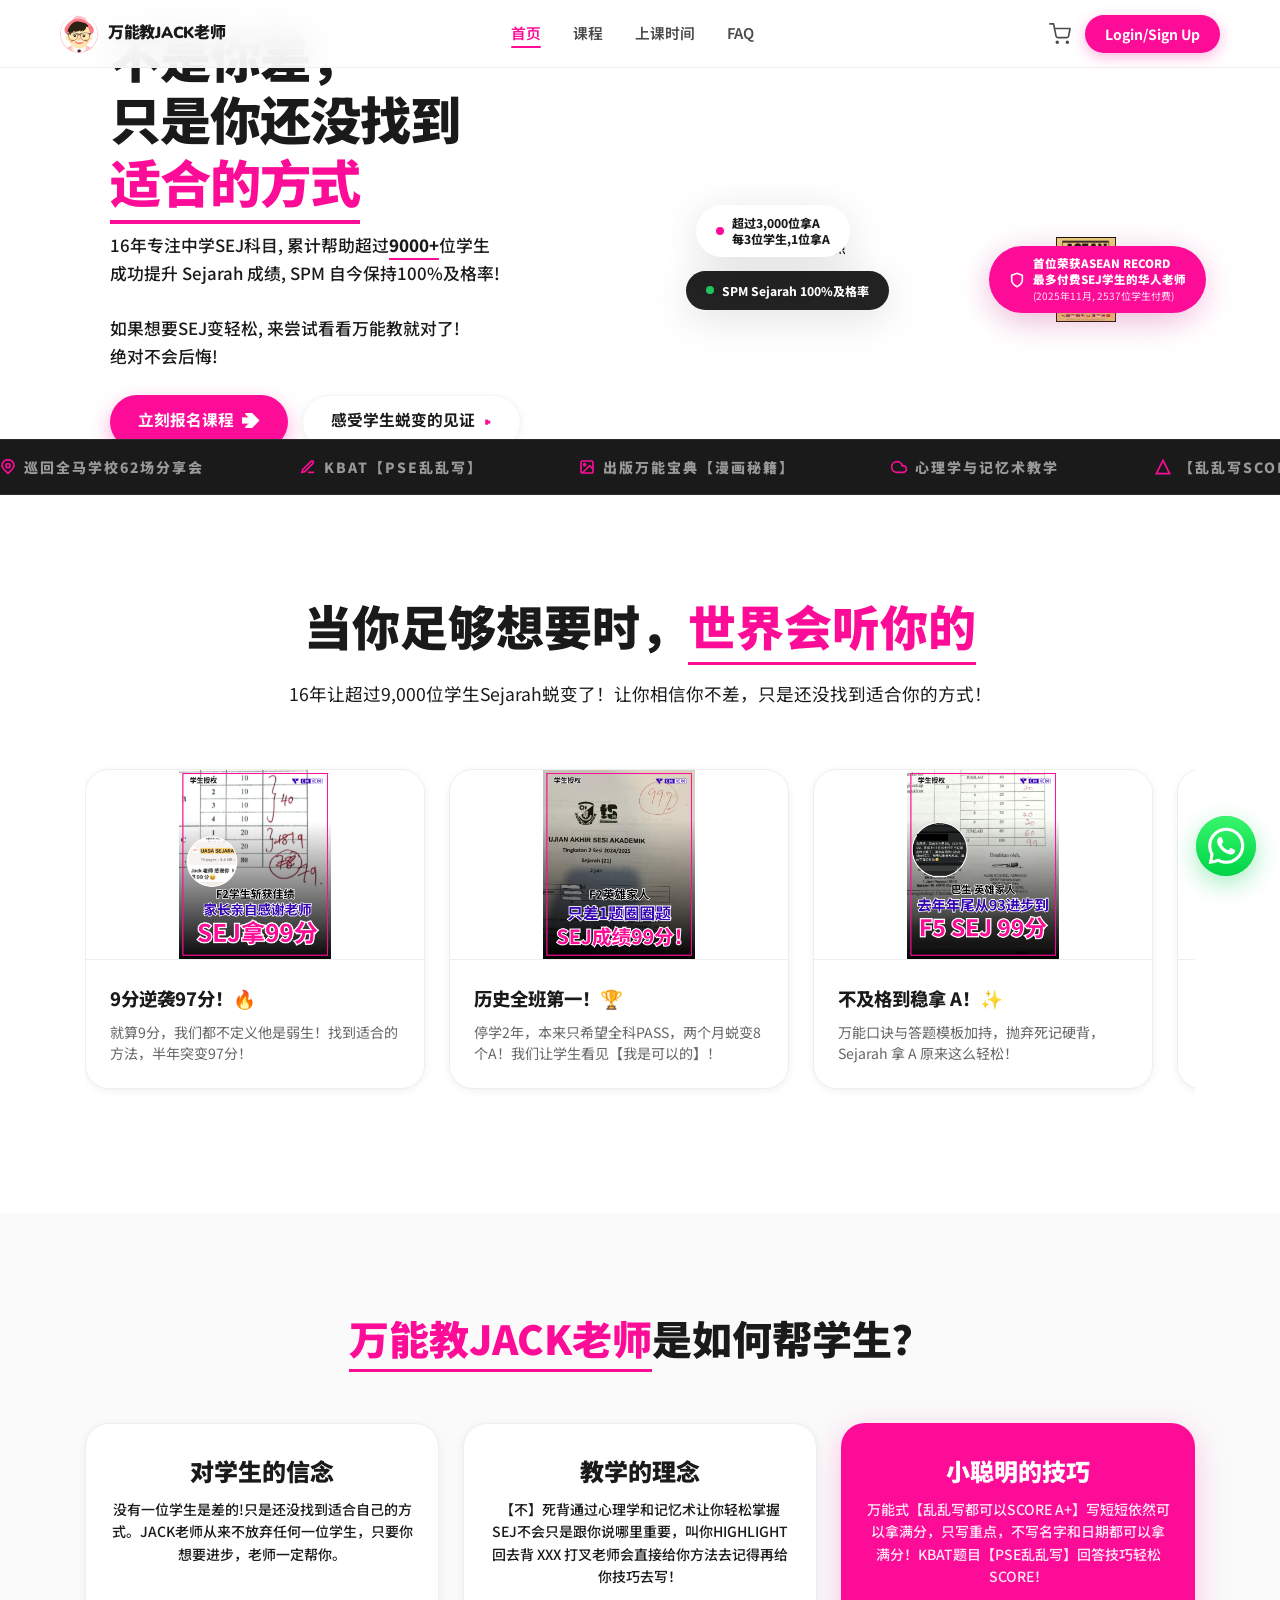
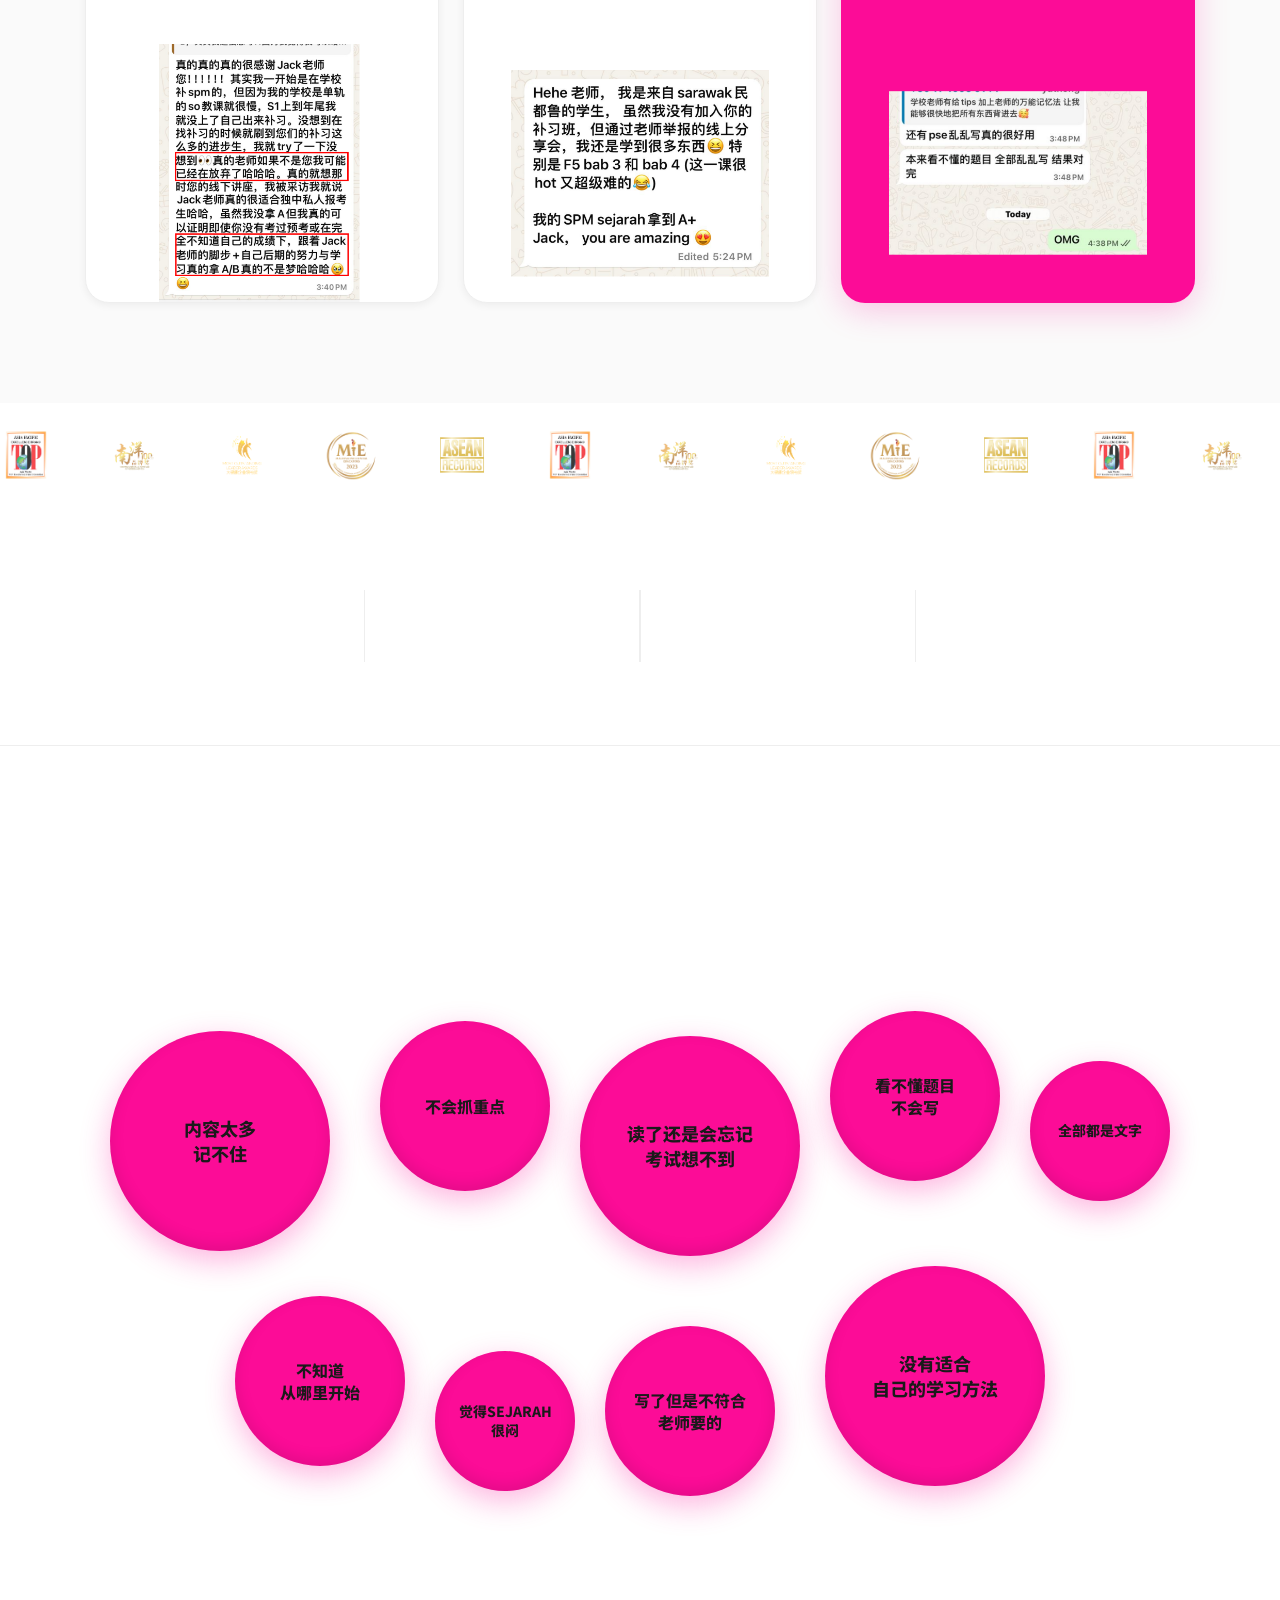
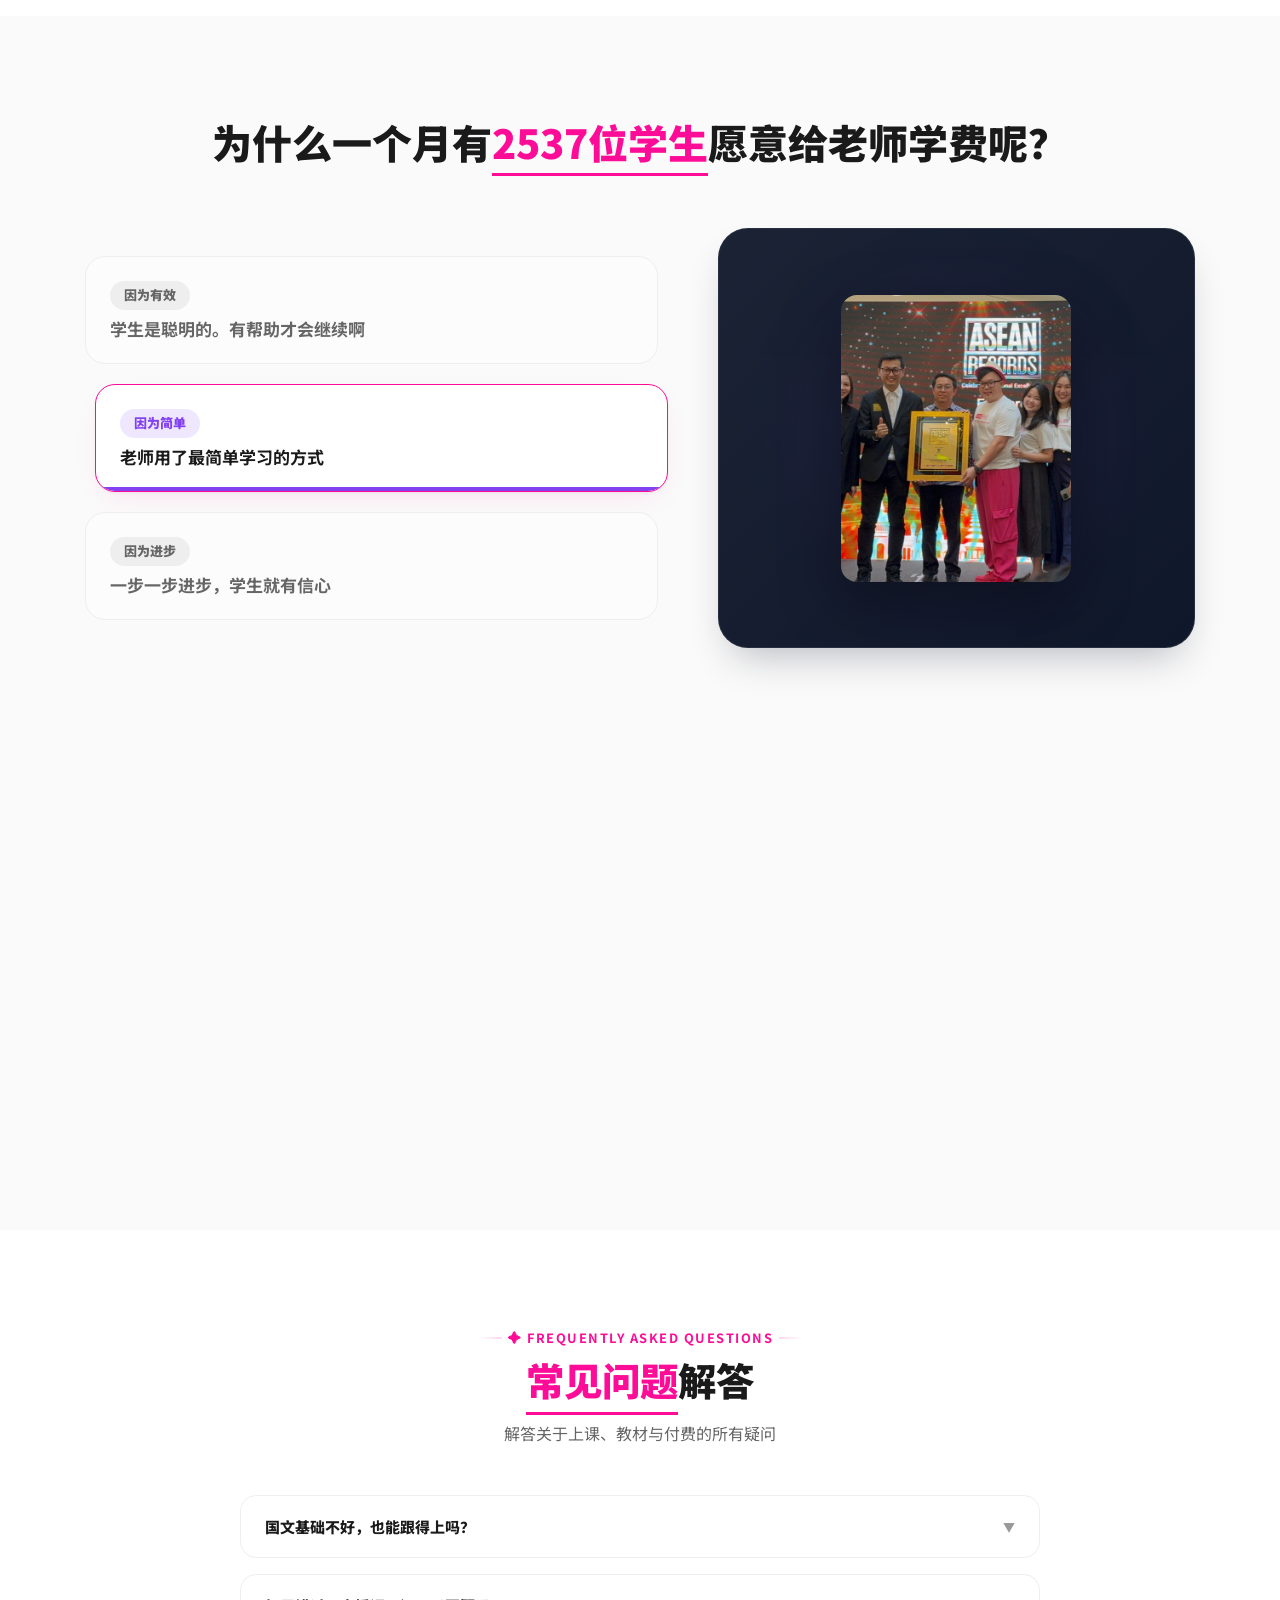
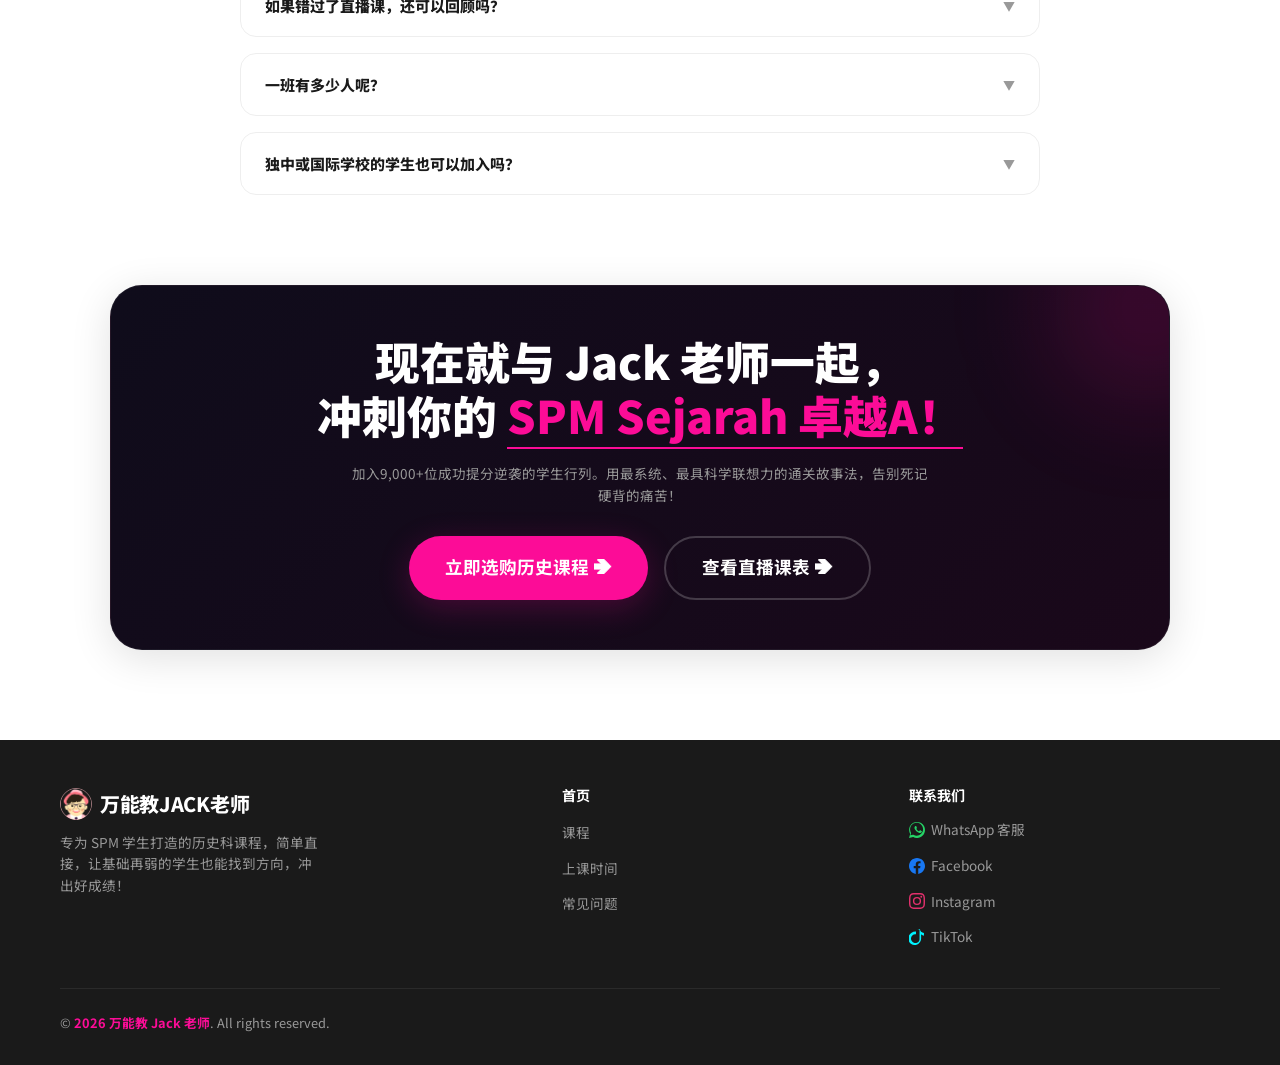
==== commit 0fcd708e: "perf: shrink oversized images and stop autoplaying the 54MB tour video First-time visitors (no brows" ====
--- a/index.html
+++ b/index.html
@@ -16,7 +16,7 @@
   <link
     href="https://fonts.googleapis.com/css2?family=Noto+Sans+SC:wght@300;400;500;700;900&family=Nunito:wght@400;600;700;800;900;1000&display=swap"
     rel="stylesheet" />
-  <link rel="stylesheet" href="css/style.css?v=1.2.0" />
+  <link rel="stylesheet" href="css/style.css?v=1.3.0" />
 
   <!-- Custom inline CSS to perfectly align new elements with style.css and index.html UI system -->
   <style>
@@ -1641,11 +1641,19 @@
         <!-- Left Side: Auto-playing Tour Video -->
         <div class="school-video-wrap fade-in">
           <div class="school-video-container">
-            <video id="schoolTourVideoAbout" class="school-video" autoplay muted loop playsinline preload="metadata">
+            <video id="schoolTourVideoAbout" class="school-video" muted loop playsinline preload="metadata">
               <source src="images/jack-seminar.mp4" type="video/mp4">
               您的浏览器不支持播放该视频。
             </video>
-            <button class="video-mute-btn" id="videoMuteBtnAbout" aria-label="静音切换">
+            <button class="video-play-overlay" id="videoPlayOverlayAbout" aria-label="播放视频" type="button">
+              <span class="play-icon-circle">
+                <svg xmlns="http://www.w3.org/2000/svg" viewBox="0 0 24 24" fill="currentColor">
+                  <path d="M8 5v14l11-7z"></path>
+                </svg>
+              </span>
+              <span>点击播放视频</span>
+            </button>
+            <button class="video-mute-btn" id="videoMuteBtnAbout" aria-label="静音切换" style="display:none;">
               <!-- Unmuted State (Sound ON) -->
               <svg id="unmuteIconAbout" xmlns="http://www.w3.org/2000/svg" viewBox="0 0 24 24" fill="none"
                 stroke="currentColor" stroke-linecap="round" stroke-linejoin="round">
@@ -1684,23 +1692,28 @@
 
   <script>
     document.addEventListener('DOMContentLoaded', () => {
-      // Mute button logic for About page school tour video
+      // Click-to-play + mute button logic for the school tour video.
+      // The 54MB video file is never fetched until the visitor taps play.
       const v = document.getElementById('schoolTourVideoAbout');
+      const playOverlay = document.getElementById('videoPlayOverlayAbout');
       const btn = document.getElementById('videoMuteBtnAbout');
       const unmuteIco = document.getElementById('unmuteIconAbout');
       const muteIco = document.getElementById('muteIconAbout');
       const txt = document.getElementById('muteBtnTextAbout');
 
-      if (v && btn) {
-        // Start muted but play immediately
-        v.muted = true;
-        v.play().catch(e => console.log('Auto-play prevented:', e));
-        
-        // Show muted state by default
+      if (v && playOverlay && btn) {
+        // Muted state by default (shown once video starts playing)
         unmuteIco.style.display = 'none';
         muteIco.style.display = 'block';
         txt.textContent = '🔇 声音: 关闭';
-        
+
+        playOverlay.addEventListener('click', () => {
+          v.muted = true;
+          v.play().catch(e => console.log('Play prevented:', e));
+          playOverlay.style.display = 'none';
+          btn.style.display = 'inline-flex';
+        });
+
         btn.addEventListener('click', () => {
           v.muted = !v.muted;
           if (v.muted) {
--- a/css/style.css
+++ b/css/style.css
@@ -5927,6 +5927,59 @@
   width: 16px;
   height: 16px;
   stroke-width: 2.2;
+}
+
+/* Click-to-play overlay: avoids downloading the video until the user asks for it */
+.video-play-overlay {
+  position: absolute;
+  inset: 0;
+  z-index: 11;
+  display: flex;
+  flex-direction: column;
+  align-items: center;
+  justify-content: center;
+  gap: 10px;
+  width: 100%;
+  height: 100%;
+  background: rgba(10, 10, 15, 0.45);
+  border: none;
+  cursor: pointer;
+  color: var(--white);
+  transition: background 0.25s ease;
+}
+
+.video-play-overlay:hover {
+  background: rgba(10, 10, 15, 0.6);
+}
+
+.video-play-overlay .play-icon-circle {
+  width: 68px;
+  height: 68px;
+  border-radius: var(--r-full);
+  background: var(--pink);
+  display: flex;
+  align-items: center;
+  justify-content: center;
+  box-shadow: 0 4px 20px rgba(252, 12, 151, 0.5);
+  transition: transform 0.25s ease;
+}
+
+.video-play-overlay:hover .play-icon-circle {
+  transform: scale(1.08);
+}
+
+.video-play-overlay .play-icon-circle svg {
+  width: 26px;
+  height: 26px;
+  margin-left: 3px;
+}
+
+.video-play-overlay span {
+  font-family: var(--font-title);
+  font-weight: 800;
+  font-size: 13px;
+  letter-spacing: 0.5px;
+  text-shadow: 0 2px 6px rgba(0, 0, 0, 0.5);
 }
 
 .school-content {
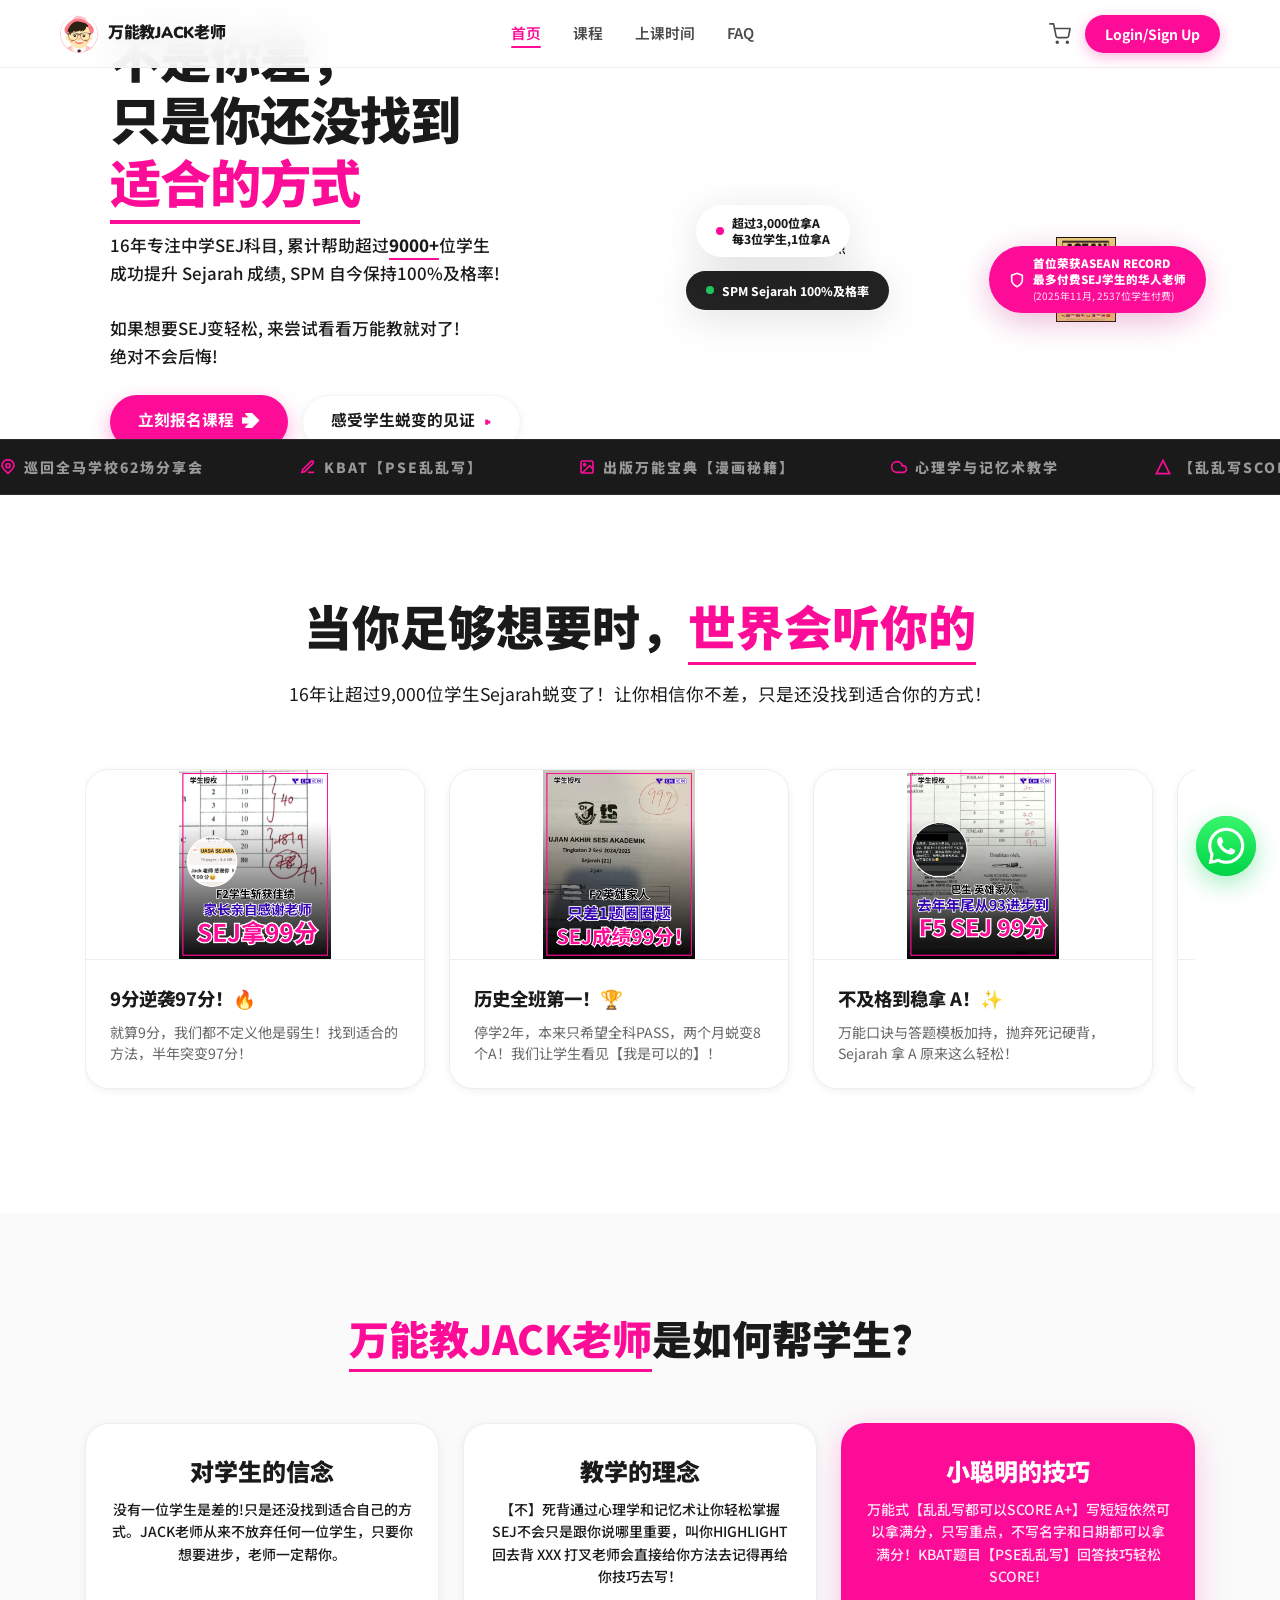
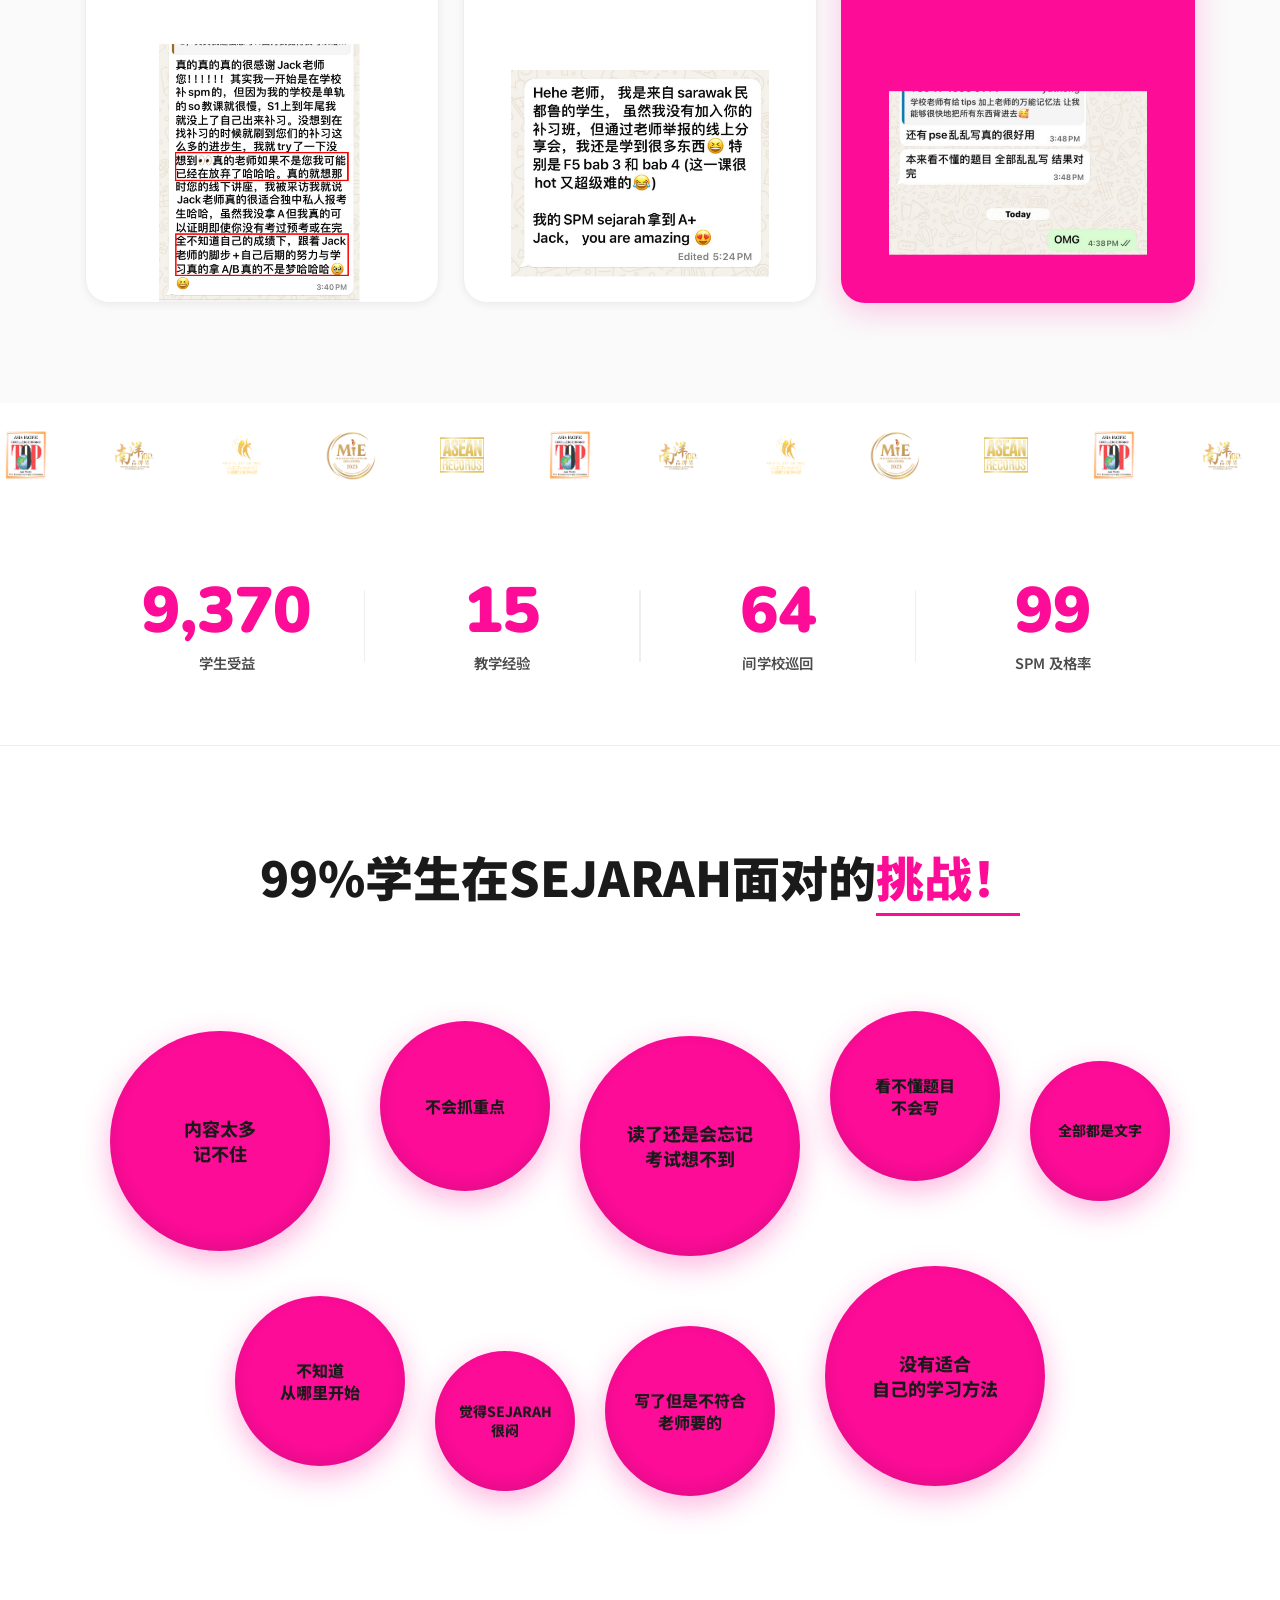
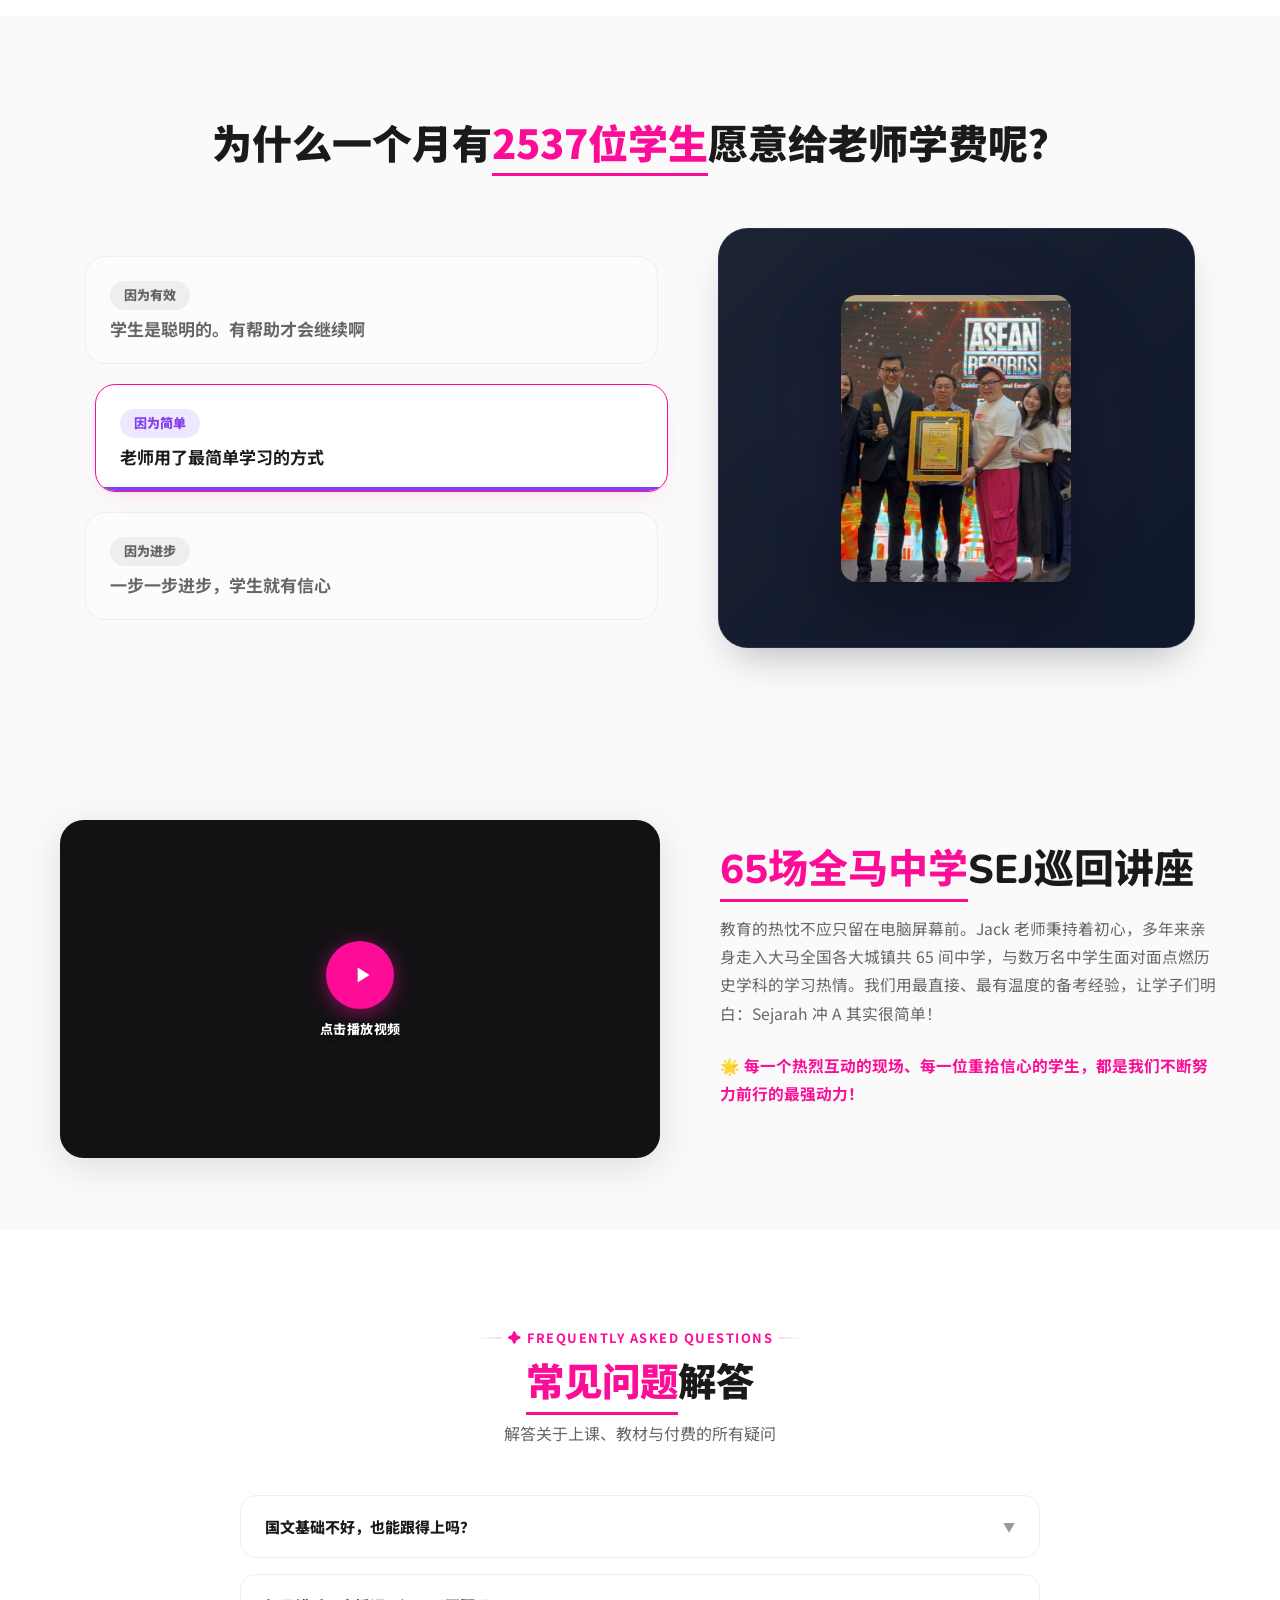
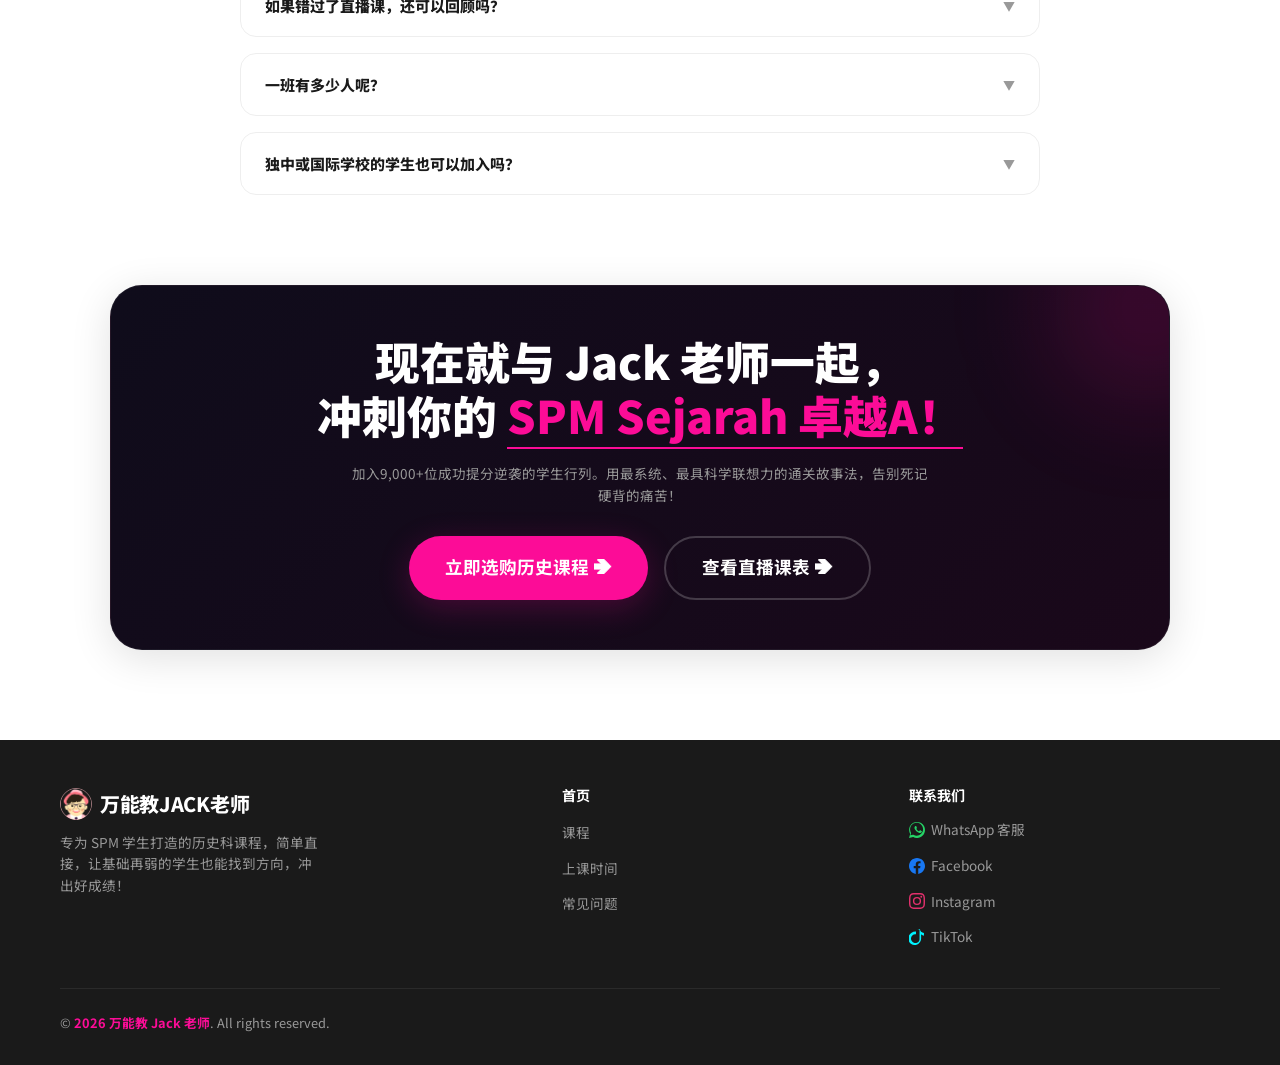
==== commit 5b6b5332: "fix: bump app.js cache-busting version so the Storage upload code actually loads The previous commit" ====
--- a/index.html
+++ b/index.html
@@ -1910,7 +1910,7 @@
   </footer>
 
   <!-- Unified JS / main database references -->
-  <script src="js/app.js?v=1.3.0"></script>
+  <script src="js/app.js?v=1.4.0"></script>
   <script src="js/main.js?v=1.3.0"></script>
 
   <script>
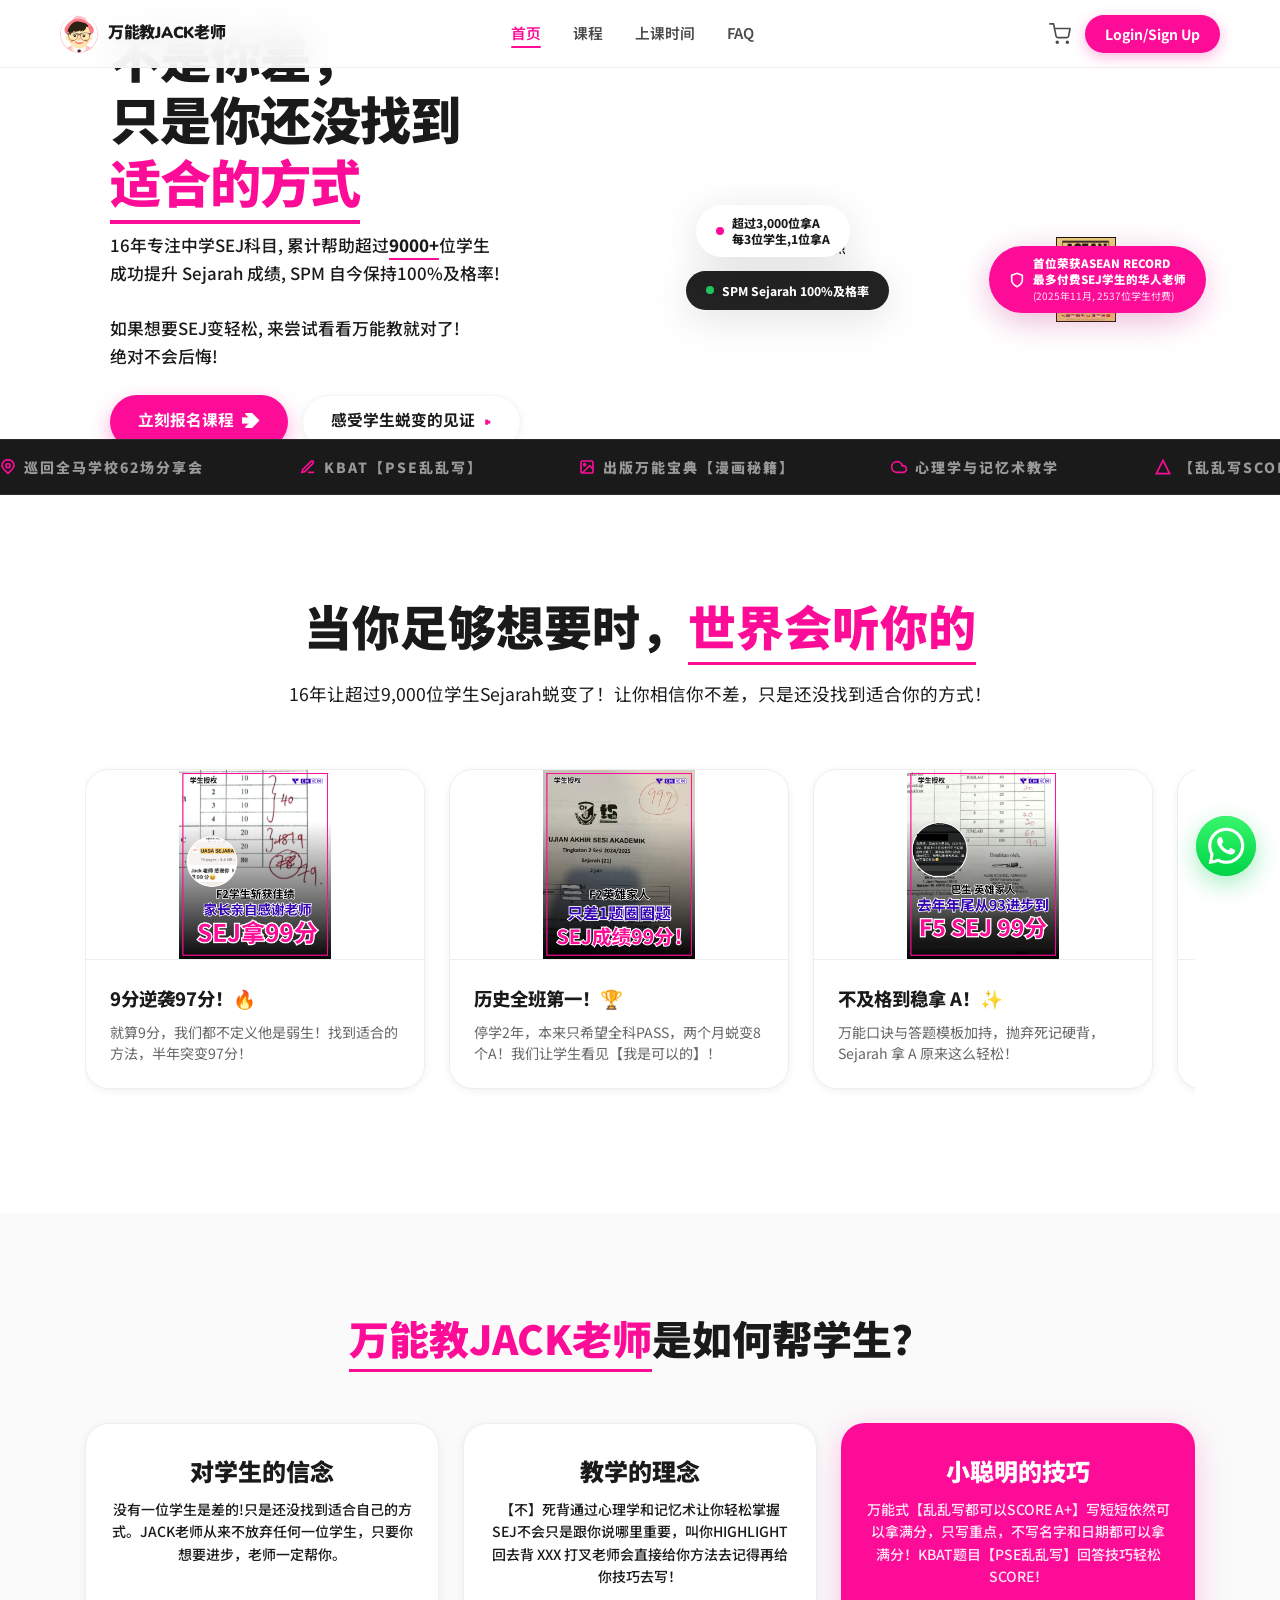
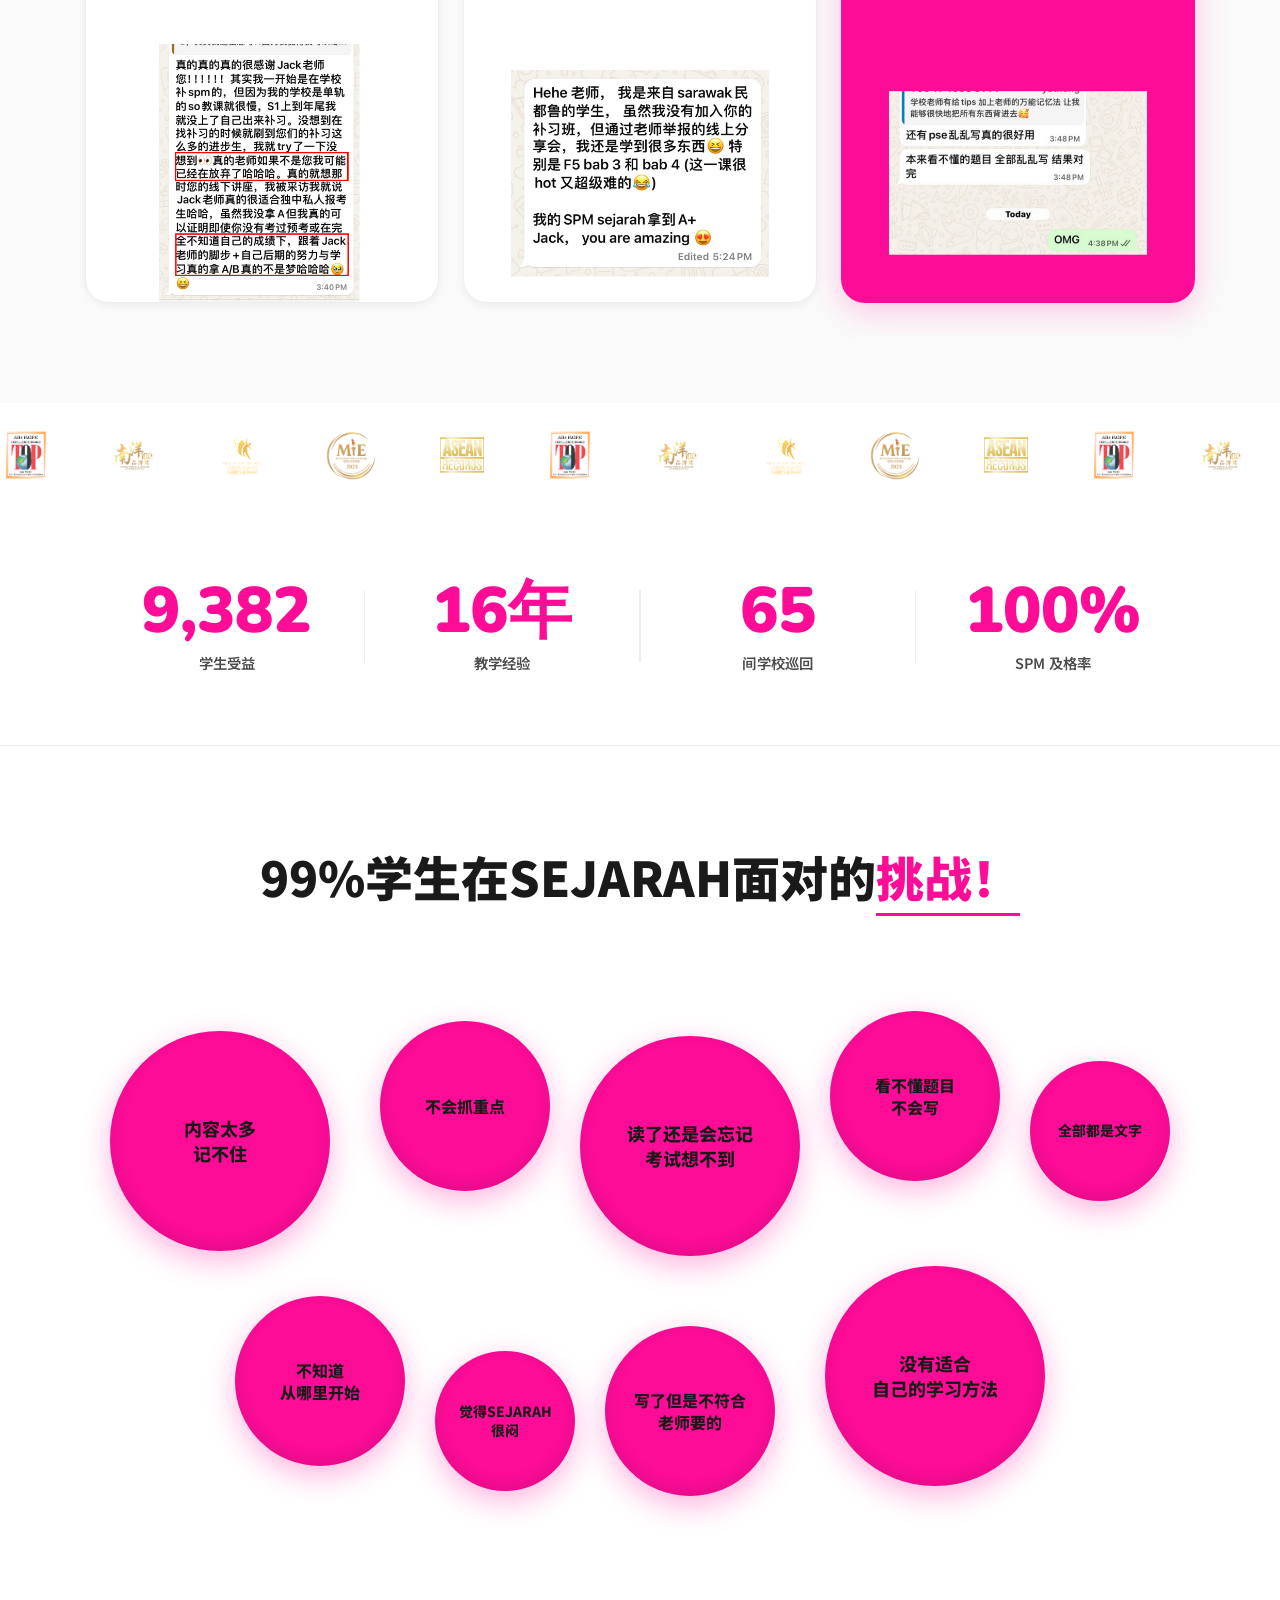
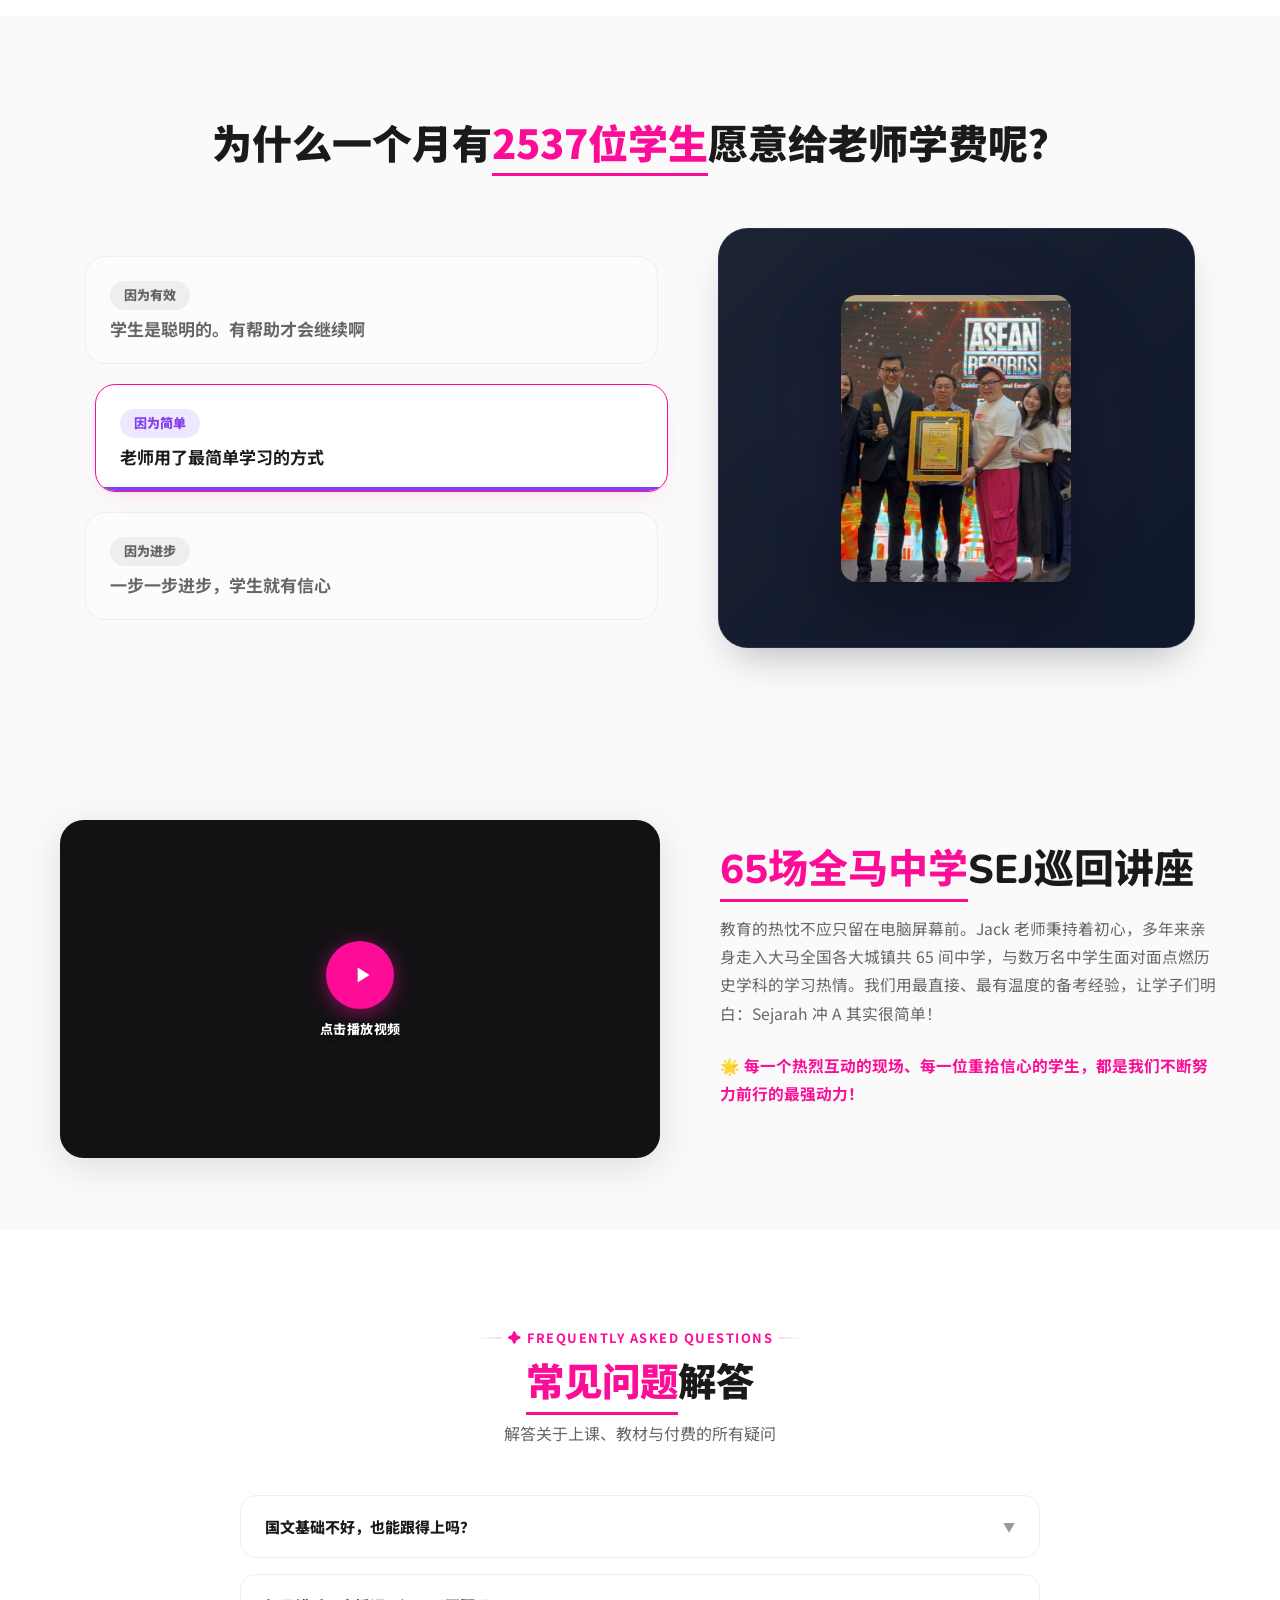
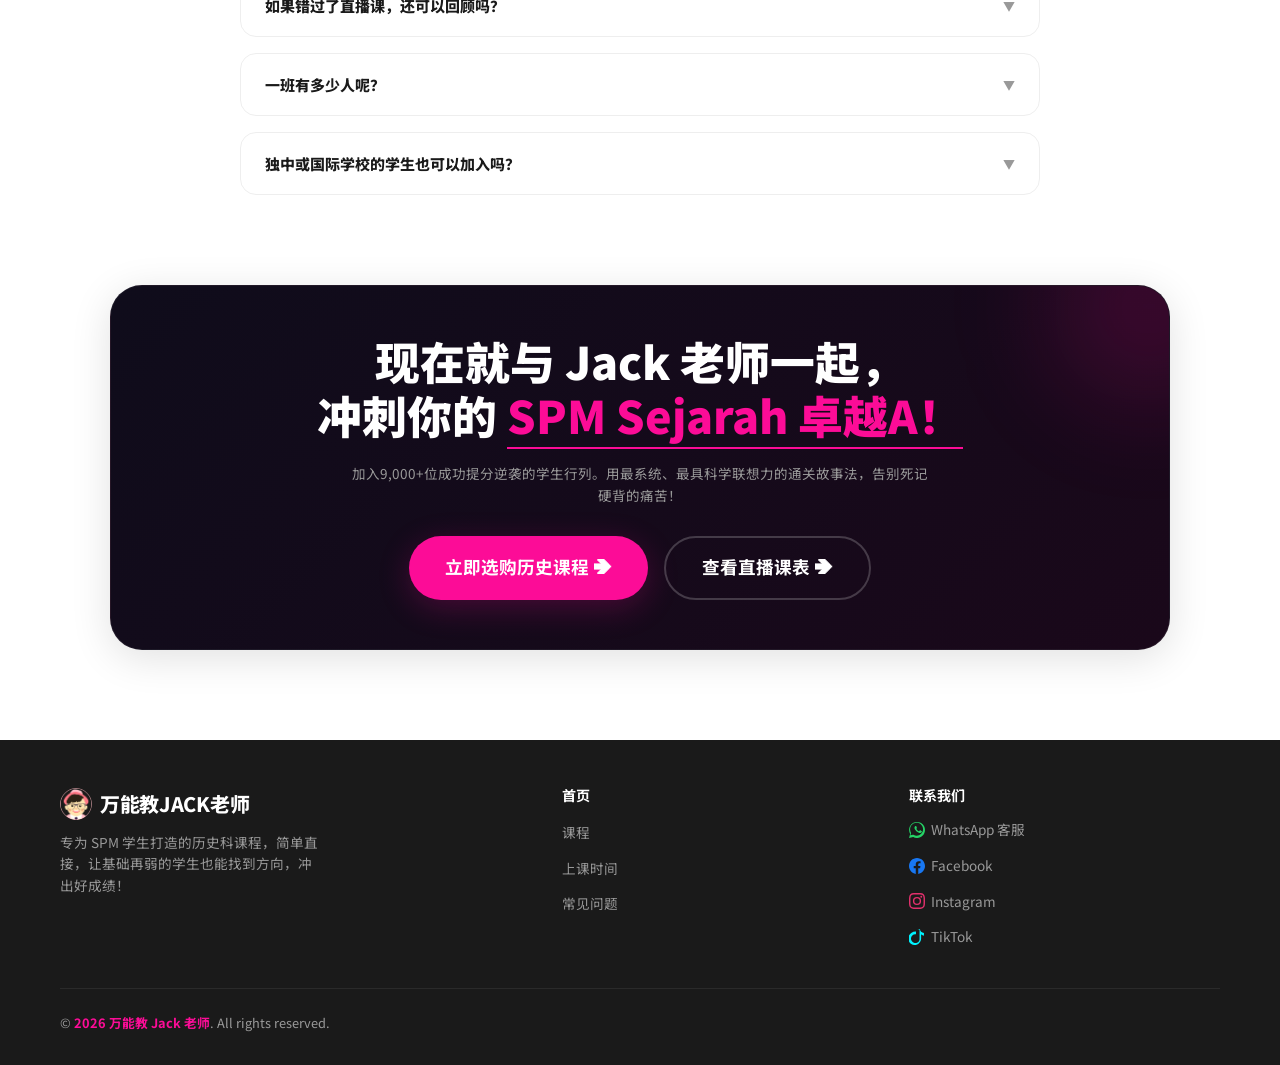
==== commit 299bc180: "fix: auto-refresh expired admin session token before it breaks uploads/saves The Supabase Auth acces" ====
--- a/index.html
+++ b/index.html
@@ -1910,7 +1910,7 @@
   </footer>
 
   <!-- Unified JS / main database references -->
-  <script src="js/app.js?v=1.4.0"></script>
+  <script src="js/app.js?v=1.5.0"></script>
   <script src="js/main.js?v=1.3.0"></script>
 
   <script>
